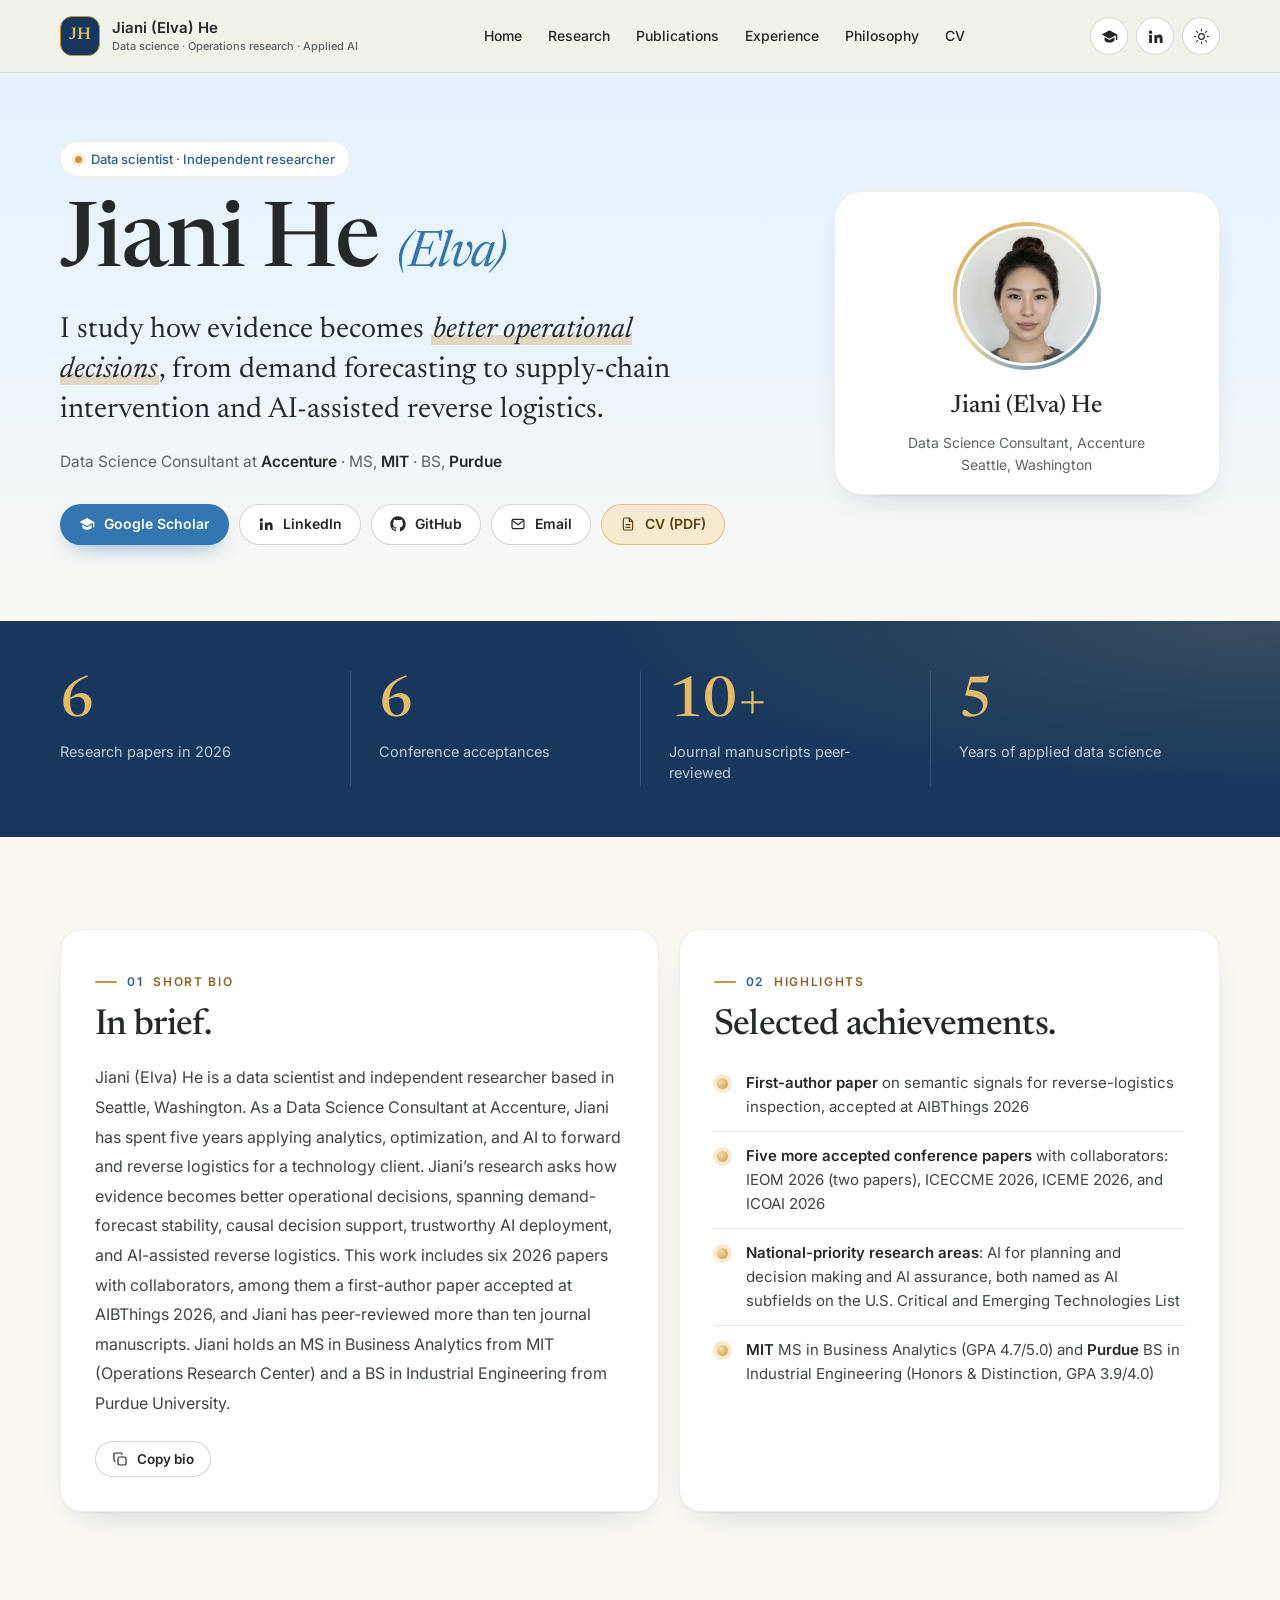
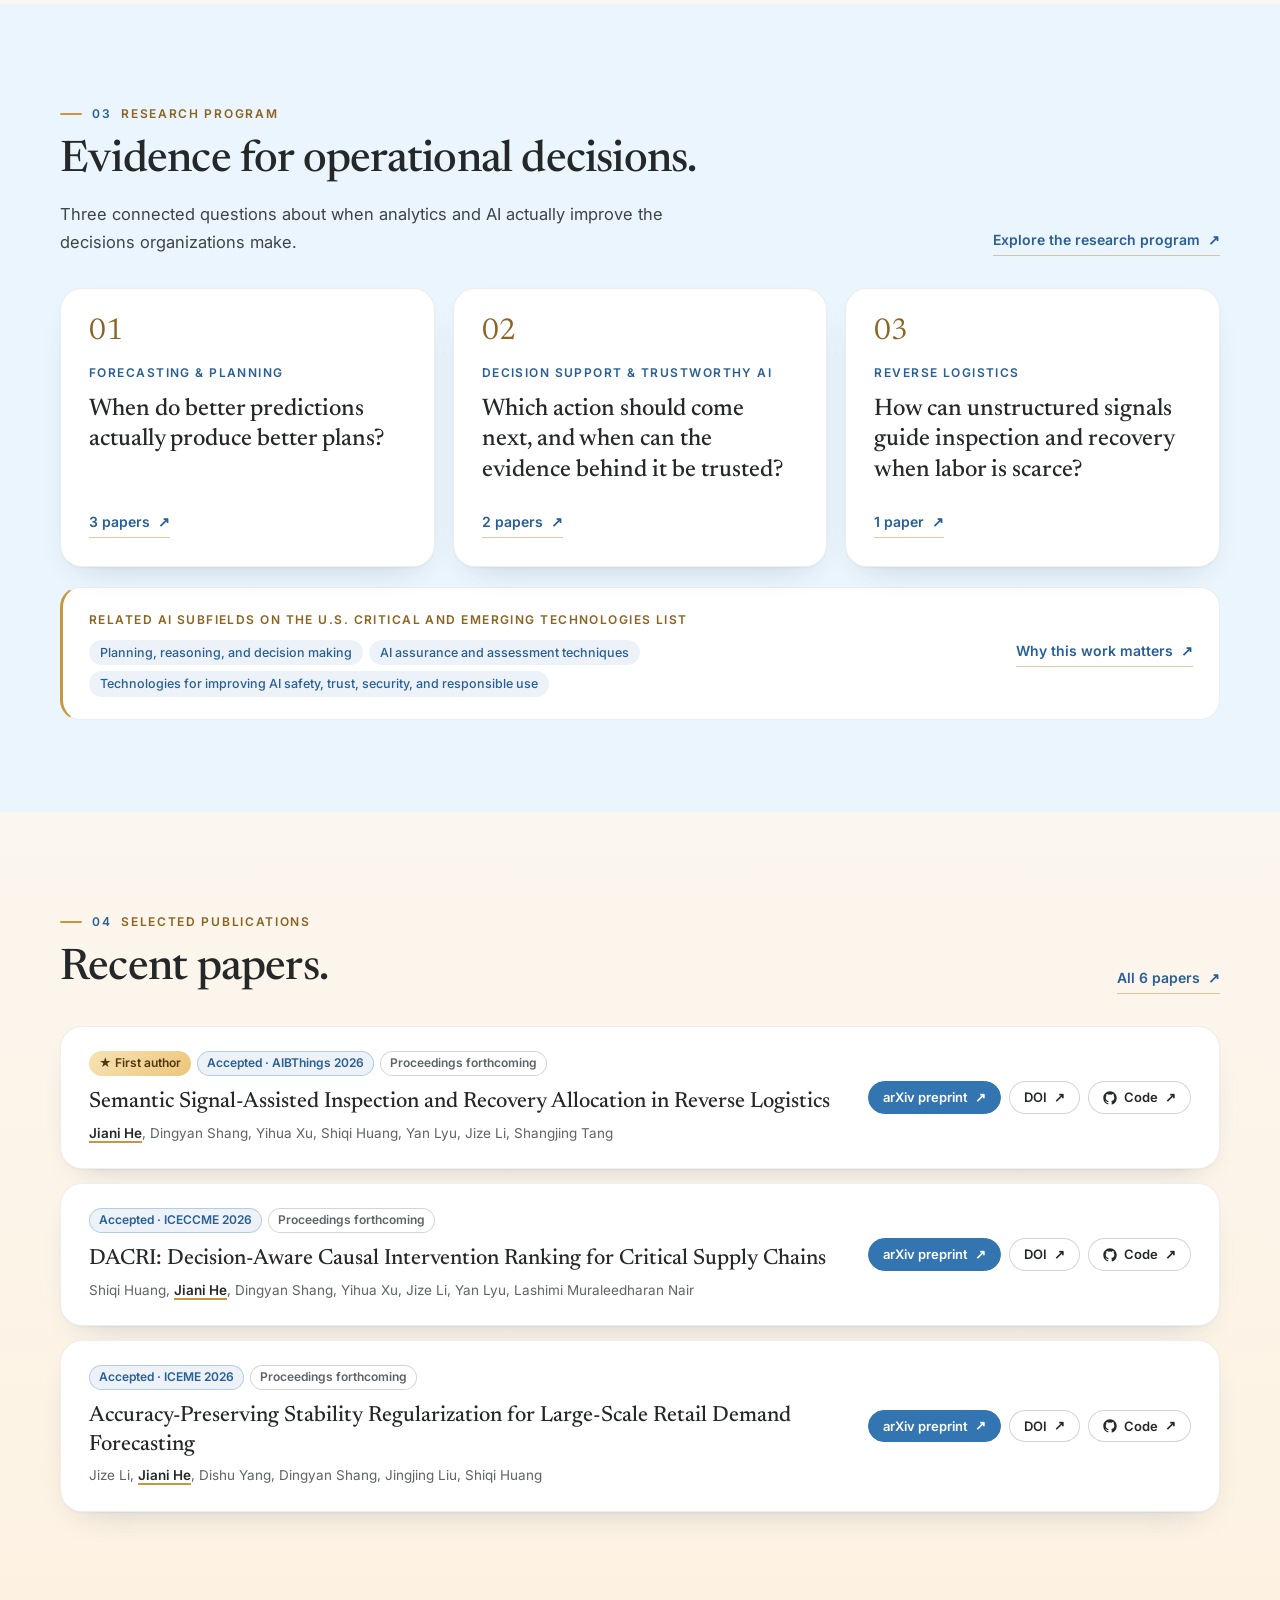
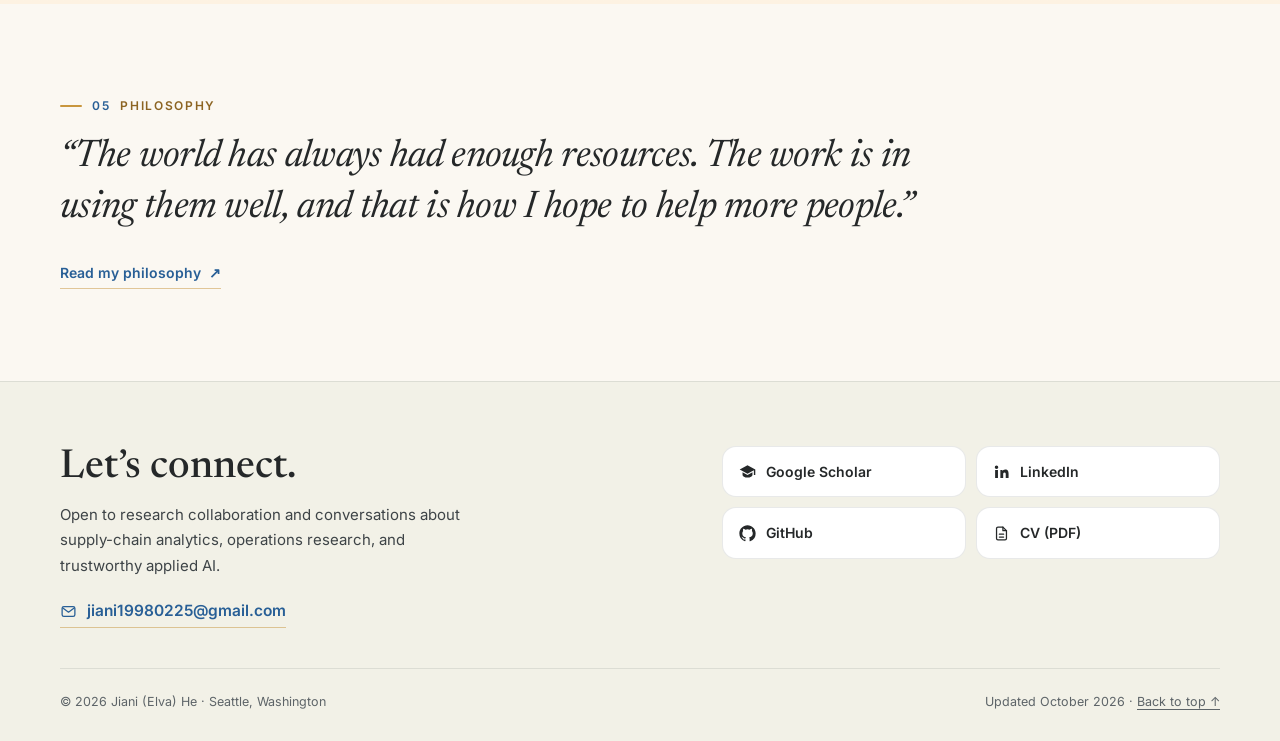
==== index.html @ db100126 "Trim the site so each fact appears once - Home: drop the profile-card fact list, two highlights the " ====
<!doctype html>
<html lang="en" class="no-js"><head><meta charset="utf-8"><meta name="viewport" content="width=device-width,initial-scale=1"><title>Jiani (Elva) He — Data Science, Research &amp; Applied AI</title><meta name="description" content="Jiani (Elva) He is a Seattle-based data scientist and independent researcher working on demand forecasting, causal decision support, and AI-assisted reverse logistics. Data Science Consultant at Accenture; MIT and Purdue alumna."><meta name="author" content="Jiani (Elva) He"><meta name="theme-color" content="#EBF5FD"><link rel="canonical" href="https://jiani19980225.github.io/"><meta property="og:type" content="profile"><meta property="og:site_name" content="Jiani (Elva) He"><meta property="og:title" content="Jiani (Elva) He — Data Science, Research &amp; Applied AI"><meta property="og:description" content="Jiani (Elva) He is a Seattle-based data scientist and independent researcher working on demand forecasting, causal decision support, and AI-assisted reverse logistics. Data Science Consultant at Accenture; MIT and Purdue alumna."><meta property="og:url" content="https://jiani19980225.github.io/"><meta property="og:image" content="https://jiani19980225.github.io/assets/og-image.png"><meta property="og:image:width" content="1200"><meta property="og:image:height" content="630"><meta name="twitter:card" content="summary_large_image"><link rel="icon" href="assets/favicon.svg" type="image/svg+xml"><link rel="apple-touch-icon" href="assets/apple-touch-icon.png"><script>document.documentElement.classList.remove('no-js');try{const t=localStorage.getItem('jiani-theme');if(t==='dark'||t==='light')document.documentElement.dataset.theme=t;}catch(_){}</script><link rel="preconnect" href="https://fonts.googleapis.com"><link rel="preconnect" href="https://fonts.gstatic.com" crossorigin><link rel="stylesheet" href="https://fonts.googleapis.com/css2?family=Inter:wght@400;500;600;700&amp;family=Newsreader:ital,opsz,wght@0,6..72,400;0,6..72,500;0,6..72,600;1,6..72,400;1,6..72,500&amp;display=swap"><link rel="stylesheet" href="assets/styles.css"><script src="assets/site.js" defer></script><script type="application/ld+json">{"@context": "https://schema.org", "@type": "Person", "name": "Jiani (Elva) He", "url": "https://jiani19980225.github.io/", "email": "mailto:jiani19980225@gmail.com", "jobTitle": "Data Science Consultant", "worksFor": {"@type": "Organization", "name": "Accenture"}, "address": {"@type": "PostalAddress", "addressLocality": "Seattle", "addressRegion": "WA"}, "sameAs": ["https://scholar.google.com/citations?user=QoV_NDIAAAAJ&hl=en", "https://www.linkedin.com/in/jianihe", "https://github.com/jiani19980225"], "image": "https://jiani19980225.github.io/assets/headshot.jpg", "knowsAbout": ["Demand forecasting", "Operations research", "Causal decision support", "Reverse logistics", "Supply-chain analytics", "Applied AI"], "alumniOf": [{"@type": "CollegeOrUniversity", "name": "Massachusetts Institute of Technology"}, {"@type": "CollegeOrUniversity", "name": "Purdue University"}]}</script></head><body><a class="skip" href="#main-content">Skip to main content</a>
<header class="site-header"><div class="wrap header-inner">
<a class="wordmark" href="index.html" aria-label="Jiani (Elva) He — home"><span class="monogram" aria-hidden="true">JH</span><span class="brand-name">Jiani (Elva) He<span class="brand-sub">Data science · Operations research · Applied AI</span></span></a>
<nav class="primary-nav" id="primary-navigation" aria-label="Primary"><a href="index.html">Home</a><a href="research.html">Research</a><a href="publications.html">Publications</a><a href="experience.html">Experience</a><a href="philosophy.html">Philosophy</a><a href="cv.html">CV</a></nav>
<div class="header-tools"><a href="https://scholar.google.com/citations?user=QoV_NDIAAAAJ&amp;hl=en" class="icon-btn" target="_blank" rel="noopener noreferrer"><svg viewBox="0 0 24 24" fill="currentColor" aria-hidden="true"><path d="M12 3 1 9l11 6 9-4.91V17h2V9L12 3Z"/><path d="M5 13.18v3.6C5 18.6 8.13 20.5 12 20.5s7-1.9 7-3.72v-3.6L12 17l-7-3.82Z"/></svg><span class="sr-only">Google Scholar</span><span class="sr-only"> (opens in a new tab)</span></a><a href="https://www.linkedin.com/in/jianihe" class="icon-btn" target="_blank" rel="noopener noreferrer"><svg viewBox="0 0 24 24" fill="currentColor" aria-hidden="true"><path d="M4.98 3.5a2.5 2.5 0 1 1 0 5 2.5 2.5 0 0 1 0-5ZM3 9.75h4V21H3V9.75Zm6.5 0h3.83v1.54h.06c.53-1 1.84-2.06 3.79-2.06 4.05 0 4.8 2.67 4.8 6.13V21h-4v-4.98c0-1.19-.02-2.72-1.66-2.72-1.66 0-1.92 1.3-1.92 2.63V21h-4V9.75Z"/></svg><span class="sr-only">LinkedIn</span><span class="sr-only"> (opens in a new tab)</span></a><button class="icon-btn theme-toggle" aria-label="Switch to dark theme" aria-pressed="false"><svg viewBox="0 0 24 24" fill="none" stroke="currentColor" stroke-width="1.6" stroke-linecap="round" aria-hidden="true"><circle cx="12" cy="12" r="4"/><path d="M12 2v2m0 16v2M2 12h2m16 0h2M4.9 4.9l1.4 1.4m11.4 11.4 1.4 1.4m0-14.2-1.4 1.4M6.3 17.7l-1.4 1.4"/></svg></button><button class="icon-btn menu-toggle" aria-expanded="false" aria-controls="primary-navigation" aria-label="Open menu"><span class="bars" aria-hidden="true"></span></button></div>
</div></header><main id="main-content" tabindex="-1"><section class="band band-hero" aria-labelledby="home-title"><div class="wrap hero"><div class="hero-copy"><p class="kicker"><span class="dot" aria-hidden="true"></span>Data scientist · Independent researcher</p><h1 id="home-title">Jiani He <span class="alt">(Elva)</span></h1><p class="hero-statement">I study how evidence becomes <em>better operational decisions</em>, from demand forecasting to supply-chain intervention and AI-assisted reverse logistics.</p><p class="hero-affil">Data Science Consultant at <strong>Accenture</strong> · MS, <strong>MIT</strong> · BS, <strong>Purdue</strong></p><div class="profile-links"><a href="https://scholar.google.com/citations?user=QoV_NDIAAAAJ&amp;hl=en" class="btn btn-primary" target="_blank" rel="noopener noreferrer"><svg viewBox="0 0 24 24" fill="currentColor" aria-hidden="true"><path d="M12 3 1 9l11 6 9-4.91V17h2V9L12 3Z"/><path d="M5 13.18v3.6C5 18.6 8.13 20.5 12 20.5s7-1.9 7-3.72v-3.6L12 17l-7-3.82Z"/></svg>Google Scholar<span class="sr-only"> (opens in a new tab)</span></a><a href="https://www.linkedin.com/in/jianihe" class="btn btn-soft" target="_blank" rel="noopener noreferrer"><svg viewBox="0 0 24 24" fill="currentColor" aria-hidden="true"><path d="M4.98 3.5a2.5 2.5 0 1 1 0 5 2.5 2.5 0 0 1 0-5ZM3 9.75h4V21H3V9.75Zm6.5 0h3.83v1.54h.06c.53-1 1.84-2.06 3.79-2.06 4.05 0 4.8 2.67 4.8 6.13V21h-4v-4.98c0-1.19-.02-2.72-1.66-2.72-1.66 0-1.92 1.3-1.92 2.63V21h-4V9.75Z"/></svg>LinkedIn<span class="sr-only"> (opens in a new tab)</span></a><a href="https://github.com/jiani19980225" class="btn btn-soft" target="_blank" rel="noopener noreferrer"><svg viewBox="0 0 24 24" fill="currentColor" aria-hidden="true"><path d="M12 .5C5.65.5.5 5.65.5 12a11.5 11.5 0 0 0 7.86 10.92c.58.1.79-.25.79-.56v-2c-3.2.7-3.87-1.37-3.87-1.37-.53-1.33-1.28-1.69-1.28-1.69-1.05-.72.08-.7.08-.7 1.16.08 1.77 1.19 1.77 1.19 1.03 1.77 2.7 1.26 3.36.96.1-.75.4-1.26.73-1.55-2.55-.29-5.24-1.28-5.24-5.68 0-1.26.45-2.28 1.19-3.09-.12-.29-.52-1.46.11-3.05 0 0 .97-.31 3.17 1.18a11 11 0 0 1 5.77 0c2.2-1.49 3.17-1.18 3.17-1.18.63 1.59.23 2.76.11 3.05.74.81 1.19 1.83 1.19 3.09 0 4.41-2.69 5.39-5.25 5.67.41.36.78 1.06.78 2.14v3.17c0 .31.21.67.8.56A11.5 11.5 0 0 0 23.5 12C23.5 5.65 18.35.5 12 .5Z"/></svg>GitHub<span class="sr-only"> (opens in a new tab)</span></a><a class="btn btn-soft" href="mailto:jiani19980225@gmail.com"><svg viewBox="0 0 24 24" fill="none" stroke="currentColor" stroke-width="1.8" stroke-linecap="round" stroke-linejoin="round" aria-hidden="true"><rect x="3" y="5" width="18" height="14" rx="2.5"/><path d="m4 7 8 6 8-6"/></svg>Email</a><a class="btn btn-gold" href="assets/Jiani_He_CV.pdf" download><svg viewBox="0 0 24 24" fill="none" stroke="currentColor" stroke-width="1.8" stroke-linecap="round" stroke-linejoin="round" aria-hidden="true"><path d="M14 3H7a2 2 0 0 0-2 2v14a2 2 0 0 0 2 2h10a2 2 0 0 0 2-2V8l-5-5Z"/><path d="M14 3v5h5M9 13h6M9 17h6"/></svg>CV (PDF)</a></div></div><aside class="profile-card" aria-label="Profile summary"><div class="avatar"><div class="avatar-inner"><img src="assets/headshot.jpg" width="148" height="148" alt="Portrait of Jiani (Elva) He"></div></div><p class="profile-name">Jiani (Elva) He</p><p class="profile-role">Data Science Consultant, Accenture<br>Seattle, Washington</p></aside></div></section>
<section class="band band-navy band-stats" aria-label="Achievements at a glance"><div class="wrap stats"><div class="stat"><span class="stat-value">6</span><span class="stat-label">Research papers in 2026</span></div><div class="stat"><span class="stat-value">6</span><span class="stat-label">Conference acceptances</span></div><div class="stat"><span class="stat-value">10+</span><span class="stat-label">Journal manuscripts peer-reviewed</span></div><div class="stat"><span class="stat-value">5</span><span class="stat-label">Years of applied data science</span></div></div></section>
<section class="band" id="about" aria-label="About"><div class="wrap brief"><div class="card bio-card"><p class="eyebrow"><span class=num>01</span>Short bio</p><h2>In brief.</h2><p id="bio-text" class="bio">Jiani (Elva) He is a data scientist and independent researcher based in Seattle, Washington. As a Data Science Consultant at Accenture, Jiani has spent five years applying analytics, optimization, and AI to forward and reverse logistics for a technology client. Jiani’s research asks how evidence becomes better operational decisions, spanning demand-forecast stability, causal decision support, trustworthy AI deployment, and AI-assisted reverse logistics. This work includes six 2026 papers with collaborators, among them a first-author paper accepted at AIBThings 2026, and Jiani has peer-reviewed more than ten journal manuscripts. Jiani holds an MS in Business Analytics from MIT (Operations Research Center) and a BS in Industrial Engineering from Purdue University.</p><div class="bio-actions"><button class="btn btn-soft copy-bio" data-copy="#bio-text"><svg viewBox="0 0 24 24" fill="none" stroke="currentColor" stroke-width="1.8" stroke-linecap="round" stroke-linejoin="round" aria-hidden="true"><rect x="9" y="9" width="12" height="12" rx="2.5"/><path d="M5 15H4.5A1.5 1.5 0 0 1 3 13.5v-9A1.5 1.5 0 0 1 4.5 3h9A1.5 1.5 0 0 1 15 4.5V5"/></svg>Copy bio</button><p class="copy-status bio-status" role="status"></p></div></div><div class="card highlight-card"><p class="eyebrow"><span class=num>02</span>Highlights</p><h2>Selected achievements.</h2><ul class="highlights"><li><strong>First-author paper</strong> on semantic signals for reverse-logistics inspection, accepted at AIBThings 2026</li><li><strong>Five more accepted conference papers</strong> with collaborators: IEOM 2026 (two papers), ICECCME 2026, ICEME 2026, and ICOAI 2026</li><li><strong>National-priority research areas</strong>: AI for planning and decision making and AI assurance, both named as AI subfields on the U.S. Critical and Emerging Technologies List</li><li><strong>MIT</strong> MS in Business Analytics (GPA 4.7/5.0) and <strong>Purdue</strong> BS in Industrial Engineering (Honors &amp; Distinction, GPA 3.9/4.0)</li></ul></div></div></section>
<section class="band band-sky" aria-labelledby="focus-title"><div class="wrap"><div class="section-head"><div><p class="eyebrow"><span class=num>03</span>Research program</p><h2 id="focus-title">Evidence for operational decisions.</h2><p class="section-lead">Three connected questions about when analytics and AI actually improve the decisions organizations make.</p></div><a class="link-arrow" href="research.html">Explore the research program <span class="arrow" aria-hidden="true">↗</span></a></div><div class="streams"><article class="card stream"><span class="stream-num">01</span><p class="stream-label">Forecasting &amp; planning</p><h3>When do better predictions actually produce better plans?</h3><a class="link-arrow" href="research.html#forecast">3 papers <span class="arrow" aria-hidden="true">↗</span></a></article><article class="card stream"><span class="stream-num">02</span><p class="stream-label">Decision support &amp; trustworthy AI</p><h3>Which action should come next, and when can the evidence behind it be trusted?</h3><a class="link-arrow" href="research.html#decide">2 papers <span class="arrow" aria-hidden="true">↗</span></a></article><article class="card stream"><span class="stream-num">03</span><p class="stream-label">Reverse logistics</p><h3>How can unstructured signals guide inspection and recovery when labor is scarce?</h3><a class="link-arrow" href="research.html#recover">1 paper <span class="arrow" aria-hidden="true">↗</span></a></article></div><div class="cet-strip"><div><p class="cet-strip-label">Related AI subfields on the U.S. Critical and Emerging Technologies List</p><div class="chips"><span class="chip">Planning, reasoning, and decision making</span><span class="chip">AI assurance and assessment techniques</span><span class="chip">Technologies for improving AI safety, trust, security, and responsible use</span></div></div><a class="link-arrow" href="research.html#why">Why this work matters <span class="arrow" aria-hidden="true">↗</span></a></div></div></section>
<section class="band band-champagne" aria-labelledby="selected-title"><div class="wrap"><div class="section-head"><div><p class="eyebrow"><span class=num>04</span>Selected publications</p><h2 id="selected-title">Recent papers.</h2></div><a class="link-arrow" href="publications.html">All 6 papers <span class="arrow" aria-hidden="true">↗</span></a></div><div class="pub-list"><article class="card pub-row"><div><div class="badges"><span class="badge badge-first">★ First author</span><span class="badge badge-accepted">Accepted · AIBThings 2026</span><span class="badge badge-note">Proceedings forthcoming</span></div><h3><a href="publications.html#ssads">Semantic Signal-Assisted Inspection and Recovery Allocation in Reverse Logistics</a></h3><p class="authors"><strong class="me">Jiani He</strong>, Dingyan Shang, Yihua Xu, Shiqi Huang, Yan Lyu, Jize Li, Shangjing Tang</p></div><div class="pub-links"><a href="https://arxiv.org/abs/2609.02116" class="primary" target="_blank" rel="noopener noreferrer">arXiv preprint <span class="arrow" aria-hidden="true">↗</span><span class="sr-only"> (opens in a new tab)</span></a><a href="https://doi.org/10.48550/arXiv.2609.02116" class="" target="_blank" rel="noopener noreferrer">DOI <span class="arrow" aria-hidden="true">↗</span><span class="sr-only"> (opens in a new tab)</span></a><a href="https://github.com/jiani19980225/ssads-reverse-logistics" class="" target="_blank" rel="noopener noreferrer"><svg viewBox="0 0 24 24" fill="currentColor" aria-hidden="true"><path d="M12 .5C5.65.5.5 5.65.5 12a11.5 11.5 0 0 0 7.86 10.92c.58.1.79-.25.79-.56v-2c-3.2.7-3.87-1.37-3.87-1.37-.53-1.33-1.28-1.69-1.28-1.69-1.05-.72.08-.7.08-.7 1.16.08 1.77 1.19 1.77 1.19 1.03 1.77 2.7 1.26 3.36.96.1-.75.4-1.26.73-1.55-2.55-.29-5.24-1.28-5.24-5.68 0-1.26.45-2.28 1.19-3.09-.12-.29-.52-1.46.11-3.05 0 0 .97-.31 3.17 1.18a11 11 0 0 1 5.77 0c2.2-1.49 3.17-1.18 3.17-1.18.63 1.59.23 2.76.11 3.05.74.81 1.19 1.83 1.19 3.09 0 4.41-2.69 5.39-5.25 5.67.41.36.78 1.06.78 2.14v3.17c0 .31.21.67.8.56A11.5 11.5 0 0 0 23.5 12C23.5 5.65 18.35.5 12 .5Z"/></svg>Code <span class="arrow" aria-hidden="true">↗</span><span class="sr-only"> (opens in a new tab)</span></a></div></article><article class="card pub-row"><div><div class="badges"><span class="badge badge-accepted">Accepted · ICECCME 2026</span><span class="badge badge-note">Proceedings forthcoming</span></div><h3><a href="publications.html#dacri">DACRI: Decision-Aware Causal Intervention Ranking for Critical Supply Chains</a></h3><p class="authors">Shiqi Huang, <strong class="me">Jiani He</strong>, Dingyan Shang, Yihua Xu, Jize Li, Yan Lyu, Lashimi Muraleedharan Nair</p></div><div class="pub-links"><a href="https://arxiv.org/abs/2608.11154" class="primary" target="_blank" rel="noopener noreferrer">arXiv preprint <span class="arrow" aria-hidden="true">↗</span><span class="sr-only"> (opens in a new tab)</span></a><a href="https://doi.org/10.48550/arXiv.2608.11154" class="" target="_blank" rel="noopener noreferrer">DOI <span class="arrow" aria-hidden="true">↗</span><span class="sr-only"> (opens in a new tab)</span></a><a href="https://github.com/jiani19980225/dacri-criticalscm-bench" class="" target="_blank" rel="noopener noreferrer"><svg viewBox="0 0 24 24" fill="currentColor" aria-hidden="true"><path d="M12 .5C5.65.5.5 5.65.5 12a11.5 11.5 0 0 0 7.86 10.92c.58.1.79-.25.79-.56v-2c-3.2.7-3.87-1.37-3.87-1.37-.53-1.33-1.28-1.69-1.28-1.69-1.05-.72.08-.7.08-.7 1.16.08 1.77 1.19 1.77 1.19 1.03 1.77 2.7 1.26 3.36.96.1-.75.4-1.26.73-1.55-2.55-.29-5.24-1.28-5.24-5.68 0-1.26.45-2.28 1.19-3.09-.12-.29-.52-1.46.11-3.05 0 0 .97-.31 3.17 1.18a11 11 0 0 1 5.77 0c2.2-1.49 3.17-1.18 3.17-1.18.63 1.59.23 2.76.11 3.05.74.81 1.19 1.83 1.19 3.09 0 4.41-2.69 5.39-5.25 5.67.41.36.78 1.06.78 2.14v3.17c0 .31.21.67.8.56A11.5 11.5 0 0 0 23.5 12C23.5 5.65 18.35.5 12 .5Z"/></svg>Code <span class="arrow" aria-hidden="true">↗</span><span class="sr-only"> (opens in a new tab)</span></a></div></article><article class="card pub-row"><div><div class="badges"><span class="badge badge-accepted">Accepted · ICEME 2026</span><span class="badge badge-note">Proceedings forthcoming</span></div><h3><a href="publications.html#forecasting">Accuracy-Preserving Stability Regularization for Large-Scale Retail Demand Forecasting</a></h3><p class="authors">Jize Li, <strong class="me">Jiani He</strong>, Dishu Yang, Dingyan Shang, Jingjing Liu, Shiqi Huang</p></div><div class="pub-links"><a href="https://arxiv.org/abs/2607.13331" class="primary" target="_blank" rel="noopener noreferrer">arXiv preprint <span class="arrow" aria-hidden="true">↗</span><span class="sr-only"> (opens in a new tab)</span></a><a href="https://doi.org/10.48550/arXiv.2607.13331" class="" target="_blank" rel="noopener noreferrer">DOI <span class="arrow" aria-hidden="true">↗</span><span class="sr-only"> (opens in a new tab)</span></a><a href="https://github.com/jizeli-hub/accuracy-preserving-stability-forecasting" class="" target="_blank" rel="noopener noreferrer"><svg viewBox="0 0 24 24" fill="currentColor" aria-hidden="true"><path d="M12 .5C5.65.5.5 5.65.5 12a11.5 11.5 0 0 0 7.86 10.92c.58.1.79-.25.79-.56v-2c-3.2.7-3.87-1.37-3.87-1.37-.53-1.33-1.28-1.69-1.28-1.69-1.05-.72.08-.7.08-.7 1.16.08 1.77 1.19 1.77 1.19 1.03 1.77 2.7 1.26 3.36.96.1-.75.4-1.26.73-1.55-2.55-.29-5.24-1.28-5.24-5.68 0-1.26.45-2.28 1.19-3.09-.12-.29-.52-1.46.11-3.05 0 0 .97-.31 3.17 1.18a11 11 0 0 1 5.77 0c2.2-1.49 3.17-1.18 3.17-1.18.63 1.59.23 2.76.11 3.05.74.81 1.19 1.83 1.19 3.09 0 4.41-2.69 5.39-5.25 5.67.41.36.78 1.06.78 2.14v3.17c0 .31.21.67.8.56A11.5 11.5 0 0 0 23.5 12C23.5 5.65 18.35.5 12 .5Z"/></svg>Code <span class="arrow" aria-hidden="true">↗</span><span class="sr-only"> (opens in a new tab)</span></a></div></article></div></div></section>
<section class="band" aria-labelledby="believe-title"><div class="wrap believe"><p class="eyebrow"><span class=num>05</span>Philosophy</p><h2 id="believe-title" class="believe-quote">“The world has always had enough resources. The work is in using them well, and that is how I hope to help more people.”</h2><a class="link-arrow" href="philosophy.html">Read my philosophy <span class="arrow" aria-hidden="true">↗</span></a></div></section></main><footer class="site-footer" id="contact"><div class="wrap"><div class="footer-card"><div><p class="footer-title">Let’s connect.</p><p class="footer-description">Open to research collaboration and conversations about supply-chain analytics, operations research, and trustworthy applied AI.</p><a class="footer-email" href="mailto:jiani19980225@gmail.com"><svg viewBox="0 0 24 24" fill="none" stroke="currentColor" stroke-width="1.8" stroke-linecap="round" stroke-linejoin="round" aria-hidden="true"><rect x="3" y="5" width="18" height="14" rx="2.5"/><path d="m4 7 8 6 8-6"/></svg>jiani19980225@gmail.com</a></div><nav class="footer-links" aria-label="Profiles"><a href="https://scholar.google.com/citations?user=QoV_NDIAAAAJ&amp;hl=en" class="" target="_blank" rel="noopener noreferrer"><svg viewBox="0 0 24 24" fill="currentColor" aria-hidden="true"><path d="M12 3 1 9l11 6 9-4.91V17h2V9L12 3Z"/><path d="M5 13.18v3.6C5 18.6 8.13 20.5 12 20.5s7-1.9 7-3.72v-3.6L12 17l-7-3.82Z"/></svg>Google Scholar<span class="sr-only"> (opens in a new tab)</span></a><a href="https://www.linkedin.com/in/jianihe" class="" target="_blank" rel="noopener noreferrer"><svg viewBox="0 0 24 24" fill="currentColor" aria-hidden="true"><path d="M4.98 3.5a2.5 2.5 0 1 1 0 5 2.5 2.5 0 0 1 0-5ZM3 9.75h4V21H3V9.75Zm6.5 0h3.83v1.54h.06c.53-1 1.84-2.06 3.79-2.06 4.05 0 4.8 2.67 4.8 6.13V21h-4v-4.98c0-1.19-.02-2.72-1.66-2.72-1.66 0-1.92 1.3-1.92 2.63V21h-4V9.75Z"/></svg>LinkedIn<span class="sr-only"> (opens in a new tab)</span></a><a href="https://github.com/jiani19980225" class="" target="_blank" rel="noopener noreferrer"><svg viewBox="0 0 24 24" fill="currentColor" aria-hidden="true"><path d="M12 .5C5.65.5.5 5.65.5 12a11.5 11.5 0 0 0 7.86 10.92c.58.1.79-.25.79-.56v-2c-3.2.7-3.87-1.37-3.87-1.37-.53-1.33-1.28-1.69-1.28-1.69-1.05-.72.08-.7.08-.7 1.16.08 1.77 1.19 1.77 1.19 1.03 1.77 2.7 1.26 3.36.96.1-.75.4-1.26.73-1.55-2.55-.29-5.24-1.28-5.24-5.68 0-1.26.45-2.28 1.19-3.09-.12-.29-.52-1.46.11-3.05 0 0 .97-.31 3.17 1.18a11 11 0 0 1 5.77 0c2.2-1.49 3.17-1.18 3.17-1.18.63 1.59.23 2.76.11 3.05.74.81 1.19 1.83 1.19 3.09 0 4.41-2.69 5.39-5.25 5.67.41.36.78 1.06.78 2.14v3.17c0 .31.21.67.8.56A11.5 11.5 0 0 0 23.5 12C23.5 5.65 18.35.5 12 .5Z"/></svg>GitHub<span class="sr-only"> (opens in a new tab)</span></a><a href="assets/Jiani_He_CV.pdf" download><svg viewBox="0 0 24 24" fill="none" stroke="currentColor" stroke-width="1.8" stroke-linecap="round" stroke-linejoin="round" aria-hidden="true"><path d="M14 3H7a2 2 0 0 0-2 2v14a2 2 0 0 0 2 2h10a2 2 0 0 0 2-2V8l-5-5Z"/><path d="M14 3v5h5M9 13h6M9 17h6"/></svg>CV (PDF)</a></nav></div><div class="footer-bottom"><span>© 2026 Jiani (Elva) He · Seattle, Washington</span><span>Updated October 2026 · <a href="#main-content">Back to top ↑</a></span></div></div></footer></body></html>
---- assets/styles.css ----
/* Palette: sky blue and champagne cream, steel-blue actions, charcoal text,
   with a deep steel-navy and champagne gold for the blue-and-gold accents. */
:root{
  --paper:#FBF8F2;--surface:#FFFFFF;
  --sky:#EBF5FD;--sky-2:#E5F2FD;
  --cream:#FBF6EE;--champagne:#FDF2E2;--cream-nav:#F2F1E7;
  --navy:#17375C;--on-navy:#F4F1EA;--on-navy-muted:#BFCCDB;--gold-on-navy:#E4BB68;
  --steel-btn:#3375B1;--steel-btn-hover:#2A6399;
  --steel:#3375B1;--steel-ink:#285F96;--steel-wash:rgba(51,117,177,.09);--steel-line:rgba(51,117,177,.3);
  --gold:#C8963E;--gold-ink:#8C6422;--gold-wash:#F8EAD0;--gold-line:rgba(200,150,62,.5);--gold-btn-ink:#5E4214;
  --nav:rgba(242,241,231,.88);--nav-solid:#F2F1E7;
  --ink:#252829;--body:#3E4447;--muted:#5D6468;
  --line:rgba(37,40,41,.1);--line-strong:rgba(37,40,41,.2);
  --card:#FFFFFF;--card-edge:rgba(37,40,41,.08);
  --shadow:0 1px 2px rgba(37,40,41,.04),0 14px 34px -22px rgba(23,55,92,.32);
  --radius:22px;
  --serif:'Newsreader',Georgia,'Times New Roman',serif;
  --sans:'Inter',system-ui,-apple-system,'Segoe UI',Roboto,Arial,sans-serif;
  color-scheme:light;
}
:root[data-theme=dark]{
  --paper:#11161D;--surface:#18202A;
  --sky:#131D29;--sky-2:#14243A;
  --cream:#16181B;--champagne:#1D1A15;--cream-nav:#141A22;
  --navy:#0E223B;
  --steel:#7DB3E6;--steel-ink:#9CC7EE;--steel-wash:rgba(125,179,230,.12);--steel-line:rgba(125,179,230,.35);
  --gold:#D9AD5E;--gold-ink:#E3BE78;--gold-wash:rgba(217,173,94,.16);--gold-line:rgba(217,173,94,.45);--gold-btn-ink:#F0D39A;
  --nav:rgba(17,22,29,.88);--nav-solid:#141A22;
  --ink:#F3F1EC;--body:#C9CED2;--muted:#A0A7AD;
  --line:rgba(255,255,255,.09);--line-strong:rgba(255,255,255,.18);
  --card:#18202A;--card-edge:rgba(255,255,255,.07);
  --shadow:0 18px 40px -26px rgba(0,0,0,.7);
  color-scheme:dark;
}

/* ---------- base ---------- */
*{box-sizing:border-box}
html{scroll-behavior:smooth;scroll-padding-top:96px}
body{margin:0;background:var(--paper);color:var(--body);font:16px/1.7 var(--sans);-webkit-font-smoothing:antialiased;text-rendering:optimizeLegibility}
a{color:inherit;text-decoration:none}
button{font:inherit;cursor:pointer}
img,svg{display:block;max-width:100%}
h1,h2,h3,p,ul,ol,dl,dd,figure{margin:0}
h1,h2,h3{color:var(--ink)}
h1,h2{font-family:var(--serif);font-weight:500;letter-spacing:-.018em;text-wrap:balance}
h1{font-size:clamp(44px,6vw,80px);line-height:1.03}
h2{font-size:clamp(30px,3.4vw,46px);line-height:1.1}
p{text-wrap:pretty}
p+p{margin-top:16px}
::selection{background:rgba(200,150,62,.32)}
a:focus-visible,button:focus-visible{outline:3px solid var(--steel);outline-offset:3px;border-radius:8px}
.sr-only{position:absolute;width:1px;height:1px;padding:0;margin:-1px;overflow:hidden;clip:rect(0,0,0,0);white-space:nowrap;border:0}
.wrap{width:min(1160px,calc(100% - 64px));margin-inline:auto}
.skip{position:fixed;top:-100px;left:16px;z-index:99;background:var(--ink);color:var(--paper);padding:10px 18px;border-radius:999px}
.skip:focus{top:12px}
.arrow{font-family:Arial,sans-serif;line-height:1}

/* ---------- bands (full-width sections) ---------- */
.band{padding:92px 0}
.band-hero{padding:0;background:linear-gradient(180deg,var(--sky-2) 0%,var(--sky) 52%,var(--paper) 100%)}
.band-sky{background:var(--sky)}
.band-champagne{background:linear-gradient(180deg,var(--cream) 0%,var(--champagne) 100%)}
.band-flush{padding-top:8px}
.band-navy{position:relative;background:radial-gradient(90% 130% at 100% 0%,rgba(228,187,104,.16),transparent 60%),var(--navy);color:var(--on-navy-muted)}
.band-navy h2,.band-navy h3{color:var(--on-navy)}
.band-navy .eyebrow{color:var(--gold-on-navy)}
.band-navy .eyebrow::before{background:var(--gold-on-navy)}
.band-navy .eyebrow .num{color:#A9CDEF}
.band-navy a:focus-visible,.band-navy button:focus-visible{outline-color:var(--gold-on-navy)}
.band-navy .btn-primary{background:var(--gold-on-navy);color:#17283D;box-shadow:none}
.band-navy .btn-primary:hover{background:#EFCB82;color:#17283D}
.band-navy .btn-soft{background:transparent;color:var(--on-navy);border-color:rgba(255,255,255,.3)}
.band-navy .btn-soft:hover{border-color:var(--gold-on-navy);color:var(--on-navy)}
.band-navy .chip{background:rgba(255,255,255,.08);color:var(--on-navy);box-shadow:inset 0 0 0 1px rgba(255,255,255,.12)}
.band-navy .link-arrow{color:var(--on-navy);border-color:var(--gold-on-navy)}

/* ---------- header ---------- */
.site-header{position:sticky;top:0;z-index:30;background:var(--nav);-webkit-backdrop-filter:saturate(1.4) blur(14px);backdrop-filter:saturate(1.4) blur(14px);border-bottom:1px solid var(--line)}
.header-inner{height:72px;display:flex;align-items:center;justify-content:space-between;gap:20px}
.wordmark{display:flex;align-items:center;gap:12px;color:var(--ink);flex-shrink:0}
.monogram{width:40px;height:40px;border-radius:12px;display:grid;place-items:center;background:var(--navy);border:1px solid var(--gold);font-family:var(--serif);font-size:17px;font-weight:600;letter-spacing:.02em;color:var(--gold-on-navy)}
.brand-name{font-weight:600;font-size:15px;line-height:1.25}
.brand-sub{display:block;font-size:11px;font-weight:500;color:var(--muted);margin-top:2px}
.primary-nav{display:flex;align-items:center;gap:2px}
.primary-nav a{padding:8px 12px;border-radius:999px;font-size:14px;font-weight:500;color:var(--ink);transition:background-color .2s,color .2s}
.primary-nav a:hover{background:var(--steel-wash);color:var(--steel-ink)}
.primary-nav a[aria-current=page]{background:var(--surface);color:var(--steel-ink);box-shadow:inset 0 0 0 1px var(--steel-line)}
.header-tools{display:flex;align-items:center;gap:8px}
.icon-btn{width:38px;height:38px;border-radius:50%;display:grid;place-items:center;border:1px solid var(--line-strong);background:var(--surface);color:var(--ink);padding:0;transition:color .2s,border-color .2s}
.icon-btn svg{width:17px;height:17px}
.icon-btn:hover{color:var(--steel-ink);border-color:var(--steel-line)}
.menu-toggle{display:none}
.bars,.bars::before,.bars::after{display:block;width:16px;height:1.6px;border-radius:2px;background:currentColor;transition:transform .2s}
.bars{position:relative}
.bars::before,.bars::after{content:'';position:absolute;left:0}
.bars::before{top:-5px}.bars::after{top:5px}
.menu-toggle[aria-expanded=true] .bars{background:transparent}
.menu-toggle[aria-expanded=true] .bars::before{transform:translateY(5px) rotate(45deg)}
.menu-toggle[aria-expanded=true] .bars::after{transform:translateY(-5px) rotate(-45deg)}

/* ---------- shared components ---------- */
.eyebrow{display:inline-flex;align-items:center;gap:10px;font-size:12px;font-weight:600;letter-spacing:.14em;text-transform:uppercase;color:var(--gold-ink)}
.eyebrow::before{content:'';width:22px;height:1.5px;border-radius:2px;background:var(--gold)}
.eyebrow .num{color:var(--steel-ink)}
.card{background:var(--card);border:1px solid var(--card-edge);border-radius:var(--radius);box-shadow:var(--shadow);padding:34px}
.btn{display:inline-flex;align-items:center;justify-content:center;gap:9px;padding:11px 18px;border-radius:999px;border:1px solid transparent;font-size:14px;font-weight:600;line-height:1.2;white-space:nowrap;transition:background-color .2s,border-color .2s,color .2s,transform .2s}
.btn svg{width:16px;height:16px;flex-shrink:0}
.btn:hover{transform:translateY(-1px)}
.btn-primary{background:var(--steel-btn);color:#fff;box-shadow:0 10px 22px -12px rgba(51,117,177,.8)}
.btn-primary:hover{background:var(--steel-btn-hover);color:#fff}
.btn-soft{background:var(--surface);color:var(--ink);border-color:var(--line-strong)}
.btn-soft:hover{border-color:var(--steel-line);color:var(--steel-ink)}
.btn-gold{background:var(--gold-wash);color:var(--gold-btn-ink);border-color:var(--gold-line)}
.btn-gold:hover{border-color:var(--gold);color:var(--gold-btn-ink)}
.link-arrow{display:inline-flex;align-items:center;gap:8px;font-size:14px;font-weight:600;color:var(--steel-ink);border-bottom:1.5px solid var(--gold-line);padding-bottom:3px;white-space:nowrap}
.link-arrow:hover{border-color:var(--gold)}
.chips{display:flex;flex-wrap:wrap;gap:6px}
.chip{display:inline-block;font-size:12.5px;font-weight:500;line-height:1.4;padding:4px 11px;border-radius:999px;background:var(--steel-wash);color:var(--steel-ink)}
.badges{display:flex;flex-wrap:wrap;gap:6px}
.badge{display:inline-flex;align-items:center;font-size:12px;font-weight:600;line-height:1.4;padding:4px 10px;border-radius:999px}
.badge-first{background:linear-gradient(135deg,#F7E3B5,#EDC57A);color:#4F370F}
.badge-accepted{background:var(--steel-wash);color:var(--steel-ink);box-shadow:inset 0 0 0 1px var(--steel-line)}
.badge-review{background:var(--gold-wash);color:var(--gold-btn-ink);box-shadow:inset 0 0 0 1px var(--gold-line)}
.authors{font-size:14px;color:var(--muted);line-height:1.6}
.authors .me{color:var(--ink);font-weight:600;text-decoration:underline;text-decoration-color:var(--gold);text-decoration-thickness:2px;text-underline-offset:3px}
.copy-status{font-size:13px;color:var(--steel-ink);min-height:20px}
.small-note{font-size:13px;color:var(--muted);margin-top:28px;max-width:820px;line-height:1.75}
.small-note a{color:var(--steel-ink);text-decoration:underline;text-underline-offset:3px}
.section-head{display:flex;align-items:flex-end;justify-content:space-between;gap:28px;margin-bottom:32px}
.section-head h2{margin-top:14px}
.section-lead{max-width:620px;margin-top:14px;font-size:16.5px}
.page-hero{padding:72px 0 64px}
.page-hero h1{margin-top:18px;max-width:900px}
.page-hero .lead{max-width:700px;margin-top:20px;font-size:18px;line-height:1.75}
.hero-buttons,.profile-links{display:flex;flex-wrap:wrap;gap:10px;margin-top:28px}

/* ---------- home ---------- */
.hero{display:grid;grid-template-columns:minmax(0,1.3fr) minmax(300px,.7fr);gap:56px;align-items:center;padding:68px 0 76px}
.kicker{display:inline-flex;align-items:center;gap:9px;padding:6px 14px;border-radius:999px;background:var(--surface);border:1px solid var(--card-edge);font-size:13px;font-weight:500;color:var(--steel-ink)}
.kicker .dot{width:7px;height:7px;border-radius:50%;background:var(--gold);box-shadow:0 0 0 3px var(--gold-wash)}
.hero h1{margin-top:22px;font-size:clamp(52px,7vw,92px)}
.hero h1 .alt{font-size:.56em;font-style:italic;font-weight:400;color:var(--steel)}
.hero-statement{font-family:var(--serif);font-size:clamp(22px,2.3vw,29px);line-height:1.38;color:var(--ink);margin-top:20px;max-width:650px}
.hero-statement em{font-style:italic;background:linear-gradient(transparent 64%,rgba(200,150,62,.3) 64%);padding:0 2px}
.hero-affil{margin-top:18px;font-size:15.5px;color:var(--muted)}
.hero-affil strong{color:var(--ink);font-weight:600}
.profile-card{background:var(--card);border:1px solid var(--card-edge);border-radius:28px;box-shadow:var(--shadow);padding:30px 28px 18px;text-align:center}
.avatar{width:148px;height:148px;margin:0 auto;padding:4px;border-radius:50%;background:linear-gradient(140deg,var(--gold) 0%,#F3DDAA 45%,var(--steel-btn) 100%)}
.avatar-inner{width:100%;height:100%;border-radius:50%;overflow:hidden;display:grid;place-items:center;background:var(--navy);border:3px solid var(--surface);font-family:var(--serif);font-size:52px;font-weight:500;color:var(--gold-on-navy)}
.avatar-inner img{width:100%;height:100%;object-fit:cover}
.profile-name{font-family:var(--serif);font-size:25px;font-weight:500;color:var(--ink);margin-top:16px}
.profile-role{font-size:14px;color:var(--muted);margin-top:4px;line-height:1.55}
.band-stats{padding:50px 0}
.stats{display:grid;grid-template-columns:repeat(4,1fr)}
.stat{padding:4px 28px;border-left:1px solid rgba(255,255,255,.14)}
.stat:first-child{padding-left:0;border-left:0}
.stat-value{display:block;font-family:var(--serif);font-size:56px;font-weight:500;line-height:1;color:var(--steel)}
.band-navy .stat-value{color:var(--gold-on-navy)}
.stat-label{display:block;margin-top:10px;font-size:14.5px;line-height:1.45}
.brief{display:grid;grid-template-columns:1.05fr .95fr;gap:20px;align-items:stretch}
.brief h2{margin-top:14px;font-size:clamp(28px,2.8vw,38px)}
.bio{margin-top:18px;font-size:16px;line-height:1.85}
.bio-actions{display:flex;align-items:center;flex-wrap:wrap;gap:14px;margin-top:22px}
.bio-actions .btn{padding:9px 16px;font-size:13.5px}
.highlights{list-style:none;padding:0;margin-top:14px}
.highlights li{position:relative;padding:12px 0 12px 32px;border-top:1px solid var(--line);font-size:15px;line-height:1.6}
.highlights li:first-child{border-top:0}
.highlights li::before{content:'';position:absolute;left:3px;top:19px;width:11px;height:11px;border-radius:50%;background:radial-gradient(circle at 35% 35%,#F5DEA6,var(--gold));box-shadow:0 0 0 4px var(--gold-wash)}
.highlights strong{color:var(--ink);font-weight:600}
.streams{display:grid;grid-template-columns:repeat(3,1fr);gap:18px}
.stream{display:flex;flex-direction:column;padding:28px}
.stream-num{font-family:var(--serif);font-size:30px;line-height:1;color:var(--gold-ink)}
.stream-label{margin-top:16px;font-size:12px;font-weight:600;letter-spacing:.12em;text-transform:uppercase;color:var(--steel-ink)}
.stream h3{margin-top:10px;font-family:var(--serif);font-size:24px;font-weight:500;line-height:1.28}
.stream .chips{margin:18px 0 24px}
.stream h3{margin-bottom:24px}
.stream .link-arrow{margin-top:auto;align-self:flex-start}
.pub-list{display:grid;gap:14px}
.pub-row{display:grid;grid-template-columns:minmax(0,1fr) auto;gap:28px;align-items:center;padding:24px 28px}
.pub-row h3{margin-top:12px;font-family:var(--serif);font-size:22px;font-weight:500;line-height:1.3}
.pub-row h3 a:hover{color:var(--steel-ink)}
.pub-row .authors{margin-top:6px;font-size:13.5px}
.pub-row .pub-links{margin-top:0;justify-content:flex-end}

/* ---------- research ---------- */
.program-hero{display:grid;grid-template-columns:minmax(0,1.1fr) minmax(320px,.9fr);gap:52px;align-items:center;padding:72px 0 76px}
.program-name{margin-top:20px;font-family:var(--serif);font-size:20px;font-style:italic;color:var(--gold-ink)}
.program-hero h1{margin-top:8px;font-size:clamp(40px,5vw,66px)}
.program-thesis{margin-top:22px;max-width:620px;font-size:16.5px;line-height:1.8}
.program-map{padding:30px}
.map-list{list-style:none;padding:0;margin-top:14px}
.map-list li{display:grid;grid-template-columns:44px 1fr;gap:12px;padding:16px 0;border-bottom:1px dashed var(--line-strong)}
.qnum{font-family:var(--serif);font-size:18px;font-weight:600;color:var(--gold-ink)}
.map-list p{font-family:var(--serif);font-size:18px;line-height:1.35;color:var(--ink)}
.map-list small{display:block;margin-top:5px;font-size:12px;font-weight:600;color:var(--steel-ink)}
.map-converge{margin-top:20px;padding:18px 20px;border-radius:18px;text-align:center;background:var(--navy);color:var(--on-navy-muted)}
.map-converge strong{display:block;font-family:var(--serif);font-size:23px;font-weight:500;color:var(--gold-on-navy)}
.map-converge span{font-size:13px}
.ledger{display:grid;gap:20px}
.question{display:grid;grid-template-columns:minmax(220px,.75fr) minmax(0,1.6fr);gap:44px;padding:38px}
.qlabel{font-size:12px;font-weight:600;letter-spacing:.14em;text-transform:uppercase;color:var(--gold-ink)}
.question h3{margin-top:14px;font-family:var(--serif);font-size:clamp(24px,2.3vw,31px);font-weight:500;line-height:1.22}
.qstream{margin-top:14px;font-size:14px;font-weight:600;color:var(--steel-ink)}
.q-rows>div{display:grid;grid-template-columns:150px minmax(0,1fr);gap:20px;padding:15px 0;border-top:1px solid var(--line)}
.q-rows>div:first-child{border-top:0;padding-top:0}
.q-rows dt{font-size:11.5px;font-weight:600;letter-spacing:.1em;text-transform:uppercase;color:var(--muted);padding-top:3px}
.q-rows dd{font-size:15px}
.rep-list{list-style:none;padding:0}
.rep-list li+li{margin-top:12px}
.rep-list a{display:block;font-weight:600;color:var(--ink);line-height:1.45}
.rep-list a:hover{color:var(--steel-ink)}
.rep-list span{display:block;margin-top:2px;font-size:13px;color:var(--steel-ink)}

/* ---------- publications ---------- */
.pub-group{margin-top:52px}
.pub-group[hidden],.pub[hidden]{display:none}
.group-head{display:flex;align-items:flex-end;justify-content:space-between;gap:16px;margin-bottom:18px}
.group-head h2{margin-top:10px;font-size:clamp(26px,2.6vw,34px)}
.group-count{font-size:13px;color:var(--muted);white-space:nowrap}
.pub-stack{display:grid;gap:16px}
.pub{display:grid;grid-template-columns:64px minmax(0,1fr);gap:26px;padding:32px}
.pub-index{display:flex;flex-direction:column;gap:6px}
.pub-num{font-family:var(--serif);font-size:32px;line-height:1;color:var(--steel)}
.pub-year{font-size:12px;font-weight:600;letter-spacing:.08em;color:var(--muted)}
.pub h3{margin-top:14px;font-family:var(--serif);font-size:clamp(22px,2.1vw,27px);font-weight:500;line-height:1.26}
.pub h3 a:hover{color:var(--steel-ink)}
.pub .authors{margin-top:10px}
.pub-summary{margin-top:12px;font-size:15.5px;line-height:1.75;max-width:820px}
.pub-meta{display:grid;grid-template-columns:1.3fr .8fr .9fr;gap:18px;margin-top:20px;padding-top:18px;border-top:1px solid var(--line)}
.pub-meta dt{font-size:11px;font-weight:600;letter-spacing:.1em;text-transform:uppercase;color:var(--gold-ink)}
.pub-meta dd{margin-top:4px;font-size:13.5px;line-height:1.55}
.pub-meta a{color:var(--steel-ink);text-decoration:underline;text-decoration-color:var(--steel-line);text-underline-offset:3px}
.pub-links{display:flex;flex-wrap:wrap;gap:8px;margin-top:20px}
.pub-links a,.cite-button{display:inline-flex;align-items:center;gap:7px;padding:7px 14px;border-radius:999px;border:1px solid var(--line-strong);background:var(--surface);font-size:13px;font-weight:600;line-height:1.3;color:var(--ink);white-space:nowrap;transition:border-color .2s,color .2s,background-color .2s}
.pub-links svg{width:14px;height:14px}
.pub-links a:hover,.cite-button:hover{border-color:var(--steel-line);color:var(--steel-ink)}
.pub-links a.primary{background:var(--steel-btn);border-color:var(--steel-btn);color:#fff}
.pub-links a.primary:hover{background:var(--steel-btn-hover);color:#fff}

/* ---------- experience ---------- */
.xp-stack,.edu-grid{display:grid;gap:16px}
.xp{display:grid;grid-template-columns:190px minmax(0,1fr);gap:32px}
.xp-when{font-size:13.5px;color:var(--muted);line-height:1.6}
.xp-when strong{color:var(--ink);font-weight:600}
.xp h3{font-family:var(--serif);font-size:30px;font-weight:500;line-height:1.15}
.xp-role{margin-top:4px;font-size:15px;font-weight:600;color:var(--steel-ink)}
.xp-context{margin-top:10px;font-size:15px;font-style:italic}
.xp-list{margin-top:14px;padding-left:18px}
.xp-list li{margin-top:7px;padding-left:4px;font-size:15px;line-height:1.7}
.xp-list li::marker{color:var(--gold)}
.edu-grid{grid-template-columns:1fr 1fr}
.edu-when{font-size:12px;font-weight:600;letter-spacing:.08em;text-transform:uppercase;color:var(--gold-ink)}
.edu h3{margin-top:10px;font-family:var(--serif);font-size:27px;font-weight:500;line-height:1.2}
.edu-degree{margin-top:8px;font-weight:600;color:var(--steel-ink)}
.edu-gpa{margin-top:4px!important;font-size:14px;color:var(--muted)}
.edu-detail{margin-top:12px!important;font-size:15px}
.service-grid{display:grid;grid-template-columns:repeat(2,1fr);gap:16px}
.service-card h3{margin-top:12px;font-size:17px;font-weight:600}
.service-card p{margin-top:8px;font-size:14.5px}
.band-navy .service-card{background:rgba(255,255,255,.05);border-color:rgba(255,255,255,.1);box-shadow:none}
.skills-grid{display:grid;grid-template-columns:repeat(auto-fit,minmax(300px,1fr));gap:16px}
.skill-group{padding:24px 26px;border-radius:20px;background:var(--card);border:1px solid var(--card-edge)}
.skill-group h3{font-size:13px;font-weight:600;letter-spacing:.1em;text-transform:uppercase;color:var(--gold-ink);margin-bottom:12px}

/* ---------- CV ---------- */
.cv-doc{max-width:940px;padding:52px 56px}
.cv-head{padding-bottom:22px;border-bottom:2px solid var(--gold)}
.cv-head h2{font-size:40px}
.cv-head p{margin-top:6px!important;font-size:14.5px;color:var(--muted)}
.cv-head a,.cv-doc a{color:var(--steel-ink);text-decoration:underline;text-decoration-color:var(--steel-line);text-underline-offset:3px}
.cv-section{margin-top:32px}
.cv-section>h2{font-family:var(--sans);font-size:13px;font-weight:700;letter-spacing:.14em;text-transform:uppercase;color:var(--steel-ink);padding-bottom:8px;margin-bottom:14px;border-bottom:1px solid var(--line)}
.cv-section p,.cv-section li{font-size:14.5px;line-height:1.7}
.cv-section ul{padding-left:18px}
.cv-section li::marker{color:var(--gold)}
.cv-entry+.cv-entry{margin-top:18px}
.cv-row{display:flex;justify-content:space-between;gap:16px}
.cv-row strong{color:var(--ink);font-size:15.5px}
.cv-row span{font-size:13.5px;color:var(--muted);white-space:nowrap}
.cv-meta{margin-bottom:4px}
.cv-meta em{font-style:normal;color:var(--steel-ink);font-weight:500;font-size:14.5px}
.cv-entry li{margin-top:3px}
.cv-sub{margin:20px 0 8px;font-size:14px;font-weight:600;color:var(--ink)}
.cv-sub:first-of-type{margin-top:0}
.cv-pubs{padding-left:22px}
.cv-pubs li{margin-top:8px}
.cv-pubs li::marker{color:var(--steel-ink);font-weight:600}
.cv-pubs strong{color:var(--ink)}
.cv-status{display:inline-block;font-size:12.5px;font-weight:600;color:var(--gold-ink)}

/* ---------- footer & dialog ---------- */
.site-footer{background:var(--cream-nav);border-top:1px solid var(--line);padding:64px 0 28px}
.footer-card{display:grid;grid-template-columns:1.25fr 1fr;gap:40px;padding-bottom:40px;border-bottom:1px solid var(--line)}
.footer-title{font-family:var(--serif);font-size:40px;font-weight:500;line-height:1.1;color:var(--ink)}
.footer-description{max-width:420px;margin-top:12px!important;font-size:15px}
.footer-email{display:inline-flex;align-items:center;gap:10px;margin-top:20px;font-size:15.5px;font-weight:600;color:var(--steel-ink);border-bottom:1.5px solid var(--gold-line);padding-bottom:3px}
.footer-email svg{width:17px;height:17px}
.footer-links{display:grid;grid-template-columns:1fr 1fr;gap:10px;align-content:start}
.footer-links a{display:flex;align-items:center;gap:10px;padding:13px 16px;border-radius:14px;background:var(--surface);border:1px solid var(--line);font-size:14px;font-weight:600;color:var(--ink);transition:border-color .2s,color .2s}
.footer-links a:hover{border-color:var(--steel-line);color:var(--steel-ink)}
.footer-links svg{width:17px;height:17px;flex-shrink:0}
.footer-bottom{display:flex;justify-content:space-between;gap:16px;padding-top:22px;font-size:12.5px;color:var(--muted)}
.footer-bottom a{text-decoration:underline;text-underline-offset:3px}
.citation-dialog{width:min(700px,calc(100% - 32px));padding:30px;border:1px solid var(--line);border-radius:24px;background:var(--paper);color:var(--ink);box-shadow:0 30px 80px rgba(37,40,41,.25)}
.citation-dialog::backdrop{background:rgba(23,40,61,.45);-webkit-backdrop-filter:blur(3px);backdrop-filter:blur(3px)}
.dialog-top{display:flex;align-items:center;justify-content:space-between;gap:20px}
.dialog-top h2{font-size:30px}
.dialog-close{padding:6px 14px;border-radius:999px;border:1px solid var(--line-strong);background:transparent;color:var(--ink);font-size:13px}
.citation-dialog pre{margin:22px 0;padding:18px;border-radius:14px;background:var(--surface);border:1px solid var(--line);font-size:12px;line-height:1.75;white-space:pre-wrap;overflow-wrap:anywhere}
.copy-citation+.copy-status{margin-top:10px}

/* ---------- why this work matters ---------- */
.badge-note{color:var(--muted);background:var(--surface);box-shadow:inset 0 0 0 1px var(--line-strong)}
.cet-strip{display:flex;align-items:center;justify-content:space-between;gap:24px;margin-top:20px;padding:22px 26px;border-radius:20px;background:var(--surface);border:1px solid var(--card-edge);border-left:3px solid var(--gold)}
.cet-strip-label{margin-bottom:10px;font-size:12px;font-weight:600;letter-spacing:.12em;text-transform:uppercase;color:var(--gold-ink)}
.impact-grid{display:grid;grid-template-columns:repeat(3,1fr);gap:18px}
.impact{display:flex;flex-direction:column;padding:30px}
.impact-label{font-size:12px;font-weight:600;letter-spacing:.12em;text-transform:uppercase;color:var(--steel-ink)}
.impact h3{margin-top:12px;font-family:var(--serif);font-size:24px;font-weight:500;line-height:1.25}
.impact-text{margin:12px 0 20px!important;font-size:15px;line-height:1.75}
.impact-papers{margin-top:auto!important;padding-top:16px;border-top:1px solid var(--line);font-size:13.5px;line-height:1.5}
.impact-papers span{display:block;margin-bottom:6px;font-size:11px;font-weight:600;letter-spacing:.1em;text-transform:uppercase;color:var(--gold-ink)}
.impact-papers a,.cet-map dd a{display:block;margin-top:4px;color:var(--steel-ink);font-weight:500;text-decoration:underline;text-decoration-color:var(--steel-line);text-underline-offset:3px}
.cet{display:grid;grid-template-columns:minmax(0,.9fr) minmax(0,1.3fr);gap:44px;margin-top:20px;padding:40px;border-top:3px solid var(--gold)}
.cet-head h3{margin-top:12px;font-family:var(--serif);font-size:clamp(24px,2.4vw,30px);font-weight:500;line-height:1.2}
.cet-head>p:not(.eyebrow){margin-top:14px;font-size:15px;line-height:1.75}
.cet-sources{list-style:none;padding:0;margin-top:18px;font-size:13.5px;line-height:1.5}
.cet-sources li+li{margin-top:8px}
.cet-sources a{color:var(--steel-ink);text-decoration:underline;text-decoration-color:var(--steel-line);text-underline-offset:3px}
.cet-map>div{display:grid;grid-template-columns:minmax(0,1.1fr) minmax(0,1fr);gap:20px;padding:16px 0;border-top:1px solid var(--line)}
.cet-map>div:first-child{border-top:0;padding-top:0}
.cet-map dt{font-family:var(--serif);font-size:18px;line-height:1.35;color:var(--ink)}
.cet-map dd{font-size:14px}
.cet-map dd a:first-child{margin-top:0}
.cet-tag{display:block;margin-bottom:4px;font-family:var(--sans);font-size:11px;font-weight:600;letter-spacing:.1em;text-transform:uppercase;color:var(--gold-ink)}
.cet-note{grid-column:1/-1;padding-top:14px;border-top:1px solid var(--line);font-size:12.5px;color:var(--muted)}

/* ---------- philosophy ---------- */
.believe{display:flex;flex-direction:column;align-items:flex-start}
.believe-quote{max-width:880px;margin:16px 0 26px;font-size:clamp(26px,3vw,38px);font-style:italic;font-weight:400;line-height:1.35}
.principle-num{font-family:var(--serif);font-size:34px;line-height:1;color:var(--gold-ink)}
.philo-hero{display:grid;grid-template-columns:minmax(0,1.45fr) minmax(220px,.55fr);gap:56px;align-items:center;padding:72px 0 76px}
.philo-hero h1{margin-top:18px}
.philo-intro{max-width:680px;margin-top:22px;font-family:var(--serif);font-size:clamp(20px,2vw,24px);line-height:1.55;color:var(--ink)}
.philo-portrait{justify-self:center;text-align:center}
.philo-portrait .avatar{width:220px;height:220px;padding:5px}
.philo-portrait figcaption{margin-top:14px;font-size:13px;color:var(--muted)}
.philo-group{display:grid;grid-template-columns:minmax(220px,.7fr) minmax(0,1.6fr);gap:56px;align-items:start}
.philo-group header{position:sticky;top:112px}
.philo-group h2{margin-top:14px;font-size:clamp(28px,3vw,40px)}
.principles{list-style:none;padding:0}
.principle{display:grid;grid-template-columns:64px minmax(0,1fr);gap:20px;padding:28px 0;border-top:1px solid var(--line)}
.principle:first-child{padding-top:4px;border-top:0}
.principle h3{font-family:var(--serif);font-size:clamp(23px,2.2vw,29px);font-weight:500;line-height:1.25}
.principle p{max-width:640px;margin-top:10px;font-size:16.5px;line-height:1.8}
.stories{display:grid;gap:18px}
.story{padding:30px 34px;border-radius:var(--radius);background:var(--card);border:1px solid var(--card-edge);box-shadow:var(--shadow)}
.story h3{font-family:var(--serif);font-size:clamp(22px,2.2vw,27px);font-weight:500;line-height:1.25}
.story p{max-width:680px;margin-top:12px;font-size:16px;line-height:1.85}
.closing-quote{max-width:920px;margin:0}
.closing-quote p{font-family:var(--serif);font-size:clamp(26px,3vw,38px);font-style:italic;line-height:1.35;color:var(--on-navy)}
.closing-quote p::before{content:'“';display:block;margin-bottom:10px;font-size:84px;font-style:normal;line-height:.6;color:var(--gold-on-navy)}
.closing-quote footer{margin-top:24px;font-size:13px;font-weight:600;letter-spacing:.12em;text-transform:uppercase;color:var(--gold-on-navy)}

.no-js .menu-toggle,.no-js .theme-toggle,.no-js .cite-button,.no-js .copy-bio,.no-js .print-button{display:none}

/* ---------- responsive ---------- */
@media(max-width:1080px){
  .brand-sub{display:none}
  .primary-nav a{padding:7px 9px;font-size:13.5px}
  .hero{gap:36px}
  .question{grid-template-columns:1fr;gap:22px}
}
@media(max-width:900px){
  .menu-toggle{display:grid}
  .primary-nav{display:none;position:absolute;top:72px;left:0;right:0;flex-direction:column;align-items:stretch;gap:2px;padding:12px 16px 18px;background:var(--nav-solid);box-shadow:0 18px 30px -20px rgba(37,40,41,.35);border-bottom:1px solid var(--line)}
  .primary-nav.open{display:flex}
  .primary-nav a{padding:12px 14px;font-size:16px;border-radius:14px}
  .no-js .primary-nav{display:flex;position:static;flex-direction:row;flex-wrap:wrap;padding:0;border:0;background:none;box-shadow:none}
  .no-js .header-inner{height:auto;flex-wrap:wrap;padding-block:12px}
  .hero,.program-hero{grid-template-columns:1fr;padding-top:48px}
  .profile-card{max-width:440px;width:100%}
  .stats{grid-template-columns:repeat(2,1fr);row-gap:28px}
  .stat:nth-child(3){padding-left:0;border-left:0}
  .brief,.streams,.footer-card,.edu-grid,.service-grid,.impact-grid,.cet,.philo-hero,.philo-group{grid-template-columns:1fr}
  .philo-group header{position:static}
  .philo-group{gap:28px}
  .philo-portrait{justify-self:start}
  .pub-row{grid-template-columns:1fr;gap:16px}
  .pub-row .pub-links{justify-content:flex-start}
  .xp{grid-template-columns:1fr;gap:10px}
  .pub-meta{grid-template-columns:1fr;gap:12px}
  .band{padding:72px 0}
  .band-hero{padding:0}
  .band-flush{padding-top:8px}
  .band-stats{padding:40px 0}
}
@media(max-width:600px){
  .wrap{width:calc(100% - 32px)}
  html{scroll-padding-top:80px}
  .header-inner{height:64px;gap:10px}
  .primary-nav{top:64px}
  .monogram{width:36px;height:36px;font-size:15px;border-radius:10px}
  .wordmark{gap:9px}
  .brand-name{font-size:14px}
  .header-tools{gap:6px}
  .icon-btn{width:34px;height:34px}
  .icon-btn svg{width:15px;height:15px}
  .card{padding:24px;border-radius:20px}
  .band{padding:60px 0}
  .band-hero{padding:0}
  .band-flush{padding-top:4px}
  .hero{padding:36px 0 44px;gap:24px}
  .hero h1{font-size:clamp(46px,13vw,60px)}
  .profile-card{display:grid;grid-template-columns:84px 1fr;column-gap:16px;align-items:center;padding:18px;text-align:left;border-radius:22px}
  .avatar{grid-row:span 2;width:84px;height:84px;padding:3px}
  .avatar-inner{font-size:29px;border-width:2px}
  .profile-name{align-self:end;margin-top:0;font-size:21px}
  .profile-role{align-self:start;font-size:13.5px}
  .page-hero,.program-hero{padding:44px 0 48px}
  .page-hero h1{font-size:clamp(38px,10.5vw,52px)}
  .page-hero .lead{font-size:16.5px}
  .btn{padding:10px 15px;font-size:13.5px}
  .band-stats{padding:34px 0}
  .stat{padding:0 0 0 18px}
  .stat-value{font-size:42px}
  .stat-label{font-size:13.5px}
  .section-head{display:block}
  .section-head>.link-arrow{margin-top:18px}
  .q-rows>div{grid-template-columns:1fr;gap:6px}
  .pub{grid-template-columns:1fr;gap:12px;padding:24px}
  .pub-index{flex-direction:row;align-items:baseline;gap:12px}
  .pub-num{font-size:26px}
  .group-head{display:block}
  .group-count{display:block;margin-top:6px}
  .cv-doc{padding:28px 22px}
  .cv-head h2{font-size:32px}
  .cv-row{flex-direction:column;gap:0}
  .site-footer{padding-top:48px}
  .footer-card{gap:28px}
  .footer-title{font-size:34px}
  .footer-links{grid-template-columns:1fr}
  .footer-bottom{flex-direction:column;gap:4px}
  .citation-dialog{padding:22px}
  .cet{padding:24px;gap:28px}
  .cet-map>div{grid-template-columns:1fr;gap:6px}
  .cet-strip{flex-direction:column;align-items:flex-start;padding:20px}
  .impact{padding:24px}
  .principle{grid-template-columns:44px minmax(0,1fr);gap:12px}
  .principle-num{font-size:28px}
  .philo-portrait .avatar{width:150px;height:150px}
  .philo-hero{padding:44px 0 48px;gap:28px}
}
@media(prefers-reduced-motion:reduce){html{scroll-behavior:auto}*{transition:none!important}}

/* ---------- print ---------- */
@media print{
  :root,:root[data-theme=dark]{--ink:#252829;--body:#333;--muted:#555;--line:#ddd;--steel-ink:#285F96;--gold-ink:#8C6422;--card:#fff;--surface:#fff;--paper:#fff;--shadow:none}
  html,body{background:#fff}
  .site-header,.site-footer,.skip,.citation-dialog,.small-note,.cv-hero{display:none!important}
  .band{padding:0;background:none}
  .wrap{width:100%}
  .cv-doc{margin:0;padding:0;border:0;max-width:none}
  .cv-section p,.cv-section li{font-size:10.5px;line-height:1.5}
  .cv-entry,.cv-pubs li{break-inside:avoid}
  @page{margin:16mm}
}
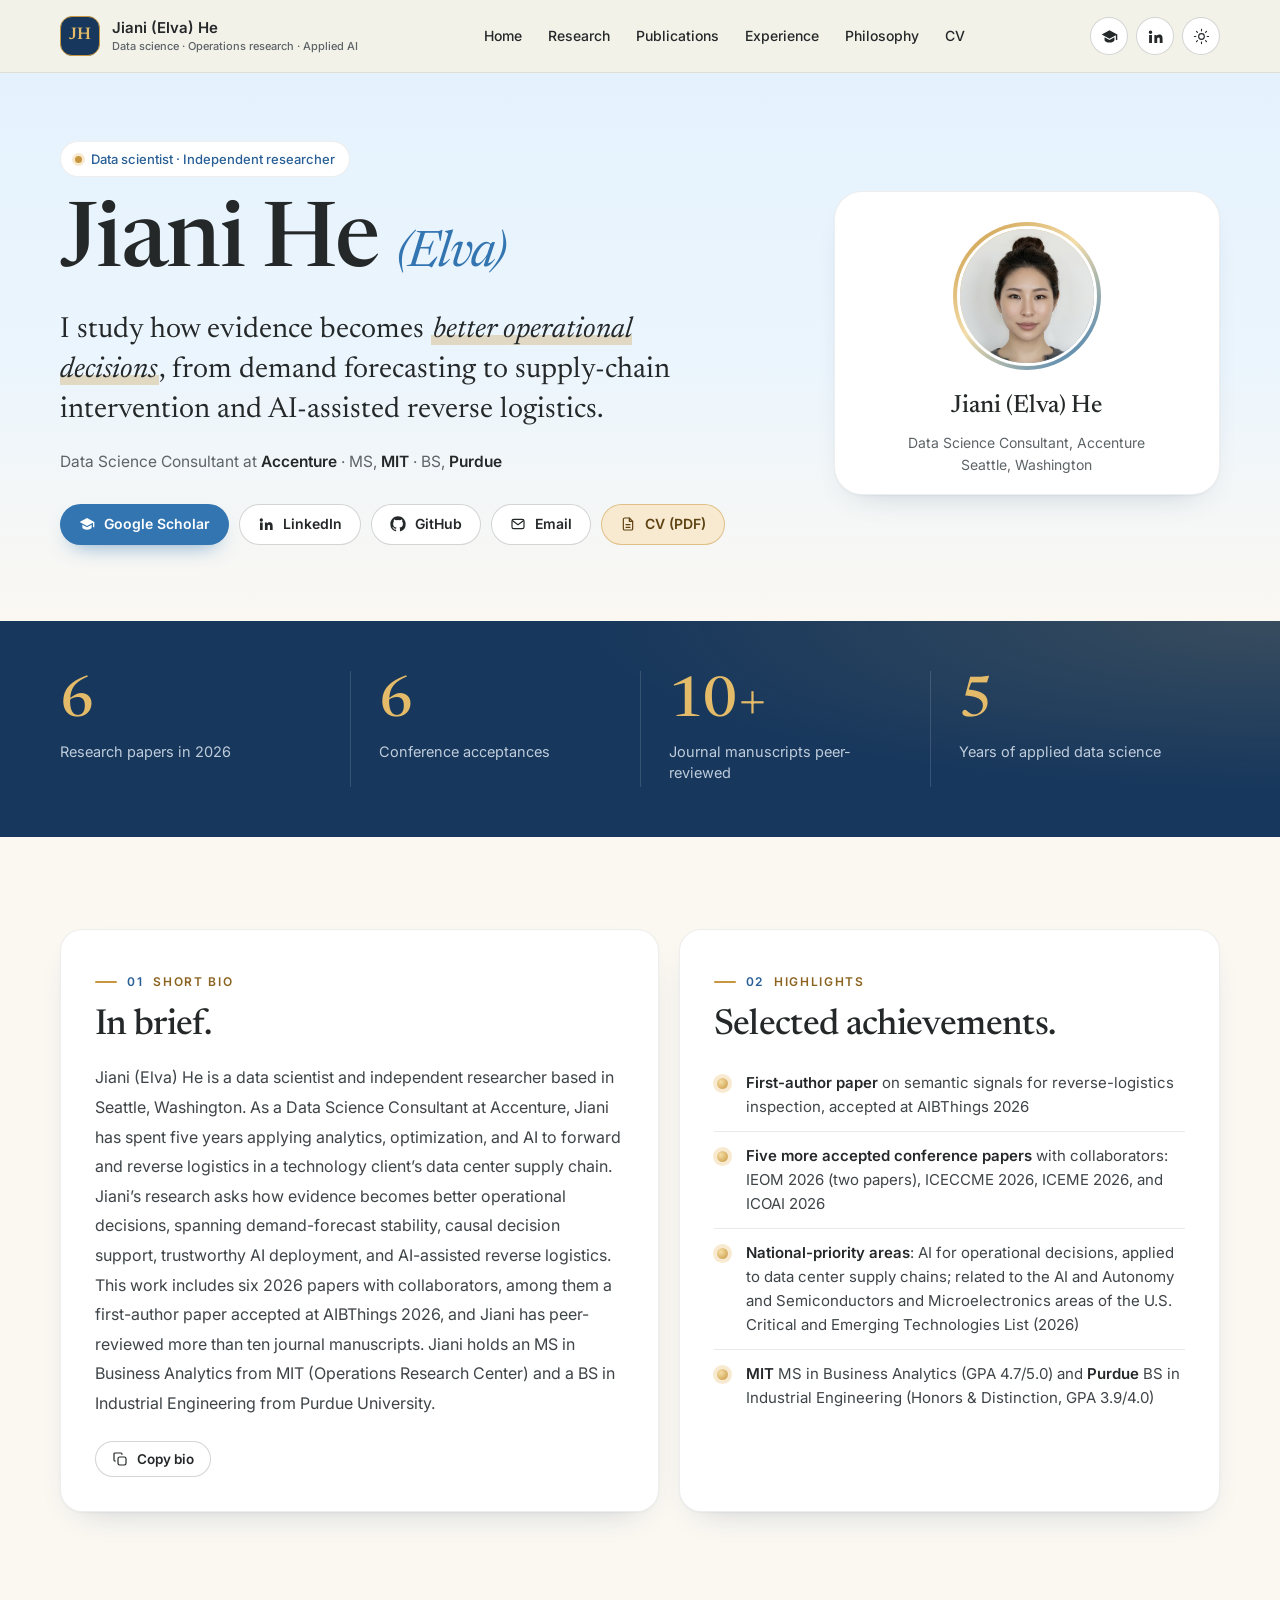
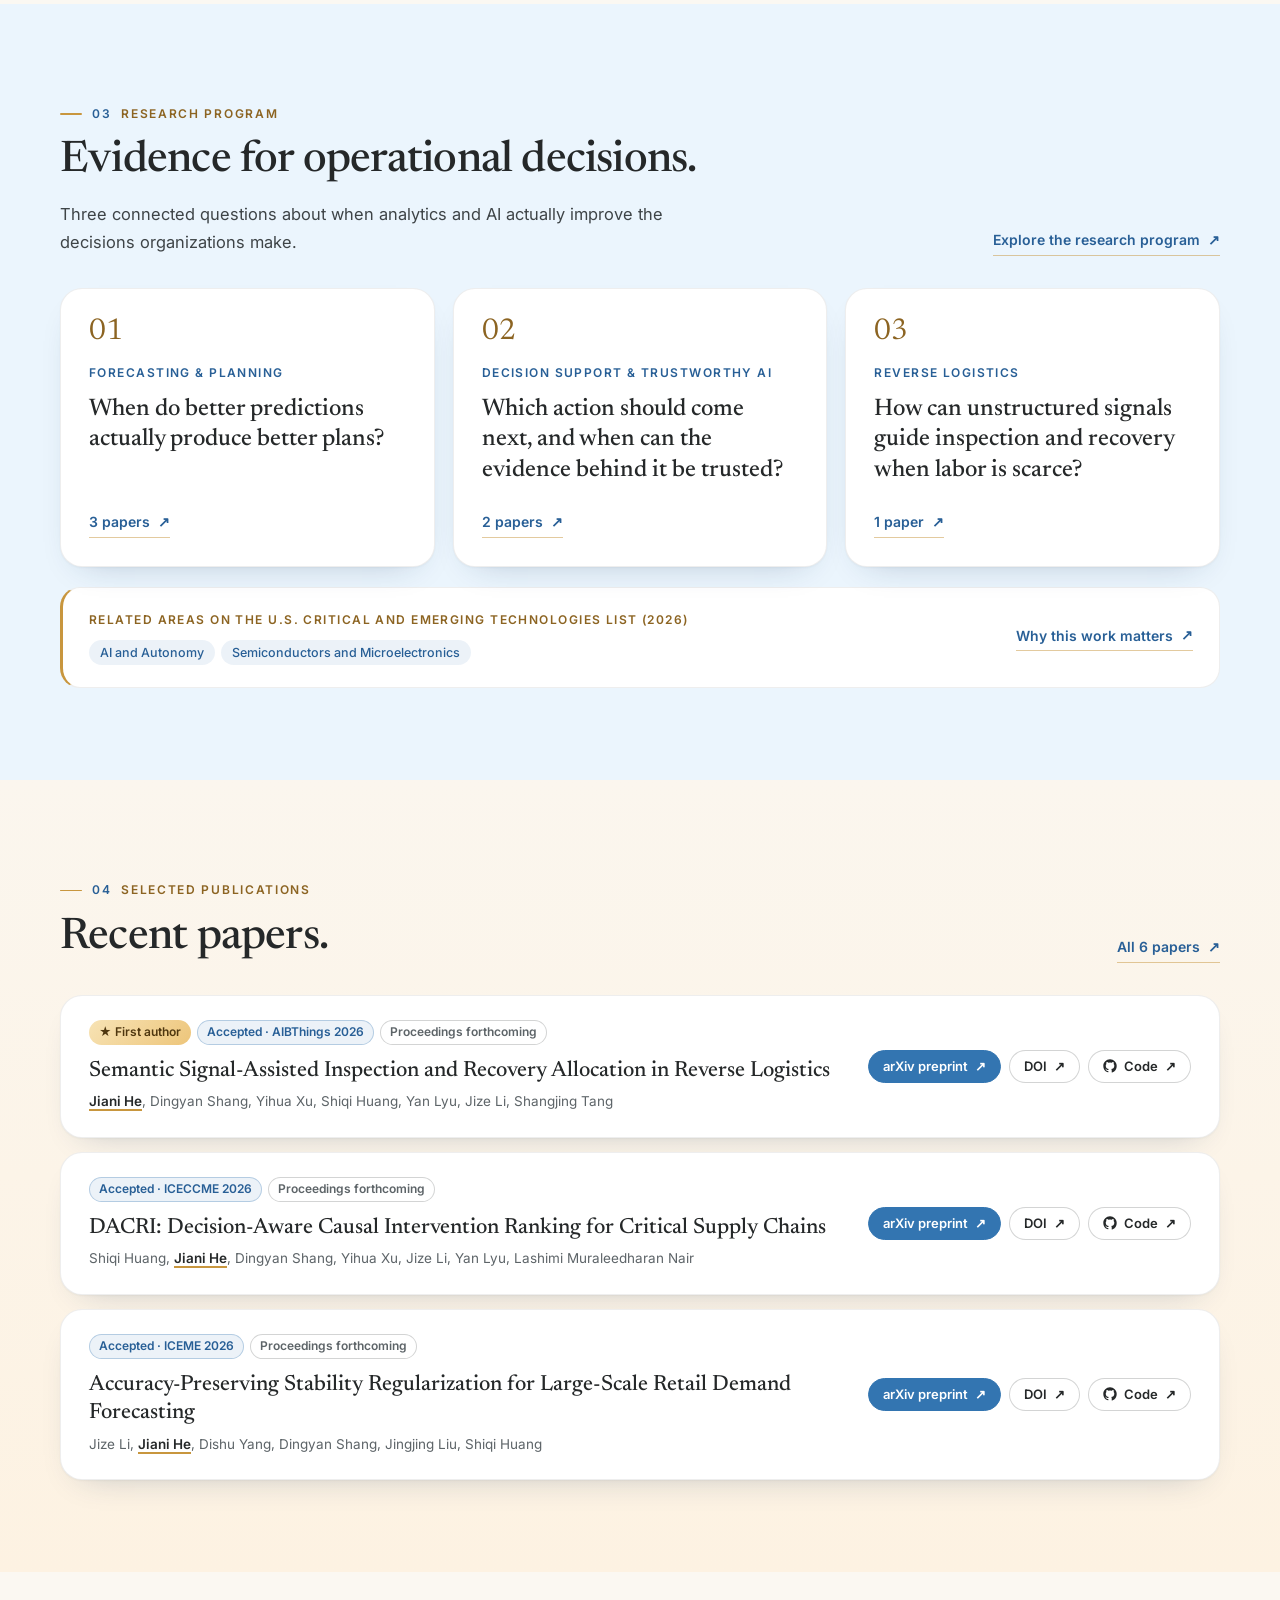
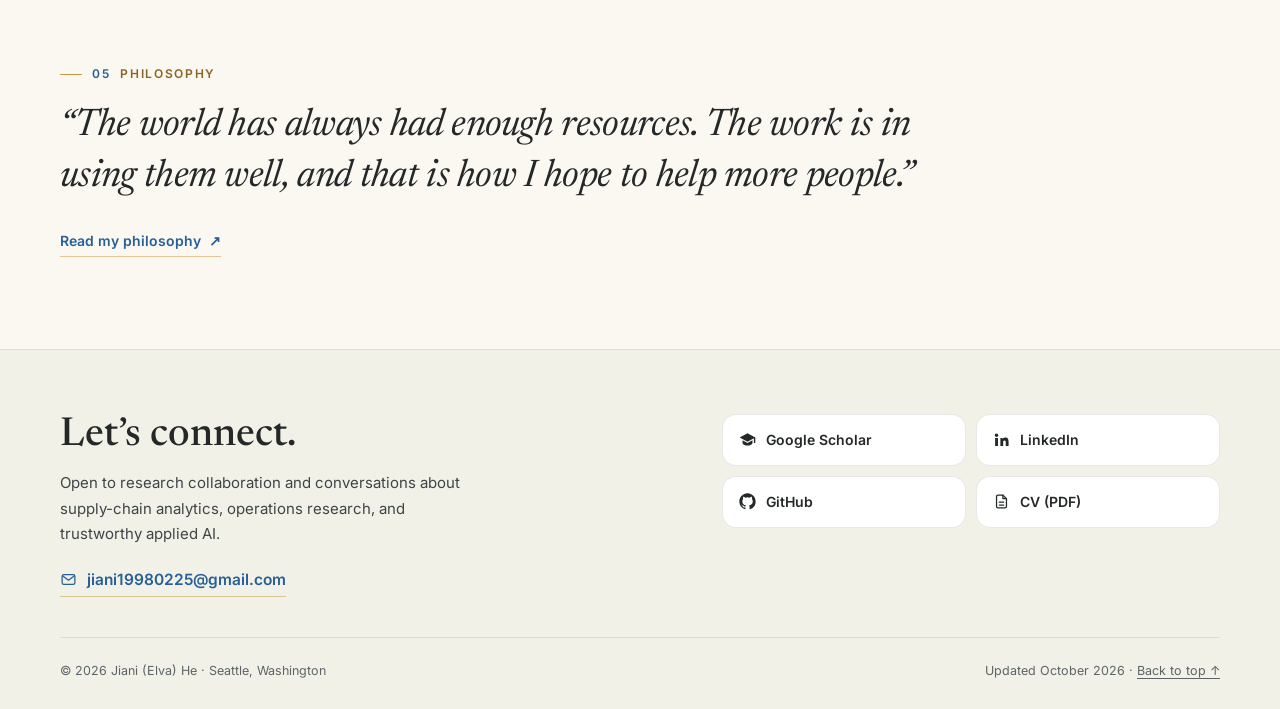
==== commit 84bebfe3: "Align with the 2026 CET list and add data center context - CET section now uses the August 2026 list" ====
--- a/index.html
+++ b/index.html
@@ -6,7 +6,7 @@
 <div class="header-tools"><a href="https://scholar.google.com/citations?user=QoV_NDIAAAAJ&amp;hl=en" class="icon-btn" target="_blank" rel="noopener noreferrer"><svg viewBox="0 0 24 24" fill="currentColor" aria-hidden="true"><path d="M12 3 1 9l11 6 9-4.91V17h2V9L12 3Z"/><path d="M5 13.18v3.6C5 18.6 8.13 20.5 12 20.5s7-1.9 7-3.72v-3.6L12 17l-7-3.82Z"/></svg><span class="sr-only">Google Scholar</span><span class="sr-only"> (opens in a new tab)</span></a><a href="https://www.linkedin.com/in/jianihe" class="icon-btn" target="_blank" rel="noopener noreferrer"><svg viewBox="0 0 24 24" fill="currentColor" aria-hidden="true"><path d="M4.98 3.5a2.5 2.5 0 1 1 0 5 2.5 2.5 0 0 1 0-5ZM3 9.75h4V21H3V9.75Zm6.5 0h3.83v1.54h.06c.53-1 1.84-2.06 3.79-2.06 4.05 0 4.8 2.67 4.8 6.13V21h-4v-4.98c0-1.19-.02-2.72-1.66-2.72-1.66 0-1.92 1.3-1.92 2.63V21h-4V9.75Z"/></svg><span class="sr-only">LinkedIn</span><span class="sr-only"> (opens in a new tab)</span></a><button class="icon-btn theme-toggle" aria-label="Switch to dark theme" aria-pressed="false"><svg viewBox="0 0 24 24" fill="none" stroke="currentColor" stroke-width="1.6" stroke-linecap="round" aria-hidden="true"><circle cx="12" cy="12" r="4"/><path d="M12 2v2m0 16v2M2 12h2m16 0h2M4.9 4.9l1.4 1.4m11.4 11.4 1.4 1.4m0-14.2-1.4 1.4M6.3 17.7l-1.4 1.4"/></svg></button><button class="icon-btn menu-toggle" aria-expanded="false" aria-controls="primary-navigation" aria-label="Open menu"><span class="bars" aria-hidden="true"></span></button></div>
 </div></header><main id="main-content" tabindex="-1"><section class="band band-hero" aria-labelledby="home-title"><div class="wrap hero"><div class="hero-copy"><p class="kicker"><span class="dot" aria-hidden="true"></span>Data scientist · Independent researcher</p><h1 id="home-title">Jiani He <span class="alt">(Elva)</span></h1><p class="hero-statement">I study how evidence becomes <em>better operational decisions</em>, from demand forecasting to supply-chain intervention and AI-assisted reverse logistics.</p><p class="hero-affil">Data Science Consultant at <strong>Accenture</strong> · MS, <strong>MIT</strong> · BS, <strong>Purdue</strong></p><div class="profile-links"><a href="https://scholar.google.com/citations?user=QoV_NDIAAAAJ&amp;hl=en" class="btn btn-primary" target="_blank" rel="noopener noreferrer"><svg viewBox="0 0 24 24" fill="currentColor" aria-hidden="true"><path d="M12 3 1 9l11 6 9-4.91V17h2V9L12 3Z"/><path d="M5 13.18v3.6C5 18.6 8.13 20.5 12 20.5s7-1.9 7-3.72v-3.6L12 17l-7-3.82Z"/></svg>Google Scholar<span class="sr-only"> (opens in a new tab)</span></a><a href="https://www.linkedin.com/in/jianihe" class="btn btn-soft" target="_blank" rel="noopener noreferrer"><svg viewBox="0 0 24 24" fill="currentColor" aria-hidden="true"><path d="M4.98 3.5a2.5 2.5 0 1 1 0 5 2.5 2.5 0 0 1 0-5ZM3 9.75h4V21H3V9.75Zm6.5 0h3.83v1.54h.06c.53-1 1.84-2.06 3.79-2.06 4.05 0 4.8 2.67 4.8 6.13V21h-4v-4.98c0-1.19-.02-2.72-1.66-2.72-1.66 0-1.92 1.3-1.92 2.63V21h-4V9.75Z"/></svg>LinkedIn<span class="sr-only"> (opens in a new tab)</span></a><a href="https://github.com/jiani19980225" class="btn btn-soft" target="_blank" rel="noopener noreferrer"><svg viewBox="0 0 24 24" fill="currentColor" aria-hidden="true"><path d="M12 .5C5.65.5.5 5.65.5 12a11.5 11.5 0 0 0 7.86 10.92c.58.1.79-.25.79-.56v-2c-3.2.7-3.87-1.37-3.87-1.37-.53-1.33-1.28-1.69-1.28-1.69-1.05-.72.08-.7.08-.7 1.16.08 1.77 1.19 1.77 1.19 1.03 1.77 2.7 1.26 3.36.96.1-.75.4-1.26.73-1.55-2.55-.29-5.24-1.28-5.24-5.68 0-1.26.45-2.28 1.19-3.09-.12-.29-.52-1.46.11-3.05 0 0 .97-.31 3.17 1.18a11 11 0 0 1 5.77 0c2.2-1.49 3.17-1.18 3.17-1.18.63 1.59.23 2.76.11 3.05.74.81 1.19 1.83 1.19 3.09 0 4.41-2.69 5.39-5.25 5.67.41.36.78 1.06.78 2.14v3.17c0 .31.21.67.8.56A11.5 11.5 0 0 0 23.5 12C23.5 5.65 18.35.5 12 .5Z"/></svg>GitHub<span class="sr-only"> (opens in a new tab)</span></a><a class="btn btn-soft" href="mailto:jiani19980225@gmail.com"><svg viewBox="0 0 24 24" fill="none" stroke="currentColor" stroke-width="1.8" stroke-linecap="round" stroke-linejoin="round" aria-hidden="true"><rect x="3" y="5" width="18" height="14" rx="2.5"/><path d="m4 7 8 6 8-6"/></svg>Email</a><a class="btn btn-gold" href="assets/Jiani_He_CV.pdf" download><svg viewBox="0 0 24 24" fill="none" stroke="currentColor" stroke-width="1.8" stroke-linecap="round" stroke-linejoin="round" aria-hidden="true"><path d="M14 3H7a2 2 0 0 0-2 2v14a2 2 0 0 0 2 2h10a2 2 0 0 0 2-2V8l-5-5Z"/><path d="M14 3v5h5M9 13h6M9 17h6"/></svg>CV (PDF)</a></div></div><aside class="profile-card" aria-label="Profile summary"><div class="avatar"><div class="avatar-inner"><img src="assets/headshot.jpg" width="148" height="148" alt="Portrait of Jiani (Elva) He"></div></div><p class="profile-name">Jiani (Elva) He</p><p class="profile-role">Data Science Consultant, Accenture<br>Seattle, Washington</p></aside></div></section>
 <section class="band band-navy band-stats" aria-label="Achievements at a glance"><div class="wrap stats"><div class="stat"><span class="stat-value">6</span><span class="stat-label">Research papers in 2026</span></div><div class="stat"><span class="stat-value">6</span><span class="stat-label">Conference acceptances</span></div><div class="stat"><span class="stat-value">10+</span><span class="stat-label">Journal manuscripts peer-reviewed</span></div><div class="stat"><span class="stat-value">5</span><span class="stat-label">Years of applied data science</span></div></div></section>
-<section class="band" id="about" aria-label="About"><div class="wrap brief"><div class="card bio-card"><p class="eyebrow"><span class=num>01</span>Short bio</p><h2>In brief.</h2><p id="bio-text" class="bio">Jiani (Elva) He is a data scientist and independent researcher based in Seattle, Washington. As a Data Science Consultant at Accenture, Jiani has spent five years applying analytics, optimization, and AI to forward and reverse logistics for a technology client. Jiani’s research asks how evidence becomes better operational decisions, spanning demand-forecast stability, causal decision support, trustworthy AI deployment, and AI-assisted reverse logistics. This work includes six 2026 papers with collaborators, among them a first-author paper accepted at AIBThings 2026, and Jiani has peer-reviewed more than ten journal manuscripts. Jiani holds an MS in Business Analytics from MIT (Operations Research Center) and a BS in Industrial Engineering from Purdue University.</p><div class="bio-actions"><button class="btn btn-soft copy-bio" data-copy="#bio-text"><svg viewBox="0 0 24 24" fill="none" stroke="currentColor" stroke-width="1.8" stroke-linecap="round" stroke-linejoin="round" aria-hidden="true"><rect x="9" y="9" width="12" height="12" rx="2.5"/><path d="M5 15H4.5A1.5 1.5 0 0 1 3 13.5v-9A1.5 1.5 0 0 1 4.5 3h9A1.5 1.5 0 0 1 15 4.5V5"/></svg>Copy bio</button><p class="copy-status bio-status" role="status"></p></div></div><div class="card highlight-card"><p class="eyebrow"><span class=num>02</span>Highlights</p><h2>Selected achievements.</h2><ul class="highlights"><li><strong>First-author paper</strong> on semantic signals for reverse-logistics inspection, accepted at AIBThings 2026</li><li><strong>Five more accepted conference papers</strong> with collaborators: IEOM 2026 (two papers), ICECCME 2026, ICEME 2026, and ICOAI 2026</li><li><strong>National-priority research areas</strong>: AI for planning and decision making and AI assurance, both named as AI subfields on the U.S. Critical and Emerging Technologies List</li><li><strong>MIT</strong> MS in Business Analytics (GPA 4.7/5.0) and <strong>Purdue</strong> BS in Industrial Engineering (Honors &amp; Distinction, GPA 3.9/4.0)</li></ul></div></div></section>
-<section class="band band-sky" aria-labelledby="focus-title"><div class="wrap"><div class="section-head"><div><p class="eyebrow"><span class=num>03</span>Research program</p><h2 id="focus-title">Evidence for operational decisions.</h2><p class="section-lead">Three connected questions about when analytics and AI actually improve the decisions organizations make.</p></div><a class="link-arrow" href="research.html">Explore the research program <span class="arrow" aria-hidden="true">↗</span></a></div><div class="streams"><article class="card stream"><span class="stream-num">01</span><p class="stream-label">Forecasting &amp; planning</p><h3>When do better predictions actually produce better plans?</h3><a class="link-arrow" href="research.html#forecast">3 papers <span class="arrow" aria-hidden="true">↗</span></a></article><article class="card stream"><span class="stream-num">02</span><p class="stream-label">Decision support &amp; trustworthy AI</p><h3>Which action should come next, and when can the evidence behind it be trusted?</h3><a class="link-arrow" href="research.html#decide">2 papers <span class="arrow" aria-hidden="true">↗</span></a></article><article class="card stream"><span class="stream-num">03</span><p class="stream-label">Reverse logistics</p><h3>How can unstructured signals guide inspection and recovery when labor is scarce?</h3><a class="link-arrow" href="research.html#recover">1 paper <span class="arrow" aria-hidden="true">↗</span></a></article></div><div class="cet-strip"><div><p class="cet-strip-label">Related AI subfields on the U.S. Critical and Emerging Technologies List</p><div class="chips"><span class="chip">Planning, reasoning, and decision making</span><span class="chip">AI assurance and assessment techniques</span><span class="chip">Technologies for improving AI safety, trust, security, and responsible use</span></div></div><a class="link-arrow" href="research.html#why">Why this work matters <span class="arrow" aria-hidden="true">↗</span></a></div></div></section>
+<section class="band" id="about" aria-label="About"><div class="wrap brief"><div class="card bio-card"><p class="eyebrow"><span class=num>01</span>Short bio</p><h2>In brief.</h2><p id="bio-text" class="bio">Jiani (Elva) He is a data scientist and independent researcher based in Seattle, Washington. As a Data Science Consultant at Accenture, Jiani has spent five years applying analytics, optimization, and AI to forward and reverse logistics in a technology client’s data center supply chain. Jiani’s research asks how evidence becomes better operational decisions, spanning demand-forecast stability, causal decision support, trustworthy AI deployment, and AI-assisted reverse logistics. This work includes six 2026 papers with collaborators, among them a first-author paper accepted at AIBThings 2026, and Jiani has peer-reviewed more than ten journal manuscripts. Jiani holds an MS in Business Analytics from MIT (Operations Research Center) and a BS in Industrial Engineering from Purdue University.</p><div class="bio-actions"><button class="btn btn-soft copy-bio" data-copy="#bio-text"><svg viewBox="0 0 24 24" fill="none" stroke="currentColor" stroke-width="1.8" stroke-linecap="round" stroke-linejoin="round" aria-hidden="true"><rect x="9" y="9" width="12" height="12" rx="2.5"/><path d="M5 15H4.5A1.5 1.5 0 0 1 3 13.5v-9A1.5 1.5 0 0 1 4.5 3h9A1.5 1.5 0 0 1 15 4.5V5"/></svg>Copy bio</button><p class="copy-status bio-status" role="status"></p></div></div><div class="card highlight-card"><p class="eyebrow"><span class=num>02</span>Highlights</p><h2>Selected achievements.</h2><ul class="highlights"><li><strong>First-author paper</strong> on semantic signals for reverse-logistics inspection, accepted at AIBThings 2026</li><li><strong>Five more accepted conference papers</strong> with collaborators: IEOM 2026 (two papers), ICECCME 2026, ICEME 2026, and ICOAI 2026</li><li><strong>National-priority areas</strong>: AI for operational decisions, applied to data center supply chains; related to the AI and Autonomy and Semiconductors and Microelectronics areas of the U.S. Critical and Emerging Technologies List (2026)</li><li><strong>MIT</strong> MS in Business Analytics (GPA 4.7/5.0) and <strong>Purdue</strong> BS in Industrial Engineering (Honors &amp; Distinction, GPA 3.9/4.0)</li></ul></div></div></section>
+<section class="band band-sky" aria-labelledby="focus-title"><div class="wrap"><div class="section-head"><div><p class="eyebrow"><span class=num>03</span>Research program</p><h2 id="focus-title">Evidence for operational decisions.</h2><p class="section-lead">Three connected questions about when analytics and AI actually improve the decisions organizations make.</p></div><a class="link-arrow" href="research.html">Explore the research program <span class="arrow" aria-hidden="true">↗</span></a></div><div class="streams"><article class="card stream"><span class="stream-num">01</span><p class="stream-label">Forecasting &amp; planning</p><h3>When do better predictions actually produce better plans?</h3><a class="link-arrow" href="research.html#forecast">3 papers <span class="arrow" aria-hidden="true">↗</span></a></article><article class="card stream"><span class="stream-num">02</span><p class="stream-label">Decision support &amp; trustworthy AI</p><h3>Which action should come next, and when can the evidence behind it be trusted?</h3><a class="link-arrow" href="research.html#decide">2 papers <span class="arrow" aria-hidden="true">↗</span></a></article><article class="card stream"><span class="stream-num">03</span><p class="stream-label">Reverse logistics</p><h3>How can unstructured signals guide inspection and recovery when labor is scarce?</h3><a class="link-arrow" href="research.html#recover">1 paper <span class="arrow" aria-hidden="true">↗</span></a></article></div><div class="cet-strip"><div><p class="cet-strip-label">Related areas on the U.S. Critical and Emerging Technologies List (2026)</p><div class="chips"><span class="chip">AI and Autonomy</span><span class="chip">Semiconductors and Microelectronics</span></div></div><a class="link-arrow" href="research.html#why">Why this work matters <span class="arrow" aria-hidden="true">↗</span></a></div></div></section>
 <section class="band band-champagne" aria-labelledby="selected-title"><div class="wrap"><div class="section-head"><div><p class="eyebrow"><span class=num>04</span>Selected publications</p><h2 id="selected-title">Recent papers.</h2></div><a class="link-arrow" href="publications.html">All 6 papers <span class="arrow" aria-hidden="true">↗</span></a></div><div class="pub-list"><article class="card pub-row"><div><div class="badges"><span class="badge badge-first">★ First author</span><span class="badge badge-accepted">Accepted · AIBThings 2026</span><span class="badge badge-note">Proceedings forthcoming</span></div><h3><a href="publications.html#ssads">Semantic Signal-Assisted Inspection and Recovery Allocation in Reverse Logistics</a></h3><p class="authors"><strong class="me">Jiani He</strong>, Dingyan Shang, Yihua Xu, Shiqi Huang, Yan Lyu, Jize Li, Shangjing Tang</p></div><div class="pub-links"><a href="https://arxiv.org/abs/2609.02116" class="primary" target="_blank" rel="noopener noreferrer">arXiv preprint <span class="arrow" aria-hidden="true">↗</span><span class="sr-only"> (opens in a new tab)</span></a><a href="https://doi.org/10.48550/arXiv.2609.02116" class="" target="_blank" rel="noopener noreferrer">DOI <span class="arrow" aria-hidden="true">↗</span><span class="sr-only"> (opens in a new tab)</span></a><a href="https://github.com/jiani19980225/ssads-reverse-logistics" class="" target="_blank" rel="noopener noreferrer"><svg viewBox="0 0 24 24" fill="currentColor" aria-hidden="true"><path d="M12 .5C5.65.5.5 5.65.5 12a11.5 11.5 0 0 0 7.86 10.92c.58.1.79-.25.79-.56v-2c-3.2.7-3.87-1.37-3.87-1.37-.53-1.33-1.28-1.69-1.28-1.69-1.05-.72.08-.7.08-.7 1.16.08 1.77 1.19 1.77 1.19 1.03 1.77 2.7 1.26 3.36.96.1-.75.4-1.26.73-1.55-2.55-.29-5.24-1.28-5.24-5.68 0-1.26.45-2.28 1.19-3.09-.12-.29-.52-1.46.11-3.05 0 0 .97-.31 3.17 1.18a11 11 0 0 1 5.77 0c2.2-1.49 3.17-1.18 3.17-1.18.63 1.59.23 2.76.11 3.05.74.81 1.19 1.83 1.19 3.09 0 4.41-2.69 5.39-5.25 5.67.41.36.78 1.06.78 2.14v3.17c0 .31.21.67.8.56A11.5 11.5 0 0 0 23.5 12C23.5 5.65 18.35.5 12 .5Z"/></svg>Code <span class="arrow" aria-hidden="true">↗</span><span class="sr-only"> (opens in a new tab)</span></a></div></article><article class="card pub-row"><div><div class="badges"><span class="badge badge-accepted">Accepted · ICECCME 2026</span><span class="badge badge-note">Proceedings forthcoming</span></div><h3><a href="publications.html#dacri">DACRI: Decision-Aware Causal Intervention Ranking for Critical Supply Chains</a></h3><p class="authors">Shiqi Huang, <strong class="me">Jiani He</strong>, Dingyan Shang, Yihua Xu, Jize Li, Yan Lyu, Lashimi Muraleedharan Nair</p></div><div class="pub-links"><a href="https://arxiv.org/abs/2608.11154" class="primary" target="_blank" rel="noopener noreferrer">arXiv preprint <span class="arrow" aria-hidden="true">↗</span><span class="sr-only"> (opens in a new tab)</span></a><a href="https://doi.org/10.48550/arXiv.2608.11154" class="" target="_blank" rel="noopener noreferrer">DOI <span class="arrow" aria-hidden="true">↗</span><span class="sr-only"> (opens in a new tab)</span></a><a href="https://github.com/jiani19980225/dacri-criticalscm-bench" class="" target="_blank" rel="noopener noreferrer"><svg viewBox="0 0 24 24" fill="currentColor" aria-hidden="true"><path d="M12 .5C5.65.5.5 5.65.5 12a11.5 11.5 0 0 0 7.86 10.92c.58.1.79-.25.79-.56v-2c-3.2.7-3.87-1.37-3.87-1.37-.53-1.33-1.28-1.69-1.28-1.69-1.05-.72.08-.7.08-.7 1.16.08 1.77 1.19 1.77 1.19 1.03 1.77 2.7 1.26 3.36.96.1-.75.4-1.26.73-1.55-2.55-.29-5.24-1.28-5.24-5.68 0-1.26.45-2.28 1.19-3.09-.12-.29-.52-1.46.11-3.05 0 0 .97-.31 3.17 1.18a11 11 0 0 1 5.77 0c2.2-1.49 3.17-1.18 3.17-1.18.63 1.59.23 2.76.11 3.05.74.81 1.19 1.83 1.19 3.09 0 4.41-2.69 5.39-5.25 5.67.41.36.78 1.06.78 2.14v3.17c0 .31.21.67.8.56A11.5 11.5 0 0 0 23.5 12C23.5 5.65 18.35.5 12 .5Z"/></svg>Code <span class="arrow" aria-hidden="true">↗</span><span class="sr-only"> (opens in a new tab)</span></a></div></article><article class="card pub-row"><div><div class="badges"><span class="badge badge-accepted">Accepted · ICEME 2026</span><span class="badge badge-note">Proceedings forthcoming</span></div><h3><a href="publications.html#forecasting">Accuracy-Preserving Stability Regularization for Large-Scale Retail Demand Forecasting</a></h3><p class="authors">Jize Li, <strong class="me">Jiani He</strong>, Dishu Yang, Dingyan Shang, Jingjing Liu, Shiqi Huang</p></div><div class="pub-links"><a href="https://arxiv.org/abs/2607.13331" class="primary" target="_blank" rel="noopener noreferrer">arXiv preprint <span class="arrow" aria-hidden="true">↗</span><span class="sr-only"> (opens in a new tab)</span></a><a href="https://doi.org/10.48550/arXiv.2607.13331" class="" target="_blank" rel="noopener noreferrer">DOI <span class="arrow" aria-hidden="true">↗</span><span class="sr-only"> (opens in a new tab)</span></a><a href="https://github.com/jizeli-hub/accuracy-preserving-stability-forecasting" class="" target="_blank" rel="noopener noreferrer"><svg viewBox="0 0 24 24" fill="currentColor" aria-hidden="true"><path d="M12 .5C5.65.5.5 5.65.5 12a11.5 11.5 0 0 0 7.86 10.92c.58.1.79-.25.79-.56v-2c-3.2.7-3.87-1.37-3.87-1.37-.53-1.33-1.28-1.69-1.28-1.69-1.05-.72.08-.7.08-.7 1.16.08 1.77 1.19 1.77 1.19 1.03 1.77 2.7 1.26 3.36.96.1-.75.4-1.26.73-1.55-2.55-.29-5.24-1.28-5.24-5.68 0-1.26.45-2.28 1.19-3.09-.12-.29-.52-1.46.11-3.05 0 0 .97-.31 3.17 1.18a11 11 0 0 1 5.77 0c2.2-1.49 3.17-1.18 3.17-1.18.63 1.59.23 2.76.11 3.05.74.81 1.19 1.83 1.19 3.09 0 4.41-2.69 5.39-5.25 5.67.41.36.78 1.06.78 2.14v3.17c0 .31.21.67.8.56A11.5 11.5 0 0 0 23.5 12C23.5 5.65 18.35.5 12 .5Z"/></svg>Code <span class="arrow" aria-hidden="true">↗</span><span class="sr-only"> (opens in a new tab)</span></a></div></article></div></div></section>
 <section class="band" aria-labelledby="believe-title"><div class="wrap believe"><p class="eyebrow"><span class=num>05</span>Philosophy</p><h2 id="believe-title" class="believe-quote">“The world has always had enough resources. The work is in using them well, and that is how I hope to help more people.”</h2><a class="link-arrow" href="philosophy.html">Read my philosophy <span class="arrow" aria-hidden="true">↗</span></a></div></section></main><footer class="site-footer" id="contact"><div class="wrap"><div class="footer-card"><div><p class="footer-title">Let’s connect.</p><p class="footer-description">Open to research collaboration and conversations about supply-chain analytics, operations research, and trustworthy applied AI.</p><a class="footer-email" href="mailto:jiani19980225@gmail.com"><svg viewBox="0 0 24 24" fill="none" stroke="currentColor" stroke-width="1.8" stroke-linecap="round" stroke-linejoin="round" aria-hidden="true"><rect x="3" y="5" width="18" height="14" rx="2.5"/><path d="m4 7 8 6 8-6"/></svg>jiani19980225@gmail.com</a></div><nav class="footer-links" aria-label="Profiles"><a href="https://scholar.google.com/citations?user=QoV_NDIAAAAJ&amp;hl=en" class="" target="_blank" rel="noopener noreferrer"><svg viewBox="0 0 24 24" fill="currentColor" aria-hidden="true"><path d="M12 3 1 9l11 6 9-4.91V17h2V9L12 3Z"/><path d="M5 13.18v3.6C5 18.6 8.13 20.5 12 20.5s7-1.9 7-3.72v-3.6L12 17l-7-3.82Z"/></svg>Google Scholar<span class="sr-only"> (opens in a new tab)</span></a><a href="https://www.linkedin.com/in/jianihe" class="" target="_blank" rel="noopener noreferrer"><svg viewBox="0 0 24 24" fill="currentColor" aria-hidden="true"><path d="M4.98 3.5a2.5 2.5 0 1 1 0 5 2.5 2.5 0 0 1 0-5ZM3 9.75h4V21H3V9.75Zm6.5 0h3.83v1.54h.06c.53-1 1.84-2.06 3.79-2.06 4.05 0 4.8 2.67 4.8 6.13V21h-4v-4.98c0-1.19-.02-2.72-1.66-2.72-1.66 0-1.92 1.3-1.92 2.63V21h-4V9.75Z"/></svg>LinkedIn<span class="sr-only"> (opens in a new tab)</span></a><a href="https://github.com/jiani19980225" class="" target="_blank" rel="noopener noreferrer"><svg viewBox="0 0 24 24" fill="currentColor" aria-hidden="true"><path d="M12 .5C5.65.5.5 5.65.5 12a11.5 11.5 0 0 0 7.86 10.92c.58.1.79-.25.79-.56v-2c-3.2.7-3.87-1.37-3.87-1.37-.53-1.33-1.28-1.69-1.28-1.69-1.05-.72.08-.7.08-.7 1.16.08 1.77 1.19 1.77 1.19 1.03 1.77 2.7 1.26 3.36.96.1-.75.4-1.26.73-1.55-2.55-.29-5.24-1.28-5.24-5.68 0-1.26.45-2.28 1.19-3.09-.12-.29-.52-1.46.11-3.05 0 0 .97-.31 3.17 1.18a11 11 0 0 1 5.77 0c2.2-1.49 3.17-1.18 3.17-1.18.63 1.59.23 2.76.11 3.05.74.81 1.19 1.83 1.19 3.09 0 4.41-2.69 5.39-5.25 5.67.41.36.78 1.06.78 2.14v3.17c0 .31.21.67.8.56A11.5 11.5 0 0 0 23.5 12C23.5 5.65 18.35.5 12 .5Z"/></svg>GitHub<span class="sr-only"> (opens in a new tab)</span></a><a href="assets/Jiani_He_CV.pdf" download><svg viewBox="0 0 24 24" fill="none" stroke="currentColor" stroke-width="1.8" stroke-linecap="round" stroke-linejoin="round" aria-hidden="true"><path d="M14 3H7a2 2 0 0 0-2 2v14a2 2 0 0 0 2 2h10a2 2 0 0 0 2-2V8l-5-5Z"/><path d="M14 3v5h5M9 13h6M9 17h6"/></svg>CV (PDF)</a></nav></div><div class="footer-bottom"><span>© 2026 Jiani (Elva) He · Seattle, Washington</span><span>Updated October 2026 · <a href="#main-content">Back to top ↑</a></span></div></div></footer></body></html>
--- a/assets/styles.css
+++ b/assets/styles.css
@@ -280,6 +280,7 @@
 .cv-meta{margin-bottom:4px}
 .cv-meta em{font-style:normal;color:var(--steel-ink);font-weight:500;font-size:14.5px}
 .cv-entry li{margin-top:3px}
+.cv-context{font-style:italic;color:var(--muted)}
 .cv-sub{margin:20px 0 8px;font-size:14px;font-weight:600;color:var(--ink)}
 .cv-sub:first-of-type{margin-top:0}
 .cv-pubs{padding-left:22px}
@@ -329,8 +330,9 @@
 .cet-sources a{color:var(--steel-ink);text-decoration:underline;text-decoration-color:var(--steel-line);text-underline-offset:3px}
 .cet-map>div{display:grid;grid-template-columns:minmax(0,1.1fr) minmax(0,1fr);gap:20px;padding:16px 0;border-top:1px solid var(--line)}
 .cet-map>div:first-child{border-top:0;padding-top:0}
-.cet-map dt{font-family:var(--serif);font-size:18px;line-height:1.35;color:var(--ink)}
+.cet-map dt{font-family:var(--serif);font-size:20px;line-height:1.35;color:var(--ink)}
 .cet-map dd{font-size:14px}
+.cet-map dd p{margin-bottom:8px;line-height:1.65;color:var(--body)}
 .cet-map dd a:first-child{margin-top:0}
 .cet-tag{display:block;margin-bottom:4px;font-family:var(--sans);font-size:11px;font-weight:600;letter-spacing:.1em;text-transform:uppercase;color:var(--gold-ink)}
 .cet-note{grid-column:1/-1;padding-top:14px;border-top:1px solid var(--line);font-size:12.5px;color:var(--muted)}
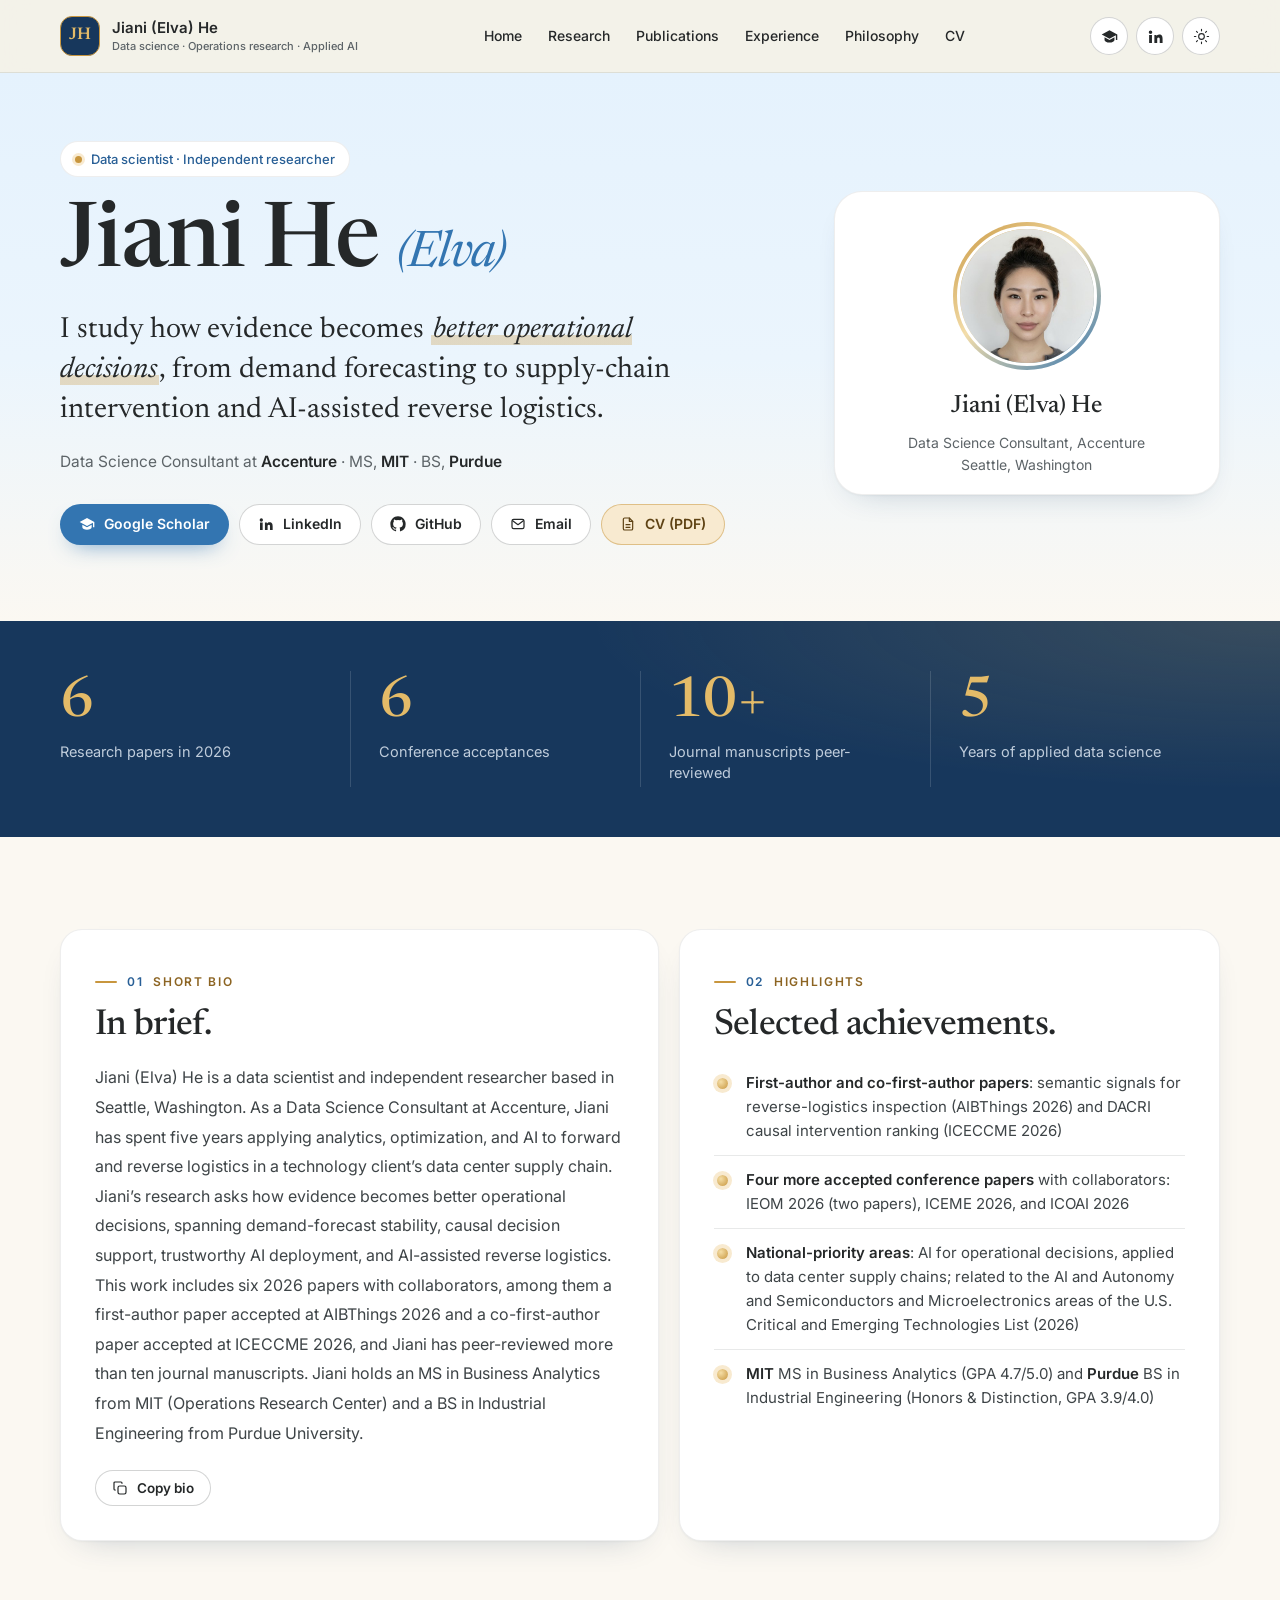
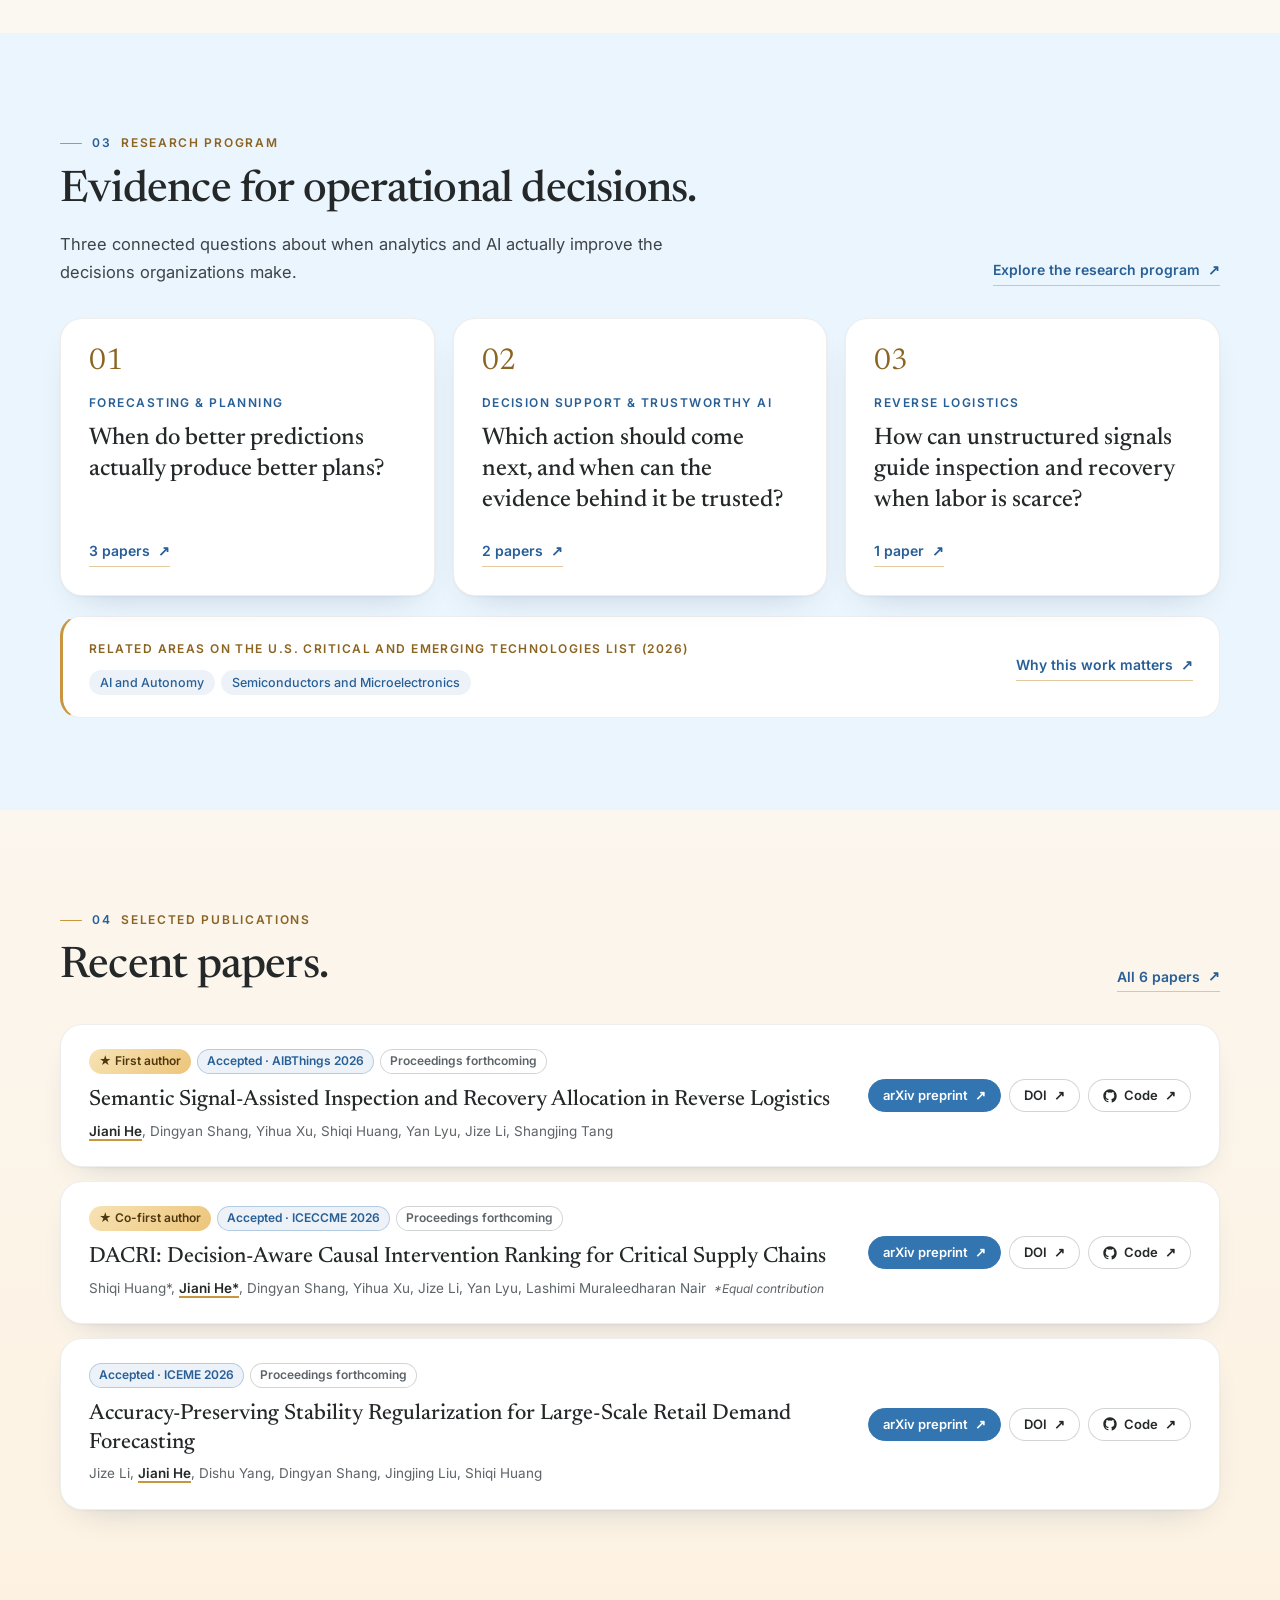
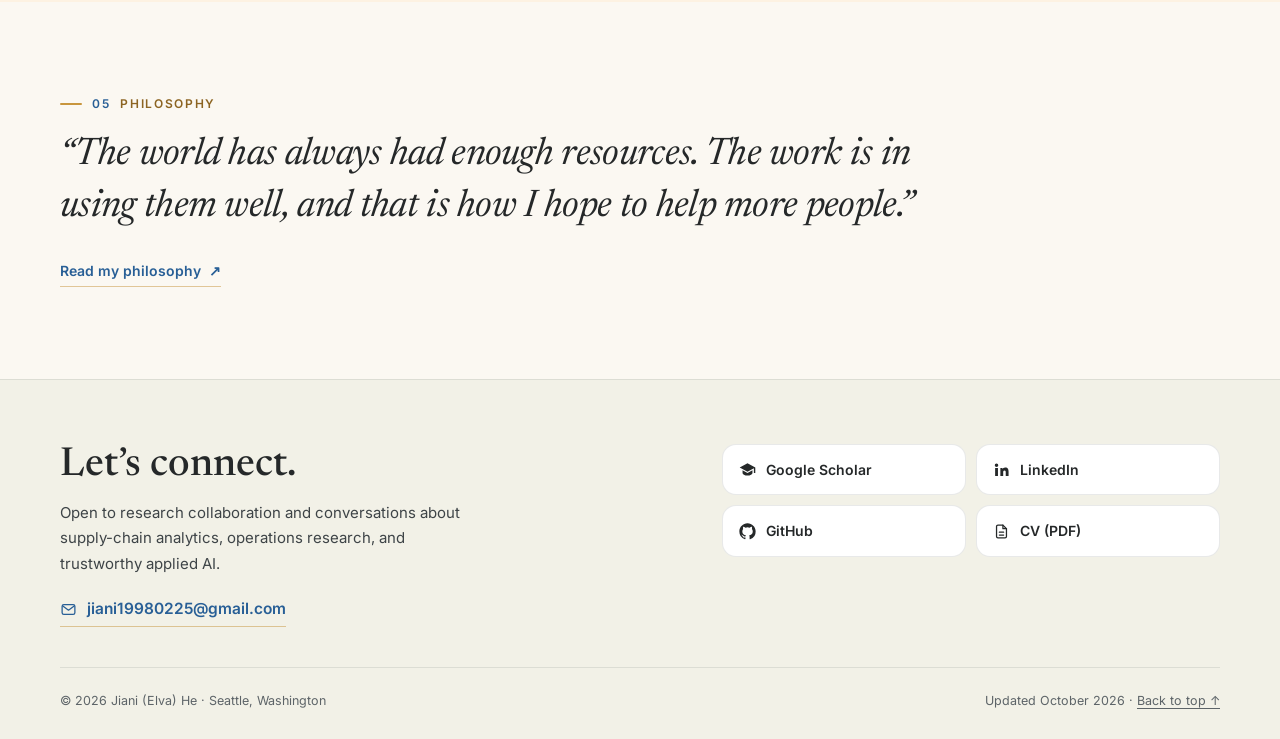
==== commit 640c1b82: "Mark DACRI as a co-first-author paper Show a co-first-author badge and equal-contribution marks for " ====
--- a/index.html
+++ b/index.html
@@ -6,7 +6,7 @@
 <div class="header-tools"><a href="https://scholar.google.com/citations?user=QoV_NDIAAAAJ&amp;hl=en" class="icon-btn" target="_blank" rel="noopener noreferrer"><svg viewBox="0 0 24 24" fill="currentColor" aria-hidden="true"><path d="M12 3 1 9l11 6 9-4.91V17h2V9L12 3Z"/><path d="M5 13.18v3.6C5 18.6 8.13 20.5 12 20.5s7-1.9 7-3.72v-3.6L12 17l-7-3.82Z"/></svg><span class="sr-only">Google Scholar</span><span class="sr-only"> (opens in a new tab)</span></a><a href="https://www.linkedin.com/in/jianihe" class="icon-btn" target="_blank" rel="noopener noreferrer"><svg viewBox="0 0 24 24" fill="currentColor" aria-hidden="true"><path d="M4.98 3.5a2.5 2.5 0 1 1 0 5 2.5 2.5 0 0 1 0-5ZM3 9.75h4V21H3V9.75Zm6.5 0h3.83v1.54h.06c.53-1 1.84-2.06 3.79-2.06 4.05 0 4.8 2.67 4.8 6.13V21h-4v-4.98c0-1.19-.02-2.72-1.66-2.72-1.66 0-1.92 1.3-1.92 2.63V21h-4V9.75Z"/></svg><span class="sr-only">LinkedIn</span><span class="sr-only"> (opens in a new tab)</span></a><button class="icon-btn theme-toggle" aria-label="Switch to dark theme" aria-pressed="false"><svg viewBox="0 0 24 24" fill="none" stroke="currentColor" stroke-width="1.6" stroke-linecap="round" aria-hidden="true"><circle cx="12" cy="12" r="4"/><path d="M12 2v2m0 16v2M2 12h2m16 0h2M4.9 4.9l1.4 1.4m11.4 11.4 1.4 1.4m0-14.2-1.4 1.4M6.3 17.7l-1.4 1.4"/></svg></button><button class="icon-btn menu-toggle" aria-expanded="false" aria-controls="primary-navigation" aria-label="Open menu"><span class="bars" aria-hidden="true"></span></button></div>
 </div></header><main id="main-content" tabindex="-1"><section class="band band-hero" aria-labelledby="home-title"><div class="wrap hero"><div class="hero-copy"><p class="kicker"><span class="dot" aria-hidden="true"></span>Data scientist · Independent researcher</p><h1 id="home-title">Jiani He <span class="alt">(Elva)</span></h1><p class="hero-statement">I study how evidence becomes <em>better operational decisions</em>, from demand forecasting to supply-chain intervention and AI-assisted reverse logistics.</p><p class="hero-affil">Data Science Consultant at <strong>Accenture</strong> · MS, <strong>MIT</strong> · BS, <strong>Purdue</strong></p><div class="profile-links"><a href="https://scholar.google.com/citations?user=QoV_NDIAAAAJ&amp;hl=en" class="btn btn-primary" target="_blank" rel="noopener noreferrer"><svg viewBox="0 0 24 24" fill="currentColor" aria-hidden="true"><path d="M12 3 1 9l11 6 9-4.91V17h2V9L12 3Z"/><path d="M5 13.18v3.6C5 18.6 8.13 20.5 12 20.5s7-1.9 7-3.72v-3.6L12 17l-7-3.82Z"/></svg>Google Scholar<span class="sr-only"> (opens in a new tab)</span></a><a href="https://www.linkedin.com/in/jianihe" class="btn btn-soft" target="_blank" rel="noopener noreferrer"><svg viewBox="0 0 24 24" fill="currentColor" aria-hidden="true"><path d="M4.98 3.5a2.5 2.5 0 1 1 0 5 2.5 2.5 0 0 1 0-5ZM3 9.75h4V21H3V9.75Zm6.5 0h3.83v1.54h.06c.53-1 1.84-2.06 3.79-2.06 4.05 0 4.8 2.67 4.8 6.13V21h-4v-4.98c0-1.19-.02-2.72-1.66-2.72-1.66 0-1.92 1.3-1.92 2.63V21h-4V9.75Z"/></svg>LinkedIn<span class="sr-only"> (opens in a new tab)</span></a><a href="https://github.com/jiani19980225" class="btn btn-soft" target="_blank" rel="noopener noreferrer"><svg viewBox="0 0 24 24" fill="currentColor" aria-hidden="true"><path d="M12 .5C5.65.5.5 5.65.5 12a11.5 11.5 0 0 0 7.86 10.92c.58.1.79-.25.79-.56v-2c-3.2.7-3.87-1.37-3.87-1.37-.53-1.33-1.28-1.69-1.28-1.69-1.05-.72.08-.7.08-.7 1.16.08 1.77 1.19 1.77 1.19 1.03 1.77 2.7 1.26 3.36.96.1-.75.4-1.26.73-1.55-2.55-.29-5.24-1.28-5.24-5.68 0-1.26.45-2.28 1.19-3.09-.12-.29-.52-1.46.11-3.05 0 0 .97-.31 3.17 1.18a11 11 0 0 1 5.77 0c2.2-1.49 3.17-1.18 3.17-1.18.63 1.59.23 2.76.11 3.05.74.81 1.19 1.83 1.19 3.09 0 4.41-2.69 5.39-5.25 5.67.41.36.78 1.06.78 2.14v3.17c0 .31.21.67.8.56A11.5 11.5 0 0 0 23.5 12C23.5 5.65 18.35.5 12 .5Z"/></svg>GitHub<span class="sr-only"> (opens in a new tab)</span></a><a class="btn btn-soft" href="mailto:jiani19980225@gmail.com"><svg viewBox="0 0 24 24" fill="none" stroke="currentColor" stroke-width="1.8" stroke-linecap="round" stroke-linejoin="round" aria-hidden="true"><rect x="3" y="5" width="18" height="14" rx="2.5"/><path d="m4 7 8 6 8-6"/></svg>Email</a><a class="btn btn-gold" href="assets/Jiani_He_CV.pdf" download><svg viewBox="0 0 24 24" fill="none" stroke="currentColor" stroke-width="1.8" stroke-linecap="round" stroke-linejoin="round" aria-hidden="true"><path d="M14 3H7a2 2 0 0 0-2 2v14a2 2 0 0 0 2 2h10a2 2 0 0 0 2-2V8l-5-5Z"/><path d="M14 3v5h5M9 13h6M9 17h6"/></svg>CV (PDF)</a></div></div><aside class="profile-card" aria-label="Profile summary"><div class="avatar"><div class="avatar-inner"><img src="assets/headshot.jpg" width="148" height="148" alt="Portrait of Jiani (Elva) He"></div></div><p class="profile-name">Jiani (Elva) He</p><p class="profile-role">Data Science Consultant, Accenture<br>Seattle, Washington</p></aside></div></section>
 <section class="band band-navy band-stats" aria-label="Achievements at a glance"><div class="wrap stats"><div class="stat"><span class="stat-value">6</span><span class="stat-label">Research papers in 2026</span></div><div class="stat"><span class="stat-value">6</span><span class="stat-label">Conference acceptances</span></div><div class="stat"><span class="stat-value">10+</span><span class="stat-label">Journal manuscripts peer-reviewed</span></div><div class="stat"><span class="stat-value">5</span><span class="stat-label">Years of applied data science</span></div></div></section>
-<section class="band" id="about" aria-label="About"><div class="wrap brief"><div class="card bio-card"><p class="eyebrow"><span class=num>01</span>Short bio</p><h2>In brief.</h2><p id="bio-text" class="bio">Jiani (Elva) He is a data scientist and independent researcher based in Seattle, Washington. As a Data Science Consultant at Accenture, Jiani has spent five years applying analytics, optimization, and AI to forward and reverse logistics in a technology client’s data center supply chain. Jiani’s research asks how evidence becomes better operational decisions, spanning demand-forecast stability, causal decision support, trustworthy AI deployment, and AI-assisted reverse logistics. This work includes six 2026 papers with collaborators, among them a first-author paper accepted at AIBThings 2026, and Jiani has peer-reviewed more than ten journal manuscripts. Jiani holds an MS in Business Analytics from MIT (Operations Research Center) and a BS in Industrial Engineering from Purdue University.</p><div class="bio-actions"><button class="btn btn-soft copy-bio" data-copy="#bio-text"><svg viewBox="0 0 24 24" fill="none" stroke="currentColor" stroke-width="1.8" stroke-linecap="round" stroke-linejoin="round" aria-hidden="true"><rect x="9" y="9" width="12" height="12" rx="2.5"/><path d="M5 15H4.5A1.5 1.5 0 0 1 3 13.5v-9A1.5 1.5 0 0 1 4.5 3h9A1.5 1.5 0 0 1 15 4.5V5"/></svg>Copy bio</button><p class="copy-status bio-status" role="status"></p></div></div><div class="card highlight-card"><p class="eyebrow"><span class=num>02</span>Highlights</p><h2>Selected achievements.</h2><ul class="highlights"><li><strong>First-author paper</strong> on semantic signals for reverse-logistics inspection, accepted at AIBThings 2026</li><li><strong>Five more accepted conference papers</strong> with collaborators: IEOM 2026 (two papers), ICECCME 2026, ICEME 2026, and ICOAI 2026</li><li><strong>National-priority areas</strong>: AI for operational decisions, applied to data center supply chains; related to the AI and Autonomy and Semiconductors and Microelectronics areas of the U.S. Critical and Emerging Technologies List (2026)</li><li><strong>MIT</strong> MS in Business Analytics (GPA 4.7/5.0) and <strong>Purdue</strong> BS in Industrial Engineering (Honors &amp; Distinction, GPA 3.9/4.0)</li></ul></div></div></section>
+<section class="band" id="about" aria-label="About"><div class="wrap brief"><div class="card bio-card"><p class="eyebrow"><span class=num>01</span>Short bio</p><h2>In brief.</h2><p id="bio-text" class="bio">Jiani (Elva) He is a data scientist and independent researcher based in Seattle, Washington. As a Data Science Consultant at Accenture, Jiani has spent five years applying analytics, optimization, and AI to forward and reverse logistics in a technology client’s data center supply chain. Jiani’s research asks how evidence becomes better operational decisions, spanning demand-forecast stability, causal decision support, trustworthy AI deployment, and AI-assisted reverse logistics. This work includes six 2026 papers with collaborators, among them a first-author paper accepted at AIBThings 2026 and a co-first-author paper accepted at ICECCME 2026, and Jiani has peer-reviewed more than ten journal manuscripts. Jiani holds an MS in Business Analytics from MIT (Operations Research Center) and a BS in Industrial Engineering from Purdue University.</p><div class="bio-actions"><button class="btn btn-soft copy-bio" data-copy="#bio-text"><svg viewBox="0 0 24 24" fill="none" stroke="currentColor" stroke-width="1.8" stroke-linecap="round" stroke-linejoin="round" aria-hidden="true"><rect x="9" y="9" width="12" height="12" rx="2.5"/><path d="M5 15H4.5A1.5 1.5 0 0 1 3 13.5v-9A1.5 1.5 0 0 1 4.5 3h9A1.5 1.5 0 0 1 15 4.5V5"/></svg>Copy bio</button><p class="copy-status bio-status" role="status"></p></div></div><div class="card highlight-card"><p class="eyebrow"><span class=num>02</span>Highlights</p><h2>Selected achievements.</h2><ul class="highlights"><li><strong>First-author and co-first-author papers</strong>: semantic signals for reverse-logistics inspection (AIBThings 2026) and DACRI causal intervention ranking (ICECCME 2026)</li><li><strong>Four more accepted conference papers</strong> with collaborators: IEOM 2026 (two papers), ICEME 2026, and ICOAI 2026</li><li><strong>National-priority areas</strong>: AI for operational decisions, applied to data center supply chains; related to the AI and Autonomy and Semiconductors and Microelectronics areas of the U.S. Critical and Emerging Technologies List (2026)</li><li><strong>MIT</strong> MS in Business Analytics (GPA 4.7/5.0) and <strong>Purdue</strong> BS in Industrial Engineering (Honors &amp; Distinction, GPA 3.9/4.0)</li></ul></div></div></section>
 <section class="band band-sky" aria-labelledby="focus-title"><div class="wrap"><div class="section-head"><div><p class="eyebrow"><span class=num>03</span>Research program</p><h2 id="focus-title">Evidence for operational decisions.</h2><p class="section-lead">Three connected questions about when analytics and AI actually improve the decisions organizations make.</p></div><a class="link-arrow" href="research.html">Explore the research program <span class="arrow" aria-hidden="true">↗</span></a></div><div class="streams"><article class="card stream"><span class="stream-num">01</span><p class="stream-label">Forecasting &amp; planning</p><h3>When do better predictions actually produce better plans?</h3><a class="link-arrow" href="research.html#forecast">3 papers <span class="arrow" aria-hidden="true">↗</span></a></article><article class="card stream"><span class="stream-num">02</span><p class="stream-label">Decision support &amp; trustworthy AI</p><h3>Which action should come next, and when can the evidence behind it be trusted?</h3><a class="link-arrow" href="research.html#decide">2 papers <span class="arrow" aria-hidden="true">↗</span></a></article><article class="card stream"><span class="stream-num">03</span><p class="stream-label">Reverse logistics</p><h3>How can unstructured signals guide inspection and recovery when labor is scarce?</h3><a class="link-arrow" href="research.html#recover">1 paper <span class="arrow" aria-hidden="true">↗</span></a></article></div><div class="cet-strip"><div><p class="cet-strip-label">Related areas on the U.S. Critical and Emerging Technologies List (2026)</p><div class="chips"><span class="chip">AI and Autonomy</span><span class="chip">Semiconductors and Microelectronics</span></div></div><a class="link-arrow" href="research.html#why">Why this work matters <span class="arrow" aria-hidden="true">↗</span></a></div></div></section>
-<section class="band band-champagne" aria-labelledby="selected-title"><div class="wrap"><div class="section-head"><div><p class="eyebrow"><span class=num>04</span>Selected publications</p><h2 id="selected-title">Recent papers.</h2></div><a class="link-arrow" href="publications.html">All 6 papers <span class="arrow" aria-hidden="true">↗</span></a></div><div class="pub-list"><article class="card pub-row"><div><div class="badges"><span class="badge badge-first">★ First author</span><span class="badge badge-accepted">Accepted · AIBThings 2026</span><span class="badge badge-note">Proceedings forthcoming</span></div><h3><a href="publications.html#ssads">Semantic Signal-Assisted Inspection and Recovery Allocation in Reverse Logistics</a></h3><p class="authors"><strong class="me">Jiani He</strong>, Dingyan Shang, Yihua Xu, Shiqi Huang, Yan Lyu, Jize Li, Shangjing Tang</p></div><div class="pub-links"><a href="https://arxiv.org/abs/2609.02116" class="primary" target="_blank" rel="noopener noreferrer">arXiv preprint <span class="arrow" aria-hidden="true">↗</span><span class="sr-only"> (opens in a new tab)</span></a><a href="https://doi.org/10.48550/arXiv.2609.02116" class="" target="_blank" rel="noopener noreferrer">DOI <span class="arrow" aria-hidden="true">↗</span><span class="sr-only"> (opens in a new tab)</span></a><a href="https://github.com/jiani19980225/ssads-reverse-logistics" class="" target="_blank" rel="noopener noreferrer"><svg viewBox="0 0 24 24" fill="currentColor" aria-hidden="true"><path d="M12 .5C5.65.5.5 5.65.5 12a11.5 11.5 0 0 0 7.86 10.92c.58.1.79-.25.79-.56v-2c-3.2.7-3.87-1.37-3.87-1.37-.53-1.33-1.28-1.69-1.28-1.69-1.05-.72.08-.7.08-.7 1.16.08 1.77 1.19 1.77 1.19 1.03 1.77 2.7 1.26 3.36.96.1-.75.4-1.26.73-1.55-2.55-.29-5.24-1.28-5.24-5.68 0-1.26.45-2.28 1.19-3.09-.12-.29-.52-1.46.11-3.05 0 0 .97-.31 3.17 1.18a11 11 0 0 1 5.77 0c2.2-1.49 3.17-1.18 3.17-1.18.63 1.59.23 2.76.11 3.05.74.81 1.19 1.83 1.19 3.09 0 4.41-2.69 5.39-5.25 5.67.41.36.78 1.06.78 2.14v3.17c0 .31.21.67.8.56A11.5 11.5 0 0 0 23.5 12C23.5 5.65 18.35.5 12 .5Z"/></svg>Code <span class="arrow" aria-hidden="true">↗</span><span class="sr-only"> (opens in a new tab)</span></a></div></article><article class="card pub-row"><div><div class="badges"><span class="badge badge-accepted">Accepted · ICECCME 2026</span><span class="badge badge-note">Proceedings forthcoming</span></div><h3><a href="publications.html#dacri">DACRI: Decision-Aware Causal Intervention Ranking for Critical Supply Chains</a></h3><p class="authors">Shiqi Huang, <strong class="me">Jiani He</strong>, Dingyan Shang, Yihua Xu, Jize Li, Yan Lyu, Lashimi Muraleedharan Nair</p></div><div class="pub-links"><a href="https://arxiv.org/abs/2608.11154" class="primary" target="_blank" rel="noopener noreferrer">arXiv preprint <span class="arrow" aria-hidden="true">↗</span><span class="sr-only"> (opens in a new tab)</span></a><a href="https://doi.org/10.48550/arXiv.2608.11154" class="" target="_blank" rel="noopener noreferrer">DOI <span class="arrow" aria-hidden="true">↗</span><span class="sr-only"> (opens in a new tab)</span></a><a href="https://github.com/jiani19980225/dacri-criticalscm-bench" class="" target="_blank" rel="noopener noreferrer"><svg viewBox="0 0 24 24" fill="currentColor" aria-hidden="true"><path d="M12 .5C5.65.5.5 5.65.5 12a11.5 11.5 0 0 0 7.86 10.92c.58.1.79-.25.79-.56v-2c-3.2.7-3.87-1.37-3.87-1.37-.53-1.33-1.28-1.69-1.28-1.69-1.05-.72.08-.7.08-.7 1.16.08 1.77 1.19 1.77 1.19 1.03 1.77 2.7 1.26 3.36.96.1-.75.4-1.26.73-1.55-2.55-.29-5.24-1.28-5.24-5.68 0-1.26.45-2.28 1.19-3.09-.12-.29-.52-1.46.11-3.05 0 0 .97-.31 3.17 1.18a11 11 0 0 1 5.77 0c2.2-1.49 3.17-1.18 3.17-1.18.63 1.59.23 2.76.11 3.05.74.81 1.19 1.83 1.19 3.09 0 4.41-2.69 5.39-5.25 5.67.41.36.78 1.06.78 2.14v3.17c0 .31.21.67.8.56A11.5 11.5 0 0 0 23.5 12C23.5 5.65 18.35.5 12 .5Z"/></svg>Code <span class="arrow" aria-hidden="true">↗</span><span class="sr-only"> (opens in a new tab)</span></a></div></article><article class="card pub-row"><div><div class="badges"><span class="badge badge-accepted">Accepted · ICEME 2026</span><span class="badge badge-note">Proceedings forthcoming</span></div><h3><a href="publications.html#forecasting">Accuracy-Preserving Stability Regularization for Large-Scale Retail Demand Forecasting</a></h3><p class="authors">Jize Li, <strong class="me">Jiani He</strong>, Dishu Yang, Dingyan Shang, Jingjing Liu, Shiqi Huang</p></div><div class="pub-links"><a href="https://arxiv.org/abs/2607.13331" class="primary" target="_blank" rel="noopener noreferrer">arXiv preprint <span class="arrow" aria-hidden="true">↗</span><span class="sr-only"> (opens in a new tab)</span></a><a href="https://doi.org/10.48550/arXiv.2607.13331" class="" target="_blank" rel="noopener noreferrer">DOI <span class="arrow" aria-hidden="true">↗</span><span class="sr-only"> (opens in a new tab)</span></a><a href="https://github.com/jizeli-hub/accuracy-preserving-stability-forecasting" class="" target="_blank" rel="noopener noreferrer"><svg viewBox="0 0 24 24" fill="currentColor" aria-hidden="true"><path d="M12 .5C5.65.5.5 5.65.5 12a11.5 11.5 0 0 0 7.86 10.92c.58.1.79-.25.79-.56v-2c-3.2.7-3.87-1.37-3.87-1.37-.53-1.33-1.28-1.69-1.28-1.69-1.05-.72.08-.7.08-.7 1.16.08 1.77 1.19 1.77 1.19 1.03 1.77 2.7 1.26 3.36.96.1-.75.4-1.26.73-1.55-2.55-.29-5.24-1.28-5.24-5.68 0-1.26.45-2.28 1.19-3.09-.12-.29-.52-1.46.11-3.05 0 0 .97-.31 3.17 1.18a11 11 0 0 1 5.77 0c2.2-1.49 3.17-1.18 3.17-1.18.63 1.59.23 2.76.11 3.05.74.81 1.19 1.83 1.19 3.09 0 4.41-2.69 5.39-5.25 5.67.41.36.78 1.06.78 2.14v3.17c0 .31.21.67.8.56A11.5 11.5 0 0 0 23.5 12C23.5 5.65 18.35.5 12 .5Z"/></svg>Code <span class="arrow" aria-hidden="true">↗</span><span class="sr-only"> (opens in a new tab)</span></a></div></article></div></div></section>
+<section class="band band-champagne" aria-labelledby="selected-title"><div class="wrap"><div class="section-head"><div><p class="eyebrow"><span class=num>04</span>Selected publications</p><h2 id="selected-title">Recent papers.</h2></div><a class="link-arrow" href="publications.html">All 6 papers <span class="arrow" aria-hidden="true">↗</span></a></div><div class="pub-list"><article class="card pub-row"><div><div class="badges"><span class="badge badge-first">★ First author</span><span class="badge badge-accepted">Accepted · AIBThings 2026</span><span class="badge badge-note">Proceedings forthcoming</span></div><h3><a href="publications.html#ssads">Semantic Signal-Assisted Inspection and Recovery Allocation in Reverse Logistics</a></h3><p class="authors"><strong class="me">Jiani He</strong>, Dingyan Shang, Yihua Xu, Shiqi Huang, Yan Lyu, Jize Li, Shangjing Tang</p></div><div class="pub-links"><a href="https://arxiv.org/abs/2609.02116" class="primary" target="_blank" rel="noopener noreferrer">arXiv preprint <span class="arrow" aria-hidden="true">↗</span><span class="sr-only"> (opens in a new tab)</span></a><a href="https://doi.org/10.48550/arXiv.2609.02116" class="" target="_blank" rel="noopener noreferrer">DOI <span class="arrow" aria-hidden="true">↗</span><span class="sr-only"> (opens in a new tab)</span></a><a href="https://github.com/jiani19980225/ssads-reverse-logistics" class="" target="_blank" rel="noopener noreferrer"><svg viewBox="0 0 24 24" fill="currentColor" aria-hidden="true"><path d="M12 .5C5.65.5.5 5.65.5 12a11.5 11.5 0 0 0 7.86 10.92c.58.1.79-.25.79-.56v-2c-3.2.7-3.87-1.37-3.87-1.37-.53-1.33-1.28-1.69-1.28-1.69-1.05-.72.08-.7.08-.7 1.16.08 1.77 1.19 1.77 1.19 1.03 1.77 2.7 1.26 3.36.96.1-.75.4-1.26.73-1.55-2.55-.29-5.24-1.28-5.24-5.68 0-1.26.45-2.28 1.19-3.09-.12-.29-.52-1.46.11-3.05 0 0 .97-.31 3.17 1.18a11 11 0 0 1 5.77 0c2.2-1.49 3.17-1.18 3.17-1.18.63 1.59.23 2.76.11 3.05.74.81 1.19 1.83 1.19 3.09 0 4.41-2.69 5.39-5.25 5.67.41.36.78 1.06.78 2.14v3.17c0 .31.21.67.8.56A11.5 11.5 0 0 0 23.5 12C23.5 5.65 18.35.5 12 .5Z"/></svg>Code <span class="arrow" aria-hidden="true">↗</span><span class="sr-only"> (opens in a new tab)</span></a></div></article><article class="card pub-row"><div><div class="badges"><span class="badge badge-first">★ Co-first author</span><span class="badge badge-accepted">Accepted · ICECCME 2026</span><span class="badge badge-note">Proceedings forthcoming</span></div><h3><a href="publications.html#dacri">DACRI: Decision-Aware Causal Intervention Ranking for Critical Supply Chains</a></h3><p class="authors">Shiqi Huang*, <strong class="me">Jiani He*</strong>, Dingyan Shang, Yihua Xu, Jize Li, Yan Lyu, Lashimi Muraleedharan Nair <span class="equal-note">*Equal contribution</span></p></div><div class="pub-links"><a href="https://arxiv.org/abs/2608.11154" class="primary" target="_blank" rel="noopener noreferrer">arXiv preprint <span class="arrow" aria-hidden="true">↗</span><span class="sr-only"> (opens in a new tab)</span></a><a href="https://doi.org/10.48550/arXiv.2608.11154" class="" target="_blank" rel="noopener noreferrer">DOI <span class="arrow" aria-hidden="true">↗</span><span class="sr-only"> (opens in a new tab)</span></a><a href="https://github.com/jiani19980225/dacri-criticalscm-bench" class="" target="_blank" rel="noopener noreferrer"><svg viewBox="0 0 24 24" fill="currentColor" aria-hidden="true"><path d="M12 .5C5.65.5.5 5.65.5 12a11.5 11.5 0 0 0 7.86 10.92c.58.1.79-.25.79-.56v-2c-3.2.7-3.87-1.37-3.87-1.37-.53-1.33-1.28-1.69-1.28-1.69-1.05-.72.08-.7.08-.7 1.16.08 1.77 1.19 1.77 1.19 1.03 1.77 2.7 1.26 3.36.96.1-.75.4-1.26.73-1.55-2.55-.29-5.24-1.28-5.24-5.68 0-1.26.45-2.28 1.19-3.09-.12-.29-.52-1.46.11-3.05 0 0 .97-.31 3.17 1.18a11 11 0 0 1 5.77 0c2.2-1.49 3.17-1.18 3.17-1.18.63 1.59.23 2.76.11 3.05.74.81 1.19 1.83 1.19 3.09 0 4.41-2.69 5.39-5.25 5.67.41.36.78 1.06.78 2.14v3.17c0 .31.21.67.8.56A11.5 11.5 0 0 0 23.5 12C23.5 5.65 18.35.5 12 .5Z"/></svg>Code <span class="arrow" aria-hidden="true">↗</span><span class="sr-only"> (opens in a new tab)</span></a></div></article><article class="card pub-row"><div><div class="badges"><span class="badge badge-accepted">Accepted · ICEME 2026</span><span class="badge badge-note">Proceedings forthcoming</span></div><h3><a href="publications.html#forecasting">Accuracy-Preserving Stability Regularization for Large-Scale Retail Demand Forecasting</a></h3><p class="authors">Jize Li, <strong class="me">Jiani He</strong>, Dishu Yang, Dingyan Shang, Jingjing Liu, Shiqi Huang</p></div><div class="pub-links"><a href="https://arxiv.org/abs/2607.13331" class="primary" target="_blank" rel="noopener noreferrer">arXiv preprint <span class="arrow" aria-hidden="true">↗</span><span class="sr-only"> (opens in a new tab)</span></a><a href="https://doi.org/10.48550/arXiv.2607.13331" class="" target="_blank" rel="noopener noreferrer">DOI <span class="arrow" aria-hidden="true">↗</span><span class="sr-only"> (opens in a new tab)</span></a><a href="https://github.com/jizeli-hub/accuracy-preserving-stability-forecasting" class="" target="_blank" rel="noopener noreferrer"><svg viewBox="0 0 24 24" fill="currentColor" aria-hidden="true"><path d="M12 .5C5.65.5.5 5.65.5 12a11.5 11.5 0 0 0 7.86 10.92c.58.1.79-.25.79-.56v-2c-3.2.7-3.87-1.37-3.87-1.37-.53-1.33-1.28-1.69-1.28-1.69-1.05-.72.08-.7.08-.7 1.16.08 1.77 1.19 1.77 1.19 1.03 1.77 2.7 1.26 3.36.96.1-.75.4-1.26.73-1.55-2.55-.29-5.24-1.28-5.24-5.68 0-1.26.45-2.28 1.19-3.09-.12-.29-.52-1.46.11-3.05 0 0 .97-.31 3.17 1.18a11 11 0 0 1 5.77 0c2.2-1.49 3.17-1.18 3.17-1.18.63 1.59.23 2.76.11 3.05.74.81 1.19 1.83 1.19 3.09 0 4.41-2.69 5.39-5.25 5.67.41.36.78 1.06.78 2.14v3.17c0 .31.21.67.8.56A11.5 11.5 0 0 0 23.5 12C23.5 5.65 18.35.5 12 .5Z"/></svg>Code <span class="arrow" aria-hidden="true">↗</span><span class="sr-only"> (opens in a new tab)</span></a></div></article></div></div></section>
 <section class="band" aria-labelledby="believe-title"><div class="wrap believe"><p class="eyebrow"><span class=num>05</span>Philosophy</p><h2 id="believe-title" class="believe-quote">“The world has always had enough resources. The work is in using them well, and that is how I hope to help more people.”</h2><a class="link-arrow" href="philosophy.html">Read my philosophy <span class="arrow" aria-hidden="true">↗</span></a></div></section></main><footer class="site-footer" id="contact"><div class="wrap"><div class="footer-card"><div><p class="footer-title">Let’s connect.</p><p class="footer-description">Open to research collaboration and conversations about supply-chain analytics, operations research, and trustworthy applied AI.</p><a class="footer-email" href="mailto:jiani19980225@gmail.com"><svg viewBox="0 0 24 24" fill="none" stroke="currentColor" stroke-width="1.8" stroke-linecap="round" stroke-linejoin="round" aria-hidden="true"><rect x="3" y="5" width="18" height="14" rx="2.5"/><path d="m4 7 8 6 8-6"/></svg>jiani19980225@gmail.com</a></div><nav class="footer-links" aria-label="Profiles"><a href="https://scholar.google.com/citations?user=QoV_NDIAAAAJ&amp;hl=en" class="" target="_blank" rel="noopener noreferrer"><svg viewBox="0 0 24 24" fill="currentColor" aria-hidden="true"><path d="M12 3 1 9l11 6 9-4.91V17h2V9L12 3Z"/><path d="M5 13.18v3.6C5 18.6 8.13 20.5 12 20.5s7-1.9 7-3.72v-3.6L12 17l-7-3.82Z"/></svg>Google Scholar<span class="sr-only"> (opens in a new tab)</span></a><a href="https://www.linkedin.com/in/jianihe" class="" target="_blank" rel="noopener noreferrer"><svg viewBox="0 0 24 24" fill="currentColor" aria-hidden="true"><path d="M4.98 3.5a2.5 2.5 0 1 1 0 5 2.5 2.5 0 0 1 0-5ZM3 9.75h4V21H3V9.75Zm6.5 0h3.83v1.54h.06c.53-1 1.84-2.06 3.79-2.06 4.05 0 4.8 2.67 4.8 6.13V21h-4v-4.98c0-1.19-.02-2.72-1.66-2.72-1.66 0-1.92 1.3-1.92 2.63V21h-4V9.75Z"/></svg>LinkedIn<span class="sr-only"> (opens in a new tab)</span></a><a href="https://github.com/jiani19980225" class="" target="_blank" rel="noopener noreferrer"><svg viewBox="0 0 24 24" fill="currentColor" aria-hidden="true"><path d="M12 .5C5.65.5.5 5.65.5 12a11.5 11.5 0 0 0 7.86 10.92c.58.1.79-.25.79-.56v-2c-3.2.7-3.87-1.37-3.87-1.37-.53-1.33-1.28-1.69-1.28-1.69-1.05-.72.08-.7.08-.7 1.16.08 1.77 1.19 1.77 1.19 1.03 1.77 2.7 1.26 3.36.96.1-.75.4-1.26.73-1.55-2.55-.29-5.24-1.28-5.24-5.68 0-1.26.45-2.28 1.19-3.09-.12-.29-.52-1.46.11-3.05 0 0 .97-.31 3.17 1.18a11 11 0 0 1 5.77 0c2.2-1.49 3.17-1.18 3.17-1.18.63 1.59.23 2.76.11 3.05.74.81 1.19 1.83 1.19 3.09 0 4.41-2.69 5.39-5.25 5.67.41.36.78 1.06.78 2.14v3.17c0 .31.21.67.8.56A11.5 11.5 0 0 0 23.5 12C23.5 5.65 18.35.5 12 .5Z"/></svg>GitHub<span class="sr-only"> (opens in a new tab)</span></a><a href="assets/Jiani_He_CV.pdf" download><svg viewBox="0 0 24 24" fill="none" stroke="currentColor" stroke-width="1.8" stroke-linecap="round" stroke-linejoin="round" aria-hidden="true"><path d="M14 3H7a2 2 0 0 0-2 2v14a2 2 0 0 0 2 2h10a2 2 0 0 0 2-2V8l-5-5Z"/><path d="M14 3v5h5M9 13h6M9 17h6"/></svg>CV (PDF)</a></nav></div><div class="footer-bottom"><span>© 2026 Jiani (Elva) He · Seattle, Washington</span><span>Updated October 2026 · <a href="#main-content">Back to top ↑</a></span></div></div></footer></body></html>
--- a/assets/styles.css
+++ b/assets/styles.css
@@ -122,6 +122,7 @@
 .badge-accepted{background:var(--steel-wash);color:var(--steel-ink);box-shadow:inset 0 0 0 1px var(--steel-line)}
 .badge-review{background:var(--gold-wash);color:var(--gold-btn-ink);box-shadow:inset 0 0 0 1px var(--gold-line)}
 .authors{font-size:14px;color:var(--muted);line-height:1.6}
+.equal-note{margin-left:4px;font-size:12px;font-style:italic;color:var(--muted)}
 .authors .me{color:var(--ink);font-weight:600;text-decoration:underline;text-decoration-color:var(--gold);text-decoration-thickness:2px;text-underline-offset:3px}
 .copy-status{font-size:13px;color:var(--steel-ink);min-height:20px}
 .small-note{font-size:13px;color:var(--muted);margin-top:28px;max-width:820px;line-height:1.75}
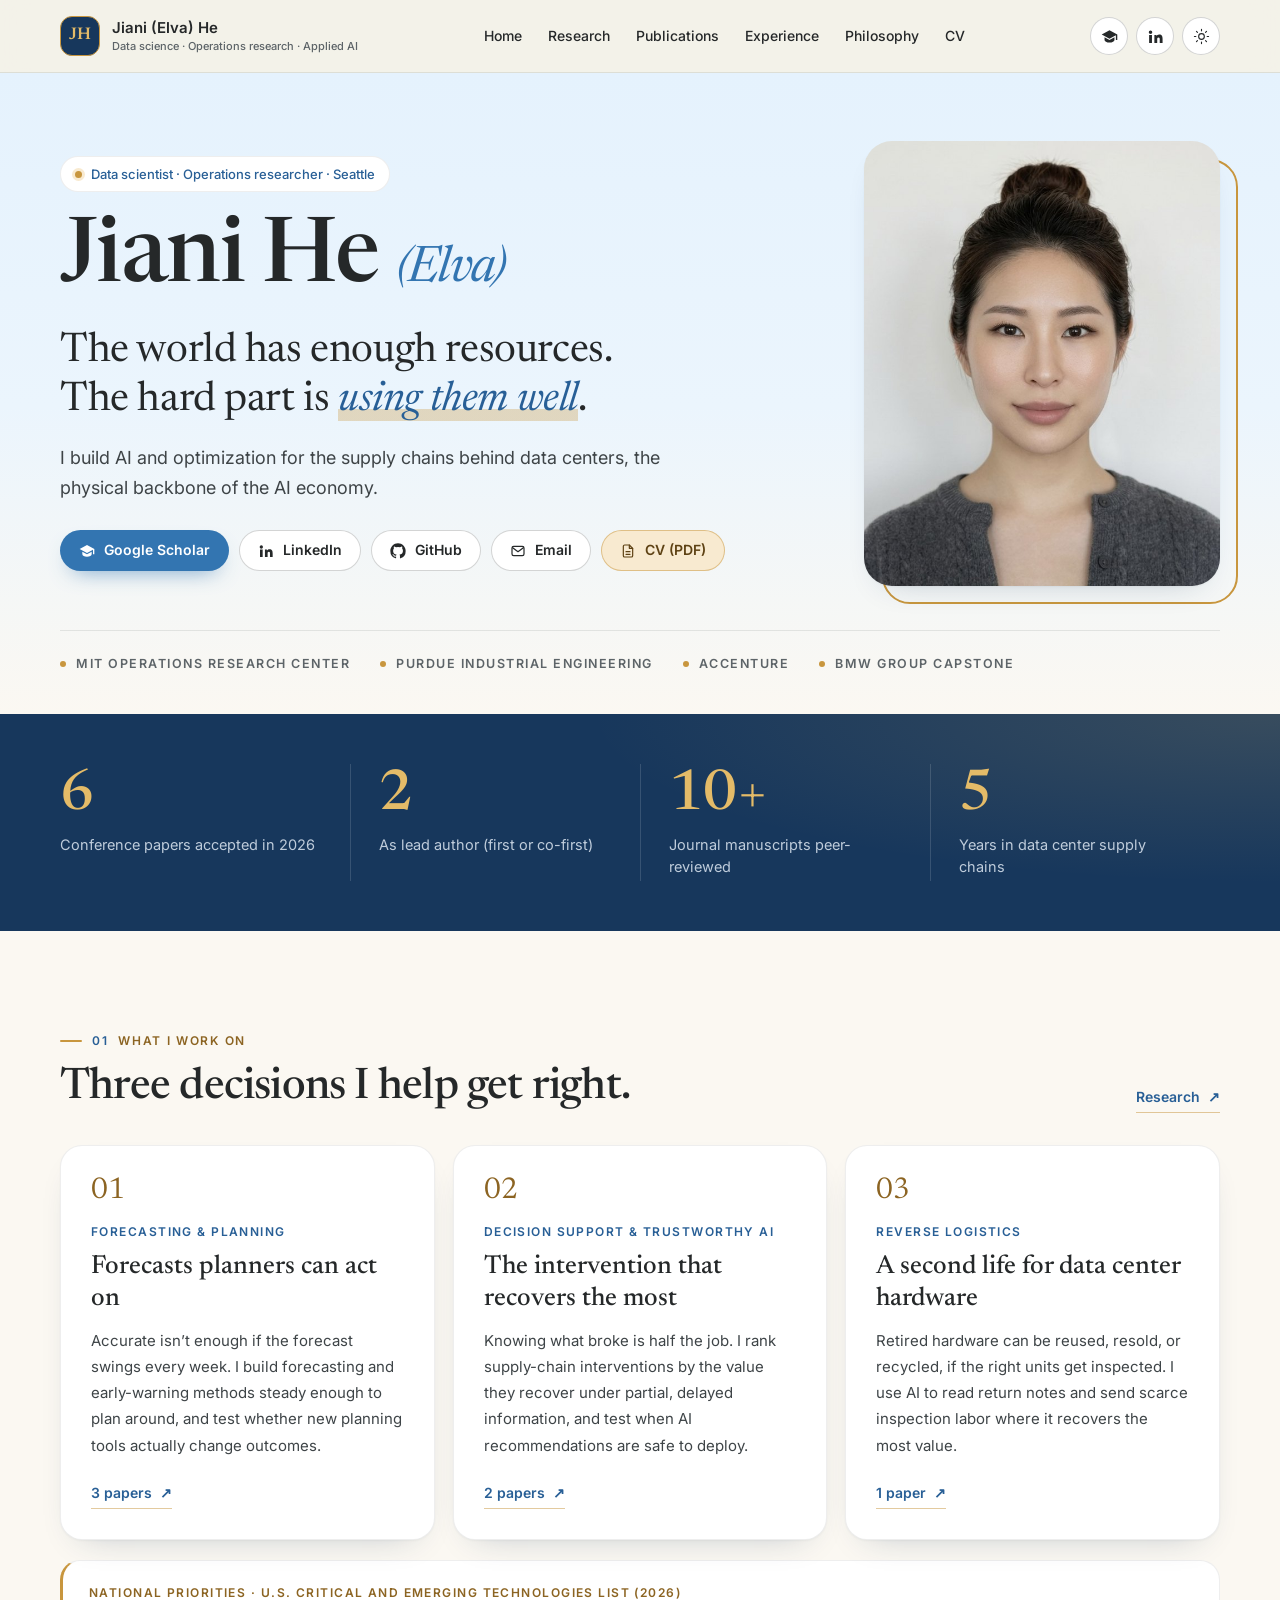
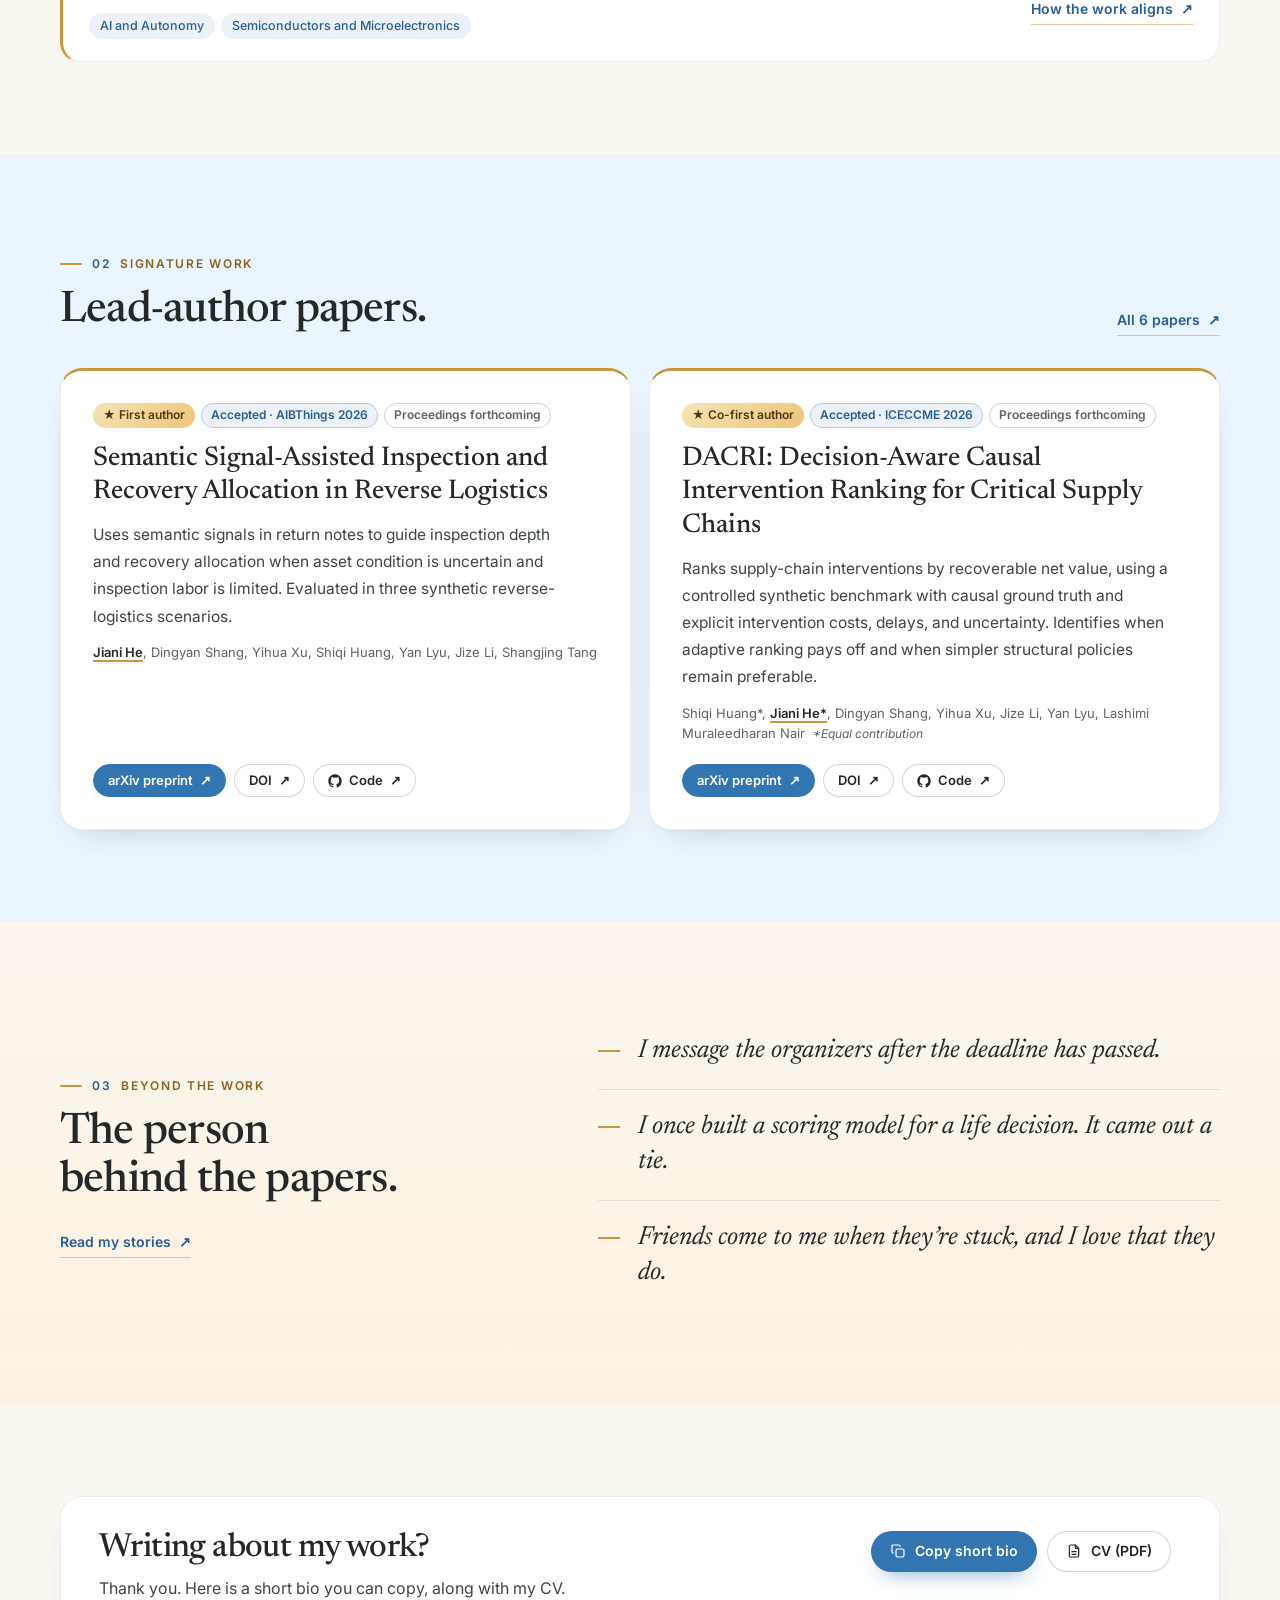
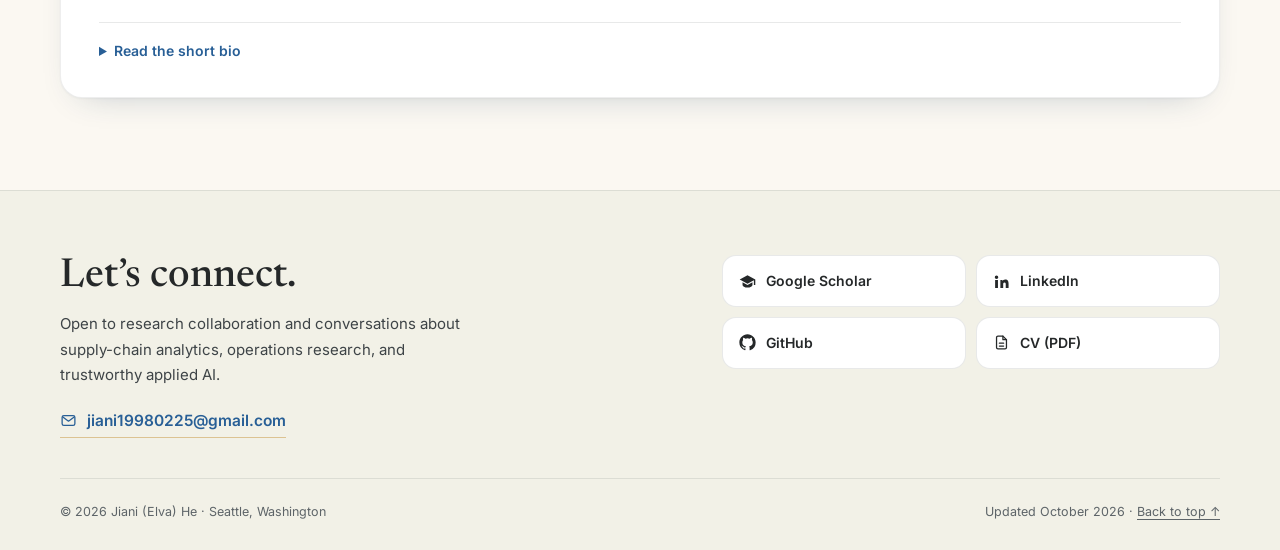
==== commit e1cdd1ba: "Reposition the site around mission, scope, and lead-author work - Home: open with Jiani's belief abo" ====
--- a/index.html
+++ b/index.html
@@ -1,12 +1,12 @@
 <!doctype html>
-<html lang="en" class="no-js"><head><meta charset="utf-8"><meta name="viewport" content="width=device-width,initial-scale=1"><title>Jiani (Elva) He — Data Science, Research &amp; Applied AI</title><meta name="description" content="Jiani (Elva) He is a Seattle-based data scientist and independent researcher working on demand forecasting, causal decision support, and AI-assisted reverse logistics. Data Science Consultant at Accenture; MIT and Purdue alumna."><meta name="author" content="Jiani (Elva) He"><meta name="theme-color" content="#EBF5FD"><link rel="canonical" href="https://jiani19980225.github.io/"><meta property="og:type" content="profile"><meta property="og:site_name" content="Jiani (Elva) He"><meta property="og:title" content="Jiani (Elva) He — Data Science, Research &amp; Applied AI"><meta property="og:description" content="Jiani (Elva) He is a Seattle-based data scientist and independent researcher working on demand forecasting, causal decision support, and AI-assisted reverse logistics. Data Science Consultant at Accenture; MIT and Purdue alumna."><meta property="og:url" content="https://jiani19980225.github.io/"><meta property="og:image" content="https://jiani19980225.github.io/assets/og-image.png"><meta property="og:image:width" content="1200"><meta property="og:image:height" content="630"><meta name="twitter:card" content="summary_large_image"><link rel="icon" href="assets/favicon.svg" type="image/svg+xml"><link rel="apple-touch-icon" href="assets/apple-touch-icon.png"><script>document.documentElement.classList.remove('no-js');try{const t=localStorage.getItem('jiani-theme');if(t==='dark'||t==='light')document.documentElement.dataset.theme=t;}catch(_){}</script><link rel="preconnect" href="https://fonts.googleapis.com"><link rel="preconnect" href="https://fonts.gstatic.com" crossorigin><link rel="stylesheet" href="https://fonts.googleapis.com/css2?family=Inter:wght@400;500;600;700&amp;family=Newsreader:ital,opsz,wght@0,6..72,400;0,6..72,500;0,6..72,600;1,6..72,400;1,6..72,500&amp;display=swap"><link rel="stylesheet" href="assets/styles.css"><script src="assets/site.js" defer></script><script type="application/ld+json">{"@context": "https://schema.org", "@type": "Person", "name": "Jiani (Elva) He", "url": "https://jiani19980225.github.io/", "email": "mailto:jiani19980225@gmail.com", "jobTitle": "Data Science Consultant", "worksFor": {"@type": "Organization", "name": "Accenture"}, "address": {"@type": "PostalAddress", "addressLocality": "Seattle", "addressRegion": "WA"}, "sameAs": ["https://scholar.google.com/citations?user=QoV_NDIAAAAJ&hl=en", "https://www.linkedin.com/in/jianihe", "https://github.com/jiani19980225"], "image": "https://jiani19980225.github.io/assets/headshot.jpg", "knowsAbout": ["Demand forecasting", "Operations research", "Causal decision support", "Reverse logistics", "Supply-chain analytics", "Applied AI"], "alumniOf": [{"@type": "CollegeOrUniversity", "name": "Massachusetts Institute of Technology"}, {"@type": "CollegeOrUniversity", "name": "Purdue University"}]}</script></head><body><a class="skip" href="#main-content">Skip to main content</a>
+<html lang="en" class="no-js"><head><meta charset="utf-8"><meta name="viewport" content="width=device-width,initial-scale=1"><title>Jiani (Elva) He — Data Science, Research &amp; Applied AI</title><meta name="description" content="Jiani (Elva) He builds AI and optimization for the supply chains behind data centers. Data Science Consultant at Accenture, MIT Operations Research Center alumna, and author of six 2026 conference papers."><meta name="author" content="Jiani (Elva) He"><meta name="theme-color" content="#EBF5FD"><link rel="canonical" href="https://jiani19980225.github.io/"><meta property="og:type" content="profile"><meta property="og:site_name" content="Jiani (Elva) He"><meta property="og:title" content="Jiani (Elva) He — Data Science, Research &amp; Applied AI"><meta property="og:description" content="Jiani (Elva) He builds AI and optimization for the supply chains behind data centers. Data Science Consultant at Accenture, MIT Operations Research Center alumna, and author of six 2026 conference papers."><meta property="og:url" content="https://jiani19980225.github.io/"><meta property="og:image" content="https://jiani19980225.github.io/assets/og-image.png"><meta property="og:image:width" content="1200"><meta property="og:image:height" content="630"><meta name="twitter:card" content="summary_large_image"><link rel="icon" href="assets/favicon.svg" type="image/svg+xml"><link rel="apple-touch-icon" href="assets/apple-touch-icon.png"><script>document.documentElement.classList.remove('no-js');try{const t=localStorage.getItem('jiani-theme');if(t==='dark'||t==='light')document.documentElement.dataset.theme=t;}catch(_){}</script><link rel="preconnect" href="https://fonts.googleapis.com"><link rel="preconnect" href="https://fonts.gstatic.com" crossorigin><link rel="stylesheet" href="https://fonts.googleapis.com/css2?family=Inter:wght@400;500;600;700&amp;family=Newsreader:ital,opsz,wght@0,6..72,400;0,6..72,500;0,6..72,600;1,6..72,400;1,6..72,500&amp;display=swap"><link rel="stylesheet" href="assets/styles.css"><script src="assets/site.js" defer></script><script type="application/ld+json">{"@context": "https://schema.org", "@type": "Person", "name": "Jiani (Elva) He", "url": "https://jiani19980225.github.io/", "email": "mailto:jiani19980225@gmail.com", "jobTitle": "Data Science Consultant", "worksFor": {"@type": "Organization", "name": "Accenture"}, "address": {"@type": "PostalAddress", "addressLocality": "Seattle", "addressRegion": "WA"}, "sameAs": ["https://scholar.google.com/citations?user=QoV_NDIAAAAJ&hl=en", "https://www.linkedin.com/in/jianihe", "https://github.com/jiani19980225"], "image": "https://jiani19980225.github.io/assets/headshot.jpg", "knowsAbout": ["Demand forecasting", "Operations research", "Causal decision support", "Reverse logistics", "Supply-chain analytics", "Applied AI"], "alumniOf": [{"@type": "CollegeOrUniversity", "name": "Massachusetts Institute of Technology"}, {"@type": "CollegeOrUniversity", "name": "Purdue University"}]}</script></head><body><a class="skip" href="#main-content">Skip to main content</a>
 <header class="site-header"><div class="wrap header-inner">
 <a class="wordmark" href="index.html" aria-label="Jiani (Elva) He — home"><span class="monogram" aria-hidden="true">JH</span><span class="brand-name">Jiani (Elva) He<span class="brand-sub">Data science · Operations research · Applied AI</span></span></a>
 <nav class="primary-nav" id="primary-navigation" aria-label="Primary"><a href="index.html">Home</a><a href="research.html">Research</a><a href="publications.html">Publications</a><a href="experience.html">Experience</a><a href="philosophy.html">Philosophy</a><a href="cv.html">CV</a></nav>
 <div class="header-tools"><a href="https://scholar.google.com/citations?user=QoV_NDIAAAAJ&amp;hl=en" class="icon-btn" target="_blank" rel="noopener noreferrer"><svg viewBox="0 0 24 24" fill="currentColor" aria-hidden="true"><path d="M12 3 1 9l11 6 9-4.91V17h2V9L12 3Z"/><path d="M5 13.18v3.6C5 18.6 8.13 20.5 12 20.5s7-1.9 7-3.72v-3.6L12 17l-7-3.82Z"/></svg><span class="sr-only">Google Scholar</span><span class="sr-only"> (opens in a new tab)</span></a><a href="https://www.linkedin.com/in/jianihe" class="icon-btn" target="_blank" rel="noopener noreferrer"><svg viewBox="0 0 24 24" fill="currentColor" aria-hidden="true"><path d="M4.98 3.5a2.5 2.5 0 1 1 0 5 2.5 2.5 0 0 1 0-5ZM3 9.75h4V21H3V9.75Zm6.5 0h3.83v1.54h.06c.53-1 1.84-2.06 3.79-2.06 4.05 0 4.8 2.67 4.8 6.13V21h-4v-4.98c0-1.19-.02-2.72-1.66-2.72-1.66 0-1.92 1.3-1.92 2.63V21h-4V9.75Z"/></svg><span class="sr-only">LinkedIn</span><span class="sr-only"> (opens in a new tab)</span></a><button class="icon-btn theme-toggle" aria-label="Switch to dark theme" aria-pressed="false"><svg viewBox="0 0 24 24" fill="none" stroke="currentColor" stroke-width="1.6" stroke-linecap="round" aria-hidden="true"><circle cx="12" cy="12" r="4"/><path d="M12 2v2m0 16v2M2 12h2m16 0h2M4.9 4.9l1.4 1.4m11.4 11.4 1.4 1.4m0-14.2-1.4 1.4M6.3 17.7l-1.4 1.4"/></svg></button><button class="icon-btn menu-toggle" aria-expanded="false" aria-controls="primary-navigation" aria-label="Open menu"><span class="bars" aria-hidden="true"></span></button></div>
-</div></header><main id="main-content" tabindex="-1"><section class="band band-hero" aria-labelledby="home-title"><div class="wrap hero"><div class="hero-copy"><p class="kicker"><span class="dot" aria-hidden="true"></span>Data scientist · Independent researcher</p><h1 id="home-title">Jiani He <span class="alt">(Elva)</span></h1><p class="hero-statement">I study how evidence becomes <em>better operational decisions</em>, from demand forecasting to supply-chain intervention and AI-assisted reverse logistics.</p><p class="hero-affil">Data Science Consultant at <strong>Accenture</strong> · MS, <strong>MIT</strong> · BS, <strong>Purdue</strong></p><div class="profile-links"><a href="https://scholar.google.com/citations?user=QoV_NDIAAAAJ&amp;hl=en" class="btn btn-primary" target="_blank" rel="noopener noreferrer"><svg viewBox="0 0 24 24" fill="currentColor" aria-hidden="true"><path d="M12 3 1 9l11 6 9-4.91V17h2V9L12 3Z"/><path d="M5 13.18v3.6C5 18.6 8.13 20.5 12 20.5s7-1.9 7-3.72v-3.6L12 17l-7-3.82Z"/></svg>Google Scholar<span class="sr-only"> (opens in a new tab)</span></a><a href="https://www.linkedin.com/in/jianihe" class="btn btn-soft" target="_blank" rel="noopener noreferrer"><svg viewBox="0 0 24 24" fill="currentColor" aria-hidden="true"><path d="M4.98 3.5a2.5 2.5 0 1 1 0 5 2.5 2.5 0 0 1 0-5ZM3 9.75h4V21H3V9.75Zm6.5 0h3.83v1.54h.06c.53-1 1.84-2.06 3.79-2.06 4.05 0 4.8 2.67 4.8 6.13V21h-4v-4.98c0-1.19-.02-2.72-1.66-2.72-1.66 0-1.92 1.3-1.92 2.63V21h-4V9.75Z"/></svg>LinkedIn<span class="sr-only"> (opens in a new tab)</span></a><a href="https://github.com/jiani19980225" class="btn btn-soft" target="_blank" rel="noopener noreferrer"><svg viewBox="0 0 24 24" fill="currentColor" aria-hidden="true"><path d="M12 .5C5.65.5.5 5.65.5 12a11.5 11.5 0 0 0 7.86 10.92c.58.1.79-.25.79-.56v-2c-3.2.7-3.87-1.37-3.87-1.37-.53-1.33-1.28-1.69-1.28-1.69-1.05-.72.08-.7.08-.7 1.16.08 1.77 1.19 1.77 1.19 1.03 1.77 2.7 1.26 3.36.96.1-.75.4-1.26.73-1.55-2.55-.29-5.24-1.28-5.24-5.68 0-1.26.45-2.28 1.19-3.09-.12-.29-.52-1.46.11-3.05 0 0 .97-.31 3.17 1.18a11 11 0 0 1 5.77 0c2.2-1.49 3.17-1.18 3.17-1.18.63 1.59.23 2.76.11 3.05.74.81 1.19 1.83 1.19 3.09 0 4.41-2.69 5.39-5.25 5.67.41.36.78 1.06.78 2.14v3.17c0 .31.21.67.8.56A11.5 11.5 0 0 0 23.5 12C23.5 5.65 18.35.5 12 .5Z"/></svg>GitHub<span class="sr-only"> (opens in a new tab)</span></a><a class="btn btn-soft" href="mailto:jiani19980225@gmail.com"><svg viewBox="0 0 24 24" fill="none" stroke="currentColor" stroke-width="1.8" stroke-linecap="round" stroke-linejoin="round" aria-hidden="true"><rect x="3" y="5" width="18" height="14" rx="2.5"/><path d="m4 7 8 6 8-6"/></svg>Email</a><a class="btn btn-gold" href="assets/Jiani_He_CV.pdf" download><svg viewBox="0 0 24 24" fill="none" stroke="currentColor" stroke-width="1.8" stroke-linecap="round" stroke-linejoin="round" aria-hidden="true"><path d="M14 3H7a2 2 0 0 0-2 2v14a2 2 0 0 0 2 2h10a2 2 0 0 0 2-2V8l-5-5Z"/><path d="M14 3v5h5M9 13h6M9 17h6"/></svg>CV (PDF)</a></div></div><aside class="profile-card" aria-label="Profile summary"><div class="avatar"><div class="avatar-inner"><img src="assets/headshot.jpg" width="148" height="148" alt="Portrait of Jiani (Elva) He"></div></div><p class="profile-name">Jiani (Elva) He</p><p class="profile-role">Data Science Consultant, Accenture<br>Seattle, Washington</p></aside></div></section>
-<section class="band band-navy band-stats" aria-label="Achievements at a glance"><div class="wrap stats"><div class="stat"><span class="stat-value">6</span><span class="stat-label">Research papers in 2026</span></div><div class="stat"><span class="stat-value">6</span><span class="stat-label">Conference acceptances</span></div><div class="stat"><span class="stat-value">10+</span><span class="stat-label">Journal manuscripts peer-reviewed</span></div><div class="stat"><span class="stat-value">5</span><span class="stat-label">Years of applied data science</span></div></div></section>
-<section class="band" id="about" aria-label="About"><div class="wrap brief"><div class="card bio-card"><p class="eyebrow"><span class=num>01</span>Short bio</p><h2>In brief.</h2><p id="bio-text" class="bio">Jiani (Elva) He is a data scientist and independent researcher based in Seattle, Washington. As a Data Science Consultant at Accenture, Jiani has spent five years applying analytics, optimization, and AI to forward and reverse logistics in a technology client’s data center supply chain. Jiani’s research asks how evidence becomes better operational decisions, spanning demand-forecast stability, causal decision support, trustworthy AI deployment, and AI-assisted reverse logistics. This work includes six 2026 papers with collaborators, among them a first-author paper accepted at AIBThings 2026 and a co-first-author paper accepted at ICECCME 2026, and Jiani has peer-reviewed more than ten journal manuscripts. Jiani holds an MS in Business Analytics from MIT (Operations Research Center) and a BS in Industrial Engineering from Purdue University.</p><div class="bio-actions"><button class="btn btn-soft copy-bio" data-copy="#bio-text"><svg viewBox="0 0 24 24" fill="none" stroke="currentColor" stroke-width="1.8" stroke-linecap="round" stroke-linejoin="round" aria-hidden="true"><rect x="9" y="9" width="12" height="12" rx="2.5"/><path d="M5 15H4.5A1.5 1.5 0 0 1 3 13.5v-9A1.5 1.5 0 0 1 4.5 3h9A1.5 1.5 0 0 1 15 4.5V5"/></svg>Copy bio</button><p class="copy-status bio-status" role="status"></p></div></div><div class="card highlight-card"><p class="eyebrow"><span class=num>02</span>Highlights</p><h2>Selected achievements.</h2><ul class="highlights"><li><strong>First-author and co-first-author papers</strong>: semantic signals for reverse-logistics inspection (AIBThings 2026) and DACRI causal intervention ranking (ICECCME 2026)</li><li><strong>Four more accepted conference papers</strong> with collaborators: IEOM 2026 (two papers), ICEME 2026, and ICOAI 2026</li><li><strong>National-priority areas</strong>: AI for operational decisions, applied to data center supply chains; related to the AI and Autonomy and Semiconductors and Microelectronics areas of the U.S. Critical and Emerging Technologies List (2026)</li><li><strong>MIT</strong> MS in Business Analytics (GPA 4.7/5.0) and <strong>Purdue</strong> BS in Industrial Engineering (Honors &amp; Distinction, GPA 3.9/4.0)</li></ul></div></div></section>
-<section class="band band-sky" aria-labelledby="focus-title"><div class="wrap"><div class="section-head"><div><p class="eyebrow"><span class=num>03</span>Research program</p><h2 id="focus-title">Evidence for operational decisions.</h2><p class="section-lead">Three connected questions about when analytics and AI actually improve the decisions organizations make.</p></div><a class="link-arrow" href="research.html">Explore the research program <span class="arrow" aria-hidden="true">↗</span></a></div><div class="streams"><article class="card stream"><span class="stream-num">01</span><p class="stream-label">Forecasting &amp; planning</p><h3>When do better predictions actually produce better plans?</h3><a class="link-arrow" href="research.html#forecast">3 papers <span class="arrow" aria-hidden="true">↗</span></a></article><article class="card stream"><span class="stream-num">02</span><p class="stream-label">Decision support &amp; trustworthy AI</p><h3>Which action should come next, and when can the evidence behind it be trusted?</h3><a class="link-arrow" href="research.html#decide">2 papers <span class="arrow" aria-hidden="true">↗</span></a></article><article class="card stream"><span class="stream-num">03</span><p class="stream-label">Reverse logistics</p><h3>How can unstructured signals guide inspection and recovery when labor is scarce?</h3><a class="link-arrow" href="research.html#recover">1 paper <span class="arrow" aria-hidden="true">↗</span></a></article></div><div class="cet-strip"><div><p class="cet-strip-label">Related areas on the U.S. Critical and Emerging Technologies List (2026)</p><div class="chips"><span class="chip">AI and Autonomy</span><span class="chip">Semiconductors and Microelectronics</span></div></div><a class="link-arrow" href="research.html#why">Why this work matters <span class="arrow" aria-hidden="true">↗</span></a></div></div></section>
-<section class="band band-champagne" aria-labelledby="selected-title"><div class="wrap"><div class="section-head"><div><p class="eyebrow"><span class=num>04</span>Selected publications</p><h2 id="selected-title">Recent papers.</h2></div><a class="link-arrow" href="publications.html">All 6 papers <span class="arrow" aria-hidden="true">↗</span></a></div><div class="pub-list"><article class="card pub-row"><div><div class="badges"><span class="badge badge-first">★ First author</span><span class="badge badge-accepted">Accepted · AIBThings 2026</span><span class="badge badge-note">Proceedings forthcoming</span></div><h3><a href="publications.html#ssads">Semantic Signal-Assisted Inspection and Recovery Allocation in Reverse Logistics</a></h3><p class="authors"><strong class="me">Jiani He</strong>, Dingyan Shang, Yihua Xu, Shiqi Huang, Yan Lyu, Jize Li, Shangjing Tang</p></div><div class="pub-links"><a href="https://arxiv.org/abs/2609.02116" class="primary" target="_blank" rel="noopener noreferrer">arXiv preprint <span class="arrow" aria-hidden="true">↗</span><span class="sr-only"> (opens in a new tab)</span></a><a href="https://doi.org/10.48550/arXiv.2609.02116" class="" target="_blank" rel="noopener noreferrer">DOI <span class="arrow" aria-hidden="true">↗</span><span class="sr-only"> (opens in a new tab)</span></a><a href="https://github.com/jiani19980225/ssads-reverse-logistics" class="" target="_blank" rel="noopener noreferrer"><svg viewBox="0 0 24 24" fill="currentColor" aria-hidden="true"><path d="M12 .5C5.65.5.5 5.65.5 12a11.5 11.5 0 0 0 7.86 10.92c.58.1.79-.25.79-.56v-2c-3.2.7-3.87-1.37-3.87-1.37-.53-1.33-1.28-1.69-1.28-1.69-1.05-.72.08-.7.08-.7 1.16.08 1.77 1.19 1.77 1.19 1.03 1.77 2.7 1.26 3.36.96.1-.75.4-1.26.73-1.55-2.55-.29-5.24-1.28-5.24-5.68 0-1.26.45-2.28 1.19-3.09-.12-.29-.52-1.46.11-3.05 0 0 .97-.31 3.17 1.18a11 11 0 0 1 5.77 0c2.2-1.49 3.17-1.18 3.17-1.18.63 1.59.23 2.76.11 3.05.74.81 1.19 1.83 1.19 3.09 0 4.41-2.69 5.39-5.25 5.67.41.36.78 1.06.78 2.14v3.17c0 .31.21.67.8.56A11.5 11.5 0 0 0 23.5 12C23.5 5.65 18.35.5 12 .5Z"/></svg>Code <span class="arrow" aria-hidden="true">↗</span><span class="sr-only"> (opens in a new tab)</span></a></div></article><article class="card pub-row"><div><div class="badges"><span class="badge badge-first">★ Co-first author</span><span class="badge badge-accepted">Accepted · ICECCME 2026</span><span class="badge badge-note">Proceedings forthcoming</span></div><h3><a href="publications.html#dacri">DACRI: Decision-Aware Causal Intervention Ranking for Critical Supply Chains</a></h3><p class="authors">Shiqi Huang*, <strong class="me">Jiani He*</strong>, Dingyan Shang, Yihua Xu, Jize Li, Yan Lyu, Lashimi Muraleedharan Nair <span class="equal-note">*Equal contribution</span></p></div><div class="pub-links"><a href="https://arxiv.org/abs/2608.11154" class="primary" target="_blank" rel="noopener noreferrer">arXiv preprint <span class="arrow" aria-hidden="true">↗</span><span class="sr-only"> (opens in a new tab)</span></a><a href="https://doi.org/10.48550/arXiv.2608.11154" class="" target="_blank" rel="noopener noreferrer">DOI <span class="arrow" aria-hidden="true">↗</span><span class="sr-only"> (opens in a new tab)</span></a><a href="https://github.com/jiani19980225/dacri-criticalscm-bench" class="" target="_blank" rel="noopener noreferrer"><svg viewBox="0 0 24 24" fill="currentColor" aria-hidden="true"><path d="M12 .5C5.65.5.5 5.65.5 12a11.5 11.5 0 0 0 7.86 10.92c.58.1.79-.25.79-.56v-2c-3.2.7-3.87-1.37-3.87-1.37-.53-1.33-1.28-1.69-1.28-1.69-1.05-.72.08-.7.08-.7 1.16.08 1.77 1.19 1.77 1.19 1.03 1.77 2.7 1.26 3.36.96.1-.75.4-1.26.73-1.55-2.55-.29-5.24-1.28-5.24-5.68 0-1.26.45-2.28 1.19-3.09-.12-.29-.52-1.46.11-3.05 0 0 .97-.31 3.17 1.18a11 11 0 0 1 5.77 0c2.2-1.49 3.17-1.18 3.17-1.18.63 1.59.23 2.76.11 3.05.74.81 1.19 1.83 1.19 3.09 0 4.41-2.69 5.39-5.25 5.67.41.36.78 1.06.78 2.14v3.17c0 .31.21.67.8.56A11.5 11.5 0 0 0 23.5 12C23.5 5.65 18.35.5 12 .5Z"/></svg>Code <span class="arrow" aria-hidden="true">↗</span><span class="sr-only"> (opens in a new tab)</span></a></div></article><article class="card pub-row"><div><div class="badges"><span class="badge badge-accepted">Accepted · ICEME 2026</span><span class="badge badge-note">Proceedings forthcoming</span></div><h3><a href="publications.html#forecasting">Accuracy-Preserving Stability Regularization for Large-Scale Retail Demand Forecasting</a></h3><p class="authors">Jize Li, <strong class="me">Jiani He</strong>, Dishu Yang, Dingyan Shang, Jingjing Liu, Shiqi Huang</p></div><div class="pub-links"><a href="https://arxiv.org/abs/2607.13331" class="primary" target="_blank" rel="noopener noreferrer">arXiv preprint <span class="arrow" aria-hidden="true">↗</span><span class="sr-only"> (opens in a new tab)</span></a><a href="https://doi.org/10.48550/arXiv.2607.13331" class="" target="_blank" rel="noopener noreferrer">DOI <span class="arrow" aria-hidden="true">↗</span><span class="sr-only"> (opens in a new tab)</span></a><a href="https://github.com/jizeli-hub/accuracy-preserving-stability-forecasting" class="" target="_blank" rel="noopener noreferrer"><svg viewBox="0 0 24 24" fill="currentColor" aria-hidden="true"><path d="M12 .5C5.65.5.5 5.65.5 12a11.5 11.5 0 0 0 7.86 10.92c.58.1.79-.25.79-.56v-2c-3.2.7-3.87-1.37-3.87-1.37-.53-1.33-1.28-1.69-1.28-1.69-1.05-.72.08-.7.08-.7 1.16.08 1.77 1.19 1.77 1.19 1.03 1.77 2.7 1.26 3.36.96.1-.75.4-1.26.73-1.55-2.55-.29-5.24-1.28-5.24-5.68 0-1.26.45-2.28 1.19-3.09-.12-.29-.52-1.46.11-3.05 0 0 .97-.31 3.17 1.18a11 11 0 0 1 5.77 0c2.2-1.49 3.17-1.18 3.17-1.18.63 1.59.23 2.76.11 3.05.74.81 1.19 1.83 1.19 3.09 0 4.41-2.69 5.39-5.25 5.67.41.36.78 1.06.78 2.14v3.17c0 .31.21.67.8.56A11.5 11.5 0 0 0 23.5 12C23.5 5.65 18.35.5 12 .5Z"/></svg>Code <span class="arrow" aria-hidden="true">↗</span><span class="sr-only"> (opens in a new tab)</span></a></div></article></div></div></section>
-<section class="band" aria-labelledby="believe-title"><div class="wrap believe"><p class="eyebrow"><span class=num>05</span>Philosophy</p><h2 id="believe-title" class="believe-quote">“The world has always had enough resources. The work is in using them well, and that is how I hope to help more people.”</h2><a class="link-arrow" href="philosophy.html">Read my philosophy <span class="arrow" aria-hidden="true">↗</span></a></div></section></main><footer class="site-footer" id="contact"><div class="wrap"><div class="footer-card"><div><p class="footer-title">Let’s connect.</p><p class="footer-description">Open to research collaboration and conversations about supply-chain analytics, operations research, and trustworthy applied AI.</p><a class="footer-email" href="mailto:jiani19980225@gmail.com"><svg viewBox="0 0 24 24" fill="none" stroke="currentColor" stroke-width="1.8" stroke-linecap="round" stroke-linejoin="round" aria-hidden="true"><rect x="3" y="5" width="18" height="14" rx="2.5"/><path d="m4 7 8 6 8-6"/></svg>jiani19980225@gmail.com</a></div><nav class="footer-links" aria-label="Profiles"><a href="https://scholar.google.com/citations?user=QoV_NDIAAAAJ&amp;hl=en" class="" target="_blank" rel="noopener noreferrer"><svg viewBox="0 0 24 24" fill="currentColor" aria-hidden="true"><path d="M12 3 1 9l11 6 9-4.91V17h2V9L12 3Z"/><path d="M5 13.18v3.6C5 18.6 8.13 20.5 12 20.5s7-1.9 7-3.72v-3.6L12 17l-7-3.82Z"/></svg>Google Scholar<span class="sr-only"> (opens in a new tab)</span></a><a href="https://www.linkedin.com/in/jianihe" class="" target="_blank" rel="noopener noreferrer"><svg viewBox="0 0 24 24" fill="currentColor" aria-hidden="true"><path d="M4.98 3.5a2.5 2.5 0 1 1 0 5 2.5 2.5 0 0 1 0-5ZM3 9.75h4V21H3V9.75Zm6.5 0h3.83v1.54h.06c.53-1 1.84-2.06 3.79-2.06 4.05 0 4.8 2.67 4.8 6.13V21h-4v-4.98c0-1.19-.02-2.72-1.66-2.72-1.66 0-1.92 1.3-1.92 2.63V21h-4V9.75Z"/></svg>LinkedIn<span class="sr-only"> (opens in a new tab)</span></a><a href="https://github.com/jiani19980225" class="" target="_blank" rel="noopener noreferrer"><svg viewBox="0 0 24 24" fill="currentColor" aria-hidden="true"><path d="M12 .5C5.65.5.5 5.65.5 12a11.5 11.5 0 0 0 7.86 10.92c.58.1.79-.25.79-.56v-2c-3.2.7-3.87-1.37-3.87-1.37-.53-1.33-1.28-1.69-1.28-1.69-1.05-.72.08-.7.08-.7 1.16.08 1.77 1.19 1.77 1.19 1.03 1.77 2.7 1.26 3.36.96.1-.75.4-1.26.73-1.55-2.55-.29-5.24-1.28-5.24-5.68 0-1.26.45-2.28 1.19-3.09-.12-.29-.52-1.46.11-3.05 0 0 .97-.31 3.17 1.18a11 11 0 0 1 5.77 0c2.2-1.49 3.17-1.18 3.17-1.18.63 1.59.23 2.76.11 3.05.74.81 1.19 1.83 1.19 3.09 0 4.41-2.69 5.39-5.25 5.67.41.36.78 1.06.78 2.14v3.17c0 .31.21.67.8.56A11.5 11.5 0 0 0 23.5 12C23.5 5.65 18.35.5 12 .5Z"/></svg>GitHub<span class="sr-only"> (opens in a new tab)</span></a><a href="assets/Jiani_He_CV.pdf" download><svg viewBox="0 0 24 24" fill="none" stroke="currentColor" stroke-width="1.8" stroke-linecap="round" stroke-linejoin="round" aria-hidden="true"><path d="M14 3H7a2 2 0 0 0-2 2v14a2 2 0 0 0 2 2h10a2 2 0 0 0 2-2V8l-5-5Z"/><path d="M14 3v5h5M9 13h6M9 17h6"/></svg>CV (PDF)</a></nav></div><div class="footer-bottom"><span>© 2026 Jiani (Elva) He · Seattle, Washington</span><span>Updated October 2026 · <a href="#main-content">Back to top ↑</a></span></div></div></footer></body></html>
+</div></header><main id="main-content" tabindex="-1"><section class="band band-hero" aria-labelledby="home-title"><div class="wrap hero"><div class="hero-copy"><p class="kicker"><span class="dot" aria-hidden="true"></span>Data scientist · Operations researcher · Seattle</p><h1 id="home-title">Jiani He <span class="alt">(Elva)</span></h1><p class="hero-mission">The world has enough resources. The hard part is <em>using them well</em>.</p><p class="hero-sub">I build AI and optimization for the supply chains behind data centers, the physical backbone of the AI economy.</p><div class="profile-links"><a href="https://scholar.google.com/citations?user=QoV_NDIAAAAJ&amp;hl=en" class="btn btn-primary" target="_blank" rel="noopener noreferrer"><svg viewBox="0 0 24 24" fill="currentColor" aria-hidden="true"><path d="M12 3 1 9l11 6 9-4.91V17h2V9L12 3Z"/><path d="M5 13.18v3.6C5 18.6 8.13 20.5 12 20.5s7-1.9 7-3.72v-3.6L12 17l-7-3.82Z"/></svg>Google Scholar<span class="sr-only"> (opens in a new tab)</span></a><a href="https://www.linkedin.com/in/jianihe" class="btn btn-soft" target="_blank" rel="noopener noreferrer"><svg viewBox="0 0 24 24" fill="currentColor" aria-hidden="true"><path d="M4.98 3.5a2.5 2.5 0 1 1 0 5 2.5 2.5 0 0 1 0-5ZM3 9.75h4V21H3V9.75Zm6.5 0h3.83v1.54h.06c.53-1 1.84-2.06 3.79-2.06 4.05 0 4.8 2.67 4.8 6.13V21h-4v-4.98c0-1.19-.02-2.72-1.66-2.72-1.66 0-1.92 1.3-1.92 2.63V21h-4V9.75Z"/></svg>LinkedIn<span class="sr-only"> (opens in a new tab)</span></a><a href="https://github.com/jiani19980225" class="btn btn-soft" target="_blank" rel="noopener noreferrer"><svg viewBox="0 0 24 24" fill="currentColor" aria-hidden="true"><path d="M12 .5C5.65.5.5 5.65.5 12a11.5 11.5 0 0 0 7.86 10.92c.58.1.79-.25.79-.56v-2c-3.2.7-3.87-1.37-3.87-1.37-.53-1.33-1.28-1.69-1.28-1.69-1.05-.72.08-.7.08-.7 1.16.08 1.77 1.19 1.77 1.19 1.03 1.77 2.7 1.26 3.36.96.1-.75.4-1.26.73-1.55-2.55-.29-5.24-1.28-5.24-5.68 0-1.26.45-2.28 1.19-3.09-.12-.29-.52-1.46.11-3.05 0 0 .97-.31 3.17 1.18a11 11 0 0 1 5.77 0c2.2-1.49 3.17-1.18 3.17-1.18.63 1.59.23 2.76.11 3.05.74.81 1.19 1.83 1.19 3.09 0 4.41-2.69 5.39-5.25 5.67.41.36.78 1.06.78 2.14v3.17c0 .31.21.67.8.56A11.5 11.5 0 0 0 23.5 12C23.5 5.65 18.35.5 12 .5Z"/></svg>GitHub<span class="sr-only"> (opens in a new tab)</span></a><a class="btn btn-soft" href="mailto:jiani19980225@gmail.com"><svg viewBox="0 0 24 24" fill="none" stroke="currentColor" stroke-width="1.8" stroke-linecap="round" stroke-linejoin="round" aria-hidden="true"><rect x="3" y="5" width="18" height="14" rx="2.5"/><path d="m4 7 8 6 8-6"/></svg>Email</a><a class="btn btn-gold" href="assets/Jiani_He_CV.pdf" download><svg viewBox="0 0 24 24" fill="none" stroke="currentColor" stroke-width="1.8" stroke-linecap="round" stroke-linejoin="round" aria-hidden="true"><path d="M14 3H7a2 2 0 0 0-2 2v14a2 2 0 0 0 2 2h10a2 2 0 0 0 2-2V8l-5-5Z"/><path d="M14 3v5h5M9 13h6M9 17h6"/></svg>CV (PDF)</a></div></div><figure class="portrait"><img src="assets/headshot.jpg" width="640" height="800" alt="Portrait of Jiani (Elva) He"></figure></div><div class="wrap"><ul class="credentials" aria-label="Education and experience"><li>MIT Operations Research Center</li><li>Purdue Industrial Engineering</li><li>Accenture</li><li>BMW Group capstone</li></ul></div></section>
+<section class="band band-navy band-stats" aria-label="Achievements at a glance"><div class="wrap stats"><div class="stat"><span class="stat-value">6</span><span class="stat-label">Conference papers accepted in 2026</span></div><div class="stat"><span class="stat-value">2</span><span class="stat-label">As lead author (first or co-first)</span></div><div class="stat"><span class="stat-value">10+</span><span class="stat-label">Journal manuscripts peer-reviewed</span></div><div class="stat"><span class="stat-value">5</span><span class="stat-label">Years in data center supply chains</span></div></div></section>
+<section class="band" aria-labelledby="work-title"><div class="wrap"><div class="section-head"><div><p class="eyebrow"><span class=num>01</span>What I work on</p><h2 id="work-title">Three decisions I help get right.</h2></div><a class="link-arrow" href="research.html">Research <span class="arrow" aria-hidden="true">↗</span></a></div><div class="directions"><article class="card direction"><span class="direction-num">01</span><p class="direction-label">Forecasting &amp; planning</p><h3>Forecasts planners can act on</h3><p>Accurate isn’t enough if the forecast swings every week. I build forecasting and early-warning methods steady enough to plan around, and test whether new planning tools actually change outcomes.</p><a class="link-arrow" href="research.html#forecast">3 papers <span class="arrow" aria-hidden="true">↗</span></a></article><article class="card direction"><span class="direction-num">02</span><p class="direction-label">Decision support &amp; trustworthy AI</p><h3>The intervention that recovers the most</h3><p>Knowing what broke is half the job. I rank supply-chain interventions by the value they recover under partial, delayed information, and test when AI recommendations are safe to deploy.</p><a class="link-arrow" href="research.html#decide">2 papers <span class="arrow" aria-hidden="true">↗</span></a></article><article class="card direction"><span class="direction-num">03</span><p class="direction-label">Reverse logistics</p><h3>A second life for data center hardware</h3><p>Retired hardware can be reused, resold, or recycled, if the right units get inspected. I use AI to read return notes and send scarce inspection labor where it recovers the most value.</p><a class="link-arrow" href="research.html#recover">1 paper <span class="arrow" aria-hidden="true">↗</span></a></article></div><div class="cet-strip"><div><p class="cet-strip-label">National priorities · U.S. Critical and Emerging Technologies List (2026)</p><div class="chips"><span class="chip">AI and Autonomy</span><span class="chip">Semiconductors and Microelectronics</span></div></div><a class="link-arrow" href="research.html#cet">How the work aligns <span class="arrow" aria-hidden="true">↗</span></a></div></div></section>
+<section class="band band-sky" aria-labelledby="signature-title"><div class="wrap"><div class="section-head"><div><p class="eyebrow"><span class=num>02</span>Signature work</p><h2 id="signature-title">Lead-author papers.</h2></div><a class="link-arrow" href="publications.html">All 6 papers <span class="arrow" aria-hidden="true">↗</span></a></div><div class="signatures"><article class="card signature"><div class="badges"><span class="badge badge-first">★ First author</span><span class="badge badge-accepted">Accepted · AIBThings 2026</span><span class="badge badge-note">Proceedings forthcoming</span></div><h3><a href="publications.html#ssads">Semantic Signal-Assisted Inspection and Recovery Allocation in Reverse Logistics</a></h3><p class="signature-text">Uses semantic signals in return notes to guide inspection depth and recovery allocation when asset condition is uncertain and inspection labor is limited. Evaluated in three synthetic reverse-logistics scenarios.</p><p class="authors"><strong class="me">Jiani He</strong>, Dingyan Shang, Yihua Xu, Shiqi Huang, Yan Lyu, Jize Li, Shangjing Tang</p><div class="pub-links"><a href="https://arxiv.org/abs/2609.02116" class="primary" target="_blank" rel="noopener noreferrer">arXiv preprint <span class="arrow" aria-hidden="true">↗</span><span class="sr-only"> (opens in a new tab)</span></a><a href="https://doi.org/10.48550/arXiv.2609.02116" class="" target="_blank" rel="noopener noreferrer">DOI <span class="arrow" aria-hidden="true">↗</span><span class="sr-only"> (opens in a new tab)</span></a><a href="https://github.com/jiani19980225/ssads-reverse-logistics" class="" target="_blank" rel="noopener noreferrer"><svg viewBox="0 0 24 24" fill="currentColor" aria-hidden="true"><path d="M12 .5C5.65.5.5 5.65.5 12a11.5 11.5 0 0 0 7.86 10.92c.58.1.79-.25.79-.56v-2c-3.2.7-3.87-1.37-3.87-1.37-.53-1.33-1.28-1.69-1.28-1.69-1.05-.72.08-.7.08-.7 1.16.08 1.77 1.19 1.77 1.19 1.03 1.77 2.7 1.26 3.36.96.1-.75.4-1.26.73-1.55-2.55-.29-5.24-1.28-5.24-5.68 0-1.26.45-2.28 1.19-3.09-.12-.29-.52-1.46.11-3.05 0 0 .97-.31 3.17 1.18a11 11 0 0 1 5.77 0c2.2-1.49 3.17-1.18 3.17-1.18.63 1.59.23 2.76.11 3.05.74.81 1.19 1.83 1.19 3.09 0 4.41-2.69 5.39-5.25 5.67.41.36.78 1.06.78 2.14v3.17c0 .31.21.67.8.56A11.5 11.5 0 0 0 23.5 12C23.5 5.65 18.35.5 12 .5Z"/></svg>Code <span class="arrow" aria-hidden="true">↗</span><span class="sr-only"> (opens in a new tab)</span></a></div></article><article class="card signature"><div class="badges"><span class="badge badge-first">★ Co-first author</span><span class="badge badge-accepted">Accepted · ICECCME 2026</span><span class="badge badge-note">Proceedings forthcoming</span></div><h3><a href="publications.html#dacri">DACRI: Decision-Aware Causal Intervention Ranking for Critical Supply Chains</a></h3><p class="signature-text">Ranks supply-chain interventions by recoverable net value, using a controlled synthetic benchmark with causal ground truth and explicit intervention costs, delays, and uncertainty. Identifies when adaptive ranking pays off and when simpler structural policies remain preferable.</p><p class="authors">Shiqi Huang*, <strong class="me">Jiani He*</strong>, Dingyan Shang, Yihua Xu, Jize Li, Yan Lyu, Lashimi Muraleedharan Nair <span class="equal-note">*Equal contribution</span></p><div class="pub-links"><a href="https://arxiv.org/abs/2608.11154" class="primary" target="_blank" rel="noopener noreferrer">arXiv preprint <span class="arrow" aria-hidden="true">↗</span><span class="sr-only"> (opens in a new tab)</span></a><a href="https://doi.org/10.48550/arXiv.2608.11154" class="" target="_blank" rel="noopener noreferrer">DOI <span class="arrow" aria-hidden="true">↗</span><span class="sr-only"> (opens in a new tab)</span></a><a href="https://github.com/jiani19980225/dacri-criticalscm-bench" class="" target="_blank" rel="noopener noreferrer"><svg viewBox="0 0 24 24" fill="currentColor" aria-hidden="true"><path d="M12 .5C5.65.5.5 5.65.5 12a11.5 11.5 0 0 0 7.86 10.92c.58.1.79-.25.79-.56v-2c-3.2.7-3.87-1.37-3.87-1.37-.53-1.33-1.28-1.69-1.28-1.69-1.05-.72.08-.7.08-.7 1.16.08 1.77 1.19 1.77 1.19 1.03 1.77 2.7 1.26 3.36.96.1-.75.4-1.26.73-1.55-2.55-.29-5.24-1.28-5.24-5.68 0-1.26.45-2.28 1.19-3.09-.12-.29-.52-1.46.11-3.05 0 0 .97-.31 3.17 1.18a11 11 0 0 1 5.77 0c2.2-1.49 3.17-1.18 3.17-1.18.63 1.59.23 2.76.11 3.05.74.81 1.19 1.83 1.19 3.09 0 4.41-2.69 5.39-5.25 5.67.41.36.78 1.06.78 2.14v3.17c0 .31.21.67.8.56A11.5 11.5 0 0 0 23.5 12C23.5 5.65 18.35.5 12 .5Z"/></svg>Code <span class="arrow" aria-hidden="true">↗</span><span class="sr-only"> (opens in a new tab)</span></a></div></article></div></div></section>
+<section class="band band-champagne" aria-labelledby="beyond-title"><div class="wrap beyond"><div><p class="eyebrow"><span class=num>03</span>Beyond the work</p><h2 id="beyond-title">The person behind the papers.</h2><a class="link-arrow" href="philosophy.html">Read my stories <span class="arrow" aria-hidden="true">↗</span></a></div><ul class="beyond-list"><li>I message the organizers after the deadline has passed.</li><li>I once built a scoring model for a life decision. It came out a tie.</li><li>Friends come to me when they’re stuck, and I love that they do.</li></ul></div></section>
+<section class="band" aria-labelledby="kit-title"><div class="wrap"><div class="card kit"><div class="kit-copy"><h2 id="kit-title">Writing about my work?</h2><p>Thank you. Here is a short bio you can copy, along with my CV.</p></div><div class="kit-actions"><button class="btn btn-primary copy-bio" data-copy="#bio-text"><svg viewBox="0 0 24 24" fill="none" stroke="currentColor" stroke-width="1.8" stroke-linecap="round" stroke-linejoin="round" aria-hidden="true"><rect x="9" y="9" width="12" height="12" rx="2.5"/><path d="M5 15H4.5A1.5 1.5 0 0 1 3 13.5v-9A1.5 1.5 0 0 1 4.5 3h9A1.5 1.5 0 0 1 15 4.5V5"/></svg>Copy short bio</button><a class="btn btn-soft" href="assets/Jiani_He_CV.pdf" download><svg viewBox="0 0 24 24" fill="none" stroke="currentColor" stroke-width="1.8" stroke-linecap="round" stroke-linejoin="round" aria-hidden="true"><path d="M14 3H7a2 2 0 0 0-2 2v14a2 2 0 0 0 2 2h10a2 2 0 0 0 2-2V8l-5-5Z"/><path d="M14 3v5h5M9 13h6M9 17h6"/></svg>CV (PDF)</a><p class="copy-status bio-status" role="status"></p></div><details class="kit-bio"><summary>Read the short bio</summary><p id="bio-text">Jiani (Elva) He is a data scientist and operations researcher who builds AI and optimization methods for the supply chains behind data center infrastructure. As a Data Science Consultant at Accenture, Jiani has spent five years leading planning analytics across the forward and reverse supply chain of a technology client’s data centers, and was promoted from Senior Analyst to Consultant in 2024. In 2026, Jiani co-authored six papers accepted at international conferences, including a first-author paper at AIBThings and a co-first-author paper at ICECCME, on demand-forecast stability, causal intervention ranking, AI assurance, and AI-assisted reverse logistics. Jiani has peer-reviewed more than ten journal manuscripts and holds an MS in Business Analytics from MIT’s Operations Research Center (GPA 4.7/5.0) and a BS in Industrial Engineering from Purdue University (Honors &amp; Distinction).</p></details></div></div></section></main><footer class="site-footer" id="contact"><div class="wrap"><div class="footer-card"><div><p class="footer-title">Let’s connect.</p><p class="footer-description">Open to research collaboration and conversations about supply-chain analytics, operations research, and trustworthy applied AI.</p><a class="footer-email" href="mailto:jiani19980225@gmail.com"><svg viewBox="0 0 24 24" fill="none" stroke="currentColor" stroke-width="1.8" stroke-linecap="round" stroke-linejoin="round" aria-hidden="true"><rect x="3" y="5" width="18" height="14" rx="2.5"/><path d="m4 7 8 6 8-6"/></svg>jiani19980225@gmail.com</a></div><nav class="footer-links" aria-label="Profiles"><a href="https://scholar.google.com/citations?user=QoV_NDIAAAAJ&amp;hl=en" class="" target="_blank" rel="noopener noreferrer"><svg viewBox="0 0 24 24" fill="currentColor" aria-hidden="true"><path d="M12 3 1 9l11 6 9-4.91V17h2V9L12 3Z"/><path d="M5 13.18v3.6C5 18.6 8.13 20.5 12 20.5s7-1.9 7-3.72v-3.6L12 17l-7-3.82Z"/></svg>Google Scholar<span class="sr-only"> (opens in a new tab)</span></a><a href="https://www.linkedin.com/in/jianihe" class="" target="_blank" rel="noopener noreferrer"><svg viewBox="0 0 24 24" fill="currentColor" aria-hidden="true"><path d="M4.98 3.5a2.5 2.5 0 1 1 0 5 2.5 2.5 0 0 1 0-5ZM3 9.75h4V21H3V9.75Zm6.5 0h3.83v1.54h.06c.53-1 1.84-2.06 3.79-2.06 4.05 0 4.8 2.67 4.8 6.13V21h-4v-4.98c0-1.19-.02-2.72-1.66-2.72-1.66 0-1.92 1.3-1.92 2.63V21h-4V9.75Z"/></svg>LinkedIn<span class="sr-only"> (opens in a new tab)</span></a><a href="https://github.com/jiani19980225" class="" target="_blank" rel="noopener noreferrer"><svg viewBox="0 0 24 24" fill="currentColor" aria-hidden="true"><path d="M12 .5C5.65.5.5 5.65.5 12a11.5 11.5 0 0 0 7.86 10.92c.58.1.79-.25.79-.56v-2c-3.2.7-3.87-1.37-3.87-1.37-.53-1.33-1.28-1.69-1.28-1.69-1.05-.72.08-.7.08-.7 1.16.08 1.77 1.19 1.77 1.19 1.03 1.77 2.7 1.26 3.36.96.1-.75.4-1.26.73-1.55-2.55-.29-5.24-1.28-5.24-5.68 0-1.26.45-2.28 1.19-3.09-.12-.29-.52-1.46.11-3.05 0 0 .97-.31 3.17 1.18a11 11 0 0 1 5.77 0c2.2-1.49 3.17-1.18 3.17-1.18.63 1.59.23 2.76.11 3.05.74.81 1.19 1.83 1.19 3.09 0 4.41-2.69 5.39-5.25 5.67.41.36.78 1.06.78 2.14v3.17c0 .31.21.67.8.56A11.5 11.5 0 0 0 23.5 12C23.5 5.65 18.35.5 12 .5Z"/></svg>GitHub<span class="sr-only"> (opens in a new tab)</span></a><a href="assets/Jiani_He_CV.pdf" download><svg viewBox="0 0 24 24" fill="none" stroke="currentColor" stroke-width="1.8" stroke-linecap="round" stroke-linejoin="round" aria-hidden="true"><path d="M14 3H7a2 2 0 0 0-2 2v14a2 2 0 0 0 2 2h10a2 2 0 0 0 2-2V8l-5-5Z"/><path d="M14 3v5h5M9 13h6M9 17h6"/></svg>CV (PDF)</a></nav></div><div class="footer-bottom"><span>© 2026 Jiani (Elva) He · Seattle, Washington</span><span>Updated October 2026 · <a href="#main-content">Back to top ↑</a></span></div></div></footer></body></html>
--- a/assets/styles.css
+++ b/assets/styles.css
@@ -136,21 +136,14 @@
 .hero-buttons,.profile-links{display:flex;flex-wrap:wrap;gap:10px;margin-top:28px}
 
 /* ---------- home ---------- */
-.hero{display:grid;grid-template-columns:minmax(0,1.3fr) minmax(300px,.7fr);gap:56px;align-items:center;padding:68px 0 76px}
+.hero{display:grid;grid-template-columns:minmax(0,1.35fr) minmax(280px,.65fr);gap:64px;align-items:center;padding:68px 0 44px}
 .kicker{display:inline-flex;align-items:center;gap:9px;padding:6px 14px;border-radius:999px;background:var(--surface);border:1px solid var(--card-edge);font-size:13px;font-weight:500;color:var(--steel-ink)}
 .kicker .dot{width:7px;height:7px;border-radius:50%;background:var(--gold);box-shadow:0 0 0 3px var(--gold-wash)}
 .hero h1{margin-top:22px;font-size:clamp(52px,7vw,92px)}
 .hero h1 .alt{font-size:.56em;font-style:italic;font-weight:400;color:var(--steel)}
-.hero-statement{font-family:var(--serif);font-size:clamp(22px,2.3vw,29px);line-height:1.38;color:var(--ink);margin-top:20px;max-width:650px}
-.hero-statement em{font-style:italic;background:linear-gradient(transparent 64%,rgba(200,150,62,.3) 64%);padding:0 2px}
-.hero-affil{margin-top:18px;font-size:15.5px;color:var(--muted)}
-.hero-affil strong{color:var(--ink);font-weight:600}
-.profile-card{background:var(--card);border:1px solid var(--card-edge);border-radius:28px;box-shadow:var(--shadow);padding:30px 28px 18px;text-align:center}
 .avatar{width:148px;height:148px;margin:0 auto;padding:4px;border-radius:50%;background:linear-gradient(140deg,var(--gold) 0%,#F3DDAA 45%,var(--steel-btn) 100%)}
 .avatar-inner{width:100%;height:100%;border-radius:50%;overflow:hidden;display:grid;place-items:center;background:var(--navy);border:3px solid var(--surface);font-family:var(--serif);font-size:52px;font-weight:500;color:var(--gold-on-navy)}
 .avatar-inner img{width:100%;height:100%;object-fit:cover}
-.profile-name{font-family:var(--serif);font-size:25px;font-weight:500;color:var(--ink);margin-top:16px}
-.profile-role{font-size:14px;color:var(--muted);margin-top:4px;line-height:1.55}
 .band-stats{padding:50px 0}
 .stats{display:grid;grid-template-columns:repeat(4,1fr)}
 .stat{padding:4px 28px;border-left:1px solid rgba(255,255,255,.14)}
@@ -158,50 +151,53 @@
 .stat-value{display:block;font-family:var(--serif);font-size:56px;font-weight:500;line-height:1;color:var(--steel)}
 .band-navy .stat-value{color:var(--gold-on-navy)}
 .stat-label{display:block;margin-top:10px;font-size:14.5px;line-height:1.45}
-.brief{display:grid;grid-template-columns:1.05fr .95fr;gap:20px;align-items:stretch}
-.brief h2{margin-top:14px;font-size:clamp(28px,2.8vw,38px)}
-.bio{margin-top:18px;font-size:16px;line-height:1.85}
-.bio-actions{display:flex;align-items:center;flex-wrap:wrap;gap:14px;margin-top:22px}
-.bio-actions .btn{padding:9px 16px;font-size:13.5px}
-.highlights{list-style:none;padding:0;margin-top:14px}
-.highlights li{position:relative;padding:12px 0 12px 32px;border-top:1px solid var(--line);font-size:15px;line-height:1.6}
-.highlights li:first-child{border-top:0}
-.highlights li::before{content:'';position:absolute;left:3px;top:19px;width:11px;height:11px;border-radius:50%;background:radial-gradient(circle at 35% 35%,#F5DEA6,var(--gold));box-shadow:0 0 0 4px var(--gold-wash)}
-.highlights strong{color:var(--ink);font-weight:600}
-.streams{display:grid;grid-template-columns:repeat(3,1fr);gap:18px}
-.stream{display:flex;flex-direction:column;padding:28px}
-.stream-num{font-family:var(--serif);font-size:30px;line-height:1;color:var(--gold-ink)}
-.stream-label{margin-top:16px;font-size:12px;font-weight:600;letter-spacing:.12em;text-transform:uppercase;color:var(--steel-ink)}
-.stream h3{margin-top:10px;font-family:var(--serif);font-size:24px;font-weight:500;line-height:1.28}
-.stream .chips{margin:18px 0 24px}
-.stream h3{margin-bottom:24px}
-.stream .link-arrow{margin-top:auto;align-self:flex-start}
-.pub-list{display:grid;gap:14px}
-.pub-row{display:grid;grid-template-columns:minmax(0,1fr) auto;gap:28px;align-items:center;padding:24px 28px}
-.pub-row h3{margin-top:12px;font-family:var(--serif);font-size:22px;font-weight:500;line-height:1.3}
-.pub-row h3 a:hover{color:var(--steel-ink)}
-.pub-row .authors{margin-top:6px;font-size:13.5px}
-.pub-row .pub-links{margin-top:0;justify-content:flex-end}
+
+/* ---------- home: hero, directions, signature work, beyond, bio kit ---------- */
+.hero-mission{max-width:680px;margin-top:22px;font-family:var(--serif);font-size:clamp(28px,3.2vw,44px);line-height:1.18;letter-spacing:-.01em;color:var(--ink);text-wrap:balance}
+.hero-mission em{font-style:italic;color:var(--steel-ink);background:linear-gradient(transparent 70%,rgba(200,150,62,.32) 70%)}
+.hero-sub{max-width:600px;margin-top:18px!important;font-size:18px;line-height:1.65}
+.portrait{position:relative;justify-self:end;width:min(100%,360px)}
+.portrait::before{content:'';position:absolute;inset:18px -18px -18px 18px;border:2px solid var(--gold);border-radius:28px}
+.portrait img,.portrait-mono{position:relative;width:100%;height:auto;aspect-ratio:4/5;border-radius:28px;object-fit:cover;box-shadow:var(--shadow)}
+.portrait-mono{display:grid;place-items:center;background:var(--navy);font-family:var(--serif);font-size:96px;color:var(--gold-on-navy)}
+.credentials{list-style:none;display:flex;flex-wrap:wrap;gap:12px 30px;padding:22px 0 40px;border-top:1px solid var(--line)}
+.credentials li{display:flex;align-items:center;gap:10px;font-size:12.5px;font-weight:600;letter-spacing:.12em;text-transform:uppercase;color:var(--muted)}
+.credentials li::before{content:'';width:6px;height:6px;border-radius:50%;background:var(--gold)}
+.directions{display:grid;grid-template-columns:repeat(3,1fr);gap:18px}
+.direction{display:flex;flex-direction:column;padding:30px}
+.direction-num{font-family:var(--serif);font-size:30px;line-height:1;color:var(--gold-ink)}
+.direction-label{margin-top:16px;font-size:12px;font-weight:600;letter-spacing:.12em;text-transform:uppercase;color:var(--steel-ink)}
+.direction h3{margin-top:10px;font-family:var(--serif);font-size:26px;font-weight:500;line-height:1.22}
+.direction h3+p{margin:12px 0 22px;font-size:15px;line-height:1.75}
+.direction .link-arrow{margin-top:auto;align-self:flex-start}
+.signatures{display:grid;grid-template-columns:repeat(2,1fr);gap:18px}
+.signature{display:flex;flex-direction:column;padding:32px;border-top:3px solid var(--gold)}
+.signature h3{margin-top:14px;font-family:var(--serif);font-size:clamp(22px,2.2vw,27px);font-weight:500;line-height:1.25}
+.signature h3 a:hover{color:var(--steel-ink)}
+.signature-text{margin-top:12px;font-size:15.5px;line-height:1.75}
+.signature .authors{margin:12px 0 0;font-size:13px}
+.signature .pub-links{margin-top:auto;padding-top:20px}
+.beyond{display:grid;grid-template-columns:minmax(0,.8fr) minmax(0,1.2fr);gap:56px;align-items:center}
+.beyond h2{margin:14px 0 22px}
+.beyond-list{list-style:none}
+.beyond-list li{position:relative;padding:20px 0 20px 40px;border-top:1px solid var(--line);font-family:var(--serif);font-size:clamp(21px,2.1vw,26px);font-style:italic;line-height:1.35;color:var(--ink)}
+.beyond-list li:first-child{border-top:0}
+.beyond-list li::before{content:'';position:absolute;left:0;top:36px;width:22px;height:2px;background:var(--gold)}
+.kit{display:grid;grid-template-columns:minmax(0,1fr) auto;gap:20px 40px;align-items:center;padding:34px 38px}
+.kit h2{font-size:clamp(26px,2.6vw,34px)}
+.kit-copy p{margin-top:8px}
+.kit-actions{display:flex;flex-wrap:wrap;align-items:center;gap:10px}
+.kit-actions .copy-status{width:100%}
+.kit-bio{grid-column:1/-1;padding-top:16px;border-top:1px solid var(--line)}
+.kit-bio summary{cursor:pointer;font-size:14px;font-weight:600;color:var(--steel-ink)}
+.kit-bio p{max-width:860px;margin-top:12px;font-size:15px;line-height:1.8}
 
 /* ---------- research ---------- */
-.program-hero{display:grid;grid-template-columns:minmax(0,1.1fr) minmax(320px,.9fr);gap:52px;align-items:center;padding:72px 0 76px}
-.program-name{margin-top:20px;font-family:var(--serif);font-size:20px;font-style:italic;color:var(--gold-ink)}
-.program-hero h1{margin-top:8px;font-size:clamp(40px,5vw,66px)}
-.program-thesis{margin-top:22px;max-width:620px;font-size:16.5px;line-height:1.8}
-.program-map{padding:30px}
-.map-list{list-style:none;padding:0;margin-top:14px}
-.map-list li{display:grid;grid-template-columns:44px 1fr;gap:12px;padding:16px 0;border-bottom:1px dashed var(--line-strong)}
-.qnum{font-family:var(--serif);font-size:18px;font-weight:600;color:var(--gold-ink)}
-.map-list p{font-family:var(--serif);font-size:18px;line-height:1.35;color:var(--ink)}
-.map-list small{display:block;margin-top:5px;font-size:12px;font-weight:600;color:var(--steel-ink)}
-.map-converge{margin-top:20px;padding:18px 20px;border-radius:18px;text-align:center;background:var(--navy);color:var(--on-navy-muted)}
-.map-converge strong{display:block;font-family:var(--serif);font-size:23px;font-weight:500;color:var(--gold-on-navy)}
-.map-converge span{font-size:13px}
 .ledger{display:grid;gap:20px}
 .question{display:grid;grid-template-columns:minmax(220px,.75fr) minmax(0,1.6fr);gap:44px;padding:38px}
 .qlabel{font-size:12px;font-weight:600;letter-spacing:.14em;text-transform:uppercase;color:var(--gold-ink)}
 .question h3{margin-top:14px;font-family:var(--serif);font-size:clamp(24px,2.3vw,31px);font-weight:500;line-height:1.22}
-.qstream{margin-top:14px;font-size:14px;font-weight:600;color:var(--steel-ink)}
+.qstream{margin-top:14px!important;font-size:15px;line-height:1.7;color:var(--body)}
 .q-rows>div{display:grid;grid-template-columns:150px minmax(0,1fr);gap:20px;padding:15px 0;border-top:1px solid var(--line)}
 .q-rows>div:first-child{border-top:0;padding-top:0}
 .q-rows dt{font-size:11.5px;font-weight:600;letter-spacing:.1em;text-transform:uppercase;color:var(--muted);padding-top:3px}
@@ -315,14 +311,6 @@
 .badge-note{color:var(--muted);background:var(--surface);box-shadow:inset 0 0 0 1px var(--line-strong)}
 .cet-strip{display:flex;align-items:center;justify-content:space-between;gap:24px;margin-top:20px;padding:22px 26px;border-radius:20px;background:var(--surface);border:1px solid var(--card-edge);border-left:3px solid var(--gold)}
 .cet-strip-label{margin-bottom:10px;font-size:12px;font-weight:600;letter-spacing:.12em;text-transform:uppercase;color:var(--gold-ink)}
-.impact-grid{display:grid;grid-template-columns:repeat(3,1fr);gap:18px}
-.impact{display:flex;flex-direction:column;padding:30px}
-.impact-label{font-size:12px;font-weight:600;letter-spacing:.12em;text-transform:uppercase;color:var(--steel-ink)}
-.impact h3{margin-top:12px;font-family:var(--serif);font-size:24px;font-weight:500;line-height:1.25}
-.impact-text{margin:12px 0 20px!important;font-size:15px;line-height:1.75}
-.impact-papers{margin-top:auto!important;padding-top:16px;border-top:1px solid var(--line);font-size:13.5px;line-height:1.5}
-.impact-papers span{display:block;margin-bottom:6px;font-size:11px;font-weight:600;letter-spacing:.1em;text-transform:uppercase;color:var(--gold-ink)}
-.impact-papers a,.cet-map dd a{display:block;margin-top:4px;color:var(--steel-ink);font-weight:500;text-decoration:underline;text-decoration-color:var(--steel-line);text-underline-offset:3px}
 .cet{display:grid;grid-template-columns:minmax(0,.9fr) minmax(0,1.3fr);gap:44px;margin-top:20px;padding:40px;border-top:3px solid var(--gold)}
 .cet-head h3{margin-top:12px;font-family:var(--serif);font-size:clamp(24px,2.4vw,30px);font-weight:500;line-height:1.2}
 .cet-head>p:not(.eyebrow){margin-top:14px;font-size:15px;line-height:1.75}
@@ -333,15 +321,13 @@
 .cet-map>div:first-child{border-top:0;padding-top:0}
 .cet-map dt{font-family:var(--serif);font-size:20px;line-height:1.35;color:var(--ink)}
 .cet-map dd{font-size:14px}
+.cet-map dd a{display:block;margin-top:4px;font-weight:500;color:var(--steel-ink);text-decoration:underline;text-decoration-color:var(--steel-line);text-underline-offset:3px}
 .cet-map dd p{margin-bottom:8px;line-height:1.65;color:var(--body)}
 .cet-map dd a:first-child{margin-top:0}
 .cet-tag{display:block;margin-bottom:4px;font-family:var(--sans);font-size:11px;font-weight:600;letter-spacing:.1em;text-transform:uppercase;color:var(--gold-ink)}
 .cet-note{grid-column:1/-1;padding-top:14px;border-top:1px solid var(--line);font-size:12.5px;color:var(--muted)}
 
 /* ---------- philosophy ---------- */
-.believe{display:flex;flex-direction:column;align-items:flex-start}
-.believe-quote{max-width:880px;margin:16px 0 26px;font-size:clamp(26px,3vw,38px);font-style:italic;font-weight:400;line-height:1.35}
-.principle-num{font-family:var(--serif);font-size:34px;line-height:1;color:var(--gold-ink)}
 .philo-hero{display:grid;grid-template-columns:minmax(0,1.45fr) minmax(220px,.55fr);gap:56px;align-items:center;padding:72px 0 76px}
 .philo-hero h1{margin-top:18px}
 .philo-intro{max-width:680px;margin-top:22px;font-family:var(--serif);font-size:clamp(20px,2vw,24px);line-height:1.55;color:var(--ink)}
@@ -351,19 +337,14 @@
 .philo-group{display:grid;grid-template-columns:minmax(220px,.7fr) minmax(0,1.6fr);gap:56px;align-items:start}
 .philo-group header{position:sticky;top:112px}
 .philo-group h2{margin-top:14px;font-size:clamp(28px,3vw,40px)}
-.principles{list-style:none;padding:0}
-.principle{display:grid;grid-template-columns:64px minmax(0,1fr);gap:20px;padding:28px 0;border-top:1px solid var(--line)}
-.principle:first-child{padding-top:4px;border-top:0}
-.principle h3{font-family:var(--serif);font-size:clamp(23px,2.2vw,29px);font-weight:500;line-height:1.25}
-.principle p{max-width:640px;margin-top:10px;font-size:16.5px;line-height:1.8}
 .stories{display:grid;gap:18px}
 .story{padding:30px 34px;border-radius:var(--radius);background:var(--card);border:1px solid var(--card-edge);box-shadow:var(--shadow)}
 .story h3{font-family:var(--serif);font-size:clamp(22px,2.2vw,27px);font-weight:500;line-height:1.25}
 .story p{max-width:680px;margin-top:12px;font-size:16px;line-height:1.85}
-.closing-quote{max-width:920px;margin:0}
-.closing-quote p{font-family:var(--serif);font-size:clamp(26px,3vw,38px);font-style:italic;line-height:1.35;color:var(--on-navy)}
-.closing-quote p::before{content:'“';display:block;margin-bottom:10px;font-size:84px;font-style:normal;line-height:.6;color:var(--gold-on-navy)}
-.closing-quote footer{margin-top:24px;font-size:13px;font-weight:600;letter-spacing:.12em;text-transform:uppercase;color:var(--gold-on-navy)}
+.moments{display:grid;grid-template-columns:repeat(2,1fr);gap:18px}
+.moment{padding:32px 34px;border-radius:var(--radius);background:var(--card);border:1px solid var(--card-edge);box-shadow:var(--shadow);border-top:3px solid var(--gold)}
+.moment h3{font-family:var(--serif);font-size:clamp(23px,2.2vw,28px);font-style:italic;font-weight:500;line-height:1.25}
+.moment p{margin-top:14px;font-size:16px;line-height:1.85}
 
 .no-js .menu-toggle,.no-js .theme-toggle,.no-js .cite-button,.no-js .copy-bio,.no-js .print-button{display:none}
 
@@ -381,16 +362,15 @@
   .primary-nav a{padding:12px 14px;font-size:16px;border-radius:14px}
   .no-js .primary-nav{display:flex;position:static;flex-direction:row;flex-wrap:wrap;padding:0;border:0;background:none;box-shadow:none}
   .no-js .header-inner{height:auto;flex-wrap:wrap;padding-block:12px}
-  .hero,.program-hero{grid-template-columns:1fr;padding-top:48px}
-  .profile-card{max-width:440px;width:100%}
+  .hero{grid-template-columns:1fr;padding-top:48px}
   .stats{grid-template-columns:repeat(2,1fr);row-gap:28px}
   .stat:nth-child(3){padding-left:0;border-left:0}
-  .brief,.streams,.footer-card,.edu-grid,.service-grid,.impact-grid,.cet,.philo-hero,.philo-group{grid-template-columns:1fr}
+  .directions,.signatures,.beyond,.kit,.footer-card,.edu-grid,.service-grid,.cet,.philo-hero,.philo-group,.moments{grid-template-columns:1fr}
   .philo-group header{position:static}
   .philo-group{gap:28px}
   .philo-portrait{justify-self:start}
-  .pub-row{grid-template-columns:1fr;gap:16px}
-  .pub-row .pub-links{justify-content:flex-start}
+  .portrait{justify-self:start;margin-bottom:18px}
+  .beyond{gap:24px}
   .xp{grid-template-columns:1fr;gap:10px}
   .pub-meta{grid-template-columns:1fr;gap:12px}
   .band{padding:72px 0}
@@ -415,12 +395,15 @@
   .band-flush{padding-top:4px}
   .hero{padding:36px 0 44px;gap:24px}
   .hero h1{font-size:clamp(46px,13vw,60px)}
-  .profile-card{display:grid;grid-template-columns:84px 1fr;column-gap:16px;align-items:center;padding:18px;text-align:left;border-radius:22px}
-  .avatar{grid-row:span 2;width:84px;height:84px;padding:3px}
-  .avatar-inner{font-size:29px;border-width:2px}
-  .profile-name{align-self:end;margin-top:0;font-size:21px}
-  .profile-role{align-self:start;font-size:13.5px}
-  .page-hero,.program-hero{padding:44px 0 48px}
+  .hero-mission{font-size:29px}
+  .hero-sub{font-size:16.5px}
+  .portrait{order:-1;width:132px;margin-bottom:6px}
+  .portrait::before{inset:8px -8px -8px 8px;border-radius:20px}
+  .portrait img,.portrait-mono{border-radius:20px}
+  .hero{padding-top:28px}
+  .direction,.signature,.kit{padding:24px}
+  .beyond-list li{padding-left:32px}
+  .page-hero{padding:44px 0 48px}
   .page-hero h1{font-size:clamp(38px,10.5vw,52px)}
   .page-hero .lead{font-size:16.5px}
   .btn{padding:10px 15px;font-size:13.5px}
@@ -448,9 +431,6 @@
   .cet{padding:24px;gap:28px}
   .cet-map>div{grid-template-columns:1fr;gap:6px}
   .cet-strip{flex-direction:column;align-items:flex-start;padding:20px}
-  .impact{padding:24px}
-  .principle{grid-template-columns:44px minmax(0,1fr);gap:12px}
-  .principle-num{font-size:28px}
   .philo-portrait .avatar{width:150px;height:150px}
   .philo-hero{padding:44px 0 48px;gap:28px}
 }
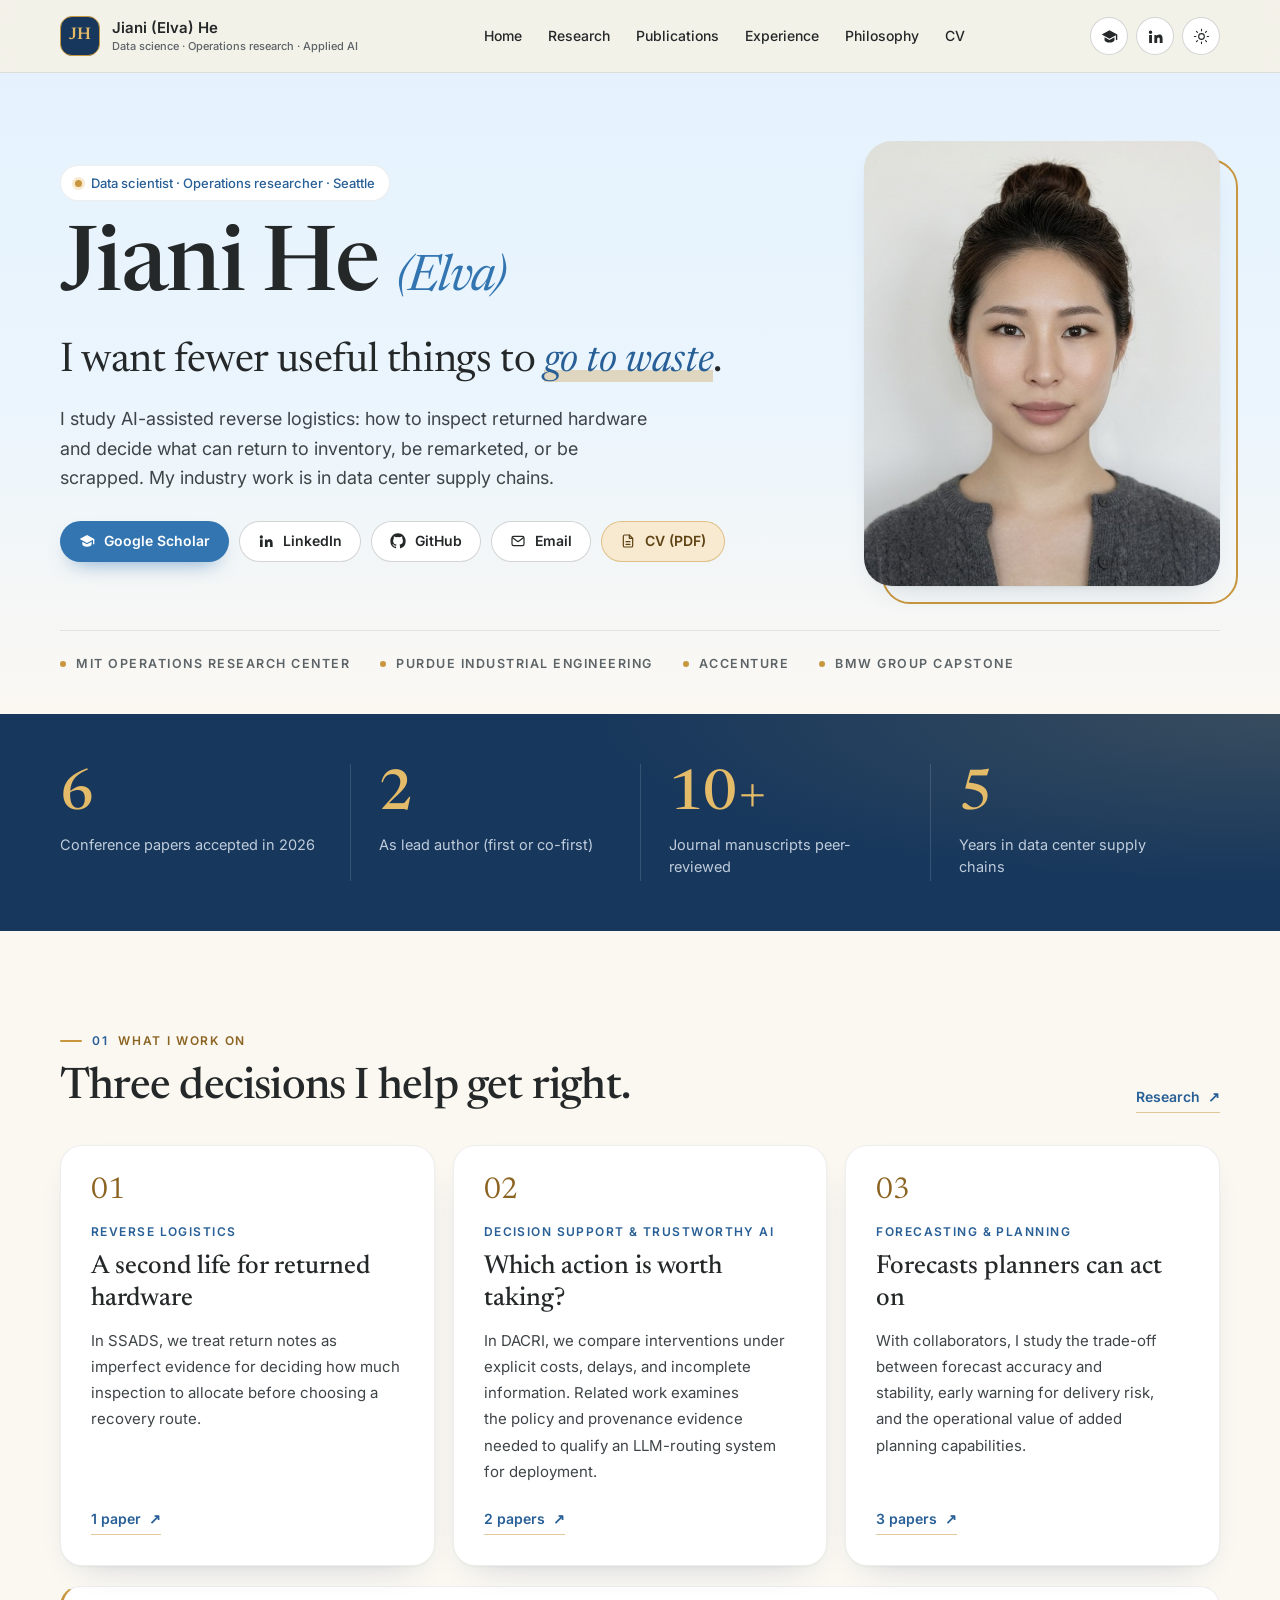
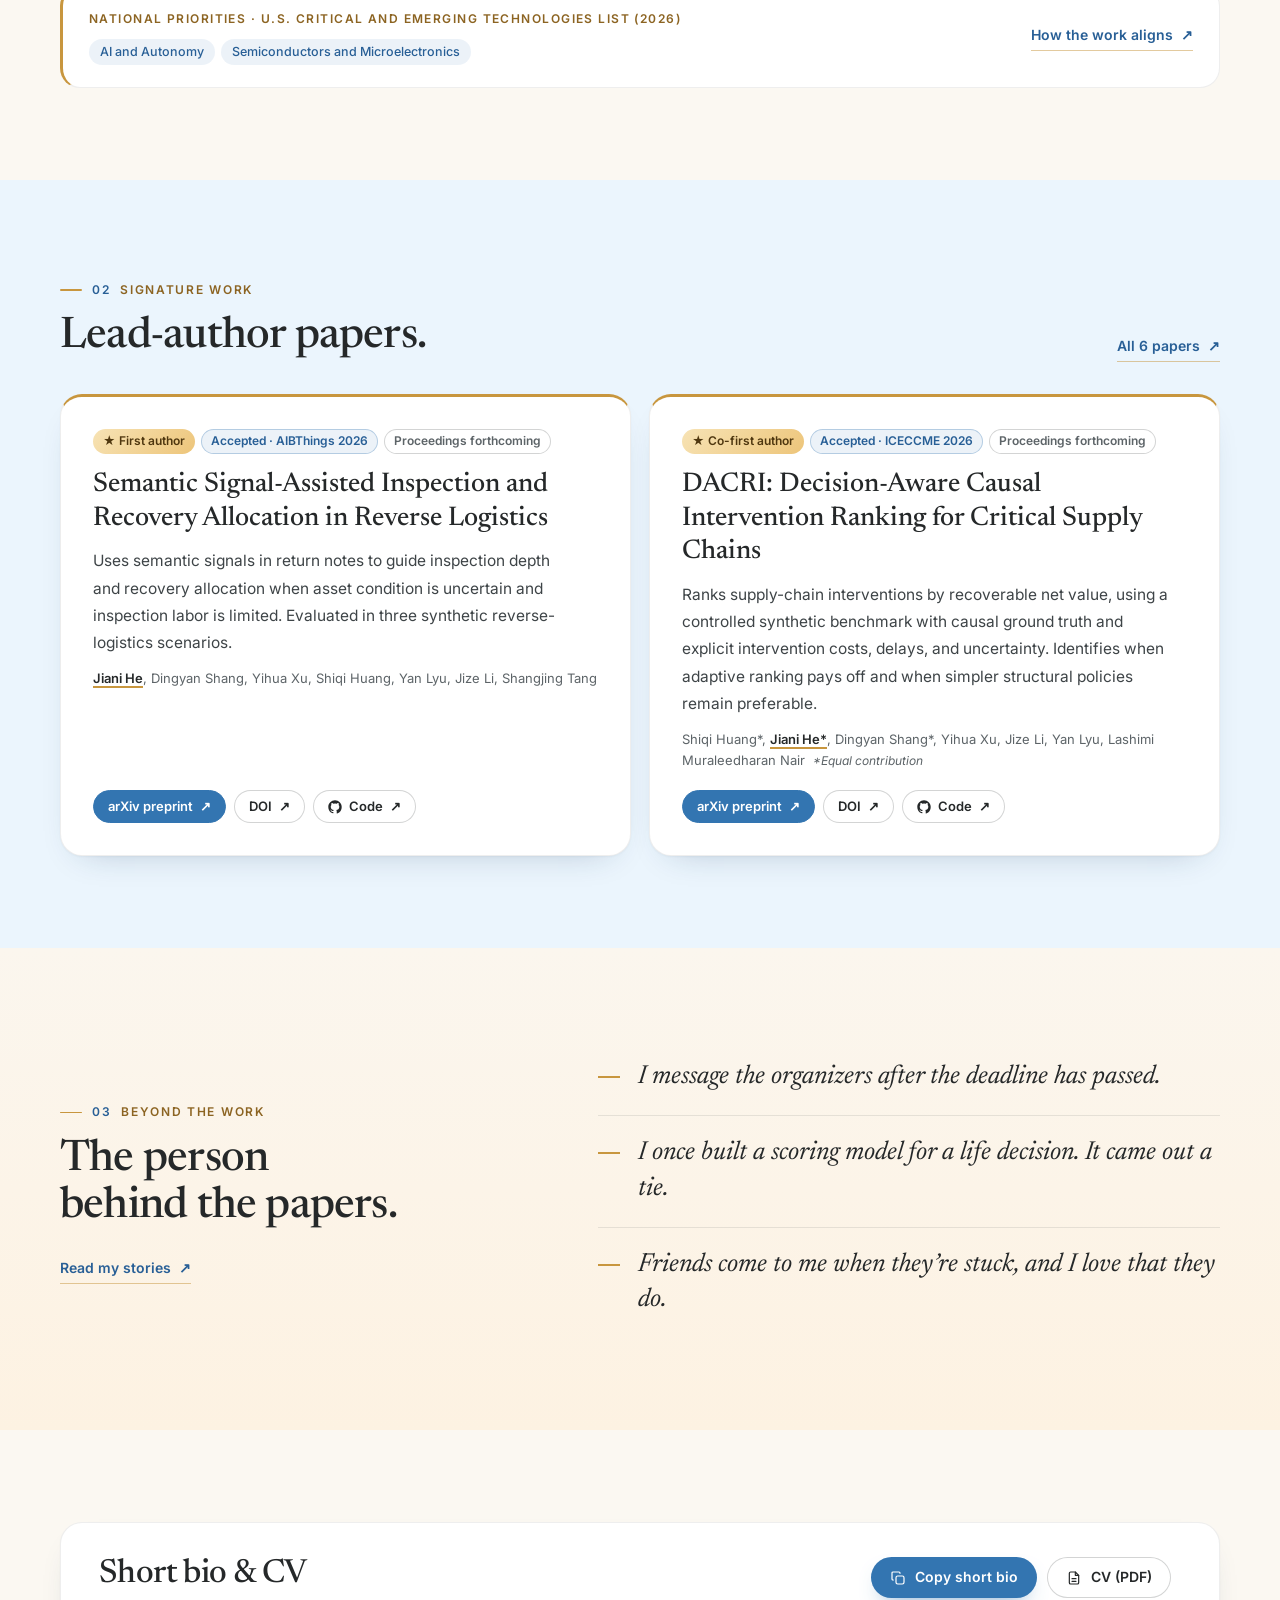
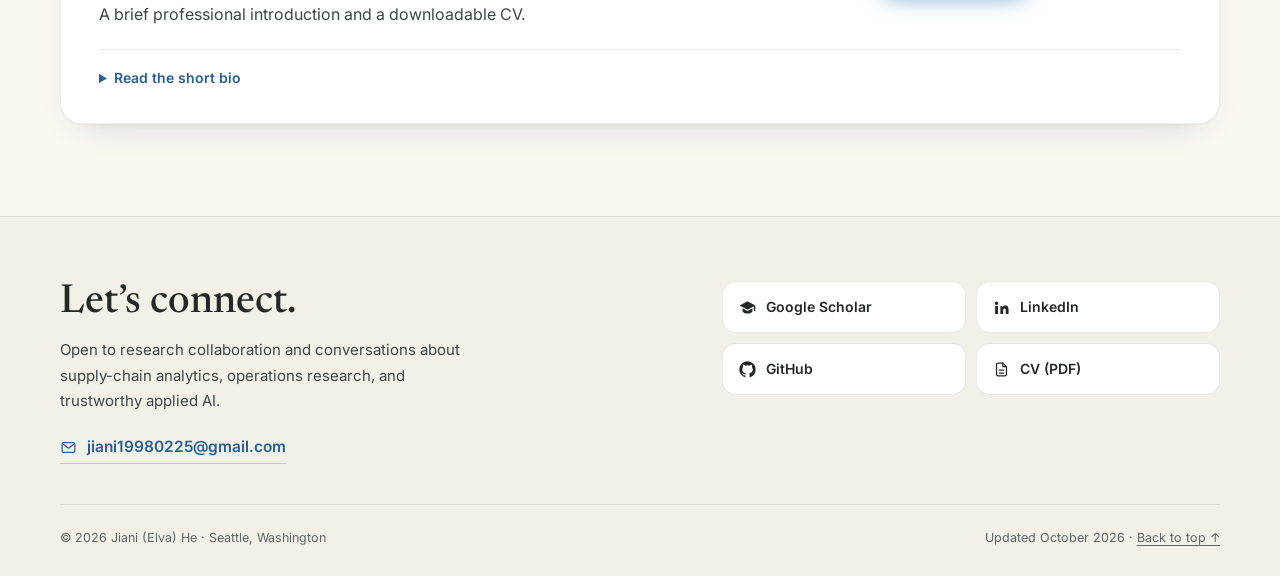
==== commit f4c167eb: "Center research narrative on reverse logistics and resource recovery" ====
--- a/index.html
+++ b/index.html
@@ -1,12 +1,12 @@
 <!doctype html>
-<html lang="en" class="no-js"><head><meta charset="utf-8"><meta name="viewport" content="width=device-width,initial-scale=1"><title>Jiani (Elva) He — Data Science, Research &amp; Applied AI</title><meta name="description" content="Jiani (Elva) He builds AI and optimization for the supply chains behind data centers. Data Science Consultant at Accenture, MIT Operations Research Center alumna, and author of six 2026 conference papers."><meta name="author" content="Jiani (Elva) He"><meta name="theme-color" content="#EBF5FD"><link rel="canonical" href="https://jiani19980225.github.io/"><meta property="og:type" content="profile"><meta property="og:site_name" content="Jiani (Elva) He"><meta property="og:title" content="Jiani (Elva) He — Data Science, Research &amp; Applied AI"><meta property="og:description" content="Jiani (Elva) He builds AI and optimization for the supply chains behind data centers. Data Science Consultant at Accenture, MIT Operations Research Center alumna, and author of six 2026 conference papers."><meta property="og:url" content="https://jiani19980225.github.io/"><meta property="og:image" content="https://jiani19980225.github.io/assets/og-image.png"><meta property="og:image:width" content="1200"><meta property="og:image:height" content="630"><meta name="twitter:card" content="summary_large_image"><link rel="icon" href="assets/favicon.svg" type="image/svg+xml"><link rel="apple-touch-icon" href="assets/apple-touch-icon.png"><script>document.documentElement.classList.remove('no-js');try{const t=localStorage.getItem('jiani-theme');if(t==='dark'||t==='light')document.documentElement.dataset.theme=t;}catch(_){}</script><link rel="preconnect" href="https://fonts.googleapis.com"><link rel="preconnect" href="https://fonts.gstatic.com" crossorigin><link rel="stylesheet" href="https://fonts.googleapis.com/css2?family=Inter:wght@400;500;600;700&amp;family=Newsreader:ital,opsz,wght@0,6..72,400;0,6..72,500;0,6..72,600;1,6..72,400;1,6..72,500&amp;display=swap"><link rel="stylesheet" href="assets/styles.css"><script src="assets/site.js" defer></script><script type="application/ld+json">{"@context": "https://schema.org", "@type": "Person", "name": "Jiani (Elva) He", "url": "https://jiani19980225.github.io/", "email": "mailto:jiani19980225@gmail.com", "jobTitle": "Data Science Consultant", "worksFor": {"@type": "Organization", "name": "Accenture"}, "address": {"@type": "PostalAddress", "addressLocality": "Seattle", "addressRegion": "WA"}, "sameAs": ["https://scholar.google.com/citations?user=QoV_NDIAAAAJ&hl=en", "https://www.linkedin.com/in/jianihe", "https://github.com/jiani19980225"], "image": "https://jiani19980225.github.io/assets/headshot.jpg", "knowsAbout": ["Demand forecasting", "Operations research", "Causal decision support", "Reverse logistics", "Supply-chain analytics", "Applied AI"], "alumniOf": [{"@type": "CollegeOrUniversity", "name": "Massachusetts Institute of Technology"}, {"@type": "CollegeOrUniversity", "name": "Purdue University"}]}</script></head><body><a class="skip" href="#main-content">Skip to main content</a>
+<html lang="en" class="no-js"><head><meta charset="utf-8"><meta name="viewport" content="width=device-width,initial-scale=1"><title>Jiani (Elva) He — Data Science, Research &amp; Applied AI</title><meta name="description" content="Jiani (Elva) He researches AI-assisted reverse logistics and resource recovery, with industry experience in data center supply chains. Explore research, publications, and the ideas behind the work."><meta name="author" content="Jiani (Elva) He"><meta name="theme-color" content="#EBF5FD"><link rel="canonical" href="https://jiani19980225.github.io/"><meta property="og:type" content="profile"><meta property="og:site_name" content="Jiani (Elva) He"><meta property="og:title" content="Jiani (Elva) He — Data Science, Research &amp; Applied AI"><meta property="og:description" content="Jiani (Elva) He researches AI-assisted reverse logistics and resource recovery, with industry experience in data center supply chains. Explore research, publications, and the ideas behind the work."><meta property="og:url" content="https://jiani19980225.github.io/"><meta property="og:image" content="https://jiani19980225.github.io/assets/og-image.png"><meta property="og:image:width" content="1200"><meta property="og:image:height" content="630"><meta name="twitter:card" content="summary_large_image"><link rel="icon" href="assets/favicon.svg" type="image/svg+xml"><link rel="apple-touch-icon" href="assets/apple-touch-icon.png"><script>document.documentElement.classList.remove('no-js');try{const t=localStorage.getItem('jiani-theme');if(t==='dark'||t==='light')document.documentElement.dataset.theme=t;}catch(_){}</script><link rel="preconnect" href="https://fonts.googleapis.com"><link rel="preconnect" href="https://fonts.gstatic.com" crossorigin><link rel="stylesheet" href="https://fonts.googleapis.com/css2?family=Inter:wght@400;500;600;700&amp;family=Newsreader:ital,opsz,wght@0,6..72,400;0,6..72,500;0,6..72,600;1,6..72,400;1,6..72,500&amp;display=swap"><link rel="stylesheet" href="assets/styles.css"><script src="assets/site.js" defer></script><script type="application/ld+json">{"@context": "https://schema.org", "@type": "Person", "name": "Jiani (Elva) He", "url": "https://jiani19980225.github.io/", "email": "mailto:jiani19980225@gmail.com", "jobTitle": "Data Science Consultant", "worksFor": {"@type": "Organization", "name": "Accenture"}, "address": {"@type": "PostalAddress", "addressLocality": "Seattle", "addressRegion": "WA"}, "sameAs": ["https://scholar.google.com/citations?user=QoV_NDIAAAAJ&hl=en", "https://www.linkedin.com/in/jianihe", "https://github.com/jiani19980225"], "image": "https://jiani19980225.github.io/assets/headshot.jpg", "knowsAbout": ["Demand forecasting", "Operations research", "Causal decision support", "Reverse logistics", "Supply-chain analytics", "Applied AI"], "alumniOf": [{"@type": "CollegeOrUniversity", "name": "Massachusetts Institute of Technology"}, {"@type": "CollegeOrUniversity", "name": "Purdue University"}]}</script></head><body><a class="skip" href="#main-content">Skip to main content</a>
 <header class="site-header"><div class="wrap header-inner">
 <a class="wordmark" href="index.html" aria-label="Jiani (Elva) He — home"><span class="monogram" aria-hidden="true">JH</span><span class="brand-name">Jiani (Elva) He<span class="brand-sub">Data science · Operations research · Applied AI</span></span></a>
 <nav class="primary-nav" id="primary-navigation" aria-label="Primary"><a href="index.html">Home</a><a href="research.html">Research</a><a href="publications.html">Publications</a><a href="experience.html">Experience</a><a href="philosophy.html">Philosophy</a><a href="cv.html">CV</a></nav>
 <div class="header-tools"><a href="https://scholar.google.com/citations?user=QoV_NDIAAAAJ&amp;hl=en" class="icon-btn" target="_blank" rel="noopener noreferrer"><svg viewBox="0 0 24 24" fill="currentColor" aria-hidden="true"><path d="M12 3 1 9l11 6 9-4.91V17h2V9L12 3Z"/><path d="M5 13.18v3.6C5 18.6 8.13 20.5 12 20.5s7-1.9 7-3.72v-3.6L12 17l-7-3.82Z"/></svg><span class="sr-only">Google Scholar</span><span class="sr-only"> (opens in a new tab)</span></a><a href="https://www.linkedin.com/in/jianihe" class="icon-btn" target="_blank" rel="noopener noreferrer"><svg viewBox="0 0 24 24" fill="currentColor" aria-hidden="true"><path d="M4.98 3.5a2.5 2.5 0 1 1 0 5 2.5 2.5 0 0 1 0-5ZM3 9.75h4V21H3V9.75Zm6.5 0h3.83v1.54h.06c.53-1 1.84-2.06 3.79-2.06 4.05 0 4.8 2.67 4.8 6.13V21h-4v-4.98c0-1.19-.02-2.72-1.66-2.72-1.66 0-1.92 1.3-1.92 2.63V21h-4V9.75Z"/></svg><span class="sr-only">LinkedIn</span><span class="sr-only"> (opens in a new tab)</span></a><button class="icon-btn theme-toggle" aria-label="Switch to dark theme" aria-pressed="false"><svg viewBox="0 0 24 24" fill="none" stroke="currentColor" stroke-width="1.6" stroke-linecap="round" aria-hidden="true"><circle cx="12" cy="12" r="4"/><path d="M12 2v2m0 16v2M2 12h2m16 0h2M4.9 4.9l1.4 1.4m11.4 11.4 1.4 1.4m0-14.2-1.4 1.4M6.3 17.7l-1.4 1.4"/></svg></button><button class="icon-btn menu-toggle" aria-expanded="false" aria-controls="primary-navigation" aria-label="Open menu"><span class="bars" aria-hidden="true"></span></button></div>
-</div></header><main id="main-content" tabindex="-1"><section class="band band-hero" aria-labelledby="home-title"><div class="wrap hero"><div class="hero-copy"><p class="kicker"><span class="dot" aria-hidden="true"></span>Data scientist · Operations researcher · Seattle</p><h1 id="home-title">Jiani He <span class="alt">(Elva)</span></h1><p class="hero-mission">The world has enough resources. The hard part is <em>using them well</em>.</p><p class="hero-sub">I build AI and optimization for the supply chains behind data centers, the physical backbone of the AI economy.</p><div class="profile-links"><a href="https://scholar.google.com/citations?user=QoV_NDIAAAAJ&amp;hl=en" class="btn btn-primary" target="_blank" rel="noopener noreferrer"><svg viewBox="0 0 24 24" fill="currentColor" aria-hidden="true"><path d="M12 3 1 9l11 6 9-4.91V17h2V9L12 3Z"/><path d="M5 13.18v3.6C5 18.6 8.13 20.5 12 20.5s7-1.9 7-3.72v-3.6L12 17l-7-3.82Z"/></svg>Google Scholar<span class="sr-only"> (opens in a new tab)</span></a><a href="https://www.linkedin.com/in/jianihe" class="btn btn-soft" target="_blank" rel="noopener noreferrer"><svg viewBox="0 0 24 24" fill="currentColor" aria-hidden="true"><path d="M4.98 3.5a2.5 2.5 0 1 1 0 5 2.5 2.5 0 0 1 0-5ZM3 9.75h4V21H3V9.75Zm6.5 0h3.83v1.54h.06c.53-1 1.84-2.06 3.79-2.06 4.05 0 4.8 2.67 4.8 6.13V21h-4v-4.98c0-1.19-.02-2.72-1.66-2.72-1.66 0-1.92 1.3-1.92 2.63V21h-4V9.75Z"/></svg>LinkedIn<span class="sr-only"> (opens in a new tab)</span></a><a href="https://github.com/jiani19980225" class="btn btn-soft" target="_blank" rel="noopener noreferrer"><svg viewBox="0 0 24 24" fill="currentColor" aria-hidden="true"><path d="M12 .5C5.65.5.5 5.65.5 12a11.5 11.5 0 0 0 7.86 10.92c.58.1.79-.25.79-.56v-2c-3.2.7-3.87-1.37-3.87-1.37-.53-1.33-1.28-1.69-1.28-1.69-1.05-.72.08-.7.08-.7 1.16.08 1.77 1.19 1.77 1.19 1.03 1.77 2.7 1.26 3.36.96.1-.75.4-1.26.73-1.55-2.55-.29-5.24-1.28-5.24-5.68 0-1.26.45-2.28 1.19-3.09-.12-.29-.52-1.46.11-3.05 0 0 .97-.31 3.17 1.18a11 11 0 0 1 5.77 0c2.2-1.49 3.17-1.18 3.17-1.18.63 1.59.23 2.76.11 3.05.74.81 1.19 1.83 1.19 3.09 0 4.41-2.69 5.39-5.25 5.67.41.36.78 1.06.78 2.14v3.17c0 .31.21.67.8.56A11.5 11.5 0 0 0 23.5 12C23.5 5.65 18.35.5 12 .5Z"/></svg>GitHub<span class="sr-only"> (opens in a new tab)</span></a><a class="btn btn-soft" href="mailto:jiani19980225@gmail.com"><svg viewBox="0 0 24 24" fill="none" stroke="currentColor" stroke-width="1.8" stroke-linecap="round" stroke-linejoin="round" aria-hidden="true"><rect x="3" y="5" width="18" height="14" rx="2.5"/><path d="m4 7 8 6 8-6"/></svg>Email</a><a class="btn btn-gold" href="assets/Jiani_He_CV.pdf" download><svg viewBox="0 0 24 24" fill="none" stroke="currentColor" stroke-width="1.8" stroke-linecap="round" stroke-linejoin="round" aria-hidden="true"><path d="M14 3H7a2 2 0 0 0-2 2v14a2 2 0 0 0 2 2h10a2 2 0 0 0 2-2V8l-5-5Z"/><path d="M14 3v5h5M9 13h6M9 17h6"/></svg>CV (PDF)</a></div></div><figure class="portrait"><img src="assets/headshot.jpg" width="640" height="800" alt="Portrait of Jiani (Elva) He"></figure></div><div class="wrap"><ul class="credentials" aria-label="Education and experience"><li>MIT Operations Research Center</li><li>Purdue Industrial Engineering</li><li>Accenture</li><li>BMW Group capstone</li></ul></div></section>
+</div></header><main id="main-content" tabindex="-1"><section class="band band-hero" aria-labelledby="home-title"><div class="wrap hero"><div class="hero-copy"><p class="kicker"><span class="dot" aria-hidden="true"></span>Data scientist · Operations researcher · Seattle</p><h1 id="home-title">Jiani He <span class="alt">(Elva)</span></h1><p class="hero-mission">I want fewer useful things to <em>go to waste</em>.</p><p class="hero-sub">I study AI-assisted reverse logistics: how to inspect returned hardware and decide what can return to inventory, be remarketed, or be scrapped. My industry work is in data center supply chains.</p><div class="profile-links"><a href="https://scholar.google.com/citations?user=QoV_NDIAAAAJ&amp;hl=en" class="btn btn-primary" target="_blank" rel="noopener noreferrer"><svg viewBox="0 0 24 24" fill="currentColor" aria-hidden="true"><path d="M12 3 1 9l11 6 9-4.91V17h2V9L12 3Z"/><path d="M5 13.18v3.6C5 18.6 8.13 20.5 12 20.5s7-1.9 7-3.72v-3.6L12 17l-7-3.82Z"/></svg>Google Scholar<span class="sr-only"> (opens in a new tab)</span></a><a href="https://www.linkedin.com/in/jianihe" class="btn btn-soft" target="_blank" rel="noopener noreferrer"><svg viewBox="0 0 24 24" fill="currentColor" aria-hidden="true"><path d="M4.98 3.5a2.5 2.5 0 1 1 0 5 2.5 2.5 0 0 1 0-5ZM3 9.75h4V21H3V9.75Zm6.5 0h3.83v1.54h.06c.53-1 1.84-2.06 3.79-2.06 4.05 0 4.8 2.67 4.8 6.13V21h-4v-4.98c0-1.19-.02-2.72-1.66-2.72-1.66 0-1.92 1.3-1.92 2.63V21h-4V9.75Z"/></svg>LinkedIn<span class="sr-only"> (opens in a new tab)</span></a><a href="https://github.com/jiani19980225" class="btn btn-soft" target="_blank" rel="noopener noreferrer"><svg viewBox="0 0 24 24" fill="currentColor" aria-hidden="true"><path d="M12 .5C5.65.5.5 5.65.5 12a11.5 11.5 0 0 0 7.86 10.92c.58.1.79-.25.79-.56v-2c-3.2.7-3.87-1.37-3.87-1.37-.53-1.33-1.28-1.69-1.28-1.69-1.05-.72.08-.7.08-.7 1.16.08 1.77 1.19 1.77 1.19 1.03 1.77 2.7 1.26 3.36.96.1-.75.4-1.26.73-1.55-2.55-.29-5.24-1.28-5.24-5.68 0-1.26.45-2.28 1.19-3.09-.12-.29-.52-1.46.11-3.05 0 0 .97-.31 3.17 1.18a11 11 0 0 1 5.77 0c2.2-1.49 3.17-1.18 3.17-1.18.63 1.59.23 2.76.11 3.05.74.81 1.19 1.83 1.19 3.09 0 4.41-2.69 5.39-5.25 5.67.41.36.78 1.06.78 2.14v3.17c0 .31.21.67.8.56A11.5 11.5 0 0 0 23.5 12C23.5 5.65 18.35.5 12 .5Z"/></svg>GitHub<span class="sr-only"> (opens in a new tab)</span></a><a class="btn btn-soft" href="mailto:jiani19980225@gmail.com"><svg viewBox="0 0 24 24" fill="none" stroke="currentColor" stroke-width="1.8" stroke-linecap="round" stroke-linejoin="round" aria-hidden="true"><rect x="3" y="5" width="18" height="14" rx="2.5"/><path d="m4 7 8 6 8-6"/></svg>Email</a><a class="btn btn-gold" href="assets/Jiani_He_CV.pdf" download><svg viewBox="0 0 24 24" fill="none" stroke="currentColor" stroke-width="1.8" stroke-linecap="round" stroke-linejoin="round" aria-hidden="true"><path d="M14 3H7a2 2 0 0 0-2 2v14a2 2 0 0 0 2 2h10a2 2 0 0 0 2-2V8l-5-5Z"/><path d="M14 3v5h5M9 13h6M9 17h6"/></svg>CV (PDF)</a></div></div><figure class="portrait"><img src="assets/headshot.jpg" width="640" height="800" alt="Portrait of Jiani (Elva) He"></figure></div><div class="wrap"><ul class="credentials" aria-label="Education and experience"><li>MIT Operations Research Center</li><li>Purdue Industrial Engineering</li><li>Accenture</li><li>BMW Group capstone</li></ul></div></section>
 <section class="band band-navy band-stats" aria-label="Achievements at a glance"><div class="wrap stats"><div class="stat"><span class="stat-value">6</span><span class="stat-label">Conference papers accepted in 2026</span></div><div class="stat"><span class="stat-value">2</span><span class="stat-label">As lead author (first or co-first)</span></div><div class="stat"><span class="stat-value">10+</span><span class="stat-label">Journal manuscripts peer-reviewed</span></div><div class="stat"><span class="stat-value">5</span><span class="stat-label">Years in data center supply chains</span></div></div></section>
-<section class="band" aria-labelledby="work-title"><div class="wrap"><div class="section-head"><div><p class="eyebrow"><span class=num>01</span>What I work on</p><h2 id="work-title">Three decisions I help get right.</h2></div><a class="link-arrow" href="research.html">Research <span class="arrow" aria-hidden="true">↗</span></a></div><div class="directions"><article class="card direction"><span class="direction-num">01</span><p class="direction-label">Forecasting &amp; planning</p><h3>Forecasts planners can act on</h3><p>Accurate isn’t enough if the forecast swings every week. I build forecasting and early-warning methods steady enough to plan around, and test whether new planning tools actually change outcomes.</p><a class="link-arrow" href="research.html#forecast">3 papers <span class="arrow" aria-hidden="true">↗</span></a></article><article class="card direction"><span class="direction-num">02</span><p class="direction-label">Decision support &amp; trustworthy AI</p><h3>The intervention that recovers the most</h3><p>Knowing what broke is half the job. I rank supply-chain interventions by the value they recover under partial, delayed information, and test when AI recommendations are safe to deploy.</p><a class="link-arrow" href="research.html#decide">2 papers <span class="arrow" aria-hidden="true">↗</span></a></article><article class="card direction"><span class="direction-num">03</span><p class="direction-label">Reverse logistics</p><h3>A second life for data center hardware</h3><p>Retired hardware can be reused, resold, or recycled, if the right units get inspected. I use AI to read return notes and send scarce inspection labor where it recovers the most value.</p><a class="link-arrow" href="research.html#recover">1 paper <span class="arrow" aria-hidden="true">↗</span></a></article></div><div class="cet-strip"><div><p class="cet-strip-label">National priorities · U.S. Critical and Emerging Technologies List (2026)</p><div class="chips"><span class="chip">AI and Autonomy</span><span class="chip">Semiconductors and Microelectronics</span></div></div><a class="link-arrow" href="research.html#cet">How the work aligns <span class="arrow" aria-hidden="true">↗</span></a></div></div></section>
-<section class="band band-sky" aria-labelledby="signature-title"><div class="wrap"><div class="section-head"><div><p class="eyebrow"><span class=num>02</span>Signature work</p><h2 id="signature-title">Lead-author papers.</h2></div><a class="link-arrow" href="publications.html">All 6 papers <span class="arrow" aria-hidden="true">↗</span></a></div><div class="signatures"><article class="card signature"><div class="badges"><span class="badge badge-first">★ First author</span><span class="badge badge-accepted">Accepted · AIBThings 2026</span><span class="badge badge-note">Proceedings forthcoming</span></div><h3><a href="publications.html#ssads">Semantic Signal-Assisted Inspection and Recovery Allocation in Reverse Logistics</a></h3><p class="signature-text">Uses semantic signals in return notes to guide inspection depth and recovery allocation when asset condition is uncertain and inspection labor is limited. Evaluated in three synthetic reverse-logistics scenarios.</p><p class="authors"><strong class="me">Jiani He</strong>, Dingyan Shang, Yihua Xu, Shiqi Huang, Yan Lyu, Jize Li, Shangjing Tang</p><div class="pub-links"><a href="https://arxiv.org/abs/2609.02116" class="primary" target="_blank" rel="noopener noreferrer">arXiv preprint <span class="arrow" aria-hidden="true">↗</span><span class="sr-only"> (opens in a new tab)</span></a><a href="https://doi.org/10.48550/arXiv.2609.02116" class="" target="_blank" rel="noopener noreferrer">DOI <span class="arrow" aria-hidden="true">↗</span><span class="sr-only"> (opens in a new tab)</span></a><a href="https://github.com/jiani19980225/ssads-reverse-logistics" class="" target="_blank" rel="noopener noreferrer"><svg viewBox="0 0 24 24" fill="currentColor" aria-hidden="true"><path d="M12 .5C5.65.5.5 5.65.5 12a11.5 11.5 0 0 0 7.86 10.92c.58.1.79-.25.79-.56v-2c-3.2.7-3.87-1.37-3.87-1.37-.53-1.33-1.28-1.69-1.28-1.69-1.05-.72.08-.7.08-.7 1.16.08 1.77 1.19 1.77 1.19 1.03 1.77 2.7 1.26 3.36.96.1-.75.4-1.26.73-1.55-2.55-.29-5.24-1.28-5.24-5.68 0-1.26.45-2.28 1.19-3.09-.12-.29-.52-1.46.11-3.05 0 0 .97-.31 3.17 1.18a11 11 0 0 1 5.77 0c2.2-1.49 3.17-1.18 3.17-1.18.63 1.59.23 2.76.11 3.05.74.81 1.19 1.83 1.19 3.09 0 4.41-2.69 5.39-5.25 5.67.41.36.78 1.06.78 2.14v3.17c0 .31.21.67.8.56A11.5 11.5 0 0 0 23.5 12C23.5 5.65 18.35.5 12 .5Z"/></svg>Code <span class="arrow" aria-hidden="true">↗</span><span class="sr-only"> (opens in a new tab)</span></a></div></article><article class="card signature"><div class="badges"><span class="badge badge-first">★ Co-first author</span><span class="badge badge-accepted">Accepted · ICECCME 2026</span><span class="badge badge-note">Proceedings forthcoming</span></div><h3><a href="publications.html#dacri">DACRI: Decision-Aware Causal Intervention Ranking for Critical Supply Chains</a></h3><p class="signature-text">Ranks supply-chain interventions by recoverable net value, using a controlled synthetic benchmark with causal ground truth and explicit intervention costs, delays, and uncertainty. Identifies when adaptive ranking pays off and when simpler structural policies remain preferable.</p><p class="authors">Shiqi Huang*, <strong class="me">Jiani He*</strong>, Dingyan Shang, Yihua Xu, Jize Li, Yan Lyu, Lashimi Muraleedharan Nair <span class="equal-note">*Equal contribution</span></p><div class="pub-links"><a href="https://arxiv.org/abs/2608.11154" class="primary" target="_blank" rel="noopener noreferrer">arXiv preprint <span class="arrow" aria-hidden="true">↗</span><span class="sr-only"> (opens in a new tab)</span></a><a href="https://doi.org/10.48550/arXiv.2608.11154" class="" target="_blank" rel="noopener noreferrer">DOI <span class="arrow" aria-hidden="true">↗</span><span class="sr-only"> (opens in a new tab)</span></a><a href="https://github.com/jiani19980225/dacri-criticalscm-bench" class="" target="_blank" rel="noopener noreferrer"><svg viewBox="0 0 24 24" fill="currentColor" aria-hidden="true"><path d="M12 .5C5.65.5.5 5.65.5 12a11.5 11.5 0 0 0 7.86 10.92c.58.1.79-.25.79-.56v-2c-3.2.7-3.87-1.37-3.87-1.37-.53-1.33-1.28-1.69-1.28-1.69-1.05-.72.08-.7.08-.7 1.16.08 1.77 1.19 1.77 1.19 1.03 1.77 2.7 1.26 3.36.96.1-.75.4-1.26.73-1.55-2.55-.29-5.24-1.28-5.24-5.68 0-1.26.45-2.28 1.19-3.09-.12-.29-.52-1.46.11-3.05 0 0 .97-.31 3.17 1.18a11 11 0 0 1 5.77 0c2.2-1.49 3.17-1.18 3.17-1.18.63 1.59.23 2.76.11 3.05.74.81 1.19 1.83 1.19 3.09 0 4.41-2.69 5.39-5.25 5.67.41.36.78 1.06.78 2.14v3.17c0 .31.21.67.8.56A11.5 11.5 0 0 0 23.5 12C23.5 5.65 18.35.5 12 .5Z"/></svg>Code <span class="arrow" aria-hidden="true">↗</span><span class="sr-only"> (opens in a new tab)</span></a></div></article></div></div></section>
+<section class="band" aria-labelledby="work-title"><div class="wrap"><div class="section-head"><div><p class="eyebrow"><span class=num>01</span>What I work on</p><h2 id="work-title">Three decisions I help get right.</h2></div><a class="link-arrow" href="research.html">Research <span class="arrow" aria-hidden="true">↗</span></a></div><div class="directions"><article class="card direction"><span class="direction-num">01</span><p class="direction-label">Reverse logistics</p><h3>A second life for returned hardware</h3><p>In SSADS, we treat return notes as imperfect evidence for deciding how much inspection to allocate before choosing a recovery route.</p><a class="link-arrow" href="research.html#recover">1 paper <span class="arrow" aria-hidden="true">↗</span></a></article><article class="card direction"><span class="direction-num">02</span><p class="direction-label">Decision support &amp; trustworthy AI</p><h3>Which action is worth taking?</h3><p>In DACRI, we compare interventions under explicit costs, delays, and incomplete information. Related work examines the policy and provenance evidence needed to qualify an LLM-routing system for deployment.</p><a class="link-arrow" href="research.html#decide">2 papers <span class="arrow" aria-hidden="true">↗</span></a></article><article class="card direction"><span class="direction-num">03</span><p class="direction-label">Forecasting &amp; planning</p><h3>Forecasts planners can act on</h3><p>With collaborators, I study the trade-off between forecast accuracy and stability, early warning for delivery risk, and the operational value of added planning capabilities.</p><a class="link-arrow" href="research.html#forecast">3 papers <span class="arrow" aria-hidden="true">↗</span></a></article></div><div class="cet-strip"><div><p class="cet-strip-label">National priorities · U.S. Critical and Emerging Technologies List (2026)</p><div class="chips"><span class="chip">AI and Autonomy</span><span class="chip">Semiconductors and Microelectronics</span></div></div><a class="link-arrow" href="research.html#cet">How the work aligns <span class="arrow" aria-hidden="true">↗</span></a></div></div></section>
+<section class="band band-sky" aria-labelledby="signature-title"><div class="wrap"><div class="section-head"><div><p class="eyebrow"><span class=num>02</span>Signature work</p><h2 id="signature-title">Lead-author papers.</h2></div><a class="link-arrow" href="publications.html">All 6 papers <span class="arrow" aria-hidden="true">↗</span></a></div><div class="signatures"><article class="card signature"><div class="badges"><span class="badge badge-first">★ First author</span><span class="badge badge-accepted">Accepted · AIBThings 2026</span><span class="badge badge-note">Proceedings forthcoming</span></div><h3><a href="publications.html#ssads">Semantic Signal-Assisted Inspection and Recovery Allocation in Reverse Logistics</a></h3><p class="signature-text">Uses semantic signals in return notes to guide inspection depth and recovery allocation when asset condition is uncertain and inspection labor is limited. Evaluated in three synthetic reverse-logistics scenarios.</p><p class="authors"><strong class="me">Jiani He</strong>, Dingyan Shang, Yihua Xu, Shiqi Huang, Yan Lyu, Jize Li, Shangjing Tang</p><div class="pub-links"><a href="https://arxiv.org/abs/2609.02116" class="primary" target="_blank" rel="noopener noreferrer">arXiv preprint <span class="arrow" aria-hidden="true">↗</span><span class="sr-only"> (opens in a new tab)</span></a><a href="https://doi.org/10.48550/arXiv.2609.02116" class="" target="_blank" rel="noopener noreferrer">DOI <span class="arrow" aria-hidden="true">↗</span><span class="sr-only"> (opens in a new tab)</span></a><a href="https://github.com/jiani19980225/ssads-reverse-logistics" class="" target="_blank" rel="noopener noreferrer"><svg viewBox="0 0 24 24" fill="currentColor" aria-hidden="true"><path d="M12 .5C5.65.5.5 5.65.5 12a11.5 11.5 0 0 0 7.86 10.92c.58.1.79-.25.79-.56v-2c-3.2.7-3.87-1.37-3.87-1.37-.53-1.33-1.28-1.69-1.28-1.69-1.05-.72.08-.7.08-.7 1.16.08 1.77 1.19 1.77 1.19 1.03 1.77 2.7 1.26 3.36.96.1-.75.4-1.26.73-1.55-2.55-.29-5.24-1.28-5.24-5.68 0-1.26.45-2.28 1.19-3.09-.12-.29-.52-1.46.11-3.05 0 0 .97-.31 3.17 1.18a11 11 0 0 1 5.77 0c2.2-1.49 3.17-1.18 3.17-1.18.63 1.59.23 2.76.11 3.05.74.81 1.19 1.83 1.19 3.09 0 4.41-2.69 5.39-5.25 5.67.41.36.78 1.06.78 2.14v3.17c0 .31.21.67.8.56A11.5 11.5 0 0 0 23.5 12C23.5 5.65 18.35.5 12 .5Z"/></svg>Code <span class="arrow" aria-hidden="true">↗</span><span class="sr-only"> (opens in a new tab)</span></a></div></article><article class="card signature"><div class="badges"><span class="badge badge-first">★ Co-first author</span><span class="badge badge-accepted">Accepted · ICECCME 2026</span><span class="badge badge-note">Proceedings forthcoming</span></div><h3><a href="publications.html#dacri">DACRI: Decision-Aware Causal Intervention Ranking for Critical Supply Chains</a></h3><p class="signature-text">Ranks supply-chain interventions by recoverable net value, using a controlled synthetic benchmark with causal ground truth and explicit intervention costs, delays, and uncertainty. Identifies when adaptive ranking pays off and when simpler structural policies remain preferable.</p><p class="authors">Shiqi Huang*, <strong class="me">Jiani He*</strong>, Dingyan Shang*, Yihua Xu, Jize Li, Yan Lyu, Lashimi Muraleedharan Nair <span class="equal-note">*Equal contribution</span></p><div class="pub-links"><a href="https://arxiv.org/abs/2608.11154" class="primary" target="_blank" rel="noopener noreferrer">arXiv preprint <span class="arrow" aria-hidden="true">↗</span><span class="sr-only"> (opens in a new tab)</span></a><a href="https://doi.org/10.48550/arXiv.2608.11154" class="" target="_blank" rel="noopener noreferrer">DOI <span class="arrow" aria-hidden="true">↗</span><span class="sr-only"> (opens in a new tab)</span></a><a href="https://github.com/jiani19980225/dacri-criticalscm-bench" class="" target="_blank" rel="noopener noreferrer"><svg viewBox="0 0 24 24" fill="currentColor" aria-hidden="true"><path d="M12 .5C5.65.5.5 5.65.5 12a11.5 11.5 0 0 0 7.86 10.92c.58.1.79-.25.79-.56v-2c-3.2.7-3.87-1.37-3.87-1.37-.53-1.33-1.28-1.69-1.28-1.69-1.05-.72.08-.7.08-.7 1.16.08 1.77 1.19 1.77 1.19 1.03 1.77 2.7 1.26 3.36.96.1-.75.4-1.26.73-1.55-2.55-.29-5.24-1.28-5.24-5.68 0-1.26.45-2.28 1.19-3.09-.12-.29-.52-1.46.11-3.05 0 0 .97-.31 3.17 1.18a11 11 0 0 1 5.77 0c2.2-1.49 3.17-1.18 3.17-1.18.63 1.59.23 2.76.11 3.05.74.81 1.19 1.83 1.19 3.09 0 4.41-2.69 5.39-5.25 5.67.41.36.78 1.06.78 2.14v3.17c0 .31.21.67.8.56A11.5 11.5 0 0 0 23.5 12C23.5 5.65 18.35.5 12 .5Z"/></svg>Code <span class="arrow" aria-hidden="true">↗</span><span class="sr-only"> (opens in a new tab)</span></a></div></article></div></div></section>
 <section class="band band-champagne" aria-labelledby="beyond-title"><div class="wrap beyond"><div><p class="eyebrow"><span class=num>03</span>Beyond the work</p><h2 id="beyond-title">The person behind the papers.</h2><a class="link-arrow" href="philosophy.html">Read my stories <span class="arrow" aria-hidden="true">↗</span></a></div><ul class="beyond-list"><li>I message the organizers after the deadline has passed.</li><li>I once built a scoring model for a life decision. It came out a tie.</li><li>Friends come to me when they’re stuck, and I love that they do.</li></ul></div></section>
-<section class="band" aria-labelledby="kit-title"><div class="wrap"><div class="card kit"><div class="kit-copy"><h2 id="kit-title">Writing about my work?</h2><p>Thank you. Here is a short bio you can copy, along with my CV.</p></div><div class="kit-actions"><button class="btn btn-primary copy-bio" data-copy="#bio-text"><svg viewBox="0 0 24 24" fill="none" stroke="currentColor" stroke-width="1.8" stroke-linecap="round" stroke-linejoin="round" aria-hidden="true"><rect x="9" y="9" width="12" height="12" rx="2.5"/><path d="M5 15H4.5A1.5 1.5 0 0 1 3 13.5v-9A1.5 1.5 0 0 1 4.5 3h9A1.5 1.5 0 0 1 15 4.5V5"/></svg>Copy short bio</button><a class="btn btn-soft" href="assets/Jiani_He_CV.pdf" download><svg viewBox="0 0 24 24" fill="none" stroke="currentColor" stroke-width="1.8" stroke-linecap="round" stroke-linejoin="round" aria-hidden="true"><path d="M14 3H7a2 2 0 0 0-2 2v14a2 2 0 0 0 2 2h10a2 2 0 0 0 2-2V8l-5-5Z"/><path d="M14 3v5h5M9 13h6M9 17h6"/></svg>CV (PDF)</a><p class="copy-status bio-status" role="status"></p></div><details class="kit-bio"><summary>Read the short bio</summary><p id="bio-text">Jiani (Elva) He is a data scientist and operations researcher who builds AI and optimization methods for the supply chains behind data center infrastructure. As a Data Science Consultant at Accenture, Jiani has spent five years leading planning analytics across the forward and reverse supply chain of a technology client’s data centers, and was promoted from Senior Analyst to Consultant in 2024. In 2026, Jiani co-authored six papers accepted at international conferences, including a first-author paper at AIBThings and a co-first-author paper at ICECCME, on demand-forecast stability, causal intervention ranking, AI assurance, and AI-assisted reverse logistics. Jiani has peer-reviewed more than ten journal manuscripts and holds an MS in Business Analytics from MIT’s Operations Research Center (GPA 4.7/5.0) and a BS in Industrial Engineering from Purdue University (Honors &amp; Distinction).</p></details></div></div></section></main><footer class="site-footer" id="contact"><div class="wrap"><div class="footer-card"><div><p class="footer-title">Let’s connect.</p><p class="footer-description">Open to research collaboration and conversations about supply-chain analytics, operations research, and trustworthy applied AI.</p><a class="footer-email" href="mailto:jiani19980225@gmail.com"><svg viewBox="0 0 24 24" fill="none" stroke="currentColor" stroke-width="1.8" stroke-linecap="round" stroke-linejoin="round" aria-hidden="true"><rect x="3" y="5" width="18" height="14" rx="2.5"/><path d="m4 7 8 6 8-6"/></svg>jiani19980225@gmail.com</a></div><nav class="footer-links" aria-label="Profiles"><a href="https://scholar.google.com/citations?user=QoV_NDIAAAAJ&amp;hl=en" class="" target="_blank" rel="noopener noreferrer"><svg viewBox="0 0 24 24" fill="currentColor" aria-hidden="true"><path d="M12 3 1 9l11 6 9-4.91V17h2V9L12 3Z"/><path d="M5 13.18v3.6C5 18.6 8.13 20.5 12 20.5s7-1.9 7-3.72v-3.6L12 17l-7-3.82Z"/></svg>Google Scholar<span class="sr-only"> (opens in a new tab)</span></a><a href="https://www.linkedin.com/in/jianihe" class="" target="_blank" rel="noopener noreferrer"><svg viewBox="0 0 24 24" fill="currentColor" aria-hidden="true"><path d="M4.98 3.5a2.5 2.5 0 1 1 0 5 2.5 2.5 0 0 1 0-5ZM3 9.75h4V21H3V9.75Zm6.5 0h3.83v1.54h.06c.53-1 1.84-2.06 3.79-2.06 4.05 0 4.8 2.67 4.8 6.13V21h-4v-4.98c0-1.19-.02-2.72-1.66-2.72-1.66 0-1.92 1.3-1.92 2.63V21h-4V9.75Z"/></svg>LinkedIn<span class="sr-only"> (opens in a new tab)</span></a><a href="https://github.com/jiani19980225" class="" target="_blank" rel="noopener noreferrer"><svg viewBox="0 0 24 24" fill="currentColor" aria-hidden="true"><path d="M12 .5C5.65.5.5 5.65.5 12a11.5 11.5 0 0 0 7.86 10.92c.58.1.79-.25.79-.56v-2c-3.2.7-3.87-1.37-3.87-1.37-.53-1.33-1.28-1.69-1.28-1.69-1.05-.72.08-.7.08-.7 1.16.08 1.77 1.19 1.77 1.19 1.03 1.77 2.7 1.26 3.36.96.1-.75.4-1.26.73-1.55-2.55-.29-5.24-1.28-5.24-5.68 0-1.26.45-2.28 1.19-3.09-.12-.29-.52-1.46.11-3.05 0 0 .97-.31 3.17 1.18a11 11 0 0 1 5.77 0c2.2-1.49 3.17-1.18 3.17-1.18.63 1.59.23 2.76.11 3.05.74.81 1.19 1.83 1.19 3.09 0 4.41-2.69 5.39-5.25 5.67.41.36.78 1.06.78 2.14v3.17c0 .31.21.67.8.56A11.5 11.5 0 0 0 23.5 12C23.5 5.65 18.35.5 12 .5Z"/></svg>GitHub<span class="sr-only"> (opens in a new tab)</span></a><a href="assets/Jiani_He_CV.pdf" download><svg viewBox="0 0 24 24" fill="none" stroke="currentColor" stroke-width="1.8" stroke-linecap="round" stroke-linejoin="round" aria-hidden="true"><path d="M14 3H7a2 2 0 0 0-2 2v14a2 2 0 0 0 2 2h10a2 2 0 0 0 2-2V8l-5-5Z"/><path d="M14 3v5h5M9 13h6M9 17h6"/></svg>CV (PDF)</a></nav></div><div class="footer-bottom"><span>© 2026 Jiani (Elva) He · Seattle, Washington</span><span>Updated October 2026 · <a href="#main-content">Back to top ↑</a></span></div></div></footer></body></html>
+<section class="band" aria-labelledby="kit-title"><div class="wrap"><div class="card kit"><div class="kit-copy"><h2 id="kit-title">Short bio &amp; CV</h2><p>A brief professional introduction and a downloadable CV.</p></div><div class="kit-actions"><button class="btn btn-primary copy-bio" data-copy="#bio-text"><svg viewBox="0 0 24 24" fill="none" stroke="currentColor" stroke-width="1.8" stroke-linecap="round" stroke-linejoin="round" aria-hidden="true"><rect x="9" y="9" width="12" height="12" rx="2.5"/><path d="M5 15H4.5A1.5 1.5 0 0 1 3 13.5v-9A1.5 1.5 0 0 1 4.5 3h9A1.5 1.5 0 0 1 15 4.5V5"/></svg>Copy short bio</button><a class="btn btn-soft" href="assets/Jiani_He_CV.pdf" download><svg viewBox="0 0 24 24" fill="none" stroke="currentColor" stroke-width="1.8" stroke-linecap="round" stroke-linejoin="round" aria-hidden="true"><path d="M14 3H7a2 2 0 0 0-2 2v14a2 2 0 0 0 2 2h10a2 2 0 0 0 2-2V8l-5-5Z"/><path d="M14 3v5h5M9 13h6M9 17h6"/></svg>CV (PDF)</a><p class="copy-status bio-status" role="status"></p></div><details class="kit-bio"><summary>Read the short bio</summary><p id="bio-text">Jiani (Elva) He is a data scientist and independent researcher focused on AI-assisted reverse logistics: using information about returned assets to support inspection, recovery, and disposition decisions. A Data Science Consultant at Accenture, Jiani works on planning analytics for a technology client’s data center supply chains. Jiani proposed the core research idea and methodological framework for SSADS, a first-author paper accepted at AIBThings 2026, and is a co-first author of DACRI, accepted at ICECCME 2026. Jiani’s six accepted 2026 conference papers also span forecasting, planning value, early warning, and AI assurance. Jiani holds an MS in Business Analytics from MIT and a BS in Industrial Engineering from Purdue.</p></details></div></div></section></main><footer class="site-footer" id="contact"><div class="wrap"><div class="footer-card"><div><p class="footer-title">Let’s connect.</p><p class="footer-description">Open to research collaboration and conversations about supply-chain analytics, operations research, and trustworthy applied AI.</p><a class="footer-email" href="mailto:jiani19980225@gmail.com"><svg viewBox="0 0 24 24" fill="none" stroke="currentColor" stroke-width="1.8" stroke-linecap="round" stroke-linejoin="round" aria-hidden="true"><rect x="3" y="5" width="18" height="14" rx="2.5"/><path d="m4 7 8 6 8-6"/></svg>jiani19980225@gmail.com</a></div><nav class="footer-links" aria-label="Profiles"><a href="https://scholar.google.com/citations?user=QoV_NDIAAAAJ&amp;hl=en" class="" target="_blank" rel="noopener noreferrer"><svg viewBox="0 0 24 24" fill="currentColor" aria-hidden="true"><path d="M12 3 1 9l11 6 9-4.91V17h2V9L12 3Z"/><path d="M5 13.18v3.6C5 18.6 8.13 20.5 12 20.5s7-1.9 7-3.72v-3.6L12 17l-7-3.82Z"/></svg>Google Scholar<span class="sr-only"> (opens in a new tab)</span></a><a href="https://www.linkedin.com/in/jianihe" class="" target="_blank" rel="noopener noreferrer"><svg viewBox="0 0 24 24" fill="currentColor" aria-hidden="true"><path d="M4.98 3.5a2.5 2.5 0 1 1 0 5 2.5 2.5 0 0 1 0-5ZM3 9.75h4V21H3V9.75Zm6.5 0h3.83v1.54h.06c.53-1 1.84-2.06 3.79-2.06 4.05 0 4.8 2.67 4.8 6.13V21h-4v-4.98c0-1.19-.02-2.72-1.66-2.72-1.66 0-1.92 1.3-1.92 2.63V21h-4V9.75Z"/></svg>LinkedIn<span class="sr-only"> (opens in a new tab)</span></a><a href="https://github.com/jiani19980225" class="" target="_blank" rel="noopener noreferrer"><svg viewBox="0 0 24 24" fill="currentColor" aria-hidden="true"><path d="M12 .5C5.65.5.5 5.65.5 12a11.5 11.5 0 0 0 7.86 10.92c.58.1.79-.25.79-.56v-2c-3.2.7-3.87-1.37-3.87-1.37-.53-1.33-1.28-1.69-1.28-1.69-1.05-.72.08-.7.08-.7 1.16.08 1.77 1.19 1.77 1.19 1.03 1.77 2.7 1.26 3.36.96.1-.75.4-1.26.73-1.55-2.55-.29-5.24-1.28-5.24-5.68 0-1.26.45-2.28 1.19-3.09-.12-.29-.52-1.46.11-3.05 0 0 .97-.31 3.17 1.18a11 11 0 0 1 5.77 0c2.2-1.49 3.17-1.18 3.17-1.18.63 1.59.23 2.76.11 3.05.74.81 1.19 1.83 1.19 3.09 0 4.41-2.69 5.39-5.25 5.67.41.36.78 1.06.78 2.14v3.17c0 .31.21.67.8.56A11.5 11.5 0 0 0 23.5 12C23.5 5.65 18.35.5 12 .5Z"/></svg>GitHub<span class="sr-only"> (opens in a new tab)</span></a><a href="assets/Jiani_He_CV.pdf" download><svg viewBox="0 0 24 24" fill="none" stroke="currentColor" stroke-width="1.8" stroke-linecap="round" stroke-linejoin="round" aria-hidden="true"><path d="M14 3H7a2 2 0 0 0-2 2v14a2 2 0 0 0 2 2h10a2 2 0 0 0 2-2V8l-5-5Z"/><path d="M14 3v5h5M9 13h6M9 17h6"/></svg>CV (PDF)</a></nav></div><div class="footer-bottom"><span>© 2026 Jiani (Elva) He · Seattle, Washington</span><span>Updated October 2026 · <a href="#main-content">Back to top ↑</a></span></div></div></footer></body></html>
--- a/assets/styles.css
+++ b/assets/styles.css
@@ -233,6 +233,37 @@
 .pub-links a:hover,.cite-button:hover{border-color:var(--steel-line);color:var(--steel-ink)}
 .pub-links a.primary{background:var(--steel-btn);border-color:var(--steel-btn);color:#fff}
 .pub-links a.primary:hover{background:var(--steel-btn-hover);color:#fff}
+
+/* ---------- research: a concrete study, evidence, and personal context ---------- */
+.research-scope{max-width:740px;margin-top:20px!important;padding-left:18px;border-left:2px solid var(--gold-line);font-size:15px;line-height:1.85;color:var(--muted)}
+.featured-study{display:grid;grid-template-columns:minmax(0,.8fr) minmax(0,1.2fr);gap:48px;padding:42px;border-top:3px solid var(--gold)}
+.study-role{font-size:12px;line-height:1.65;color:var(--steel-ink);margin-top:16px!important}
+.study-heading h2{margin-top:16px;font-size:clamp(31px,3.3vw,43px)}
+.study-intro{font-size:17px;line-height:1.85}
+.study-path{list-style:none;display:grid;grid-template-columns:repeat(3,minmax(0,1fr));gap:12px;padding:24px 0;margin:24px 0;border-block:1px solid var(--line)}
+.study-path li{min-width:0}
+.study-path span{display:block;font-family:var(--serif);font-size:25px;line-height:1;color:var(--gold-ink);margin-bottom:12px}
+.study-path strong{display:block;font-size:13px;font-weight:600;color:var(--ink)}
+.study-path small{display:block;font-size:11px;line-height:1.6;color:var(--muted);margin-top:5px}
+.study-evidence summary,.policy-details>summary{cursor:pointer;font-size:14px;font-weight:600;color:var(--steel-ink);line-height:1.6}
+.study-evidence summary:hover,.policy-details>summary:hover{text-decoration:underline;text-underline-offset:4px}
+.study-evidence summary:focus-visible,.policy-details>summary:focus-visible{outline:3px solid var(--steel);outline-offset:5px;border-radius:3px}
+.study-evidence p{font-size:14px;line-height:1.85;margin-top:16px}
+.study-contribution{margin-top:24px;padding-top:20px;border-top:1px solid var(--line)}
+.study-contribution h3{font-size:14px;font-weight:600}
+.study-contribution p{font-size:15px;line-height:1.8;margin-top:9px}
+.study-finding{margin-top:24px;padding-top:20px;border-top:1px solid var(--line)}
+.study-finding h3{font-size:14px;font-weight:600}
+.study-finding p{font-size:14px;line-height:1.85;margin-top:9px}
+.study-finding+.study-evidence{margin-top:16px}
+.research-context{padding-block:64px}
+.policy-details{padding:24px 30px}
+.policy-details .cet{margin-top:28px;padding-top:24px;border-top:1px solid var(--line)}
+.research-personal{display:grid;grid-template-columns:minmax(0,.8fr) minmax(0,1.2fr);gap:64px;align-items:start}
+.research-personal h2{margin-top:18px}
+.research-personal p{font-size:16px;line-height:1.85}
+.research-personal .link-arrow{margin-top:24px}
+@media(max-width:760px){.featured-study{grid-template-columns:1fr;gap:28px;padding:26px}.study-heading h2{font-size:35px}.study-intro{font-size:16px}.study-path{gap:14px;grid-template-columns:1fr}.study-path li{display:grid;grid-template-columns:28px 1fr;column-gap:12px;align-items:baseline}.study-path span{grid-row:1/3;margin:0}.study-path strong{font-size:14px}.study-path small{grid-column:2;font-size:12px}.research-personal{grid-template-columns:1fr;gap:28px}.policy-details{padding:22px}.research-context{padding-block:52px}}
 
 /* ---------- experience ---------- */
 .xp-stack,.edu-grid{display:grid;gap:16px}
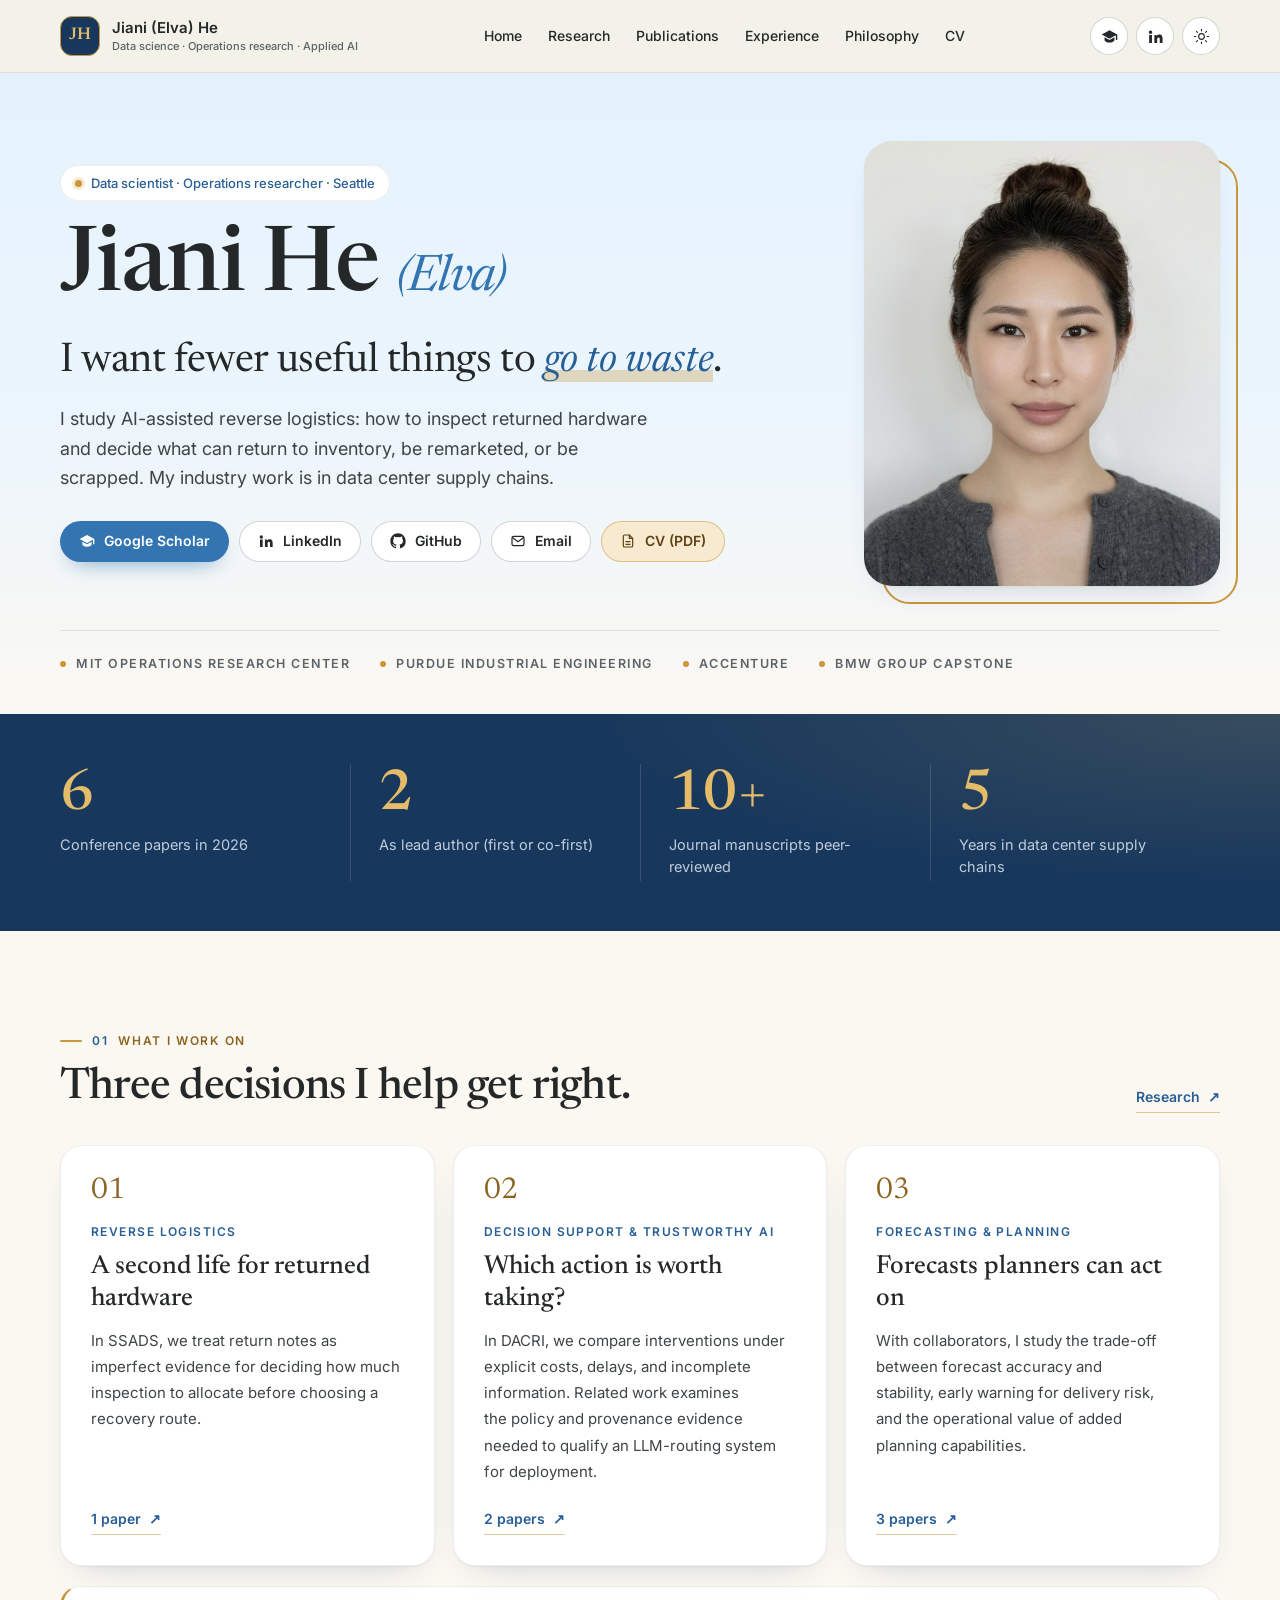
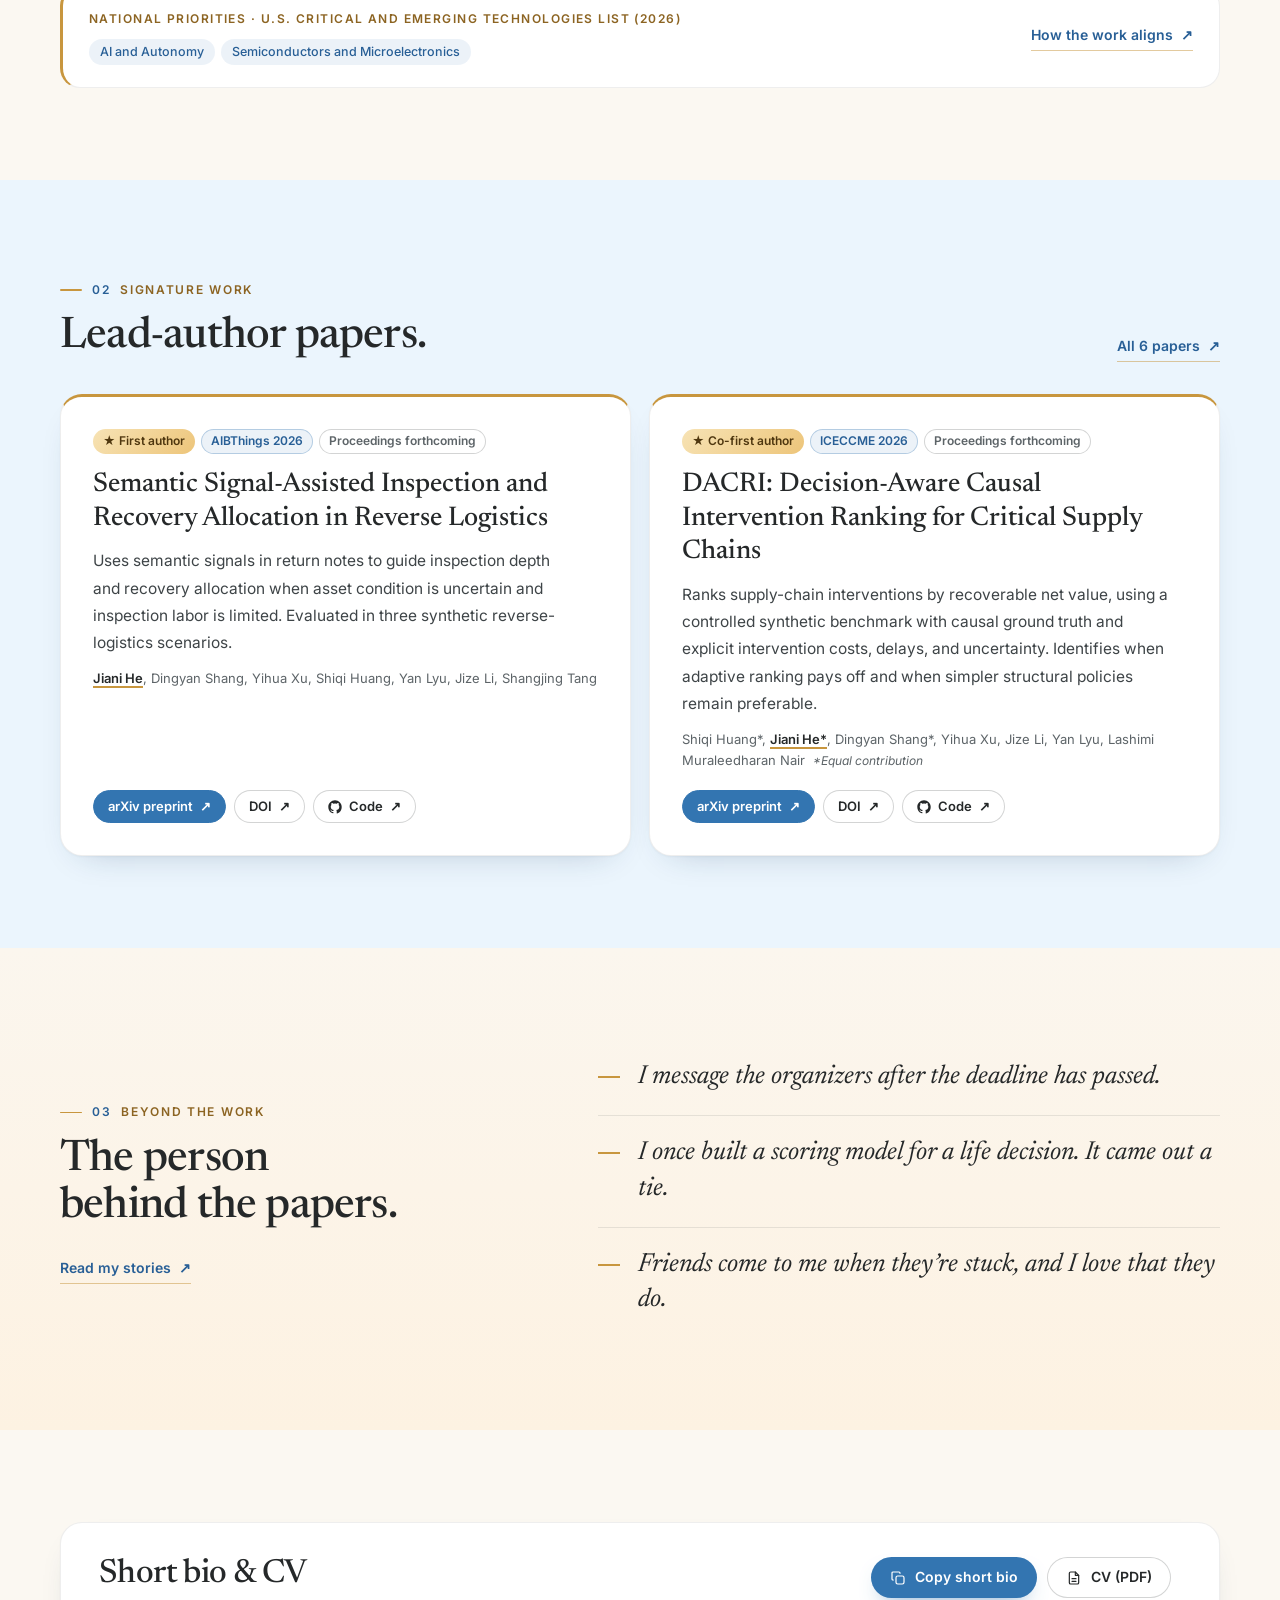
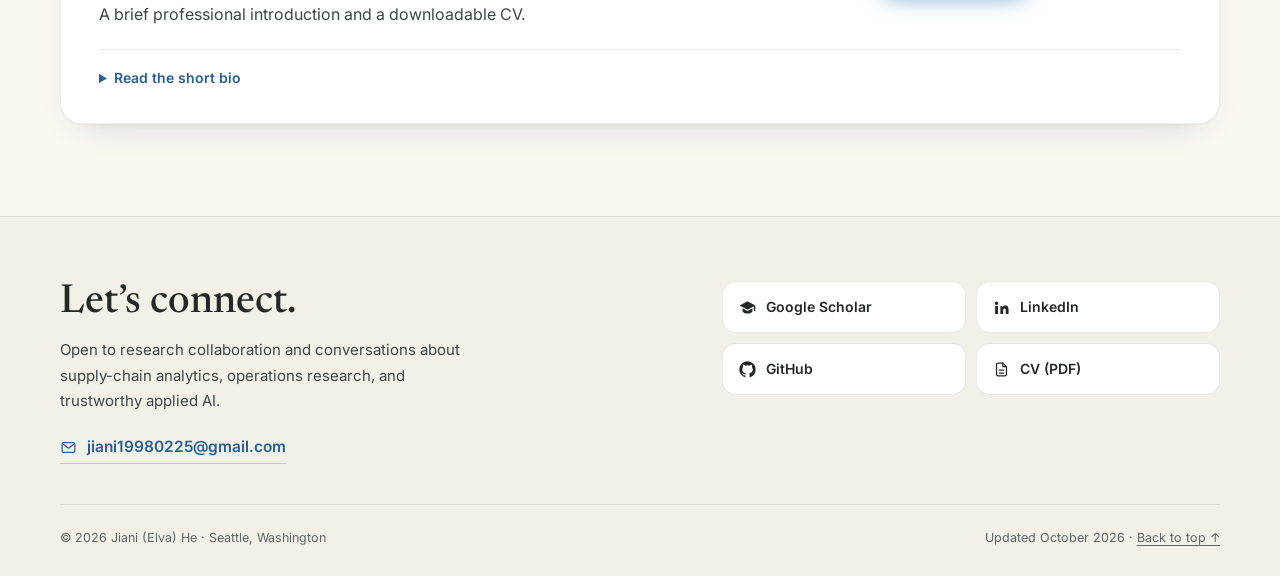
==== commit 6d75ec2e: "Clarify completed conferences with proceedings publication pending" ====
--- a/index.html
+++ b/index.html
@@ -5,8 +5,8 @@
 <nav class="primary-nav" id="primary-navigation" aria-label="Primary"><a href="index.html">Home</a><a href="research.html">Research</a><a href="publications.html">Publications</a><a href="experience.html">Experience</a><a href="philosophy.html">Philosophy</a><a href="cv.html">CV</a></nav>
 <div class="header-tools"><a href="https://scholar.google.com/citations?user=QoV_NDIAAAAJ&amp;hl=en" class="icon-btn" target="_blank" rel="noopener noreferrer"><svg viewBox="0 0 24 24" fill="currentColor" aria-hidden="true"><path d="M12 3 1 9l11 6 9-4.91V17h2V9L12 3Z"/><path d="M5 13.18v3.6C5 18.6 8.13 20.5 12 20.5s7-1.9 7-3.72v-3.6L12 17l-7-3.82Z"/></svg><span class="sr-only">Google Scholar</span><span class="sr-only"> (opens in a new tab)</span></a><a href="https://www.linkedin.com/in/jianihe" class="icon-btn" target="_blank" rel="noopener noreferrer"><svg viewBox="0 0 24 24" fill="currentColor" aria-hidden="true"><path d="M4.98 3.5a2.5 2.5 0 1 1 0 5 2.5 2.5 0 0 1 0-5ZM3 9.75h4V21H3V9.75Zm6.5 0h3.83v1.54h.06c.53-1 1.84-2.06 3.79-2.06 4.05 0 4.8 2.67 4.8 6.13V21h-4v-4.98c0-1.19-.02-2.72-1.66-2.72-1.66 0-1.92 1.3-1.92 2.63V21h-4V9.75Z"/></svg><span class="sr-only">LinkedIn</span><span class="sr-only"> (opens in a new tab)</span></a><button class="icon-btn theme-toggle" aria-label="Switch to dark theme" aria-pressed="false"><svg viewBox="0 0 24 24" fill="none" stroke="currentColor" stroke-width="1.6" stroke-linecap="round" aria-hidden="true"><circle cx="12" cy="12" r="4"/><path d="M12 2v2m0 16v2M2 12h2m16 0h2M4.9 4.9l1.4 1.4m11.4 11.4 1.4 1.4m0-14.2-1.4 1.4M6.3 17.7l-1.4 1.4"/></svg></button><button class="icon-btn menu-toggle" aria-expanded="false" aria-controls="primary-navigation" aria-label="Open menu"><span class="bars" aria-hidden="true"></span></button></div>
 </div></header><main id="main-content" tabindex="-1"><section class="band band-hero" aria-labelledby="home-title"><div class="wrap hero"><div class="hero-copy"><p class="kicker"><span class="dot" aria-hidden="true"></span>Data scientist · Operations researcher · Seattle</p><h1 id="home-title">Jiani He <span class="alt">(Elva)</span></h1><p class="hero-mission">I want fewer useful things to <em>go to waste</em>.</p><p class="hero-sub">I study AI-assisted reverse logistics: how to inspect returned hardware and decide what can return to inventory, be remarketed, or be scrapped. My industry work is in data center supply chains.</p><div class="profile-links"><a href="https://scholar.google.com/citations?user=QoV_NDIAAAAJ&amp;hl=en" class="btn btn-primary" target="_blank" rel="noopener noreferrer"><svg viewBox="0 0 24 24" fill="currentColor" aria-hidden="true"><path d="M12 3 1 9l11 6 9-4.91V17h2V9L12 3Z"/><path d="M5 13.18v3.6C5 18.6 8.13 20.5 12 20.5s7-1.9 7-3.72v-3.6L12 17l-7-3.82Z"/></svg>Google Scholar<span class="sr-only"> (opens in a new tab)</span></a><a href="https://www.linkedin.com/in/jianihe" class="btn btn-soft" target="_blank" rel="noopener noreferrer"><svg viewBox="0 0 24 24" fill="currentColor" aria-hidden="true"><path d="M4.98 3.5a2.5 2.5 0 1 1 0 5 2.5 2.5 0 0 1 0-5ZM3 9.75h4V21H3V9.75Zm6.5 0h3.83v1.54h.06c.53-1 1.84-2.06 3.79-2.06 4.05 0 4.8 2.67 4.8 6.13V21h-4v-4.98c0-1.19-.02-2.72-1.66-2.72-1.66 0-1.92 1.3-1.92 2.63V21h-4V9.75Z"/></svg>LinkedIn<span class="sr-only"> (opens in a new tab)</span></a><a href="https://github.com/jiani19980225" class="btn btn-soft" target="_blank" rel="noopener noreferrer"><svg viewBox="0 0 24 24" fill="currentColor" aria-hidden="true"><path d="M12 .5C5.65.5.5 5.65.5 12a11.5 11.5 0 0 0 7.86 10.92c.58.1.79-.25.79-.56v-2c-3.2.7-3.87-1.37-3.87-1.37-.53-1.33-1.28-1.69-1.28-1.69-1.05-.72.08-.7.08-.7 1.16.08 1.77 1.19 1.77 1.19 1.03 1.77 2.7 1.26 3.36.96.1-.75.4-1.26.73-1.55-2.55-.29-5.24-1.28-5.24-5.68 0-1.26.45-2.28 1.19-3.09-.12-.29-.52-1.46.11-3.05 0 0 .97-.31 3.17 1.18a11 11 0 0 1 5.77 0c2.2-1.49 3.17-1.18 3.17-1.18.63 1.59.23 2.76.11 3.05.74.81 1.19 1.83 1.19 3.09 0 4.41-2.69 5.39-5.25 5.67.41.36.78 1.06.78 2.14v3.17c0 .31.21.67.8.56A11.5 11.5 0 0 0 23.5 12C23.5 5.65 18.35.5 12 .5Z"/></svg>GitHub<span class="sr-only"> (opens in a new tab)</span></a><a class="btn btn-soft" href="mailto:jiani19980225@gmail.com"><svg viewBox="0 0 24 24" fill="none" stroke="currentColor" stroke-width="1.8" stroke-linecap="round" stroke-linejoin="round" aria-hidden="true"><rect x="3" y="5" width="18" height="14" rx="2.5"/><path d="m4 7 8 6 8-6"/></svg>Email</a><a class="btn btn-gold" href="assets/Jiani_He_CV.pdf" download><svg viewBox="0 0 24 24" fill="none" stroke="currentColor" stroke-width="1.8" stroke-linecap="round" stroke-linejoin="round" aria-hidden="true"><path d="M14 3H7a2 2 0 0 0-2 2v14a2 2 0 0 0 2 2h10a2 2 0 0 0 2-2V8l-5-5Z"/><path d="M14 3v5h5M9 13h6M9 17h6"/></svg>CV (PDF)</a></div></div><figure class="portrait"><img src="assets/headshot.jpg" width="640" height="800" alt="Portrait of Jiani (Elva) He"></figure></div><div class="wrap"><ul class="credentials" aria-label="Education and experience"><li>MIT Operations Research Center</li><li>Purdue Industrial Engineering</li><li>Accenture</li><li>BMW Group capstone</li></ul></div></section>
-<section class="band band-navy band-stats" aria-label="Achievements at a glance"><div class="wrap stats"><div class="stat"><span class="stat-value">6</span><span class="stat-label">Conference papers accepted in 2026</span></div><div class="stat"><span class="stat-value">2</span><span class="stat-label">As lead author (first or co-first)</span></div><div class="stat"><span class="stat-value">10+</span><span class="stat-label">Journal manuscripts peer-reviewed</span></div><div class="stat"><span class="stat-value">5</span><span class="stat-label">Years in data center supply chains</span></div></div></section>
+<section class="band band-navy band-stats" aria-label="Achievements at a glance"><div class="wrap stats"><div class="stat"><span class="stat-value">6</span><span class="stat-label">Conference papers in 2026</span></div><div class="stat"><span class="stat-value">2</span><span class="stat-label">As lead author (first or co-first)</span></div><div class="stat"><span class="stat-value">10+</span><span class="stat-label">Journal manuscripts peer-reviewed</span></div><div class="stat"><span class="stat-value">5</span><span class="stat-label">Years in data center supply chains</span></div></div></section>
 <section class="band" aria-labelledby="work-title"><div class="wrap"><div class="section-head"><div><p class="eyebrow"><span class=num>01</span>What I work on</p><h2 id="work-title">Three decisions I help get right.</h2></div><a class="link-arrow" href="research.html">Research <span class="arrow" aria-hidden="true">↗</span></a></div><div class="directions"><article class="card direction"><span class="direction-num">01</span><p class="direction-label">Reverse logistics</p><h3>A second life for returned hardware</h3><p>In SSADS, we treat return notes as imperfect evidence for deciding how much inspection to allocate before choosing a recovery route.</p><a class="link-arrow" href="research.html#recover">1 paper <span class="arrow" aria-hidden="true">↗</span></a></article><article class="card direction"><span class="direction-num">02</span><p class="direction-label">Decision support &amp; trustworthy AI</p><h3>Which action is worth taking?</h3><p>In DACRI, we compare interventions under explicit costs, delays, and incomplete information. Related work examines the policy and provenance evidence needed to qualify an LLM-routing system for deployment.</p><a class="link-arrow" href="research.html#decide">2 papers <span class="arrow" aria-hidden="true">↗</span></a></article><article class="card direction"><span class="direction-num">03</span><p class="direction-label">Forecasting &amp; planning</p><h3>Forecasts planners can act on</h3><p>With collaborators, I study the trade-off between forecast accuracy and stability, early warning for delivery risk, and the operational value of added planning capabilities.</p><a class="link-arrow" href="research.html#forecast">3 papers <span class="arrow" aria-hidden="true">↗</span></a></article></div><div class="cet-strip"><div><p class="cet-strip-label">National priorities · U.S. Critical and Emerging Technologies List (2026)</p><div class="chips"><span class="chip">AI and Autonomy</span><span class="chip">Semiconductors and Microelectronics</span></div></div><a class="link-arrow" href="research.html#cet">How the work aligns <span class="arrow" aria-hidden="true">↗</span></a></div></div></section>
-<section class="band band-sky" aria-labelledby="signature-title"><div class="wrap"><div class="section-head"><div><p class="eyebrow"><span class=num>02</span>Signature work</p><h2 id="signature-title">Lead-author papers.</h2></div><a class="link-arrow" href="publications.html">All 6 papers <span class="arrow" aria-hidden="true">↗</span></a></div><div class="signatures"><article class="card signature"><div class="badges"><span class="badge badge-first">★ First author</span><span class="badge badge-accepted">Accepted · AIBThings 2026</span><span class="badge badge-note">Proceedings forthcoming</span></div><h3><a href="publications.html#ssads">Semantic Signal-Assisted Inspection and Recovery Allocation in Reverse Logistics</a></h3><p class="signature-text">Uses semantic signals in return notes to guide inspection depth and recovery allocation when asset condition is uncertain and inspection labor is limited. Evaluated in three synthetic reverse-logistics scenarios.</p><p class="authors"><strong class="me">Jiani He</strong>, Dingyan Shang, Yihua Xu, Shiqi Huang, Yan Lyu, Jize Li, Shangjing Tang</p><div class="pub-links"><a href="https://arxiv.org/abs/2609.02116" class="primary" target="_blank" rel="noopener noreferrer">arXiv preprint <span class="arrow" aria-hidden="true">↗</span><span class="sr-only"> (opens in a new tab)</span></a><a href="https://doi.org/10.48550/arXiv.2609.02116" class="" target="_blank" rel="noopener noreferrer">DOI <span class="arrow" aria-hidden="true">↗</span><span class="sr-only"> (opens in a new tab)</span></a><a href="https://github.com/jiani19980225/ssads-reverse-logistics" class="" target="_blank" rel="noopener noreferrer"><svg viewBox="0 0 24 24" fill="currentColor" aria-hidden="true"><path d="M12 .5C5.65.5.5 5.65.5 12a11.5 11.5 0 0 0 7.86 10.92c.58.1.79-.25.79-.56v-2c-3.2.7-3.87-1.37-3.87-1.37-.53-1.33-1.28-1.69-1.28-1.69-1.05-.72.08-.7.08-.7 1.16.08 1.77 1.19 1.77 1.19 1.03 1.77 2.7 1.26 3.36.96.1-.75.4-1.26.73-1.55-2.55-.29-5.24-1.28-5.24-5.68 0-1.26.45-2.28 1.19-3.09-.12-.29-.52-1.46.11-3.05 0 0 .97-.31 3.17 1.18a11 11 0 0 1 5.77 0c2.2-1.49 3.17-1.18 3.17-1.18.63 1.59.23 2.76.11 3.05.74.81 1.19 1.83 1.19 3.09 0 4.41-2.69 5.39-5.25 5.67.41.36.78 1.06.78 2.14v3.17c0 .31.21.67.8.56A11.5 11.5 0 0 0 23.5 12C23.5 5.65 18.35.5 12 .5Z"/></svg>Code <span class="arrow" aria-hidden="true">↗</span><span class="sr-only"> (opens in a new tab)</span></a></div></article><article class="card signature"><div class="badges"><span class="badge badge-first">★ Co-first author</span><span class="badge badge-accepted">Accepted · ICECCME 2026</span><span class="badge badge-note">Proceedings forthcoming</span></div><h3><a href="publications.html#dacri">DACRI: Decision-Aware Causal Intervention Ranking for Critical Supply Chains</a></h3><p class="signature-text">Ranks supply-chain interventions by recoverable net value, using a controlled synthetic benchmark with causal ground truth and explicit intervention costs, delays, and uncertainty. Identifies when adaptive ranking pays off and when simpler structural policies remain preferable.</p><p class="authors">Shiqi Huang*, <strong class="me">Jiani He*</strong>, Dingyan Shang*, Yihua Xu, Jize Li, Yan Lyu, Lashimi Muraleedharan Nair <span class="equal-note">*Equal contribution</span></p><div class="pub-links"><a href="https://arxiv.org/abs/2608.11154" class="primary" target="_blank" rel="noopener noreferrer">arXiv preprint <span class="arrow" aria-hidden="true">↗</span><span class="sr-only"> (opens in a new tab)</span></a><a href="https://doi.org/10.48550/arXiv.2608.11154" class="" target="_blank" rel="noopener noreferrer">DOI <span class="arrow" aria-hidden="true">↗</span><span class="sr-only"> (opens in a new tab)</span></a><a href="https://github.com/jiani19980225/dacri-criticalscm-bench" class="" target="_blank" rel="noopener noreferrer"><svg viewBox="0 0 24 24" fill="currentColor" aria-hidden="true"><path d="M12 .5C5.65.5.5 5.65.5 12a11.5 11.5 0 0 0 7.86 10.92c.58.1.79-.25.79-.56v-2c-3.2.7-3.87-1.37-3.87-1.37-.53-1.33-1.28-1.69-1.28-1.69-1.05-.72.08-.7.08-.7 1.16.08 1.77 1.19 1.77 1.19 1.03 1.77 2.7 1.26 3.36.96.1-.75.4-1.26.73-1.55-2.55-.29-5.24-1.28-5.24-5.68 0-1.26.45-2.28 1.19-3.09-.12-.29-.52-1.46.11-3.05 0 0 .97-.31 3.17 1.18a11 11 0 0 1 5.77 0c2.2-1.49 3.17-1.18 3.17-1.18.63 1.59.23 2.76.11 3.05.74.81 1.19 1.83 1.19 3.09 0 4.41-2.69 5.39-5.25 5.67.41.36.78 1.06.78 2.14v3.17c0 .31.21.67.8.56A11.5 11.5 0 0 0 23.5 12C23.5 5.65 18.35.5 12 .5Z"/></svg>Code <span class="arrow" aria-hidden="true">↗</span><span class="sr-only"> (opens in a new tab)</span></a></div></article></div></div></section>
+<section class="band band-sky" aria-labelledby="signature-title"><div class="wrap"><div class="section-head"><div><p class="eyebrow"><span class=num>02</span>Signature work</p><h2 id="signature-title">Lead-author papers.</h2></div><a class="link-arrow" href="publications.html">All 6 papers <span class="arrow" aria-hidden="true">↗</span></a></div><div class="signatures"><article class="card signature"><div class="badges"><span class="badge badge-first">★ First author</span><span class="badge badge-accepted">AIBThings 2026</span><span class="badge badge-note">Proceedings forthcoming</span></div><h3><a href="publications.html#ssads">Semantic Signal-Assisted Inspection and Recovery Allocation in Reverse Logistics</a></h3><p class="signature-text">Uses semantic signals in return notes to guide inspection depth and recovery allocation when asset condition is uncertain and inspection labor is limited. Evaluated in three synthetic reverse-logistics scenarios.</p><p class="authors"><strong class="me">Jiani He</strong>, Dingyan Shang, Yihua Xu, Shiqi Huang, Yan Lyu, Jize Li, Shangjing Tang</p><div class="pub-links"><a href="https://arxiv.org/abs/2609.02116" class="primary" target="_blank" rel="noopener noreferrer">arXiv preprint <span class="arrow" aria-hidden="true">↗</span><span class="sr-only"> (opens in a new tab)</span></a><a href="https://doi.org/10.48550/arXiv.2609.02116" class="" target="_blank" rel="noopener noreferrer">DOI <span class="arrow" aria-hidden="true">↗</span><span class="sr-only"> (opens in a new tab)</span></a><a href="https://github.com/jiani19980225/ssads-reverse-logistics" class="" target="_blank" rel="noopener noreferrer"><svg viewBox="0 0 24 24" fill="currentColor" aria-hidden="true"><path d="M12 .5C5.65.5.5 5.65.5 12a11.5 11.5 0 0 0 7.86 10.92c.58.1.79-.25.79-.56v-2c-3.2.7-3.87-1.37-3.87-1.37-.53-1.33-1.28-1.69-1.28-1.69-1.05-.72.08-.7.08-.7 1.16.08 1.77 1.19 1.77 1.19 1.03 1.77 2.7 1.26 3.36.96.1-.75.4-1.26.73-1.55-2.55-.29-5.24-1.28-5.24-5.68 0-1.26.45-2.28 1.19-3.09-.12-.29-.52-1.46.11-3.05 0 0 .97-.31 3.17 1.18a11 11 0 0 1 5.77 0c2.2-1.49 3.17-1.18 3.17-1.18.63 1.59.23 2.76.11 3.05.74.81 1.19 1.83 1.19 3.09 0 4.41-2.69 5.39-5.25 5.67.41.36.78 1.06.78 2.14v3.17c0 .31.21.67.8.56A11.5 11.5 0 0 0 23.5 12C23.5 5.65 18.35.5 12 .5Z"/></svg>Code <span class="arrow" aria-hidden="true">↗</span><span class="sr-only"> (opens in a new tab)</span></a></div></article><article class="card signature"><div class="badges"><span class="badge badge-first">★ Co-first author</span><span class="badge badge-accepted">ICECCME 2026</span><span class="badge badge-note">Proceedings forthcoming</span></div><h3><a href="publications.html#dacri">DACRI: Decision-Aware Causal Intervention Ranking for Critical Supply Chains</a></h3><p class="signature-text">Ranks supply-chain interventions by recoverable net value, using a controlled synthetic benchmark with causal ground truth and explicit intervention costs, delays, and uncertainty. Identifies when adaptive ranking pays off and when simpler structural policies remain preferable.</p><p class="authors">Shiqi Huang*, <strong class="me">Jiani He*</strong>, Dingyan Shang*, Yihua Xu, Jize Li, Yan Lyu, Lashimi Muraleedharan Nair <span class="equal-note">*Equal contribution</span></p><div class="pub-links"><a href="https://arxiv.org/abs/2608.11154" class="primary" target="_blank" rel="noopener noreferrer">arXiv preprint <span class="arrow" aria-hidden="true">↗</span><span class="sr-only"> (opens in a new tab)</span></a><a href="https://doi.org/10.48550/arXiv.2608.11154" class="" target="_blank" rel="noopener noreferrer">DOI <span class="arrow" aria-hidden="true">↗</span><span class="sr-only"> (opens in a new tab)</span></a><a href="https://github.com/jiani19980225/dacri-criticalscm-bench" class="" target="_blank" rel="noopener noreferrer"><svg viewBox="0 0 24 24" fill="currentColor" aria-hidden="true"><path d="M12 .5C5.65.5.5 5.65.5 12a11.5 11.5 0 0 0 7.86 10.92c.58.1.79-.25.79-.56v-2c-3.2.7-3.87-1.37-3.87-1.37-.53-1.33-1.28-1.69-1.28-1.69-1.05-.72.08-.7.08-.7 1.16.08 1.77 1.19 1.77 1.19 1.03 1.77 2.7 1.26 3.36.96.1-.75.4-1.26.73-1.55-2.55-.29-5.24-1.28-5.24-5.68 0-1.26.45-2.28 1.19-3.09-.12-.29-.52-1.46.11-3.05 0 0 .97-.31 3.17 1.18a11 11 0 0 1 5.77 0c2.2-1.49 3.17-1.18 3.17-1.18.63 1.59.23 2.76.11 3.05.74.81 1.19 1.83 1.19 3.09 0 4.41-2.69 5.39-5.25 5.67.41.36.78 1.06.78 2.14v3.17c0 .31.21.67.8.56A11.5 11.5 0 0 0 23.5 12C23.5 5.65 18.35.5 12 .5Z"/></svg>Code <span class="arrow" aria-hidden="true">↗</span><span class="sr-only"> (opens in a new tab)</span></a></div></article></div></div></section>
 <section class="band band-champagne" aria-labelledby="beyond-title"><div class="wrap beyond"><div><p class="eyebrow"><span class=num>03</span>Beyond the work</p><h2 id="beyond-title">The person behind the papers.</h2><a class="link-arrow" href="philosophy.html">Read my stories <span class="arrow" aria-hidden="true">↗</span></a></div><ul class="beyond-list"><li>I message the organizers after the deadline has passed.</li><li>I once built a scoring model for a life decision. It came out a tie.</li><li>Friends come to me when they’re stuck, and I love that they do.</li></ul></div></section>
-<section class="band" aria-labelledby="kit-title"><div class="wrap"><div class="card kit"><div class="kit-copy"><h2 id="kit-title">Short bio &amp; CV</h2><p>A brief professional introduction and a downloadable CV.</p></div><div class="kit-actions"><button class="btn btn-primary copy-bio" data-copy="#bio-text"><svg viewBox="0 0 24 24" fill="none" stroke="currentColor" stroke-width="1.8" stroke-linecap="round" stroke-linejoin="round" aria-hidden="true"><rect x="9" y="9" width="12" height="12" rx="2.5"/><path d="M5 15H4.5A1.5 1.5 0 0 1 3 13.5v-9A1.5 1.5 0 0 1 4.5 3h9A1.5 1.5 0 0 1 15 4.5V5"/></svg>Copy short bio</button><a class="btn btn-soft" href="assets/Jiani_He_CV.pdf" download><svg viewBox="0 0 24 24" fill="none" stroke="currentColor" stroke-width="1.8" stroke-linecap="round" stroke-linejoin="round" aria-hidden="true"><path d="M14 3H7a2 2 0 0 0-2 2v14a2 2 0 0 0 2 2h10a2 2 0 0 0 2-2V8l-5-5Z"/><path d="M14 3v5h5M9 13h6M9 17h6"/></svg>CV (PDF)</a><p class="copy-status bio-status" role="status"></p></div><details class="kit-bio"><summary>Read the short bio</summary><p id="bio-text">Jiani (Elva) He is a data scientist and independent researcher focused on AI-assisted reverse logistics: using information about returned assets to support inspection, recovery, and disposition decisions. A Data Science Consultant at Accenture, Jiani works on planning analytics for a technology client’s data center supply chains. Jiani proposed the core research idea and methodological framework for SSADS, a first-author paper accepted at AIBThings 2026, and is a co-first author of DACRI, accepted at ICECCME 2026. Jiani’s six accepted 2026 conference papers also span forecasting, planning value, early warning, and AI assurance. Jiani holds an MS in Business Analytics from MIT and a BS in Industrial Engineering from Purdue.</p></details></div></div></section></main><footer class="site-footer" id="contact"><div class="wrap"><div class="footer-card"><div><p class="footer-title">Let’s connect.</p><p class="footer-description">Open to research collaboration and conversations about supply-chain analytics, operations research, and trustworthy applied AI.</p><a class="footer-email" href="mailto:jiani19980225@gmail.com"><svg viewBox="0 0 24 24" fill="none" stroke="currentColor" stroke-width="1.8" stroke-linecap="round" stroke-linejoin="round" aria-hidden="true"><rect x="3" y="5" width="18" height="14" rx="2.5"/><path d="m4 7 8 6 8-6"/></svg>jiani19980225@gmail.com</a></div><nav class="footer-links" aria-label="Profiles"><a href="https://scholar.google.com/citations?user=QoV_NDIAAAAJ&amp;hl=en" class="" target="_blank" rel="noopener noreferrer"><svg viewBox="0 0 24 24" fill="currentColor" aria-hidden="true"><path d="M12 3 1 9l11 6 9-4.91V17h2V9L12 3Z"/><path d="M5 13.18v3.6C5 18.6 8.13 20.5 12 20.5s7-1.9 7-3.72v-3.6L12 17l-7-3.82Z"/></svg>Google Scholar<span class="sr-only"> (opens in a new tab)</span></a><a href="https://www.linkedin.com/in/jianihe" class="" target="_blank" rel="noopener noreferrer"><svg viewBox="0 0 24 24" fill="currentColor" aria-hidden="true"><path d="M4.98 3.5a2.5 2.5 0 1 1 0 5 2.5 2.5 0 0 1 0-5ZM3 9.75h4V21H3V9.75Zm6.5 0h3.83v1.54h.06c.53-1 1.84-2.06 3.79-2.06 4.05 0 4.8 2.67 4.8 6.13V21h-4v-4.98c0-1.19-.02-2.72-1.66-2.72-1.66 0-1.92 1.3-1.92 2.63V21h-4V9.75Z"/></svg>LinkedIn<span class="sr-only"> (opens in a new tab)</span></a><a href="https://github.com/jiani19980225" class="" target="_blank" rel="noopener noreferrer"><svg viewBox="0 0 24 24" fill="currentColor" aria-hidden="true"><path d="M12 .5C5.65.5.5 5.65.5 12a11.5 11.5 0 0 0 7.86 10.92c.58.1.79-.25.79-.56v-2c-3.2.7-3.87-1.37-3.87-1.37-.53-1.33-1.28-1.69-1.28-1.69-1.05-.72.08-.7.08-.7 1.16.08 1.77 1.19 1.77 1.19 1.03 1.77 2.7 1.26 3.36.96.1-.75.4-1.26.73-1.55-2.55-.29-5.24-1.28-5.24-5.68 0-1.26.45-2.28 1.19-3.09-.12-.29-.52-1.46.11-3.05 0 0 .97-.31 3.17 1.18a11 11 0 0 1 5.77 0c2.2-1.49 3.17-1.18 3.17-1.18.63 1.59.23 2.76.11 3.05.74.81 1.19 1.83 1.19 3.09 0 4.41-2.69 5.39-5.25 5.67.41.36.78 1.06.78 2.14v3.17c0 .31.21.67.8.56A11.5 11.5 0 0 0 23.5 12C23.5 5.65 18.35.5 12 .5Z"/></svg>GitHub<span class="sr-only"> (opens in a new tab)</span></a><a href="assets/Jiani_He_CV.pdf" download><svg viewBox="0 0 24 24" fill="none" stroke="currentColor" stroke-width="1.8" stroke-linecap="round" stroke-linejoin="round" aria-hidden="true"><path d="M14 3H7a2 2 0 0 0-2 2v14a2 2 0 0 0 2 2h10a2 2 0 0 0 2-2V8l-5-5Z"/><path d="M14 3v5h5M9 13h6M9 17h6"/></svg>CV (PDF)</a></nav></div><div class="footer-bottom"><span>© 2026 Jiani (Elva) He · Seattle, Washington</span><span>Updated October 2026 · <a href="#main-content">Back to top ↑</a></span></div></div></footer></body></html>
+<section class="band" aria-labelledby="kit-title"><div class="wrap"><div class="card kit"><div class="kit-copy"><h2 id="kit-title">Short bio &amp; CV</h2><p>A brief professional introduction and a downloadable CV.</p></div><div class="kit-actions"><button class="btn btn-primary copy-bio" data-copy="#bio-text"><svg viewBox="0 0 24 24" fill="none" stroke="currentColor" stroke-width="1.8" stroke-linecap="round" stroke-linejoin="round" aria-hidden="true"><rect x="9" y="9" width="12" height="12" rx="2.5"/><path d="M5 15H4.5A1.5 1.5 0 0 1 3 13.5v-9A1.5 1.5 0 0 1 4.5 3h9A1.5 1.5 0 0 1 15 4.5V5"/></svg>Copy short bio</button><a class="btn btn-soft" href="assets/Jiani_He_CV.pdf" download><svg viewBox="0 0 24 24" fill="none" stroke="currentColor" stroke-width="1.8" stroke-linecap="round" stroke-linejoin="round" aria-hidden="true"><path d="M14 3H7a2 2 0 0 0-2 2v14a2 2 0 0 0 2 2h10a2 2 0 0 0 2-2V8l-5-5Z"/><path d="M14 3v5h5M9 13h6M9 17h6"/></svg>CV (PDF)</a><p class="copy-status bio-status" role="status"></p></div><details class="kit-bio"><summary>Read the short bio</summary><p id="bio-text">Jiani (Elva) He is a data scientist and independent researcher focused on AI-assisted reverse logistics: using information about returned assets to support inspection, recovery, and disposition decisions. A Data Science Consultant at Accenture, Jiani works on planning analytics for a technology client’s data center supply chains. Jiani proposed the core research idea and methodological framework for SSADS, a first-author paper at AIBThings 2026, and is a co-first author of DACRI at ICECCME 2026. Jiani’s six 2026 conference papers also span forecasting, planning value, early warning, and AI assurance. The conferences have concluded; proceedings are forthcoming. Jiani holds an MS in Business Analytics from MIT and a BS in Industrial Engineering from Purdue.</p></details></div></div></section></main><footer class="site-footer" id="contact"><div class="wrap"><div class="footer-card"><div><p class="footer-title">Let’s connect.</p><p class="footer-description">Open to research collaboration and conversations about supply-chain analytics, operations research, and trustworthy applied AI.</p><a class="footer-email" href="mailto:jiani19980225@gmail.com"><svg viewBox="0 0 24 24" fill="none" stroke="currentColor" stroke-width="1.8" stroke-linecap="round" stroke-linejoin="round" aria-hidden="true"><rect x="3" y="5" width="18" height="14" rx="2.5"/><path d="m4 7 8 6 8-6"/></svg>jiani19980225@gmail.com</a></div><nav class="footer-links" aria-label="Profiles"><a href="https://scholar.google.com/citations?user=QoV_NDIAAAAJ&amp;hl=en" class="" target="_blank" rel="noopener noreferrer"><svg viewBox="0 0 24 24" fill="currentColor" aria-hidden="true"><path d="M12 3 1 9l11 6 9-4.91V17h2V9L12 3Z"/><path d="M5 13.18v3.6C5 18.6 8.13 20.5 12 20.5s7-1.9 7-3.72v-3.6L12 17l-7-3.82Z"/></svg>Google Scholar<span class="sr-only"> (opens in a new tab)</span></a><a href="https://www.linkedin.com/in/jianihe" class="" target="_blank" rel="noopener noreferrer"><svg viewBox="0 0 24 24" fill="currentColor" aria-hidden="true"><path d="M4.98 3.5a2.5 2.5 0 1 1 0 5 2.5 2.5 0 0 1 0-5ZM3 9.75h4V21H3V9.75Zm6.5 0h3.83v1.54h.06c.53-1 1.84-2.06 3.79-2.06 4.05 0 4.8 2.67 4.8 6.13V21h-4v-4.98c0-1.19-.02-2.72-1.66-2.72-1.66 0-1.92 1.3-1.92 2.63V21h-4V9.75Z"/></svg>LinkedIn<span class="sr-only"> (opens in a new tab)</span></a><a href="https://github.com/jiani19980225" class="" target="_blank" rel="noopener noreferrer"><svg viewBox="0 0 24 24" fill="currentColor" aria-hidden="true"><path d="M12 .5C5.65.5.5 5.65.5 12a11.5 11.5 0 0 0 7.86 10.92c.58.1.79-.25.79-.56v-2c-3.2.7-3.87-1.37-3.87-1.37-.53-1.33-1.28-1.69-1.28-1.69-1.05-.72.08-.7.08-.7 1.16.08 1.77 1.19 1.77 1.19 1.03 1.77 2.7 1.26 3.36.96.1-.75.4-1.26.73-1.55-2.55-.29-5.24-1.28-5.24-5.68 0-1.26.45-2.28 1.19-3.09-.12-.29-.52-1.46.11-3.05 0 0 .97-.31 3.17 1.18a11 11 0 0 1 5.77 0c2.2-1.49 3.17-1.18 3.17-1.18.63 1.59.23 2.76.11 3.05.74.81 1.19 1.83 1.19 3.09 0 4.41-2.69 5.39-5.25 5.67.41.36.78 1.06.78 2.14v3.17c0 .31.21.67.8.56A11.5 11.5 0 0 0 23.5 12C23.5 5.65 18.35.5 12 .5Z"/></svg>GitHub<span class="sr-only"> (opens in a new tab)</span></a><a href="assets/Jiani_He_CV.pdf" download><svg viewBox="0 0 24 24" fill="none" stroke="currentColor" stroke-width="1.8" stroke-linecap="round" stroke-linejoin="round" aria-hidden="true"><path d="M14 3H7a2 2 0 0 0-2 2v14a2 2 0 0 0 2 2h10a2 2 0 0 0 2-2V8l-5-5Z"/><path d="M14 3v5h5M9 13h6M9 17h6"/></svg>CV (PDF)</a></nav></div><div class="footer-bottom"><span>© 2026 Jiani (Elva) He · Seattle, Washington</span><span>Updated October 2026 · <a href="#main-content">Back to top ↑</a></span></div></div></footer></body></html>
--- a/assets/styles.css
+++ b/assets/styles.css
@@ -257,13 +257,20 @@
 .study-finding p{font-size:14px;line-height:1.85;margin-top:9px}
 .study-finding+.study-evidence{margin-top:16px}
 .research-context{padding-block:64px}
+.practice-grid{display:grid;grid-template-columns:repeat(3,minmax(0,1fr));gap:28px;margin-bottom:28px}
+.practice-factor{border-top:2px solid var(--gold-line);padding-top:18px}
+.practice-factor h3{font-family:var(--serif);font-size:25px;line-height:1.25;font-weight:500}
+.practice-factor p{font-size:14px;line-height:1.85;margin-top:10px}
+.practice-goal{max-width:800px;font-size:15px;line-height:1.85}
+.practice-goal .link-arrow{margin-top:20px}
+.research-context .policy-details{margin-top:30px}
 .policy-details{padding:24px 30px}
 .policy-details .cet{margin-top:28px;padding-top:24px;border-top:1px solid var(--line)}
 .research-personal{display:grid;grid-template-columns:minmax(0,.8fr) minmax(0,1.2fr);gap:64px;align-items:start}
 .research-personal h2{margin-top:18px}
 .research-personal p{font-size:16px;line-height:1.85}
 .research-personal .link-arrow{margin-top:24px}
-@media(max-width:760px){.featured-study{grid-template-columns:1fr;gap:28px;padding:26px}.study-heading h2{font-size:35px}.study-intro{font-size:16px}.study-path{gap:14px;grid-template-columns:1fr}.study-path li{display:grid;grid-template-columns:28px 1fr;column-gap:12px;align-items:baseline}.study-path span{grid-row:1/3;margin:0}.study-path strong{font-size:14px}.study-path small{grid-column:2;font-size:12px}.research-personal{grid-template-columns:1fr;gap:28px}.policy-details{padding:22px}.research-context{padding-block:52px}}
+@media(max-width:760px){.featured-study{grid-template-columns:1fr;gap:28px;padding:26px}.study-heading h2{font-size:35px}.study-intro{font-size:16px}.study-path{gap:14px;grid-template-columns:1fr}.study-path li{display:grid;grid-template-columns:28px 1fr;column-gap:12px;align-items:baseline}.study-path span{grid-row:1/3;margin:0}.study-path strong{font-size:14px}.study-path small{grid-column:2;font-size:12px}.research-personal{grid-template-columns:1fr;gap:28px}.practice-grid{grid-template-columns:1fr;gap:24px}.policy-details{padding:22px}.research-context{padding-block:52px}}
 
 /* ---------- experience ---------- */
 .xp-stack,.edu-grid{display:grid;gap:16px}
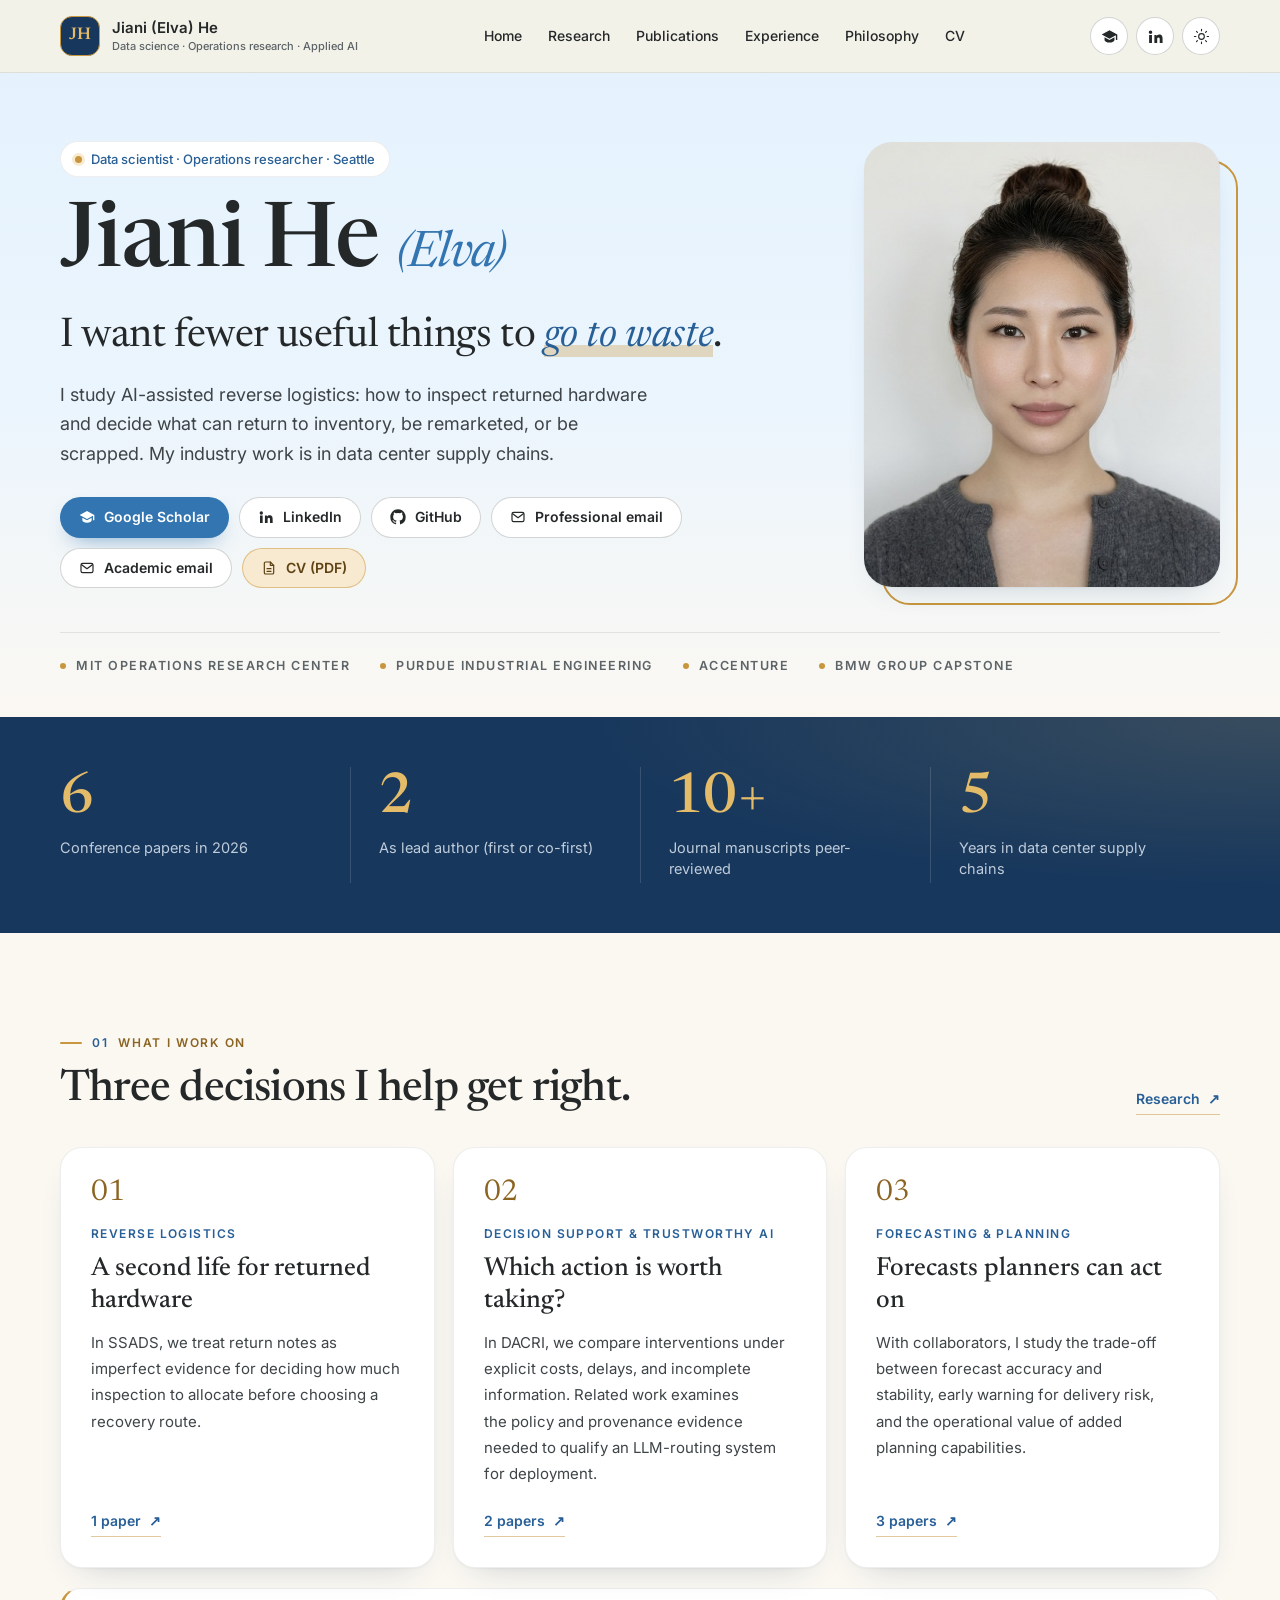
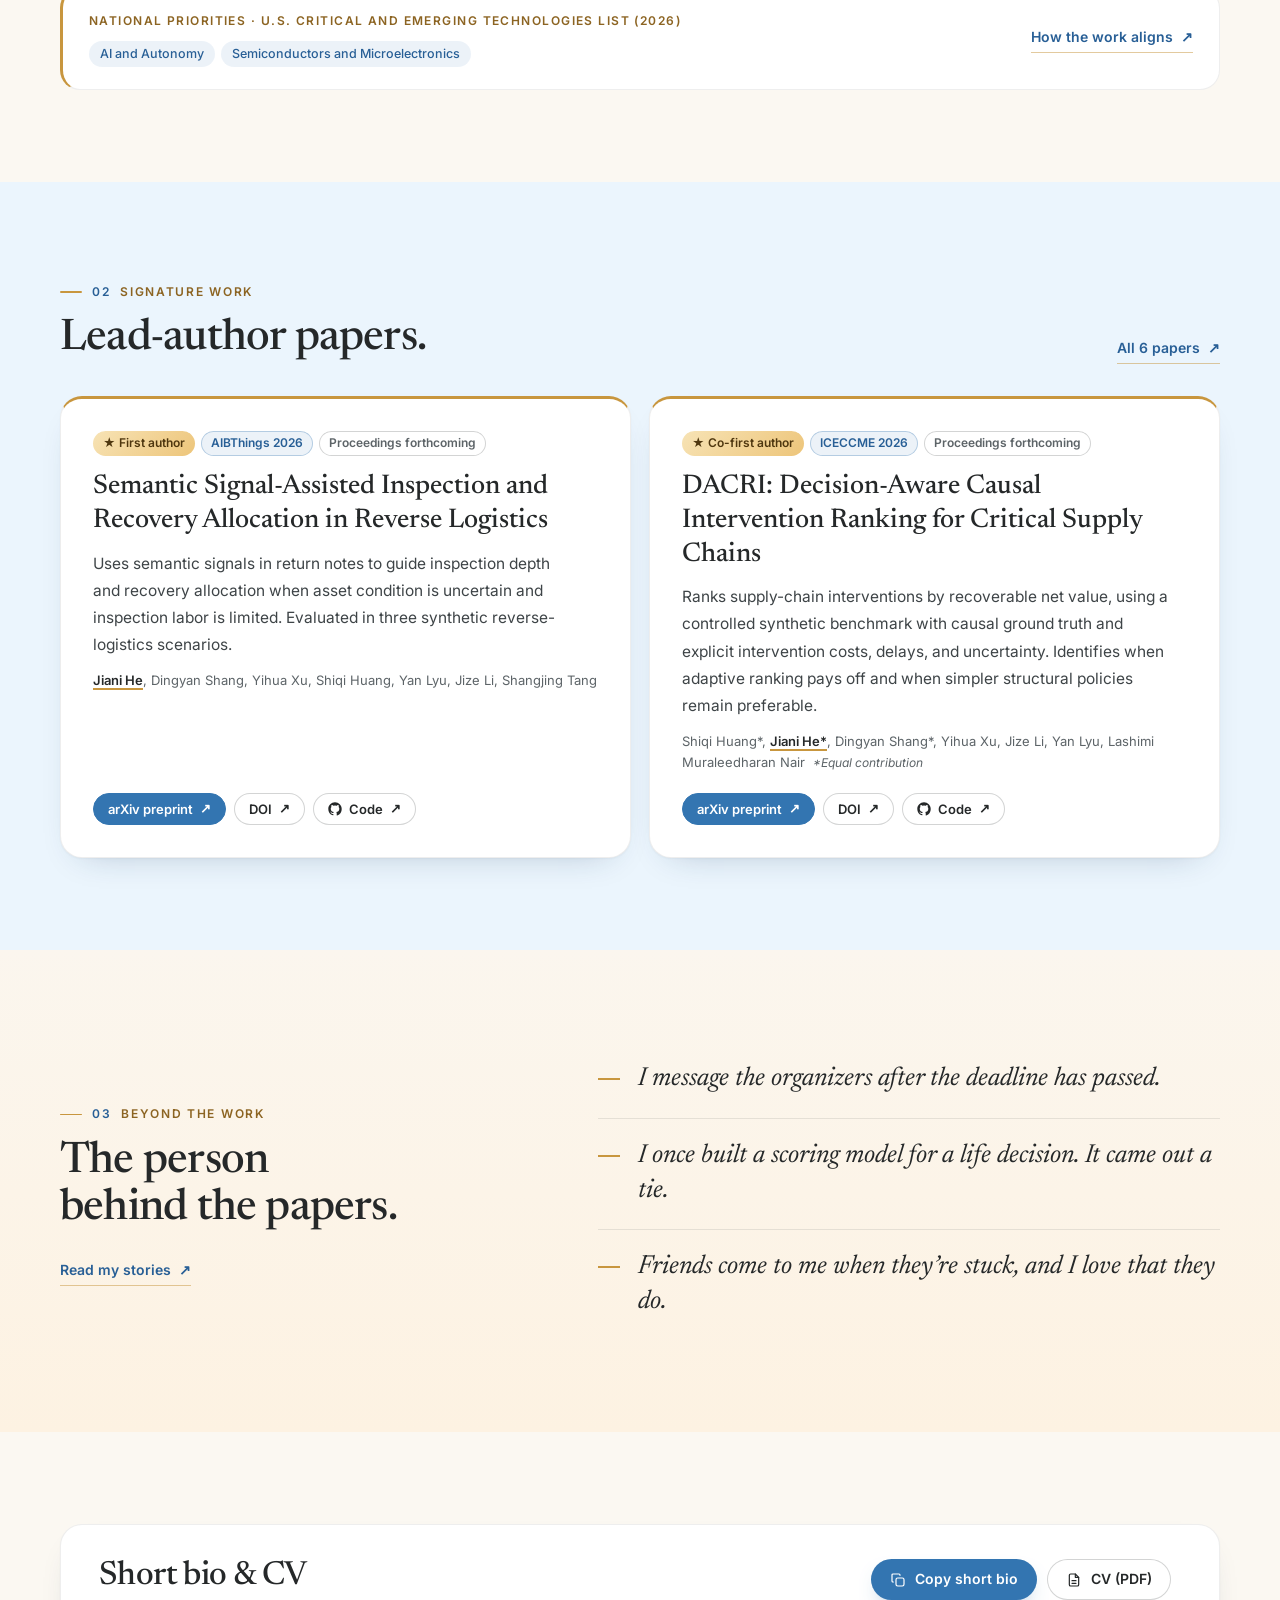
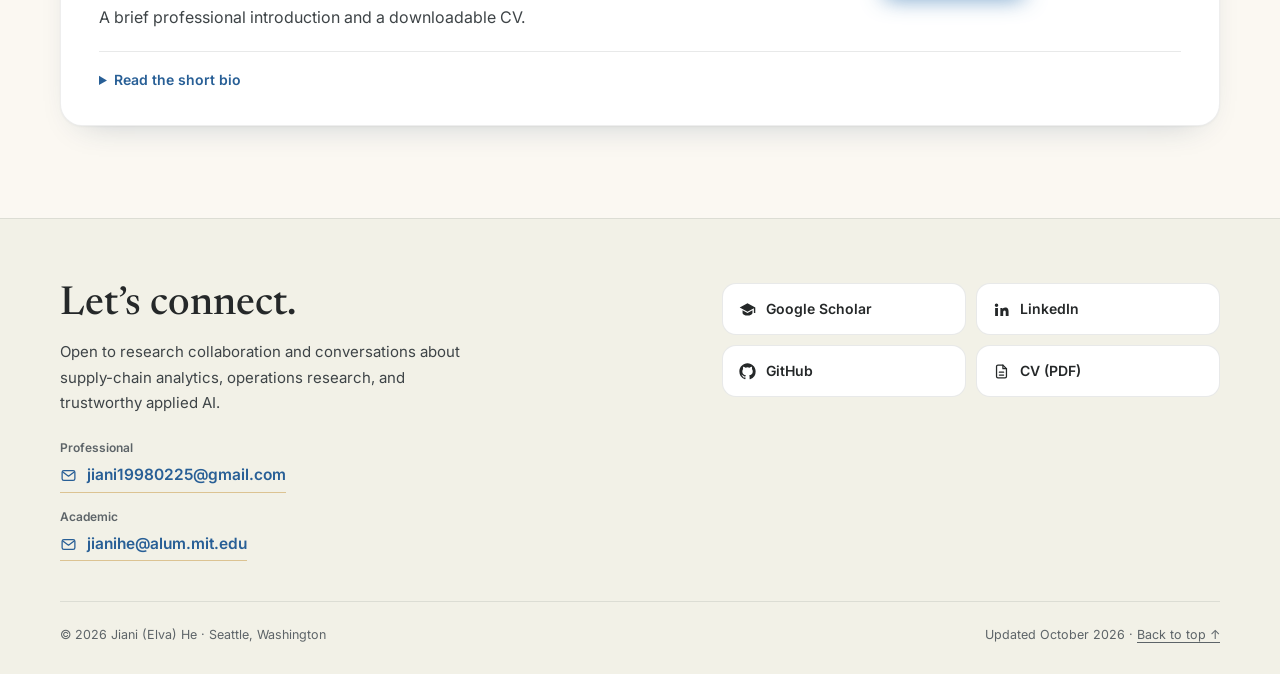
==== commit 337230a1: "Add labeled professional and academic email contacts" ====
--- a/index.html
+++ b/index.html
@@ -1,12 +1,12 @@
 <!doctype html>
-<html lang="en" class="no-js"><head><meta charset="utf-8"><meta name="viewport" content="width=device-width,initial-scale=1"><title>Jiani (Elva) He — Data Science, Research &amp; Applied AI</title><meta name="description" content="Jiani (Elva) He researches AI-assisted reverse logistics and resource recovery, with industry experience in data center supply chains. Explore research, publications, and the ideas behind the work."><meta name="author" content="Jiani (Elva) He"><meta name="theme-color" content="#EBF5FD"><link rel="canonical" href="https://jiani19980225.github.io/"><meta property="og:type" content="profile"><meta property="og:site_name" content="Jiani (Elva) He"><meta property="og:title" content="Jiani (Elva) He — Data Science, Research &amp; Applied AI"><meta property="og:description" content="Jiani (Elva) He researches AI-assisted reverse logistics and resource recovery, with industry experience in data center supply chains. Explore research, publications, and the ideas behind the work."><meta property="og:url" content="https://jiani19980225.github.io/"><meta property="og:image" content="https://jiani19980225.github.io/assets/og-image.png"><meta property="og:image:width" content="1200"><meta property="og:image:height" content="630"><meta name="twitter:card" content="summary_large_image"><link rel="icon" href="assets/favicon.svg" type="image/svg+xml"><link rel="apple-touch-icon" href="assets/apple-touch-icon.png"><script>document.documentElement.classList.remove('no-js');try{const t=localStorage.getItem('jiani-theme');if(t==='dark'||t==='light')document.documentElement.dataset.theme=t;}catch(_){}</script><link rel="preconnect" href="https://fonts.googleapis.com"><link rel="preconnect" href="https://fonts.gstatic.com" crossorigin><link rel="stylesheet" href="https://fonts.googleapis.com/css2?family=Inter:wght@400;500;600;700&amp;family=Newsreader:ital,opsz,wght@0,6..72,400;0,6..72,500;0,6..72,600;1,6..72,400;1,6..72,500&amp;display=swap"><link rel="stylesheet" href="assets/styles.css"><script src="assets/site.js" defer></script><script type="application/ld+json">{"@context": "https://schema.org", "@type": "Person", "name": "Jiani (Elva) He", "url": "https://jiani19980225.github.io/", "email": "mailto:jiani19980225@gmail.com", "jobTitle": "Data Science Consultant", "worksFor": {"@type": "Organization", "name": "Accenture"}, "address": {"@type": "PostalAddress", "addressLocality": "Seattle", "addressRegion": "WA"}, "sameAs": ["https://scholar.google.com/citations?user=QoV_NDIAAAAJ&hl=en", "https://www.linkedin.com/in/jianihe", "https://github.com/jiani19980225"], "image": "https://jiani19980225.github.io/assets/headshot.jpg", "knowsAbout": ["Demand forecasting", "Operations research", "Causal decision support", "Reverse logistics", "Supply-chain analytics", "Applied AI"], "alumniOf": [{"@type": "CollegeOrUniversity", "name": "Massachusetts Institute of Technology"}, {"@type": "CollegeOrUniversity", "name": "Purdue University"}]}</script></head><body><a class="skip" href="#main-content">Skip to main content</a>
+<html lang="en" class="no-js"><head><meta charset="utf-8"><meta name="viewport" content="width=device-width,initial-scale=1"><title>Jiani (Elva) He — Data Science, Research &amp; Applied AI</title><meta name="description" content="Jiani (Elva) He researches AI-assisted reverse logistics and resource recovery, with industry experience in data center supply chains. Explore research, publications, and the ideas behind the work."><meta name="author" content="Jiani (Elva) He"><meta name="theme-color" content="#EBF5FD"><link rel="canonical" href="https://jiani19980225.github.io/"><meta property="og:type" content="profile"><meta property="og:site_name" content="Jiani (Elva) He"><meta property="og:title" content="Jiani (Elva) He — Data Science, Research &amp; Applied AI"><meta property="og:description" content="Jiani (Elva) He researches AI-assisted reverse logistics and resource recovery, with industry experience in data center supply chains. Explore research, publications, and the ideas behind the work."><meta property="og:url" content="https://jiani19980225.github.io/"><meta property="og:image" content="https://jiani19980225.github.io/assets/og-image.png"><meta property="og:image:width" content="1200"><meta property="og:image:height" content="630"><meta name="twitter:card" content="summary_large_image"><link rel="icon" href="assets/favicon.svg" type="image/svg+xml"><link rel="apple-touch-icon" href="assets/apple-touch-icon.png"><script>document.documentElement.classList.remove('no-js');try{const t=localStorage.getItem('jiani-theme');if(t==='dark'||t==='light')document.documentElement.dataset.theme=t;}catch(_){}</script><link rel="preconnect" href="https://fonts.googleapis.com"><link rel="preconnect" href="https://fonts.gstatic.com" crossorigin><link rel="stylesheet" href="https://fonts.googleapis.com/css2?family=Inter:wght@400;500;600;700&amp;family=Newsreader:ital,opsz,wght@0,6..72,400;0,6..72,500;0,6..72,600;1,6..72,400;1,6..72,500&amp;display=swap"><link rel="stylesheet" href="assets/styles.css"><script src="assets/site.js" defer></script><script type="application/ld+json">{"@context": "https://schema.org", "@type": "Person", "name": "Jiani (Elva) He", "url": "https://jiani19980225.github.io/", "email": ["mailto:jiani19980225@gmail.com", "mailto:jianihe@alum.mit.edu"], "jobTitle": "Data Science Consultant", "worksFor": {"@type": "Organization", "name": "Accenture"}, "address": {"@type": "PostalAddress", "addressLocality": "Seattle", "addressRegion": "WA"}, "sameAs": ["https://scholar.google.com/citations?user=QoV_NDIAAAAJ&hl=en", "https://www.linkedin.com/in/jianihe", "https://github.com/jiani19980225"], "image": "https://jiani19980225.github.io/assets/headshot.jpg", "knowsAbout": ["Demand forecasting", "Operations research", "Causal decision support", "Reverse logistics", "Supply-chain analytics", "Applied AI"], "alumniOf": [{"@type": "CollegeOrUniversity", "name": "Massachusetts Institute of Technology"}, {"@type": "CollegeOrUniversity", "name": "Purdue University"}]}</script></head><body><a class="skip" href="#main-content">Skip to main content</a>
 <header class="site-header"><div class="wrap header-inner">
 <a class="wordmark" href="index.html" aria-label="Jiani (Elva) He — home"><span class="monogram" aria-hidden="true">JH</span><span class="brand-name">Jiani (Elva) He<span class="brand-sub">Data science · Operations research · Applied AI</span></span></a>
 <nav class="primary-nav" id="primary-navigation" aria-label="Primary"><a href="index.html">Home</a><a href="research.html">Research</a><a href="publications.html">Publications</a><a href="experience.html">Experience</a><a href="philosophy.html">Philosophy</a><a href="cv.html">CV</a></nav>
 <div class="header-tools"><a href="https://scholar.google.com/citations?user=QoV_NDIAAAAJ&amp;hl=en" class="icon-btn" target="_blank" rel="noopener noreferrer"><svg viewBox="0 0 24 24" fill="currentColor" aria-hidden="true"><path d="M12 3 1 9l11 6 9-4.91V17h2V9L12 3Z"/><path d="M5 13.18v3.6C5 18.6 8.13 20.5 12 20.5s7-1.9 7-3.72v-3.6L12 17l-7-3.82Z"/></svg><span class="sr-only">Google Scholar</span><span class="sr-only"> (opens in a new tab)</span></a><a href="https://www.linkedin.com/in/jianihe" class="icon-btn" target="_blank" rel="noopener noreferrer"><svg viewBox="0 0 24 24" fill="currentColor" aria-hidden="true"><path d="M4.98 3.5a2.5 2.5 0 1 1 0 5 2.5 2.5 0 0 1 0-5ZM3 9.75h4V21H3V9.75Zm6.5 0h3.83v1.54h.06c.53-1 1.84-2.06 3.79-2.06 4.05 0 4.8 2.67 4.8 6.13V21h-4v-4.98c0-1.19-.02-2.72-1.66-2.72-1.66 0-1.92 1.3-1.92 2.63V21h-4V9.75Z"/></svg><span class="sr-only">LinkedIn</span><span class="sr-only"> (opens in a new tab)</span></a><button class="icon-btn theme-toggle" aria-label="Switch to dark theme" aria-pressed="false"><svg viewBox="0 0 24 24" fill="none" stroke="currentColor" stroke-width="1.6" stroke-linecap="round" aria-hidden="true"><circle cx="12" cy="12" r="4"/><path d="M12 2v2m0 16v2M2 12h2m16 0h2M4.9 4.9l1.4 1.4m11.4 11.4 1.4 1.4m0-14.2-1.4 1.4M6.3 17.7l-1.4 1.4"/></svg></button><button class="icon-btn menu-toggle" aria-expanded="false" aria-controls="primary-navigation" aria-label="Open menu"><span class="bars" aria-hidden="true"></span></button></div>
-</div></header><main id="main-content" tabindex="-1"><section class="band band-hero" aria-labelledby="home-title"><div class="wrap hero"><div class="hero-copy"><p class="kicker"><span class="dot" aria-hidden="true"></span>Data scientist · Operations researcher · Seattle</p><h1 id="home-title">Jiani He <span class="alt">(Elva)</span></h1><p class="hero-mission">I want fewer useful things to <em>go to waste</em>.</p><p class="hero-sub">I study AI-assisted reverse logistics: how to inspect returned hardware and decide what can return to inventory, be remarketed, or be scrapped. My industry work is in data center supply chains.</p><div class="profile-links"><a href="https://scholar.google.com/citations?user=QoV_NDIAAAAJ&amp;hl=en" class="btn btn-primary" target="_blank" rel="noopener noreferrer"><svg viewBox="0 0 24 24" fill="currentColor" aria-hidden="true"><path d="M12 3 1 9l11 6 9-4.91V17h2V9L12 3Z"/><path d="M5 13.18v3.6C5 18.6 8.13 20.5 12 20.5s7-1.9 7-3.72v-3.6L12 17l-7-3.82Z"/></svg>Google Scholar<span class="sr-only"> (opens in a new tab)</span></a><a href="https://www.linkedin.com/in/jianihe" class="btn btn-soft" target="_blank" rel="noopener noreferrer"><svg viewBox="0 0 24 24" fill="currentColor" aria-hidden="true"><path d="M4.98 3.5a2.5 2.5 0 1 1 0 5 2.5 2.5 0 0 1 0-5ZM3 9.75h4V21H3V9.75Zm6.5 0h3.83v1.54h.06c.53-1 1.84-2.06 3.79-2.06 4.05 0 4.8 2.67 4.8 6.13V21h-4v-4.98c0-1.19-.02-2.72-1.66-2.72-1.66 0-1.92 1.3-1.92 2.63V21h-4V9.75Z"/></svg>LinkedIn<span class="sr-only"> (opens in a new tab)</span></a><a href="https://github.com/jiani19980225" class="btn btn-soft" target="_blank" rel="noopener noreferrer"><svg viewBox="0 0 24 24" fill="currentColor" aria-hidden="true"><path d="M12 .5C5.65.5.5 5.65.5 12a11.5 11.5 0 0 0 7.86 10.92c.58.1.79-.25.79-.56v-2c-3.2.7-3.87-1.37-3.87-1.37-.53-1.33-1.28-1.69-1.28-1.69-1.05-.72.08-.7.08-.7 1.16.08 1.77 1.19 1.77 1.19 1.03 1.77 2.7 1.26 3.36.96.1-.75.4-1.26.73-1.55-2.55-.29-5.24-1.28-5.24-5.68 0-1.26.45-2.28 1.19-3.09-.12-.29-.52-1.46.11-3.05 0 0 .97-.31 3.17 1.18a11 11 0 0 1 5.77 0c2.2-1.49 3.17-1.18 3.17-1.18.63 1.59.23 2.76.11 3.05.74.81 1.19 1.83 1.19 3.09 0 4.41-2.69 5.39-5.25 5.67.41.36.78 1.06.78 2.14v3.17c0 .31.21.67.8.56A11.5 11.5 0 0 0 23.5 12C23.5 5.65 18.35.5 12 .5Z"/></svg>GitHub<span class="sr-only"> (opens in a new tab)</span></a><a class="btn btn-soft" href="mailto:jiani19980225@gmail.com"><svg viewBox="0 0 24 24" fill="none" stroke="currentColor" stroke-width="1.8" stroke-linecap="round" stroke-linejoin="round" aria-hidden="true"><rect x="3" y="5" width="18" height="14" rx="2.5"/><path d="m4 7 8 6 8-6"/></svg>Email</a><a class="btn btn-gold" href="assets/Jiani_He_CV.pdf" download><svg viewBox="0 0 24 24" fill="none" stroke="currentColor" stroke-width="1.8" stroke-linecap="round" stroke-linejoin="round" aria-hidden="true"><path d="M14 3H7a2 2 0 0 0-2 2v14a2 2 0 0 0 2 2h10a2 2 0 0 0 2-2V8l-5-5Z"/><path d="M14 3v5h5M9 13h6M9 17h6"/></svg>CV (PDF)</a></div></div><figure class="portrait"><img src="assets/headshot.jpg" width="640" height="800" alt="Portrait of Jiani (Elva) He"></figure></div><div class="wrap"><ul class="credentials" aria-label="Education and experience"><li>MIT Operations Research Center</li><li>Purdue Industrial Engineering</li><li>Accenture</li><li>BMW Group capstone</li></ul></div></section>
+</div></header><main id="main-content" tabindex="-1"><section class="band band-hero" aria-labelledby="home-title"><div class="wrap hero"><div class="hero-copy"><p class="kicker"><span class="dot" aria-hidden="true"></span>Data scientist · Operations researcher · Seattle</p><h1 id="home-title">Jiani He <span class="alt">(Elva)</span></h1><p class="hero-mission">I want fewer useful things to <em>go to waste</em>.</p><p class="hero-sub">I study AI-assisted reverse logistics: how to inspect returned hardware and decide what can return to inventory, be remarketed, or be scrapped. My industry work is in data center supply chains.</p><div class="profile-links"><a href="https://scholar.google.com/citations?user=QoV_NDIAAAAJ&amp;hl=en" class="btn btn-primary" target="_blank" rel="noopener noreferrer"><svg viewBox="0 0 24 24" fill="currentColor" aria-hidden="true"><path d="M12 3 1 9l11 6 9-4.91V17h2V9L12 3Z"/><path d="M5 13.18v3.6C5 18.6 8.13 20.5 12 20.5s7-1.9 7-3.72v-3.6L12 17l-7-3.82Z"/></svg>Google Scholar<span class="sr-only"> (opens in a new tab)</span></a><a href="https://www.linkedin.com/in/jianihe" class="btn btn-soft" target="_blank" rel="noopener noreferrer"><svg viewBox="0 0 24 24" fill="currentColor" aria-hidden="true"><path d="M4.98 3.5a2.5 2.5 0 1 1 0 5 2.5 2.5 0 0 1 0-5ZM3 9.75h4V21H3V9.75Zm6.5 0h3.83v1.54h.06c.53-1 1.84-2.06 3.79-2.06 4.05 0 4.8 2.67 4.8 6.13V21h-4v-4.98c0-1.19-.02-2.72-1.66-2.72-1.66 0-1.92 1.3-1.92 2.63V21h-4V9.75Z"/></svg>LinkedIn<span class="sr-only"> (opens in a new tab)</span></a><a href="https://github.com/jiani19980225" class="btn btn-soft" target="_blank" rel="noopener noreferrer"><svg viewBox="0 0 24 24" fill="currentColor" aria-hidden="true"><path d="M12 .5C5.65.5.5 5.65.5 12a11.5 11.5 0 0 0 7.86 10.92c.58.1.79-.25.79-.56v-2c-3.2.7-3.87-1.37-3.87-1.37-.53-1.33-1.28-1.69-1.28-1.69-1.05-.72.08-.7.08-.7 1.16.08 1.77 1.19 1.77 1.19 1.03 1.77 2.7 1.26 3.36.96.1-.75.4-1.26.73-1.55-2.55-.29-5.24-1.28-5.24-5.68 0-1.26.45-2.28 1.19-3.09-.12-.29-.52-1.46.11-3.05 0 0 .97-.31 3.17 1.18a11 11 0 0 1 5.77 0c2.2-1.49 3.17-1.18 3.17-1.18.63 1.59.23 2.76.11 3.05.74.81 1.19 1.83 1.19 3.09 0 4.41-2.69 5.39-5.25 5.67.41.36.78 1.06.78 2.14v3.17c0 .31.21.67.8.56A11.5 11.5 0 0 0 23.5 12C23.5 5.65 18.35.5 12 .5Z"/></svg>GitHub<span class="sr-only"> (opens in a new tab)</span></a><a class="btn btn-soft" href="mailto:jiani19980225@gmail.com"><svg viewBox="0 0 24 24" fill="none" stroke="currentColor" stroke-width="1.8" stroke-linecap="round" stroke-linejoin="round" aria-hidden="true"><rect x="3" y="5" width="18" height="14" rx="2.5"/><path d="m4 7 8 6 8-6"/></svg>Professional email</a><a class="btn btn-soft" href="mailto:jianihe@alum.mit.edu"><svg viewBox="0 0 24 24" fill="none" stroke="currentColor" stroke-width="1.8" stroke-linecap="round" stroke-linejoin="round" aria-hidden="true"><rect x="3" y="5" width="18" height="14" rx="2.5"/><path d="m4 7 8 6 8-6"/></svg>Academic email</a><a class="btn btn-gold" href="assets/Jiani_He_CV.pdf" download><svg viewBox="0 0 24 24" fill="none" stroke="currentColor" stroke-width="1.8" stroke-linecap="round" stroke-linejoin="round" aria-hidden="true"><path d="M14 3H7a2 2 0 0 0-2 2v14a2 2 0 0 0 2 2h10a2 2 0 0 0 2-2V8l-5-5Z"/><path d="M14 3v5h5M9 13h6M9 17h6"/></svg>CV (PDF)</a></div></div><figure class="portrait"><img src="assets/headshot.jpg" width="640" height="800" alt="Portrait of Jiani (Elva) He"></figure></div><div class="wrap"><ul class="credentials" aria-label="Education and experience"><li>MIT Operations Research Center</li><li>Purdue Industrial Engineering</li><li>Accenture</li><li>BMW Group capstone</li></ul></div></section>
 <section class="band band-navy band-stats" aria-label="Achievements at a glance"><div class="wrap stats"><div class="stat"><span class="stat-value">6</span><span class="stat-label">Conference papers in 2026</span></div><div class="stat"><span class="stat-value">2</span><span class="stat-label">As lead author (first or co-first)</span></div><div class="stat"><span class="stat-value">10+</span><span class="stat-label">Journal manuscripts peer-reviewed</span></div><div class="stat"><span class="stat-value">5</span><span class="stat-label">Years in data center supply chains</span></div></div></section>
 <section class="band" aria-labelledby="work-title"><div class="wrap"><div class="section-head"><div><p class="eyebrow"><span class=num>01</span>What I work on</p><h2 id="work-title">Three decisions I help get right.</h2></div><a class="link-arrow" href="research.html">Research <span class="arrow" aria-hidden="true">↗</span></a></div><div class="directions"><article class="card direction"><span class="direction-num">01</span><p class="direction-label">Reverse logistics</p><h3>A second life for returned hardware</h3><p>In SSADS, we treat return notes as imperfect evidence for deciding how much inspection to allocate before choosing a recovery route.</p><a class="link-arrow" href="research.html#recover">1 paper <span class="arrow" aria-hidden="true">↗</span></a></article><article class="card direction"><span class="direction-num">02</span><p class="direction-label">Decision support &amp; trustworthy AI</p><h3>Which action is worth taking?</h3><p>In DACRI, we compare interventions under explicit costs, delays, and incomplete information. Related work examines the policy and provenance evidence needed to qualify an LLM-routing system for deployment.</p><a class="link-arrow" href="research.html#decide">2 papers <span class="arrow" aria-hidden="true">↗</span></a></article><article class="card direction"><span class="direction-num">03</span><p class="direction-label">Forecasting &amp; planning</p><h3>Forecasts planners can act on</h3><p>With collaborators, I study the trade-off between forecast accuracy and stability, early warning for delivery risk, and the operational value of added planning capabilities.</p><a class="link-arrow" href="research.html#forecast">3 papers <span class="arrow" aria-hidden="true">↗</span></a></article></div><div class="cet-strip"><div><p class="cet-strip-label">National priorities · U.S. Critical and Emerging Technologies List (2026)</p><div class="chips"><span class="chip">AI and Autonomy</span><span class="chip">Semiconductors and Microelectronics</span></div></div><a class="link-arrow" href="research.html#cet">How the work aligns <span class="arrow" aria-hidden="true">↗</span></a></div></div></section>
 <section class="band band-sky" aria-labelledby="signature-title"><div class="wrap"><div class="section-head"><div><p class="eyebrow"><span class=num>02</span>Signature work</p><h2 id="signature-title">Lead-author papers.</h2></div><a class="link-arrow" href="publications.html">All 6 papers <span class="arrow" aria-hidden="true">↗</span></a></div><div class="signatures"><article class="card signature"><div class="badges"><span class="badge badge-first">★ First author</span><span class="badge badge-accepted">AIBThings 2026</span><span class="badge badge-note">Proceedings forthcoming</span></div><h3><a href="publications.html#ssads">Semantic Signal-Assisted Inspection and Recovery Allocation in Reverse Logistics</a></h3><p class="signature-text">Uses semantic signals in return notes to guide inspection depth and recovery allocation when asset condition is uncertain and inspection labor is limited. Evaluated in three synthetic reverse-logistics scenarios.</p><p class="authors"><strong class="me">Jiani He</strong>, Dingyan Shang, Yihua Xu, Shiqi Huang, Yan Lyu, Jize Li, Shangjing Tang</p><div class="pub-links"><a href="https://arxiv.org/abs/2609.02116" class="primary" target="_blank" rel="noopener noreferrer">arXiv preprint <span class="arrow" aria-hidden="true">↗</span><span class="sr-only"> (opens in a new tab)</span></a><a href="https://doi.org/10.48550/arXiv.2609.02116" class="" target="_blank" rel="noopener noreferrer">DOI <span class="arrow" aria-hidden="true">↗</span><span class="sr-only"> (opens in a new tab)</span></a><a href="https://github.com/jiani19980225/ssads-reverse-logistics" class="" target="_blank" rel="noopener noreferrer"><svg viewBox="0 0 24 24" fill="currentColor" aria-hidden="true"><path d="M12 .5C5.65.5.5 5.65.5 12a11.5 11.5 0 0 0 7.86 10.92c.58.1.79-.25.79-.56v-2c-3.2.7-3.87-1.37-3.87-1.37-.53-1.33-1.28-1.69-1.28-1.69-1.05-.72.08-.7.08-.7 1.16.08 1.77 1.19 1.77 1.19 1.03 1.77 2.7 1.26 3.36.96.1-.75.4-1.26.73-1.55-2.55-.29-5.24-1.28-5.24-5.68 0-1.26.45-2.28 1.19-3.09-.12-.29-.52-1.46.11-3.05 0 0 .97-.31 3.17 1.18a11 11 0 0 1 5.77 0c2.2-1.49 3.17-1.18 3.17-1.18.63 1.59.23 2.76.11 3.05.74.81 1.19 1.83 1.19 3.09 0 4.41-2.69 5.39-5.25 5.67.41.36.78 1.06.78 2.14v3.17c0 .31.21.67.8.56A11.5 11.5 0 0 0 23.5 12C23.5 5.65 18.35.5 12 .5Z"/></svg>Code <span class="arrow" aria-hidden="true">↗</span><span class="sr-only"> (opens in a new tab)</span></a></div></article><article class="card signature"><div class="badges"><span class="badge badge-first">★ Co-first author</span><span class="badge badge-accepted">ICECCME 2026</span><span class="badge badge-note">Proceedings forthcoming</span></div><h3><a href="publications.html#dacri">DACRI: Decision-Aware Causal Intervention Ranking for Critical Supply Chains</a></h3><p class="signature-text">Ranks supply-chain interventions by recoverable net value, using a controlled synthetic benchmark with causal ground truth and explicit intervention costs, delays, and uncertainty. Identifies when adaptive ranking pays off and when simpler structural policies remain preferable.</p><p class="authors">Shiqi Huang*, <strong class="me">Jiani He*</strong>, Dingyan Shang*, Yihua Xu, Jize Li, Yan Lyu, Lashimi Muraleedharan Nair <span class="equal-note">*Equal contribution</span></p><div class="pub-links"><a href="https://arxiv.org/abs/2608.11154" class="primary" target="_blank" rel="noopener noreferrer">arXiv preprint <span class="arrow" aria-hidden="true">↗</span><span class="sr-only"> (opens in a new tab)</span></a><a href="https://doi.org/10.48550/arXiv.2608.11154" class="" target="_blank" rel="noopener noreferrer">DOI <span class="arrow" aria-hidden="true">↗</span><span class="sr-only"> (opens in a new tab)</span></a><a href="https://github.com/jiani19980225/dacri-criticalscm-bench" class="" target="_blank" rel="noopener noreferrer"><svg viewBox="0 0 24 24" fill="currentColor" aria-hidden="true"><path d="M12 .5C5.65.5.5 5.65.5 12a11.5 11.5 0 0 0 7.86 10.92c.58.1.79-.25.79-.56v-2c-3.2.7-3.87-1.37-3.87-1.37-.53-1.33-1.28-1.69-1.28-1.69-1.05-.72.08-.7.08-.7 1.16.08 1.77 1.19 1.77 1.19 1.03 1.77 2.7 1.26 3.36.96.1-.75.4-1.26.73-1.55-2.55-.29-5.24-1.28-5.24-5.68 0-1.26.45-2.28 1.19-3.09-.12-.29-.52-1.46.11-3.05 0 0 .97-.31 3.17 1.18a11 11 0 0 1 5.77 0c2.2-1.49 3.17-1.18 3.17-1.18.63 1.59.23 2.76.11 3.05.74.81 1.19 1.83 1.19 3.09 0 4.41-2.69 5.39-5.25 5.67.41.36.78 1.06.78 2.14v3.17c0 .31.21.67.8.56A11.5 11.5 0 0 0 23.5 12C23.5 5.65 18.35.5 12 .5Z"/></svg>Code <span class="arrow" aria-hidden="true">↗</span><span class="sr-only"> (opens in a new tab)</span></a></div></article></div></div></section>
 <section class="band band-champagne" aria-labelledby="beyond-title"><div class="wrap beyond"><div><p class="eyebrow"><span class=num>03</span>Beyond the work</p><h2 id="beyond-title">The person behind the papers.</h2><a class="link-arrow" href="philosophy.html">Read my stories <span class="arrow" aria-hidden="true">↗</span></a></div><ul class="beyond-list"><li>I message the organizers after the deadline has passed.</li><li>I once built a scoring model for a life decision. It came out a tie.</li><li>Friends come to me when they’re stuck, and I love that they do.</li></ul></div></section>
-<section class="band" aria-labelledby="kit-title"><div class="wrap"><div class="card kit"><div class="kit-copy"><h2 id="kit-title">Short bio &amp; CV</h2><p>A brief professional introduction and a downloadable CV.</p></div><div class="kit-actions"><button class="btn btn-primary copy-bio" data-copy="#bio-text"><svg viewBox="0 0 24 24" fill="none" stroke="currentColor" stroke-width="1.8" stroke-linecap="round" stroke-linejoin="round" aria-hidden="true"><rect x="9" y="9" width="12" height="12" rx="2.5"/><path d="M5 15H4.5A1.5 1.5 0 0 1 3 13.5v-9A1.5 1.5 0 0 1 4.5 3h9A1.5 1.5 0 0 1 15 4.5V5"/></svg>Copy short bio</button><a class="btn btn-soft" href="assets/Jiani_He_CV.pdf" download><svg viewBox="0 0 24 24" fill="none" stroke="currentColor" stroke-width="1.8" stroke-linecap="round" stroke-linejoin="round" aria-hidden="true"><path d="M14 3H7a2 2 0 0 0-2 2v14a2 2 0 0 0 2 2h10a2 2 0 0 0 2-2V8l-5-5Z"/><path d="M14 3v5h5M9 13h6M9 17h6"/></svg>CV (PDF)</a><p class="copy-status bio-status" role="status"></p></div><details class="kit-bio"><summary>Read the short bio</summary><p id="bio-text">Jiani (Elva) He is a data scientist and independent researcher focused on AI-assisted reverse logistics: using information about returned assets to support inspection, recovery, and disposition decisions. A Data Science Consultant at Accenture, Jiani works on planning analytics for a technology client’s data center supply chains. Jiani proposed the core research idea and methodological framework for SSADS, a first-author paper at AIBThings 2026, and is a co-first author of DACRI at ICECCME 2026. Jiani’s six 2026 conference papers also span forecasting, planning value, early warning, and AI assurance. The conferences have concluded; proceedings are forthcoming. Jiani holds an MS in Business Analytics from MIT and a BS in Industrial Engineering from Purdue.</p></details></div></div></section></main><footer class="site-footer" id="contact"><div class="wrap"><div class="footer-card"><div><p class="footer-title">Let’s connect.</p><p class="footer-description">Open to research collaboration and conversations about supply-chain analytics, operations research, and trustworthy applied AI.</p><a class="footer-email" href="mailto:jiani19980225@gmail.com"><svg viewBox="0 0 24 24" fill="none" stroke="currentColor" stroke-width="1.8" stroke-linecap="round" stroke-linejoin="round" aria-hidden="true"><rect x="3" y="5" width="18" height="14" rx="2.5"/><path d="m4 7 8 6 8-6"/></svg>jiani19980225@gmail.com</a></div><nav class="footer-links" aria-label="Profiles"><a href="https://scholar.google.com/citations?user=QoV_NDIAAAAJ&amp;hl=en" class="" target="_blank" rel="noopener noreferrer"><svg viewBox="0 0 24 24" fill="currentColor" aria-hidden="true"><path d="M12 3 1 9l11 6 9-4.91V17h2V9L12 3Z"/><path d="M5 13.18v3.6C5 18.6 8.13 20.5 12 20.5s7-1.9 7-3.72v-3.6L12 17l-7-3.82Z"/></svg>Google Scholar<span class="sr-only"> (opens in a new tab)</span></a><a href="https://www.linkedin.com/in/jianihe" class="" target="_blank" rel="noopener noreferrer"><svg viewBox="0 0 24 24" fill="currentColor" aria-hidden="true"><path d="M4.98 3.5a2.5 2.5 0 1 1 0 5 2.5 2.5 0 0 1 0-5ZM3 9.75h4V21H3V9.75Zm6.5 0h3.83v1.54h.06c.53-1 1.84-2.06 3.79-2.06 4.05 0 4.8 2.67 4.8 6.13V21h-4v-4.98c0-1.19-.02-2.72-1.66-2.72-1.66 0-1.92 1.3-1.92 2.63V21h-4V9.75Z"/></svg>LinkedIn<span class="sr-only"> (opens in a new tab)</span></a><a href="https://github.com/jiani19980225" class="" target="_blank" rel="noopener noreferrer"><svg viewBox="0 0 24 24" fill="currentColor" aria-hidden="true"><path d="M12 .5C5.65.5.5 5.65.5 12a11.5 11.5 0 0 0 7.86 10.92c.58.1.79-.25.79-.56v-2c-3.2.7-3.87-1.37-3.87-1.37-.53-1.33-1.28-1.69-1.28-1.69-1.05-.72.08-.7.08-.7 1.16.08 1.77 1.19 1.77 1.19 1.03 1.77 2.7 1.26 3.36.96.1-.75.4-1.26.73-1.55-2.55-.29-5.24-1.28-5.24-5.68 0-1.26.45-2.28 1.19-3.09-.12-.29-.52-1.46.11-3.05 0 0 .97-.31 3.17 1.18a11 11 0 0 1 5.77 0c2.2-1.49 3.17-1.18 3.17-1.18.63 1.59.23 2.76.11 3.05.74.81 1.19 1.83 1.19 3.09 0 4.41-2.69 5.39-5.25 5.67.41.36.78 1.06.78 2.14v3.17c0 .31.21.67.8.56A11.5 11.5 0 0 0 23.5 12C23.5 5.65 18.35.5 12 .5Z"/></svg>GitHub<span class="sr-only"> (opens in a new tab)</span></a><a href="assets/Jiani_He_CV.pdf" download><svg viewBox="0 0 24 24" fill="none" stroke="currentColor" stroke-width="1.8" stroke-linecap="round" stroke-linejoin="round" aria-hidden="true"><path d="M14 3H7a2 2 0 0 0-2 2v14a2 2 0 0 0 2 2h10a2 2 0 0 0 2-2V8l-5-5Z"/><path d="M14 3v5h5M9 13h6M9 17h6"/></svg>CV (PDF)</a></nav></div><div class="footer-bottom"><span>© 2026 Jiani (Elva) He · Seattle, Washington</span><span>Updated October 2026 · <a href="#main-content">Back to top ↑</a></span></div></div></footer></body></html>
+<section class="band" aria-labelledby="kit-title"><div class="wrap"><div class="card kit"><div class="kit-copy"><h2 id="kit-title">Short bio &amp; CV</h2><p>A brief professional introduction and a downloadable CV.</p></div><div class="kit-actions"><button class="btn btn-primary copy-bio" data-copy="#bio-text"><svg viewBox="0 0 24 24" fill="none" stroke="currentColor" stroke-width="1.8" stroke-linecap="round" stroke-linejoin="round" aria-hidden="true"><rect x="9" y="9" width="12" height="12" rx="2.5"/><path d="M5 15H4.5A1.5 1.5 0 0 1 3 13.5v-9A1.5 1.5 0 0 1 4.5 3h9A1.5 1.5 0 0 1 15 4.5V5"/></svg>Copy short bio</button><a class="btn btn-soft" href="assets/Jiani_He_CV.pdf" download><svg viewBox="0 0 24 24" fill="none" stroke="currentColor" stroke-width="1.8" stroke-linecap="round" stroke-linejoin="round" aria-hidden="true"><path d="M14 3H7a2 2 0 0 0-2 2v14a2 2 0 0 0 2 2h10a2 2 0 0 0 2-2V8l-5-5Z"/><path d="M14 3v5h5M9 13h6M9 17h6"/></svg>CV (PDF)</a><p class="copy-status bio-status" role="status"></p></div><details class="kit-bio"><summary>Read the short bio</summary><p id="bio-text">Jiani (Elva) He is a data scientist and independent researcher focused on AI-assisted reverse logistics: using information about returned assets to support inspection, recovery, and disposition decisions. A Data Science Consultant at Accenture, Jiani works on planning analytics for a technology client’s data center supply chains. Jiani proposed the core research idea and methodological framework for SSADS, a first-author paper at AIBThings 2026, and is a co-first author of DACRI at ICECCME 2026. Jiani’s six 2026 conference papers also span forecasting, planning value, early warning, and AI assurance. The conferences have concluded; proceedings are forthcoming. Jiani holds an MS in Business Analytics from MIT and a BS in Industrial Engineering from Purdue.</p></details></div></div></section></main><footer class="site-footer" id="contact"><div class="wrap"><div class="footer-card"><div><p class="footer-title">Let’s connect.</p><p class="footer-description">Open to research collaboration and conversations about supply-chain analytics, operations research, and trustworthy applied AI.</p><dl class="footer-contacts"><div><dt>Professional</dt><dd><a class="footer-email" href="mailto:jiani19980225@gmail.com"><svg viewBox="0 0 24 24" fill="none" stroke="currentColor" stroke-width="1.8" stroke-linecap="round" stroke-linejoin="round" aria-hidden="true"><rect x="3" y="5" width="18" height="14" rx="2.5"/><path d="m4 7 8 6 8-6"/></svg>jiani19980225@gmail.com</a></dd></div><div><dt>Academic</dt><dd><a class="footer-email" href="mailto:jianihe@alum.mit.edu"><svg viewBox="0 0 24 24" fill="none" stroke="currentColor" stroke-width="1.8" stroke-linecap="round" stroke-linejoin="round" aria-hidden="true"><rect x="3" y="5" width="18" height="14" rx="2.5"/><path d="m4 7 8 6 8-6"/></svg>jianihe@alum.mit.edu</a></dd></div></dl></div><nav class="footer-links" aria-label="Profiles"><a href="https://scholar.google.com/citations?user=QoV_NDIAAAAJ&amp;hl=en" class="" target="_blank" rel="noopener noreferrer"><svg viewBox="0 0 24 24" fill="currentColor" aria-hidden="true"><path d="M12 3 1 9l11 6 9-4.91V17h2V9L12 3Z"/><path d="M5 13.18v3.6C5 18.6 8.13 20.5 12 20.5s7-1.9 7-3.72v-3.6L12 17l-7-3.82Z"/></svg>Google Scholar<span class="sr-only"> (opens in a new tab)</span></a><a href="https://www.linkedin.com/in/jianihe" class="" target="_blank" rel="noopener noreferrer"><svg viewBox="0 0 24 24" fill="currentColor" aria-hidden="true"><path d="M4.98 3.5a2.5 2.5 0 1 1 0 5 2.5 2.5 0 0 1 0-5ZM3 9.75h4V21H3V9.75Zm6.5 0h3.83v1.54h.06c.53-1 1.84-2.06 3.79-2.06 4.05 0 4.8 2.67 4.8 6.13V21h-4v-4.98c0-1.19-.02-2.72-1.66-2.72-1.66 0-1.92 1.3-1.92 2.63V21h-4V9.75Z"/></svg>LinkedIn<span class="sr-only"> (opens in a new tab)</span></a><a href="https://github.com/jiani19980225" class="" target="_blank" rel="noopener noreferrer"><svg viewBox="0 0 24 24" fill="currentColor" aria-hidden="true"><path d="M12 .5C5.65.5.5 5.65.5 12a11.5 11.5 0 0 0 7.86 10.92c.58.1.79-.25.79-.56v-2c-3.2.7-3.87-1.37-3.87-1.37-.53-1.33-1.28-1.69-1.28-1.69-1.05-.72.08-.7.08-.7 1.16.08 1.77 1.19 1.77 1.19 1.03 1.77 2.7 1.26 3.36.96.1-.75.4-1.26.73-1.55-2.55-.29-5.24-1.28-5.24-5.68 0-1.26.45-2.28 1.19-3.09-.12-.29-.52-1.46.11-3.05 0 0 .97-.31 3.17 1.18a11 11 0 0 1 5.77 0c2.2-1.49 3.17-1.18 3.17-1.18.63 1.59.23 2.76.11 3.05.74.81 1.19 1.83 1.19 3.09 0 4.41-2.69 5.39-5.25 5.67.41.36.78 1.06.78 2.14v3.17c0 .31.21.67.8.56A11.5 11.5 0 0 0 23.5 12C23.5 5.65 18.35.5 12 .5Z"/></svg>GitHub<span class="sr-only"> (opens in a new tab)</span></a><a href="assets/Jiani_He_CV.pdf" download><svg viewBox="0 0 24 24" fill="none" stroke="currentColor" stroke-width="1.8" stroke-linecap="round" stroke-linejoin="round" aria-hidden="true"><path d="M14 3H7a2 2 0 0 0-2 2v14a2 2 0 0 0 2 2h10a2 2 0 0 0 2-2V8l-5-5Z"/><path d="M14 3v5h5M9 13h6M9 17h6"/></svg>CV (PDF)</a></nav></div><div class="footer-bottom"><span>© 2026 Jiani (Elva) He · Seattle, Washington</span><span>Updated October 2026 · <a href="#main-content">Back to top ↑</a></span></div></div></footer></body></html>
--- a/assets/styles.css
+++ b/assets/styles.css
@@ -331,6 +331,9 @@
 .footer-description{max-width:420px;margin-top:12px!important;font-size:15px}
 .footer-email{display:inline-flex;align-items:center;gap:10px;margin-top:20px;font-size:15.5px;font-weight:600;color:var(--steel-ink);border-bottom:1.5px solid var(--gold-line);padding-bottom:3px}
 .footer-email svg{width:17px;height:17px}
+.footer-contacts{display:grid;gap:14px;margin-top:22px}
+.footer-contacts dt{font-size:12px;font-weight:600;color:var(--muted)}
+.footer-contacts .footer-email{margin-top:4px}
 .footer-links{display:grid;grid-template-columns:1fr 1fr;gap:10px;align-content:start}
 .footer-links a{display:flex;align-items:center;gap:10px;padding:13px 16px;border-radius:14px;background:var(--surface);border:1px solid var(--line);font-size:14px;font-weight:600;color:var(--ink);transition:border-color .2s,color .2s}
 .footer-links a:hover{border-color:var(--steel-line);color:var(--steel-ink)}
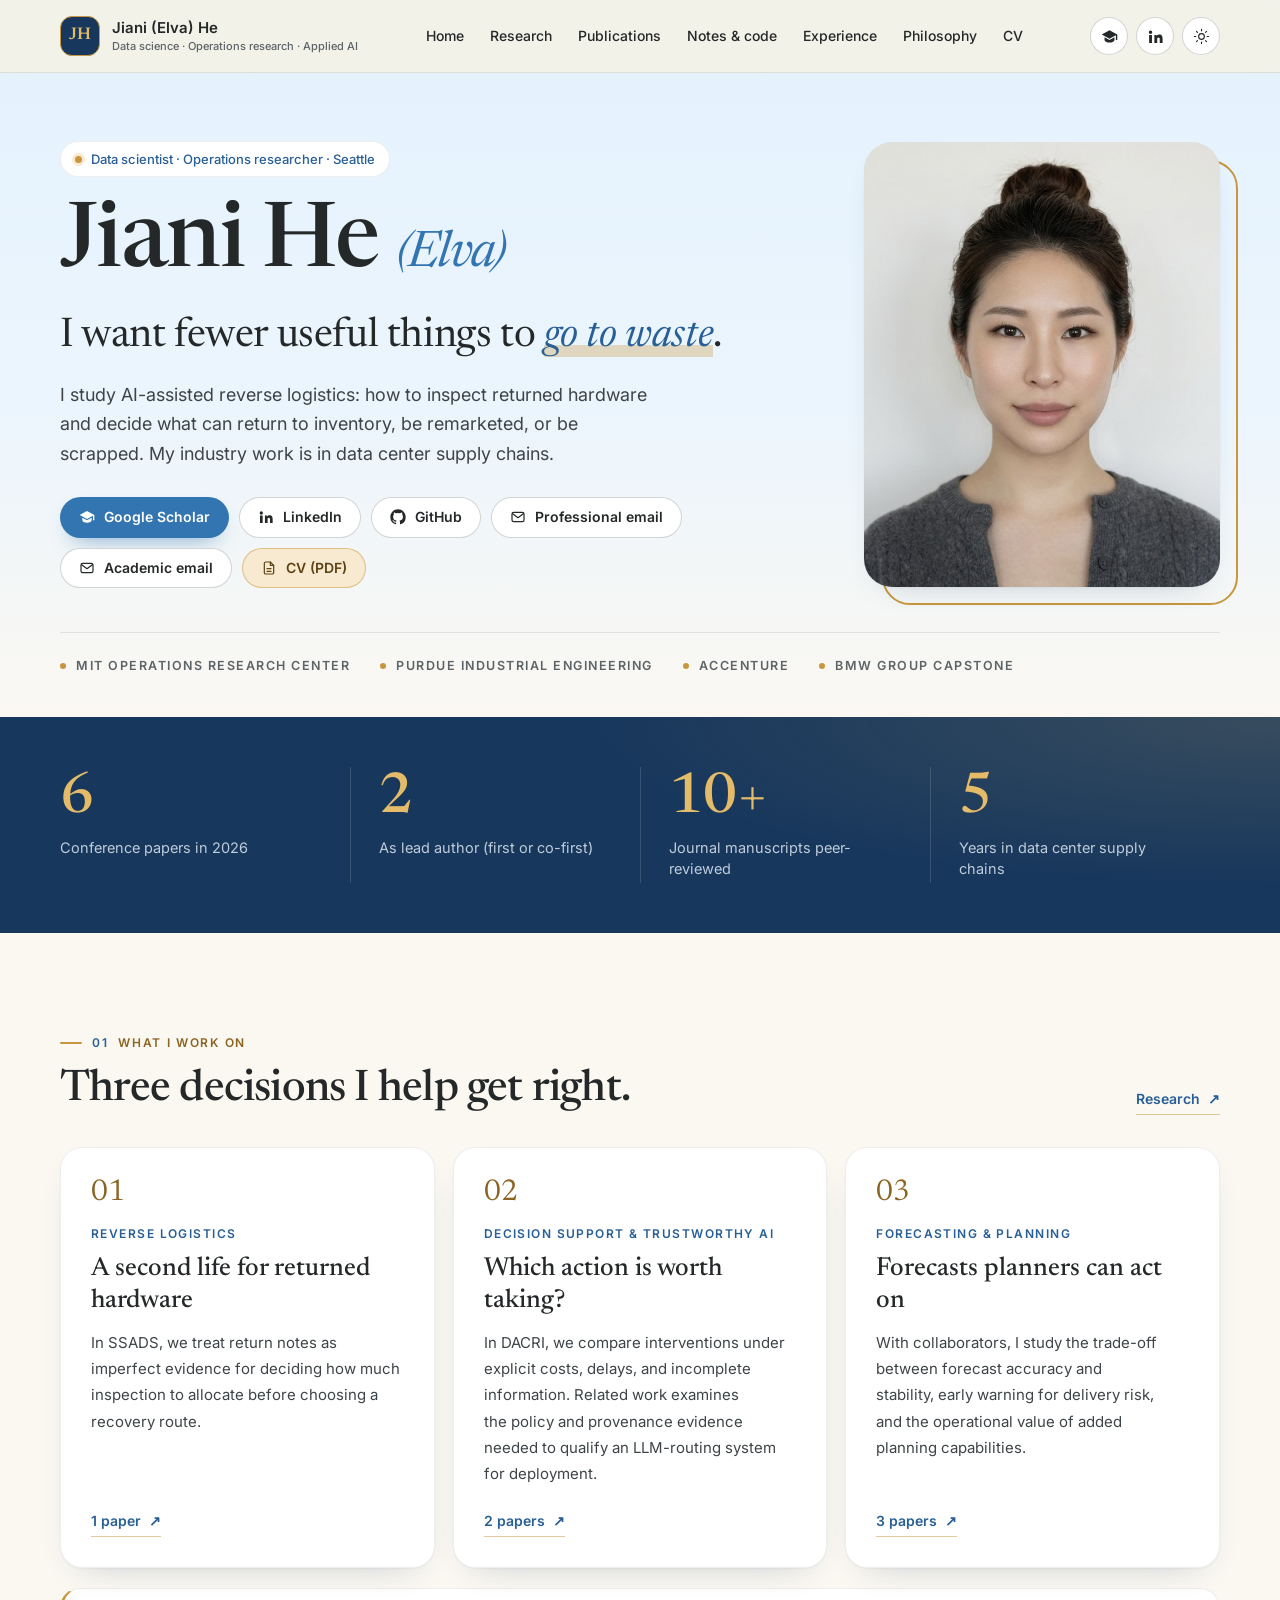
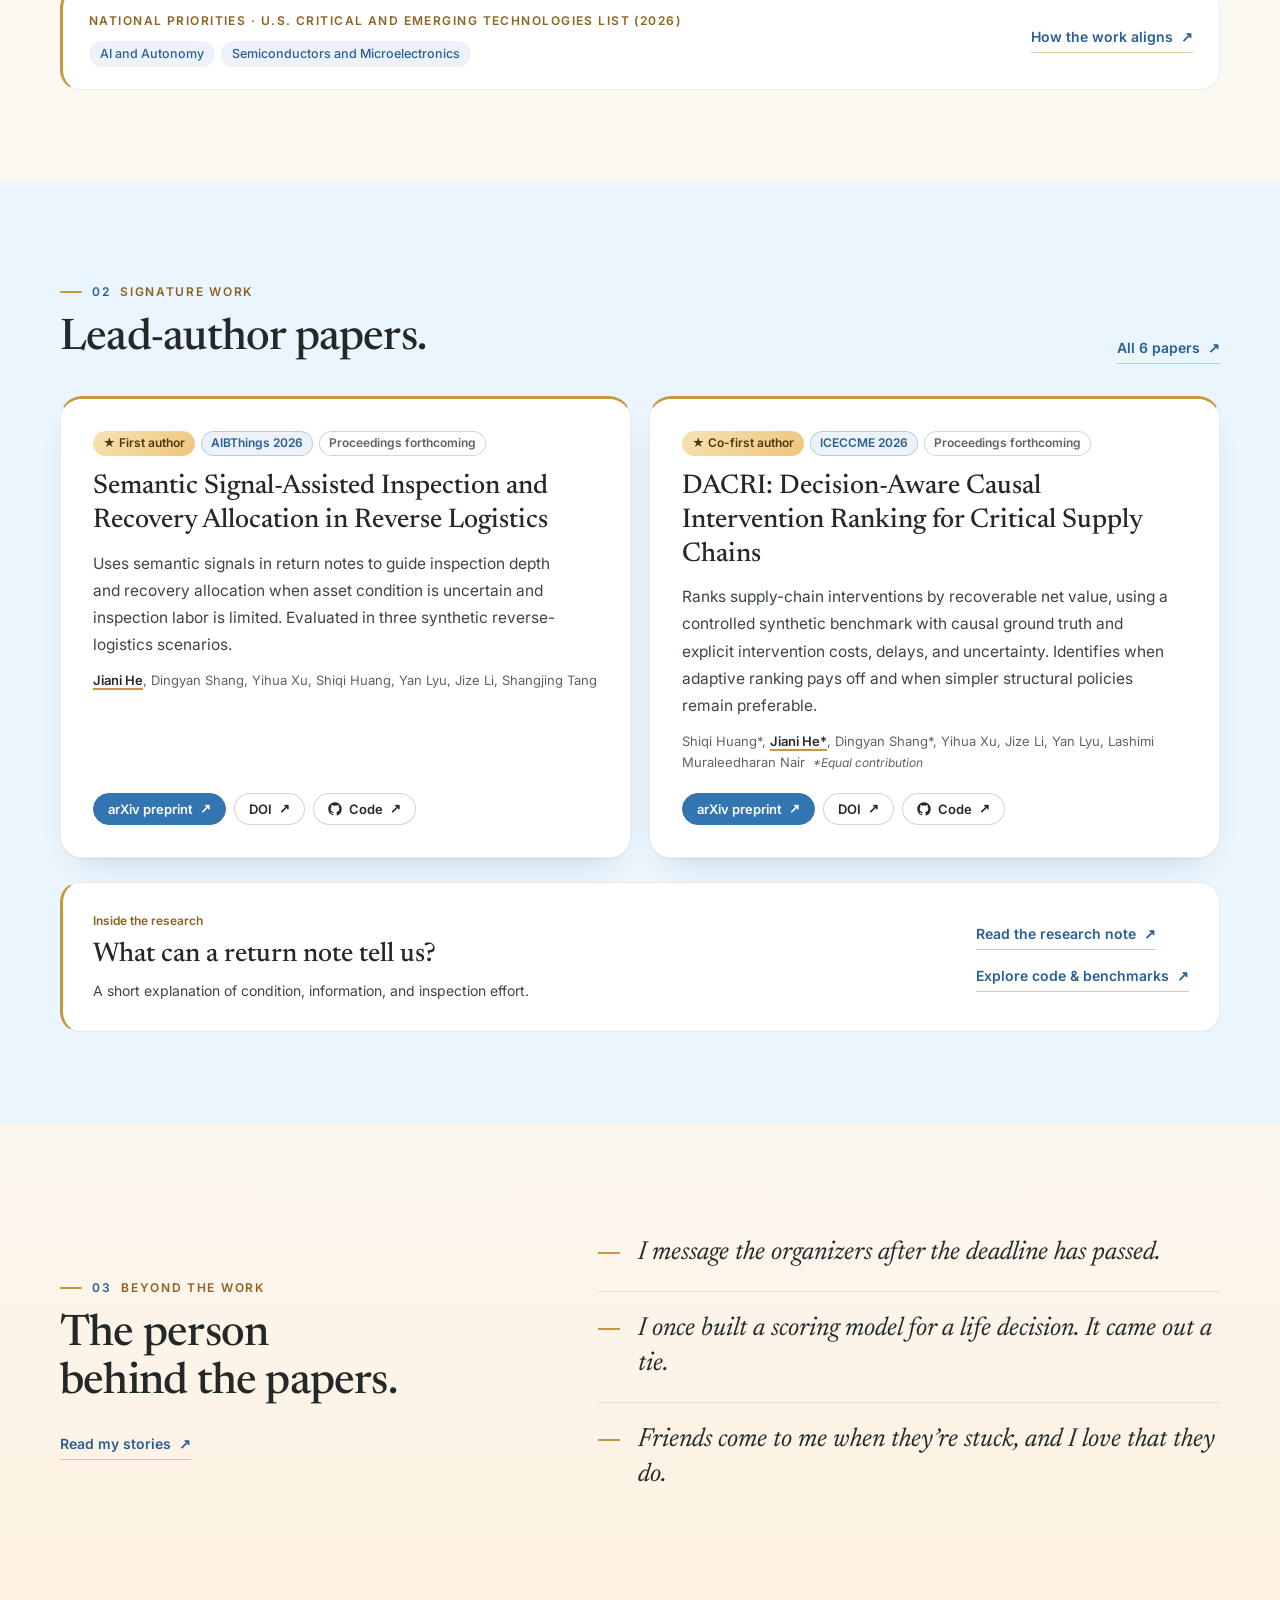
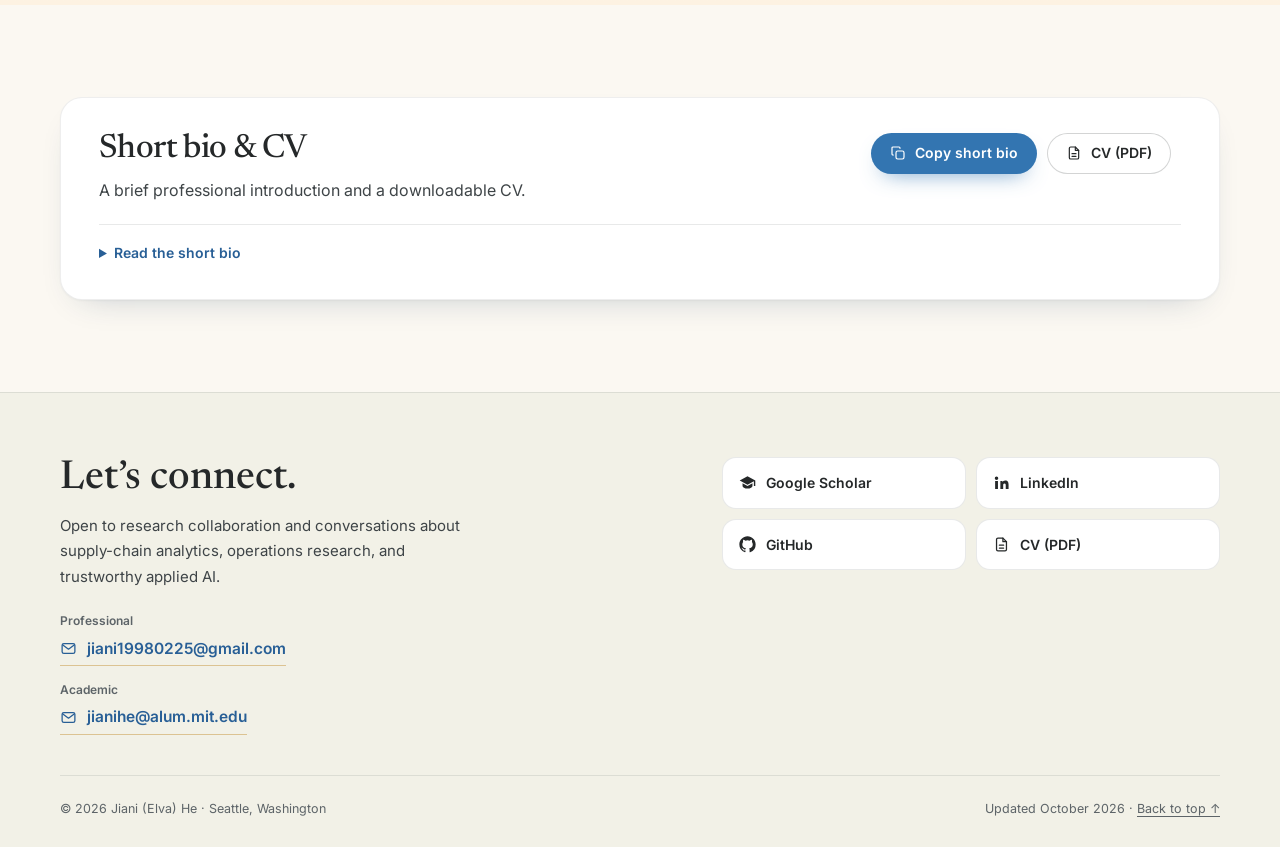
==== commit 37642b71: "Add accessible research writing and reproducibility resources" ====
--- a/index.html
+++ b/index.html
@@ -2,11 +2,11 @@
 <html lang="en" class="no-js"><head><meta charset="utf-8"><meta name="viewport" content="width=device-width,initial-scale=1"><title>Jiani (Elva) He — Data Science, Research &amp; Applied AI</title><meta name="description" content="Jiani (Elva) He researches AI-assisted reverse logistics and resource recovery, with industry experience in data center supply chains. Explore research, publications, and the ideas behind the work."><meta name="author" content="Jiani (Elva) He"><meta name="theme-color" content="#EBF5FD"><link rel="canonical" href="https://jiani19980225.github.io/"><meta property="og:type" content="profile"><meta property="og:site_name" content="Jiani (Elva) He"><meta property="og:title" content="Jiani (Elva) He — Data Science, Research &amp; Applied AI"><meta property="og:description" content="Jiani (Elva) He researches AI-assisted reverse logistics and resource recovery, with industry experience in data center supply chains. Explore research, publications, and the ideas behind the work."><meta property="og:url" content="https://jiani19980225.github.io/"><meta property="og:image" content="https://jiani19980225.github.io/assets/og-image.png"><meta property="og:image:width" content="1200"><meta property="og:image:height" content="630"><meta name="twitter:card" content="summary_large_image"><link rel="icon" href="assets/favicon.svg" type="image/svg+xml"><link rel="apple-touch-icon" href="assets/apple-touch-icon.png"><script>document.documentElement.classList.remove('no-js');try{const t=localStorage.getItem('jiani-theme');if(t==='dark'||t==='light')document.documentElement.dataset.theme=t;}catch(_){}</script><link rel="preconnect" href="https://fonts.googleapis.com"><link rel="preconnect" href="https://fonts.gstatic.com" crossorigin><link rel="stylesheet" href="https://fonts.googleapis.com/css2?family=Inter:wght@400;500;600;700&amp;family=Newsreader:ital,opsz,wght@0,6..72,400;0,6..72,500;0,6..72,600;1,6..72,400;1,6..72,500&amp;display=swap"><link rel="stylesheet" href="assets/styles.css"><script src="assets/site.js" defer></script><script type="application/ld+json">{"@context": "https://schema.org", "@type": "Person", "name": "Jiani (Elva) He", "url": "https://jiani19980225.github.io/", "email": ["mailto:jiani19980225@gmail.com", "mailto:jianihe@alum.mit.edu"], "jobTitle": "Data Science Consultant", "worksFor": {"@type": "Organization", "name": "Accenture"}, "address": {"@type": "PostalAddress", "addressLocality": "Seattle", "addressRegion": "WA"}, "sameAs": ["https://scholar.google.com/citations?user=QoV_NDIAAAAJ&hl=en", "https://www.linkedin.com/in/jianihe", "https://github.com/jiani19980225"], "image": "https://jiani19980225.github.io/assets/headshot.jpg", "knowsAbout": ["Demand forecasting", "Operations research", "Causal decision support", "Reverse logistics", "Supply-chain analytics", "Applied AI"], "alumniOf": [{"@type": "CollegeOrUniversity", "name": "Massachusetts Institute of Technology"}, {"@type": "CollegeOrUniversity", "name": "Purdue University"}]}</script></head><body><a class="skip" href="#main-content">Skip to main content</a>
 <header class="site-header"><div class="wrap header-inner">
 <a class="wordmark" href="index.html" aria-label="Jiani (Elva) He — home"><span class="monogram" aria-hidden="true">JH</span><span class="brand-name">Jiani (Elva) He<span class="brand-sub">Data science · Operations research · Applied AI</span></span></a>
-<nav class="primary-nav" id="primary-navigation" aria-label="Primary"><a href="index.html">Home</a><a href="research.html">Research</a><a href="publications.html">Publications</a><a href="experience.html">Experience</a><a href="philosophy.html">Philosophy</a><a href="cv.html">CV</a></nav>
+<nav class="primary-nav" id="primary-navigation" aria-label="Primary"><a href="index.html">Home</a><a href="research.html">Research</a><a href="publications.html">Publications</a><a href="notes.html">Notes &amp; code</a><a href="experience.html">Experience</a><a href="philosophy.html">Philosophy</a><a href="cv.html">CV</a></nav>
 <div class="header-tools"><a href="https://scholar.google.com/citations?user=QoV_NDIAAAAJ&amp;hl=en" class="icon-btn" target="_blank" rel="noopener noreferrer"><svg viewBox="0 0 24 24" fill="currentColor" aria-hidden="true"><path d="M12 3 1 9l11 6 9-4.91V17h2V9L12 3Z"/><path d="M5 13.18v3.6C5 18.6 8.13 20.5 12 20.5s7-1.9 7-3.72v-3.6L12 17l-7-3.82Z"/></svg><span class="sr-only">Google Scholar</span><span class="sr-only"> (opens in a new tab)</span></a><a href="https://www.linkedin.com/in/jianihe" class="icon-btn" target="_blank" rel="noopener noreferrer"><svg viewBox="0 0 24 24" fill="currentColor" aria-hidden="true"><path d="M4.98 3.5a2.5 2.5 0 1 1 0 5 2.5 2.5 0 0 1 0-5ZM3 9.75h4V21H3V9.75Zm6.5 0h3.83v1.54h.06c.53-1 1.84-2.06 3.79-2.06 4.05 0 4.8 2.67 4.8 6.13V21h-4v-4.98c0-1.19-.02-2.72-1.66-2.72-1.66 0-1.92 1.3-1.92 2.63V21h-4V9.75Z"/></svg><span class="sr-only">LinkedIn</span><span class="sr-only"> (opens in a new tab)</span></a><button class="icon-btn theme-toggle" aria-label="Switch to dark theme" aria-pressed="false"><svg viewBox="0 0 24 24" fill="none" stroke="currentColor" stroke-width="1.6" stroke-linecap="round" aria-hidden="true"><circle cx="12" cy="12" r="4"/><path d="M12 2v2m0 16v2M2 12h2m16 0h2M4.9 4.9l1.4 1.4m11.4 11.4 1.4 1.4m0-14.2-1.4 1.4M6.3 17.7l-1.4 1.4"/></svg></button><button class="icon-btn menu-toggle" aria-expanded="false" aria-controls="primary-navigation" aria-label="Open menu"><span class="bars" aria-hidden="true"></span></button></div>
 </div></header><main id="main-content" tabindex="-1"><section class="band band-hero" aria-labelledby="home-title"><div class="wrap hero"><div class="hero-copy"><p class="kicker"><span class="dot" aria-hidden="true"></span>Data scientist · Operations researcher · Seattle</p><h1 id="home-title">Jiani He <span class="alt">(Elva)</span></h1><p class="hero-mission">I want fewer useful things to <em>go to waste</em>.</p><p class="hero-sub">I study AI-assisted reverse logistics: how to inspect returned hardware and decide what can return to inventory, be remarketed, or be scrapped. My industry work is in data center supply chains.</p><div class="profile-links"><a href="https://scholar.google.com/citations?user=QoV_NDIAAAAJ&amp;hl=en" class="btn btn-primary" target="_blank" rel="noopener noreferrer"><svg viewBox="0 0 24 24" fill="currentColor" aria-hidden="true"><path d="M12 3 1 9l11 6 9-4.91V17h2V9L12 3Z"/><path d="M5 13.18v3.6C5 18.6 8.13 20.5 12 20.5s7-1.9 7-3.72v-3.6L12 17l-7-3.82Z"/></svg>Google Scholar<span class="sr-only"> (opens in a new tab)</span></a><a href="https://www.linkedin.com/in/jianihe" class="btn btn-soft" target="_blank" rel="noopener noreferrer"><svg viewBox="0 0 24 24" fill="currentColor" aria-hidden="true"><path d="M4.98 3.5a2.5 2.5 0 1 1 0 5 2.5 2.5 0 0 1 0-5ZM3 9.75h4V21H3V9.75Zm6.5 0h3.83v1.54h.06c.53-1 1.84-2.06 3.79-2.06 4.05 0 4.8 2.67 4.8 6.13V21h-4v-4.98c0-1.19-.02-2.72-1.66-2.72-1.66 0-1.92 1.3-1.92 2.63V21h-4V9.75Z"/></svg>LinkedIn<span class="sr-only"> (opens in a new tab)</span></a><a href="https://github.com/jiani19980225" class="btn btn-soft" target="_blank" rel="noopener noreferrer"><svg viewBox="0 0 24 24" fill="currentColor" aria-hidden="true"><path d="M12 .5C5.65.5.5 5.65.5 12a11.5 11.5 0 0 0 7.86 10.92c.58.1.79-.25.79-.56v-2c-3.2.7-3.87-1.37-3.87-1.37-.53-1.33-1.28-1.69-1.28-1.69-1.05-.72.08-.7.08-.7 1.16.08 1.77 1.19 1.77 1.19 1.03 1.77 2.7 1.26 3.36.96.1-.75.4-1.26.73-1.55-2.55-.29-5.24-1.28-5.24-5.68 0-1.26.45-2.28 1.19-3.09-.12-.29-.52-1.46.11-3.05 0 0 .97-.31 3.17 1.18a11 11 0 0 1 5.77 0c2.2-1.49 3.17-1.18 3.17-1.18.63 1.59.23 2.76.11 3.05.74.81 1.19 1.83 1.19 3.09 0 4.41-2.69 5.39-5.25 5.67.41.36.78 1.06.78 2.14v3.17c0 .31.21.67.8.56A11.5 11.5 0 0 0 23.5 12C23.5 5.65 18.35.5 12 .5Z"/></svg>GitHub<span class="sr-only"> (opens in a new tab)</span></a><a class="btn btn-soft" href="mailto:jiani19980225@gmail.com"><svg viewBox="0 0 24 24" fill="none" stroke="currentColor" stroke-width="1.8" stroke-linecap="round" stroke-linejoin="round" aria-hidden="true"><rect x="3" y="5" width="18" height="14" rx="2.5"/><path d="m4 7 8 6 8-6"/></svg>Professional email</a><a class="btn btn-soft" href="mailto:jianihe@alum.mit.edu"><svg viewBox="0 0 24 24" fill="none" stroke="currentColor" stroke-width="1.8" stroke-linecap="round" stroke-linejoin="round" aria-hidden="true"><rect x="3" y="5" width="18" height="14" rx="2.5"/><path d="m4 7 8 6 8-6"/></svg>Academic email</a><a class="btn btn-gold" href="assets/Jiani_He_CV.pdf" download><svg viewBox="0 0 24 24" fill="none" stroke="currentColor" stroke-width="1.8" stroke-linecap="round" stroke-linejoin="round" aria-hidden="true"><path d="M14 3H7a2 2 0 0 0-2 2v14a2 2 0 0 0 2 2h10a2 2 0 0 0 2-2V8l-5-5Z"/><path d="M14 3v5h5M9 13h6M9 17h6"/></svg>CV (PDF)</a></div></div><figure class="portrait"><img src="assets/headshot.jpg" width="640" height="800" alt="Portrait of Jiani (Elva) He"></figure></div><div class="wrap"><ul class="credentials" aria-label="Education and experience"><li>MIT Operations Research Center</li><li>Purdue Industrial Engineering</li><li>Accenture</li><li>BMW Group capstone</li></ul></div></section>
 <section class="band band-navy band-stats" aria-label="Achievements at a glance"><div class="wrap stats"><div class="stat"><span class="stat-value">6</span><span class="stat-label">Conference papers in 2026</span></div><div class="stat"><span class="stat-value">2</span><span class="stat-label">As lead author (first or co-first)</span></div><div class="stat"><span class="stat-value">10+</span><span class="stat-label">Journal manuscripts peer-reviewed</span></div><div class="stat"><span class="stat-value">5</span><span class="stat-label">Years in data center supply chains</span></div></div></section>
 <section class="band" aria-labelledby="work-title"><div class="wrap"><div class="section-head"><div><p class="eyebrow"><span class=num>01</span>What I work on</p><h2 id="work-title">Three decisions I help get right.</h2></div><a class="link-arrow" href="research.html">Research <span class="arrow" aria-hidden="true">↗</span></a></div><div class="directions"><article class="card direction"><span class="direction-num">01</span><p class="direction-label">Reverse logistics</p><h3>A second life for returned hardware</h3><p>In SSADS, we treat return notes as imperfect evidence for deciding how much inspection to allocate before choosing a recovery route.</p><a class="link-arrow" href="research.html#recover">1 paper <span class="arrow" aria-hidden="true">↗</span></a></article><article class="card direction"><span class="direction-num">02</span><p class="direction-label">Decision support &amp; trustworthy AI</p><h3>Which action is worth taking?</h3><p>In DACRI, we compare interventions under explicit costs, delays, and incomplete information. Related work examines the policy and provenance evidence needed to qualify an LLM-routing system for deployment.</p><a class="link-arrow" href="research.html#decide">2 papers <span class="arrow" aria-hidden="true">↗</span></a></article><article class="card direction"><span class="direction-num">03</span><p class="direction-label">Forecasting &amp; planning</p><h3>Forecasts planners can act on</h3><p>With collaborators, I study the trade-off between forecast accuracy and stability, early warning for delivery risk, and the operational value of added planning capabilities.</p><a class="link-arrow" href="research.html#forecast">3 papers <span class="arrow" aria-hidden="true">↗</span></a></article></div><div class="cet-strip"><div><p class="cet-strip-label">National priorities · U.S. Critical and Emerging Technologies List (2026)</p><div class="chips"><span class="chip">AI and Autonomy</span><span class="chip">Semiconductors and Microelectronics</span></div></div><a class="link-arrow" href="research.html#cet">How the work aligns <span class="arrow" aria-hidden="true">↗</span></a></div></div></section>
-<section class="band band-sky" aria-labelledby="signature-title"><div class="wrap"><div class="section-head"><div><p class="eyebrow"><span class=num>02</span>Signature work</p><h2 id="signature-title">Lead-author papers.</h2></div><a class="link-arrow" href="publications.html">All 6 papers <span class="arrow" aria-hidden="true">↗</span></a></div><div class="signatures"><article class="card signature"><div class="badges"><span class="badge badge-first">★ First author</span><span class="badge badge-accepted">AIBThings 2026</span><span class="badge badge-note">Proceedings forthcoming</span></div><h3><a href="publications.html#ssads">Semantic Signal-Assisted Inspection and Recovery Allocation in Reverse Logistics</a></h3><p class="signature-text">Uses semantic signals in return notes to guide inspection depth and recovery allocation when asset condition is uncertain and inspection labor is limited. Evaluated in three synthetic reverse-logistics scenarios.</p><p class="authors"><strong class="me">Jiani He</strong>, Dingyan Shang, Yihua Xu, Shiqi Huang, Yan Lyu, Jize Li, Shangjing Tang</p><div class="pub-links"><a href="https://arxiv.org/abs/2609.02116" class="primary" target="_blank" rel="noopener noreferrer">arXiv preprint <span class="arrow" aria-hidden="true">↗</span><span class="sr-only"> (opens in a new tab)</span></a><a href="https://doi.org/10.48550/arXiv.2609.02116" class="" target="_blank" rel="noopener noreferrer">DOI <span class="arrow" aria-hidden="true">↗</span><span class="sr-only"> (opens in a new tab)</span></a><a href="https://github.com/jiani19980225/ssads-reverse-logistics" class="" target="_blank" rel="noopener noreferrer"><svg viewBox="0 0 24 24" fill="currentColor" aria-hidden="true"><path d="M12 .5C5.65.5.5 5.65.5 12a11.5 11.5 0 0 0 7.86 10.92c.58.1.79-.25.79-.56v-2c-3.2.7-3.87-1.37-3.87-1.37-.53-1.33-1.28-1.69-1.28-1.69-1.05-.72.08-.7.08-.7 1.16.08 1.77 1.19 1.77 1.19 1.03 1.77 2.7 1.26 3.36.96.1-.75.4-1.26.73-1.55-2.55-.29-5.24-1.28-5.24-5.68 0-1.26.45-2.28 1.19-3.09-.12-.29-.52-1.46.11-3.05 0 0 .97-.31 3.17 1.18a11 11 0 0 1 5.77 0c2.2-1.49 3.17-1.18 3.17-1.18.63 1.59.23 2.76.11 3.05.74.81 1.19 1.83 1.19 3.09 0 4.41-2.69 5.39-5.25 5.67.41.36.78 1.06.78 2.14v3.17c0 .31.21.67.8.56A11.5 11.5 0 0 0 23.5 12C23.5 5.65 18.35.5 12 .5Z"/></svg>Code <span class="arrow" aria-hidden="true">↗</span><span class="sr-only"> (opens in a new tab)</span></a></div></article><article class="card signature"><div class="badges"><span class="badge badge-first">★ Co-first author</span><span class="badge badge-accepted">ICECCME 2026</span><span class="badge badge-note">Proceedings forthcoming</span></div><h3><a href="publications.html#dacri">DACRI: Decision-Aware Causal Intervention Ranking for Critical Supply Chains</a></h3><p class="signature-text">Ranks supply-chain interventions by recoverable net value, using a controlled synthetic benchmark with causal ground truth and explicit intervention costs, delays, and uncertainty. Identifies when adaptive ranking pays off and when simpler structural policies remain preferable.</p><p class="authors">Shiqi Huang*, <strong class="me">Jiani He*</strong>, Dingyan Shang*, Yihua Xu, Jize Li, Yan Lyu, Lashimi Muraleedharan Nair <span class="equal-note">*Equal contribution</span></p><div class="pub-links"><a href="https://arxiv.org/abs/2608.11154" class="primary" target="_blank" rel="noopener noreferrer">arXiv preprint <span class="arrow" aria-hidden="true">↗</span><span class="sr-only"> (opens in a new tab)</span></a><a href="https://doi.org/10.48550/arXiv.2608.11154" class="" target="_blank" rel="noopener noreferrer">DOI <span class="arrow" aria-hidden="true">↗</span><span class="sr-only"> (opens in a new tab)</span></a><a href="https://github.com/jiani19980225/dacri-criticalscm-bench" class="" target="_blank" rel="noopener noreferrer"><svg viewBox="0 0 24 24" fill="currentColor" aria-hidden="true"><path d="M12 .5C5.65.5.5 5.65.5 12a11.5 11.5 0 0 0 7.86 10.92c.58.1.79-.25.79-.56v-2c-3.2.7-3.87-1.37-3.87-1.37-.53-1.33-1.28-1.69-1.28-1.69-1.05-.72.08-.7.08-.7 1.16.08 1.77 1.19 1.77 1.19 1.03 1.77 2.7 1.26 3.36.96.1-.75.4-1.26.73-1.55-2.55-.29-5.24-1.28-5.24-5.68 0-1.26.45-2.28 1.19-3.09-.12-.29-.52-1.46.11-3.05 0 0 .97-.31 3.17 1.18a11 11 0 0 1 5.77 0c2.2-1.49 3.17-1.18 3.17-1.18.63 1.59.23 2.76.11 3.05.74.81 1.19 1.83 1.19 3.09 0 4.41-2.69 5.39-5.25 5.67.41.36.78 1.06.78 2.14v3.17c0 .31.21.67.8.56A11.5 11.5 0 0 0 23.5 12C23.5 5.65 18.35.5 12 .5Z"/></svg>Code <span class="arrow" aria-hidden="true">↗</span><span class="sr-only"> (opens in a new tab)</span></a></div></article></div></div></section>
+<section class="band band-sky" aria-labelledby="signature-title"><div class="wrap"><div class="section-head"><div><p class="eyebrow"><span class=num>02</span>Signature work</p><h2 id="signature-title">Lead-author papers.</h2></div><a class="link-arrow" href="publications.html">All 6 papers <span class="arrow" aria-hidden="true">↗</span></a></div><div class="signatures"><article class="card signature"><div class="badges"><span class="badge badge-first">★ First author</span><span class="badge badge-accepted">AIBThings 2026</span><span class="badge badge-note">Proceedings forthcoming</span></div><h3><a href="publications.html#ssads">Semantic Signal-Assisted Inspection and Recovery Allocation in Reverse Logistics</a></h3><p class="signature-text">Uses semantic signals in return notes to guide inspection depth and recovery allocation when asset condition is uncertain and inspection labor is limited. Evaluated in three synthetic reverse-logistics scenarios.</p><p class="authors"><strong class="me">Jiani He</strong>, Dingyan Shang, Yihua Xu, Shiqi Huang, Yan Lyu, Jize Li, Shangjing Tang</p><div class="pub-links"><a href="https://arxiv.org/abs/2609.02116" class="primary" target="_blank" rel="noopener noreferrer">arXiv preprint <span class="arrow" aria-hidden="true">↗</span><span class="sr-only"> (opens in a new tab)</span></a><a href="https://doi.org/10.48550/arXiv.2609.02116" class="" target="_blank" rel="noopener noreferrer">DOI <span class="arrow" aria-hidden="true">↗</span><span class="sr-only"> (opens in a new tab)</span></a><a href="https://github.com/jiani19980225/ssads-reverse-logistics" class="" target="_blank" rel="noopener noreferrer"><svg viewBox="0 0 24 24" fill="currentColor" aria-hidden="true"><path d="M12 .5C5.65.5.5 5.65.5 12a11.5 11.5 0 0 0 7.86 10.92c.58.1.79-.25.79-.56v-2c-3.2.7-3.87-1.37-3.87-1.37-.53-1.33-1.28-1.69-1.28-1.69-1.05-.72.08-.7.08-.7 1.16.08 1.77 1.19 1.77 1.19 1.03 1.77 2.7 1.26 3.36.96.1-.75.4-1.26.73-1.55-2.55-.29-5.24-1.28-5.24-5.68 0-1.26.45-2.28 1.19-3.09-.12-.29-.52-1.46.11-3.05 0 0 .97-.31 3.17 1.18a11 11 0 0 1 5.77 0c2.2-1.49 3.17-1.18 3.17-1.18.63 1.59.23 2.76.11 3.05.74.81 1.19 1.83 1.19 3.09 0 4.41-2.69 5.39-5.25 5.67.41.36.78 1.06.78 2.14v3.17c0 .31.21.67.8.56A11.5 11.5 0 0 0 23.5 12C23.5 5.65 18.35.5 12 .5Z"/></svg>Code <span class="arrow" aria-hidden="true">↗</span><span class="sr-only"> (opens in a new tab)</span></a></div></article><article class="card signature"><div class="badges"><span class="badge badge-first">★ Co-first author</span><span class="badge badge-accepted">ICECCME 2026</span><span class="badge badge-note">Proceedings forthcoming</span></div><h3><a href="publications.html#dacri">DACRI: Decision-Aware Causal Intervention Ranking for Critical Supply Chains</a></h3><p class="signature-text">Ranks supply-chain interventions by recoverable net value, using a controlled synthetic benchmark with causal ground truth and explicit intervention costs, delays, and uncertainty. Identifies when adaptive ranking pays off and when simpler structural policies remain preferable.</p><p class="authors">Shiqi Huang*, <strong class="me">Jiani He*</strong>, Dingyan Shang*, Yihua Xu, Jize Li, Yan Lyu, Lashimi Muraleedharan Nair <span class="equal-note">*Equal contribution</span></p><div class="pub-links"><a href="https://arxiv.org/abs/2608.11154" class="primary" target="_blank" rel="noopener noreferrer">arXiv preprint <span class="arrow" aria-hidden="true">↗</span><span class="sr-only"> (opens in a new tab)</span></a><a href="https://doi.org/10.48550/arXiv.2608.11154" class="" target="_blank" rel="noopener noreferrer">DOI <span class="arrow" aria-hidden="true">↗</span><span class="sr-only"> (opens in a new tab)</span></a><a href="https://github.com/jiani19980225/dacri-criticalscm-bench" class="" target="_blank" rel="noopener noreferrer"><svg viewBox="0 0 24 24" fill="currentColor" aria-hidden="true"><path d="M12 .5C5.65.5.5 5.65.5 12a11.5 11.5 0 0 0 7.86 10.92c.58.1.79-.25.79-.56v-2c-3.2.7-3.87-1.37-3.87-1.37-.53-1.33-1.28-1.69-1.28-1.69-1.05-.72.08-.7.08-.7 1.16.08 1.77 1.19 1.77 1.19 1.03 1.77 2.7 1.26 3.36.96.1-.75.4-1.26.73-1.55-2.55-.29-5.24-1.28-5.24-5.68 0-1.26.45-2.28 1.19-3.09-.12-.29-.52-1.46.11-3.05 0 0 .97-.31 3.17 1.18a11 11 0 0 1 5.77 0c2.2-1.49 3.17-1.18 3.17-1.18.63 1.59.23 2.76.11 3.05.74.81 1.19 1.83 1.19 3.09 0 4.41-2.69 5.39-5.25 5.67.41.36.78 1.06.78 2.14v3.17c0 .31.21.67.8.56A11.5 11.5 0 0 0 23.5 12C23.5 5.65 18.35.5 12 .5Z"/></svg>Code <span class="arrow" aria-hidden="true">↗</span><span class="sr-only"> (opens in a new tab)</span></a></div></article></div><aside class="reading-strip" aria-label="Read and reproduce the research"><div><p class="reading-label">Inside the research</p><h3>What can a return note tell us?</h3><p>A short explanation of condition, information, and inspection effort.</p></div><div class="reading-links"><a class="link-arrow" href="return-notes.html">Read the research note <span class="arrow" aria-hidden="true">↗</span></a><a class="link-arrow" href="notes.html#code">Explore code &amp; benchmarks <span class="arrow" aria-hidden="true">↗</span></a></div></aside></div></section>
 <section class="band band-champagne" aria-labelledby="beyond-title"><div class="wrap beyond"><div><p class="eyebrow"><span class=num>03</span>Beyond the work</p><h2 id="beyond-title">The person behind the papers.</h2><a class="link-arrow" href="philosophy.html">Read my stories <span class="arrow" aria-hidden="true">↗</span></a></div><ul class="beyond-list"><li>I message the organizers after the deadline has passed.</li><li>I once built a scoring model for a life decision. It came out a tie.</li><li>Friends come to me when they’re stuck, and I love that they do.</li></ul></div></section>
 <section class="band" aria-labelledby="kit-title"><div class="wrap"><div class="card kit"><div class="kit-copy"><h2 id="kit-title">Short bio &amp; CV</h2><p>A brief professional introduction and a downloadable CV.</p></div><div class="kit-actions"><button class="btn btn-primary copy-bio" data-copy="#bio-text"><svg viewBox="0 0 24 24" fill="none" stroke="currentColor" stroke-width="1.8" stroke-linecap="round" stroke-linejoin="round" aria-hidden="true"><rect x="9" y="9" width="12" height="12" rx="2.5"/><path d="M5 15H4.5A1.5 1.5 0 0 1 3 13.5v-9A1.5 1.5 0 0 1 4.5 3h9A1.5 1.5 0 0 1 15 4.5V5"/></svg>Copy short bio</button><a class="btn btn-soft" href="assets/Jiani_He_CV.pdf" download><svg viewBox="0 0 24 24" fill="none" stroke="currentColor" stroke-width="1.8" stroke-linecap="round" stroke-linejoin="round" aria-hidden="true"><path d="M14 3H7a2 2 0 0 0-2 2v14a2 2 0 0 0 2 2h10a2 2 0 0 0 2-2V8l-5-5Z"/><path d="M14 3v5h5M9 13h6M9 17h6"/></svg>CV (PDF)</a><p class="copy-status bio-status" role="status"></p></div><details class="kit-bio"><summary>Read the short bio</summary><p id="bio-text">Jiani (Elva) He is a data scientist and independent researcher focused on AI-assisted reverse logistics: using information about returned assets to support inspection, recovery, and disposition decisions. A Data Science Consultant at Accenture, Jiani works on planning analytics for a technology client’s data center supply chains. Jiani proposed the core research idea and methodological framework for SSADS, a first-author paper at AIBThings 2026, and is a co-first author of DACRI at ICECCME 2026. Jiani’s six 2026 conference papers also span forecasting, planning value, early warning, and AI assurance. The conferences have concluded; proceedings are forthcoming. Jiani holds an MS in Business Analytics from MIT and a BS in Industrial Engineering from Purdue.</p></details></div></div></section></main><footer class="site-footer" id="contact"><div class="wrap"><div class="footer-card"><div><p class="footer-title">Let’s connect.</p><p class="footer-description">Open to research collaboration and conversations about supply-chain analytics, operations research, and trustworthy applied AI.</p><dl class="footer-contacts"><div><dt>Professional</dt><dd><a class="footer-email" href="mailto:jiani19980225@gmail.com"><svg viewBox="0 0 24 24" fill="none" stroke="currentColor" stroke-width="1.8" stroke-linecap="round" stroke-linejoin="round" aria-hidden="true"><rect x="3" y="5" width="18" height="14" rx="2.5"/><path d="m4 7 8 6 8-6"/></svg>jiani19980225@gmail.com</a></dd></div><div><dt>Academic</dt><dd><a class="footer-email" href="mailto:jianihe@alum.mit.edu"><svg viewBox="0 0 24 24" fill="none" stroke="currentColor" stroke-width="1.8" stroke-linecap="round" stroke-linejoin="round" aria-hidden="true"><rect x="3" y="5" width="18" height="14" rx="2.5"/><path d="m4 7 8 6 8-6"/></svg>jianihe@alum.mit.edu</a></dd></div></dl></div><nav class="footer-links" aria-label="Profiles"><a href="https://scholar.google.com/citations?user=QoV_NDIAAAAJ&amp;hl=en" class="" target="_blank" rel="noopener noreferrer"><svg viewBox="0 0 24 24" fill="currentColor" aria-hidden="true"><path d="M12 3 1 9l11 6 9-4.91V17h2V9L12 3Z"/><path d="M5 13.18v3.6C5 18.6 8.13 20.5 12 20.5s7-1.9 7-3.72v-3.6L12 17l-7-3.82Z"/></svg>Google Scholar<span class="sr-only"> (opens in a new tab)</span></a><a href="https://www.linkedin.com/in/jianihe" class="" target="_blank" rel="noopener noreferrer"><svg viewBox="0 0 24 24" fill="currentColor" aria-hidden="true"><path d="M4.98 3.5a2.5 2.5 0 1 1 0 5 2.5 2.5 0 0 1 0-5ZM3 9.75h4V21H3V9.75Zm6.5 0h3.83v1.54h.06c.53-1 1.84-2.06 3.79-2.06 4.05 0 4.8 2.67 4.8 6.13V21h-4v-4.98c0-1.19-.02-2.72-1.66-2.72-1.66 0-1.92 1.3-1.92 2.63V21h-4V9.75Z"/></svg>LinkedIn<span class="sr-only"> (opens in a new tab)</span></a><a href="https://github.com/jiani19980225" class="" target="_blank" rel="noopener noreferrer"><svg viewBox="0 0 24 24" fill="currentColor" aria-hidden="true"><path d="M12 .5C5.65.5.5 5.65.5 12a11.5 11.5 0 0 0 7.86 10.92c.58.1.79-.25.79-.56v-2c-3.2.7-3.87-1.37-3.87-1.37-.53-1.33-1.28-1.69-1.28-1.69-1.05-.72.08-.7.08-.7 1.16.08 1.77 1.19 1.77 1.19 1.03 1.77 2.7 1.26 3.36.96.1-.75.4-1.26.73-1.55-2.55-.29-5.24-1.28-5.24-5.68 0-1.26.45-2.28 1.19-3.09-.12-.29-.52-1.46.11-3.05 0 0 .97-.31 3.17 1.18a11 11 0 0 1 5.77 0c2.2-1.49 3.17-1.18 3.17-1.18.63 1.59.23 2.76.11 3.05.74.81 1.19 1.83 1.19 3.09 0 4.41-2.69 5.39-5.25 5.67.41.36.78 1.06.78 2.14v3.17c0 .31.21.67.8.56A11.5 11.5 0 0 0 23.5 12C23.5 5.65 18.35.5 12 .5Z"/></svg>GitHub<span class="sr-only"> (opens in a new tab)</span></a><a href="assets/Jiani_He_CV.pdf" download><svg viewBox="0 0 24 24" fill="none" stroke="currentColor" stroke-width="1.8" stroke-linecap="round" stroke-linejoin="round" aria-hidden="true"><path d="M14 3H7a2 2 0 0 0-2 2v14a2 2 0 0 0 2 2h10a2 2 0 0 0 2-2V8l-5-5Z"/><path d="M14 3v5h5M9 13h6M9 17h6"/></svg>CV (PDF)</a></nav></div><div class="footer-bottom"><span>© 2026 Jiani (Elva) He · Seattle, Washington</span><span>Updated October 2026 · <a href="#main-content">Back to top ↑</a></span></div></div></footer></body></html>
--- a/assets/styles.css
+++ b/assets/styles.css
@@ -270,6 +270,56 @@
 .research-personal h2{margin-top:18px}
 .research-personal p{font-size:16px;line-height:1.85}
 .research-personal .link-arrow{margin-top:24px}
+
+/* ---------- research notes and software ---------- */
+.reading-strip{display:flex;align-items:center;justify-content:space-between;gap:28px;margin-top:24px;padding:28px 30px;border:1px solid var(--line);border-left:3px solid var(--gold);border-radius:20px;background:var(--surface)}
+.reading-label,.software-role{font-size:12px;font-weight:600;color:var(--gold-ink);line-height:1.6}
+.reading-strip h3{margin-top:8px;font-family:var(--serif);font-size:27px;line-height:1.2;font-weight:500}
+.reading-strip h3+p{margin-top:8px;font-size:14px}
+.reading-links{display:flex;flex-direction:column;align-items:flex-start;gap:14px}
+.note-preview{display:grid;grid-template-columns:minmax(0,1fr) auto;align-items:center;gap:40px;border-top:3px solid var(--gold)}
+.note-preview h3{margin:12px 0;font-family:var(--serif);font-size:clamp(28px,3vw,38px);line-height:1.2;font-weight:500}
+.note-preview h3 a:hover{color:var(--steel-ink)}
+.note-preview p{max-width:700px}
+.software-stack{display:grid;gap:22px}
+.software-card{display:grid;grid-template-columns:minmax(0,.8fr) minmax(0,1.2fr);gap:44px;scroll-margin-top:100px}
+.software-card h3{margin-top:12px;font-family:var(--serif);font-size:29px;line-height:1.2;font-weight:500}
+.software-question{margin-top:14px!important;font-size:16px;line-height:1.7;color:var(--ink)}
+.software-details>div+div{margin-top:18px;padding-top:18px;border-top:1px solid var(--line)}
+.software-details dt{font-size:12px;font-weight:600;color:var(--steel-ink)}
+.software-details dd{margin-top:6px;font-size:14.5px;line-height:1.8}
+.note-wrap{max-width:840px}
+.breadcrumbs{display:flex;flex-wrap:wrap;gap:10px;font-size:13px;color:var(--muted);margin-bottom:28px}
+.breadcrumbs a{color:var(--steel-ink);text-decoration:underline;text-underline-offset:4px}
+.note-byline{margin-top:24px!important;font-size:14px;color:var(--ink)}
+.note-related{margin-top:8px!important;font-size:12px;color:var(--muted)}
+.note-body{font-size:17px;line-height:1.9}
+.note-opening{font-size:20px;line-height:1.8;color:var(--ink)}
+.note-body section{margin-top:48px}
+.note-body h2{font-size:clamp(29px,3.4vw,38px);margin-bottom:20px}
+.note-figure{margin-top:28px;padding:28px;border:1px solid var(--line);border-radius:20px;background:var(--card)}
+.note-figure figcaption{font-family:var(--serif);font-size:26px;line-height:1.25;color:var(--ink)}
+.figure-context{font-size:12.5px;line-height:1.75;color:var(--muted);margin-top:12px!important}
+.note-examples{list-style:none;padding:0;margin-top:24px;display:grid;gap:20px}
+.note-examples li{border-top:1px solid var(--line);padding-top:20px}
+.example-note{font-size:16px;font-weight:500;line-height:1.7;color:var(--ink)}
+.note-examples dl{display:grid;grid-template-columns:1fr 1fr;gap:20px;margin-top:12px}
+.note-examples dt{font-size:11px;letter-spacing:.08em;text-transform:uppercase;font-weight:600;color:var(--gold-ink)}
+.note-examples dd{font-size:13.5px;line-height:1.65;margin-top:3px}
+.note-flow{list-style:none;padding:24px;display:grid;grid-template-columns:repeat(3,minmax(0,1fr));gap:24px;margin-top:28px;background:var(--sky);border:1px solid var(--steel-line);border-radius:20px}
+.note-flow span{display:block;font-family:var(--serif);font-size:25px;color:var(--gold-ink);line-height:1}
+.note-flow strong{display:block;margin-top:12px;font-size:15px;font-weight:600;color:var(--ink)}
+.note-flow small{display:block;margin-top:5px;font-size:12.5px;line-height:1.7}
+.note-source{font-size:14px;line-height:1.85;color:var(--muted)}
+.note-source a{color:var(--steel-ink);text-decoration:underline;text-underline-offset:4px}
+.pilot-questions{padding-left:24px;margin-top:24px}
+.pilot-questions li+li{margin-top:24px}
+.pilot-questions li::marker{color:var(--gold-ink)}
+.pilot-questions h3{font-size:17px;font-weight:600;line-height:1.5}
+.pilot-questions p{margin-top:8px;font-size:16px}
+.note-closing{margin-top:44px;padding-top:28px;border-top:2px solid var(--gold-line)}
+.note-closing>p{font-family:var(--serif);font-size:26px;line-height:1.5;color:var(--ink)}
+@media(max-width:760px){.reading-strip{flex-direction:column;align-items:flex-start;padding:24px}.note-preview,.software-card{grid-template-columns:1fr;gap:24px}.note-examples dl,.note-flow{grid-template-columns:1fr;gap:12px}.note-flow{gap:24px}.note-opening{font-size:18px}.note-body{font-size:16px}.note-figure{padding:22px}.research-note .pub-links a{white-space:normal}}
 @media(max-width:760px){.featured-study{grid-template-columns:1fr;gap:28px;padding:26px}.study-heading h2{font-size:35px}.study-intro{font-size:16px}.study-path{gap:14px;grid-template-columns:1fr}.study-path li{display:grid;grid-template-columns:28px 1fr;column-gap:12px;align-items:baseline}.study-path span{grid-row:1/3;margin:0}.study-path strong{font-size:14px}.study-path small{grid-column:2;font-size:12px}.research-personal{grid-template-columns:1fr;gap:28px}.practice-grid{grid-template-columns:1fr;gap:24px}.policy-details{padding:22px}.research-context{padding-block:52px}}
 
 /* ---------- experience ---------- */
@@ -393,16 +443,16 @@
 @media(max-width:1080px){
   .brand-sub{display:none}
   .primary-nav a{padding:7px 9px;font-size:13.5px}
-  .hero{gap:36px}
-  .question{grid-template-columns:1fr;gap:22px}
-}
-@media(max-width:900px){
   .menu-toggle{display:grid}
   .primary-nav{display:none;position:absolute;top:72px;left:0;right:0;flex-direction:column;align-items:stretch;gap:2px;padding:12px 16px 18px;background:var(--nav-solid);box-shadow:0 18px 30px -20px rgba(37,40,41,.35);border-bottom:1px solid var(--line)}
   .primary-nav.open{display:flex}
   .primary-nav a{padding:12px 14px;font-size:16px;border-radius:14px}
   .no-js .primary-nav{display:flex;position:static;flex-direction:row;flex-wrap:wrap;padding:0;border:0;background:none;box-shadow:none}
   .no-js .header-inner{height:auto;flex-wrap:wrap;padding-block:12px}
+  .hero{gap:36px}
+  .question{grid-template-columns:1fr;gap:22px}
+}
+@media(max-width:900px){
   .hero{grid-template-columns:1fr;padding-top:48px}
   .stats{grid-template-columns:repeat(2,1fr);row-gap:28px}
   .stat:nth-child(3){padding-left:0;border-left:0}
